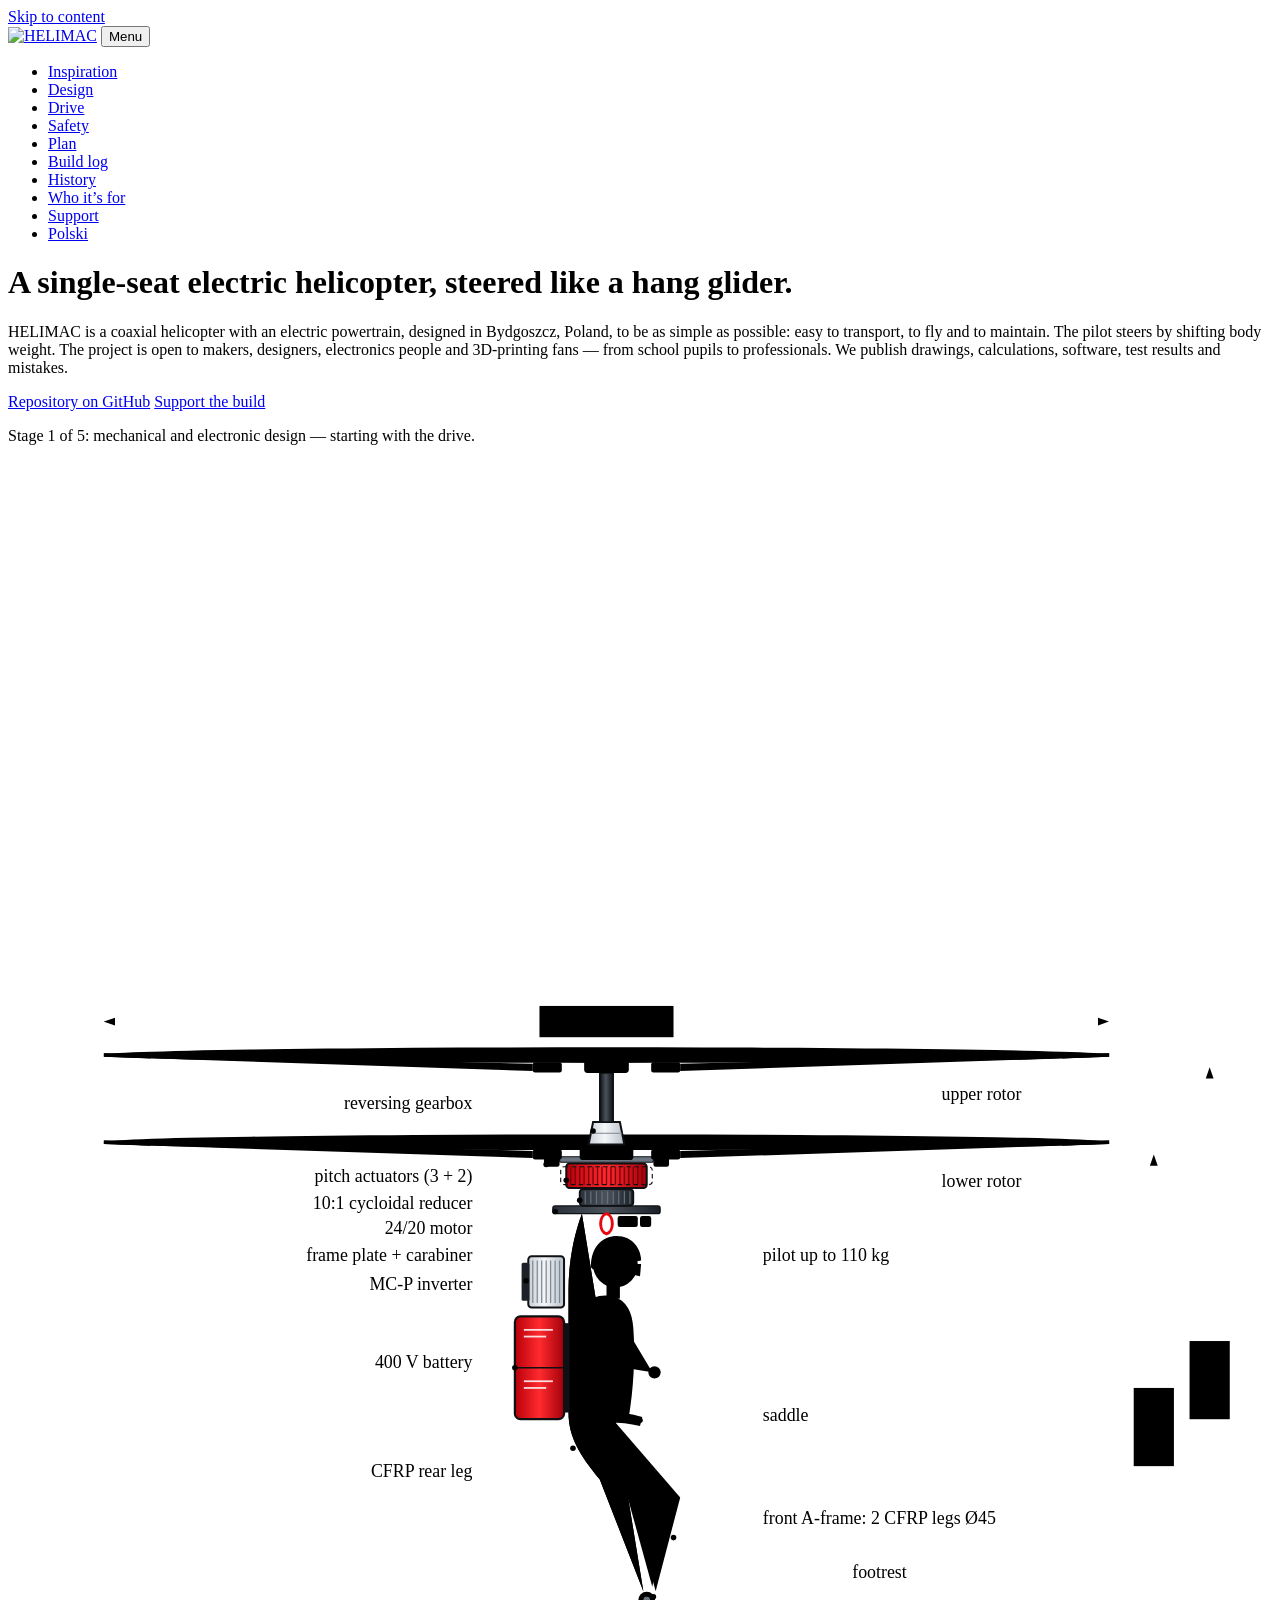
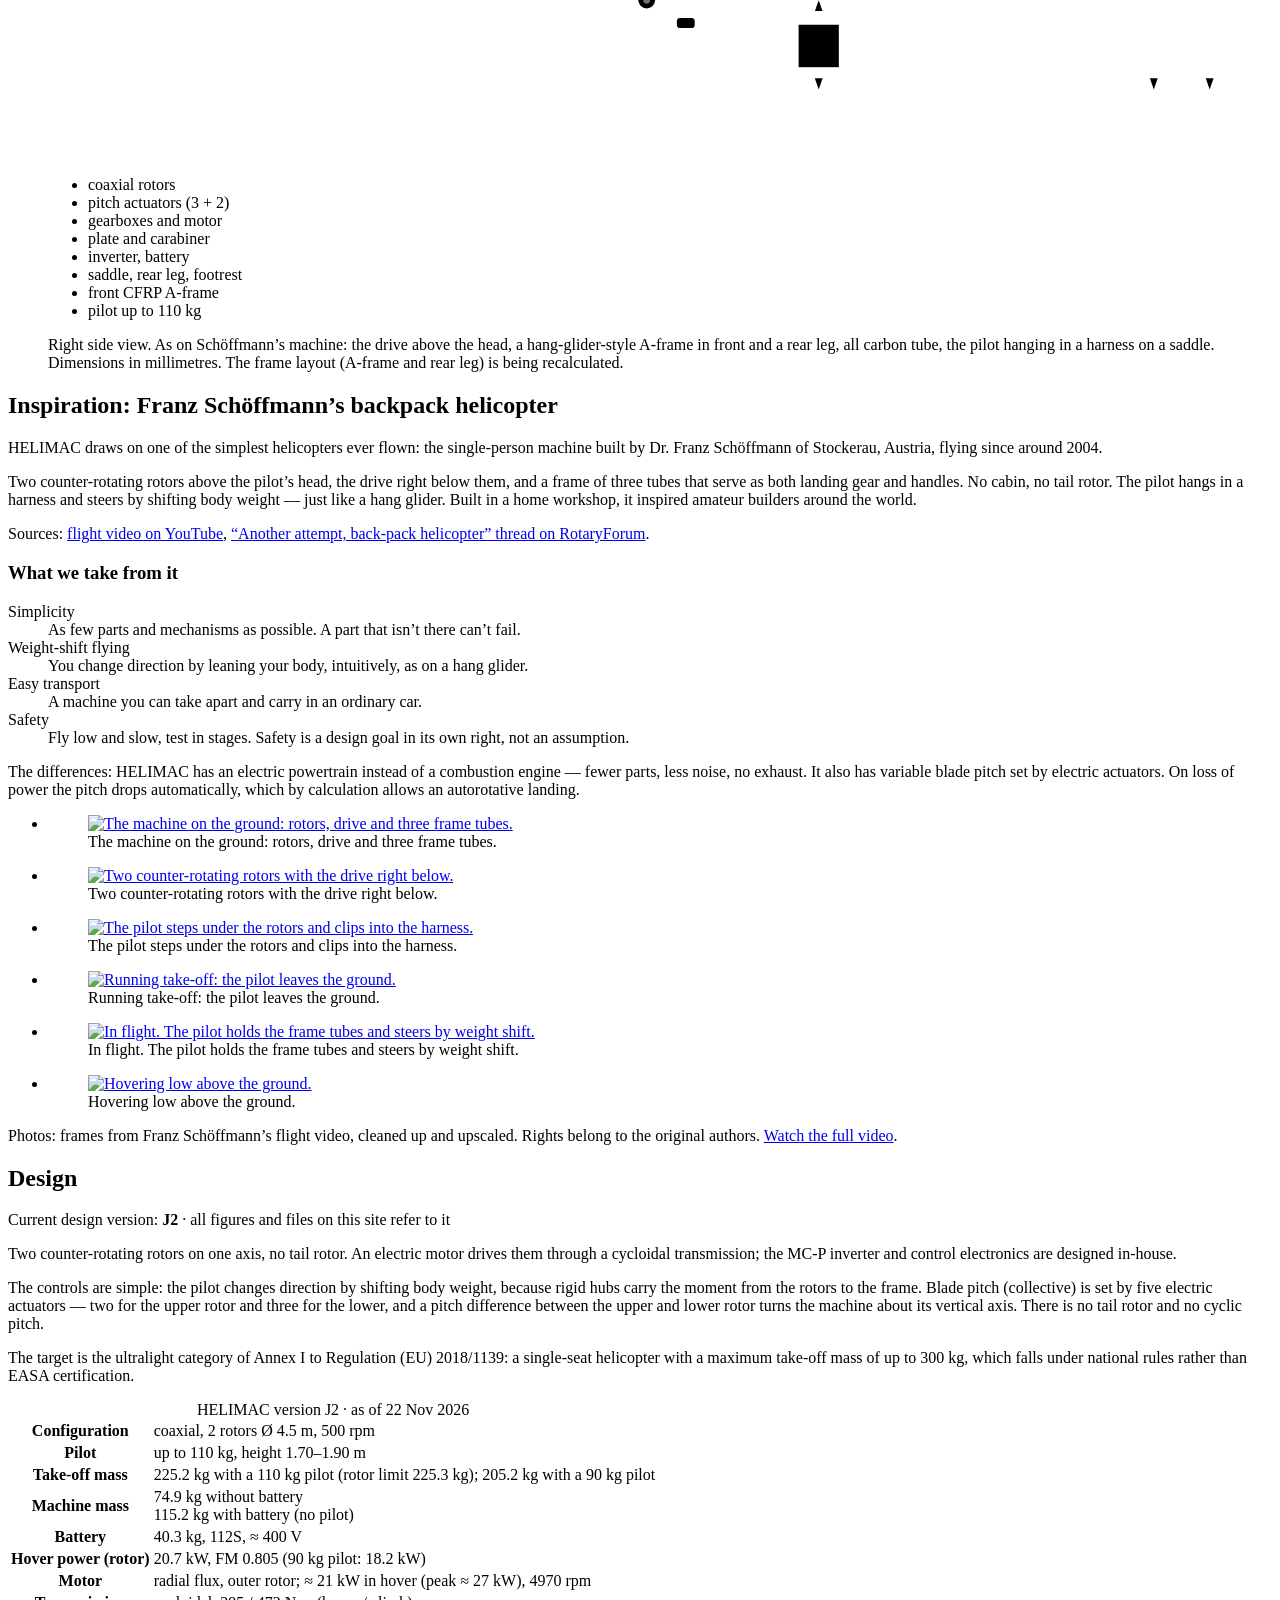
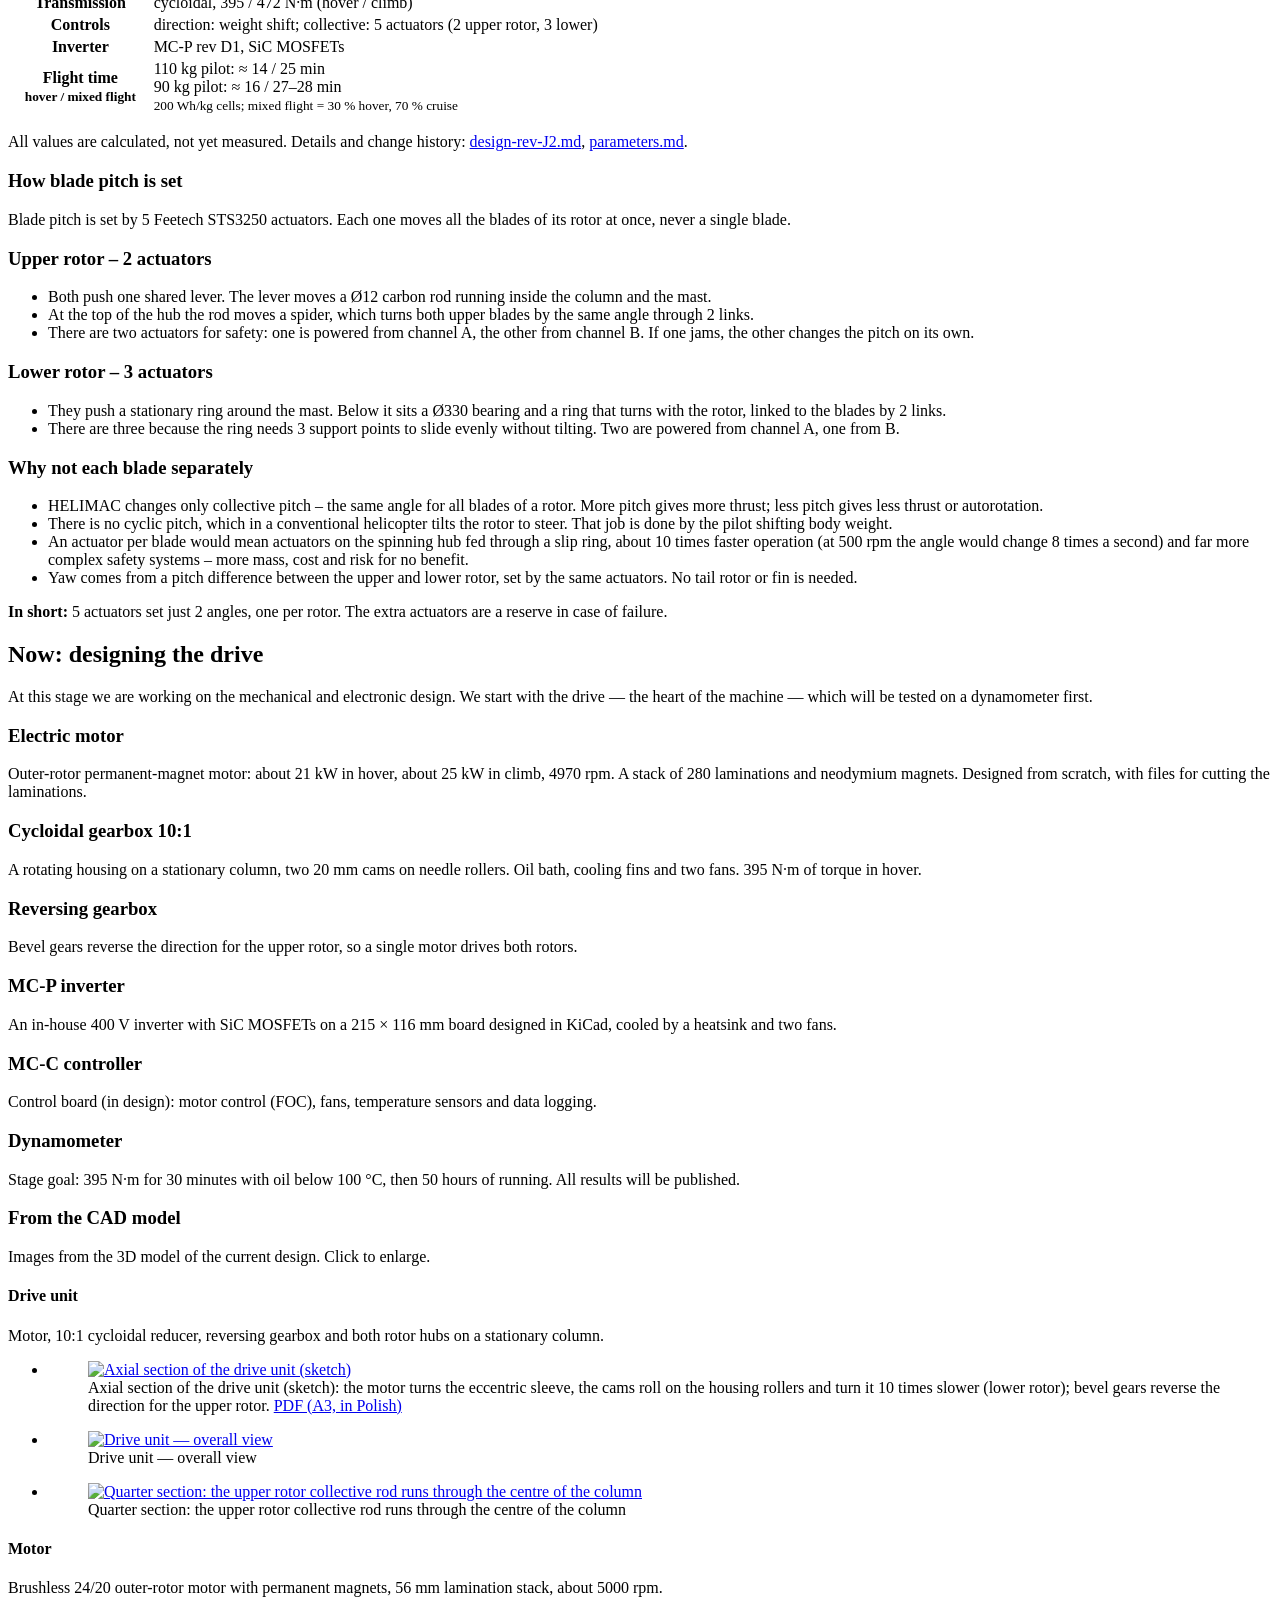
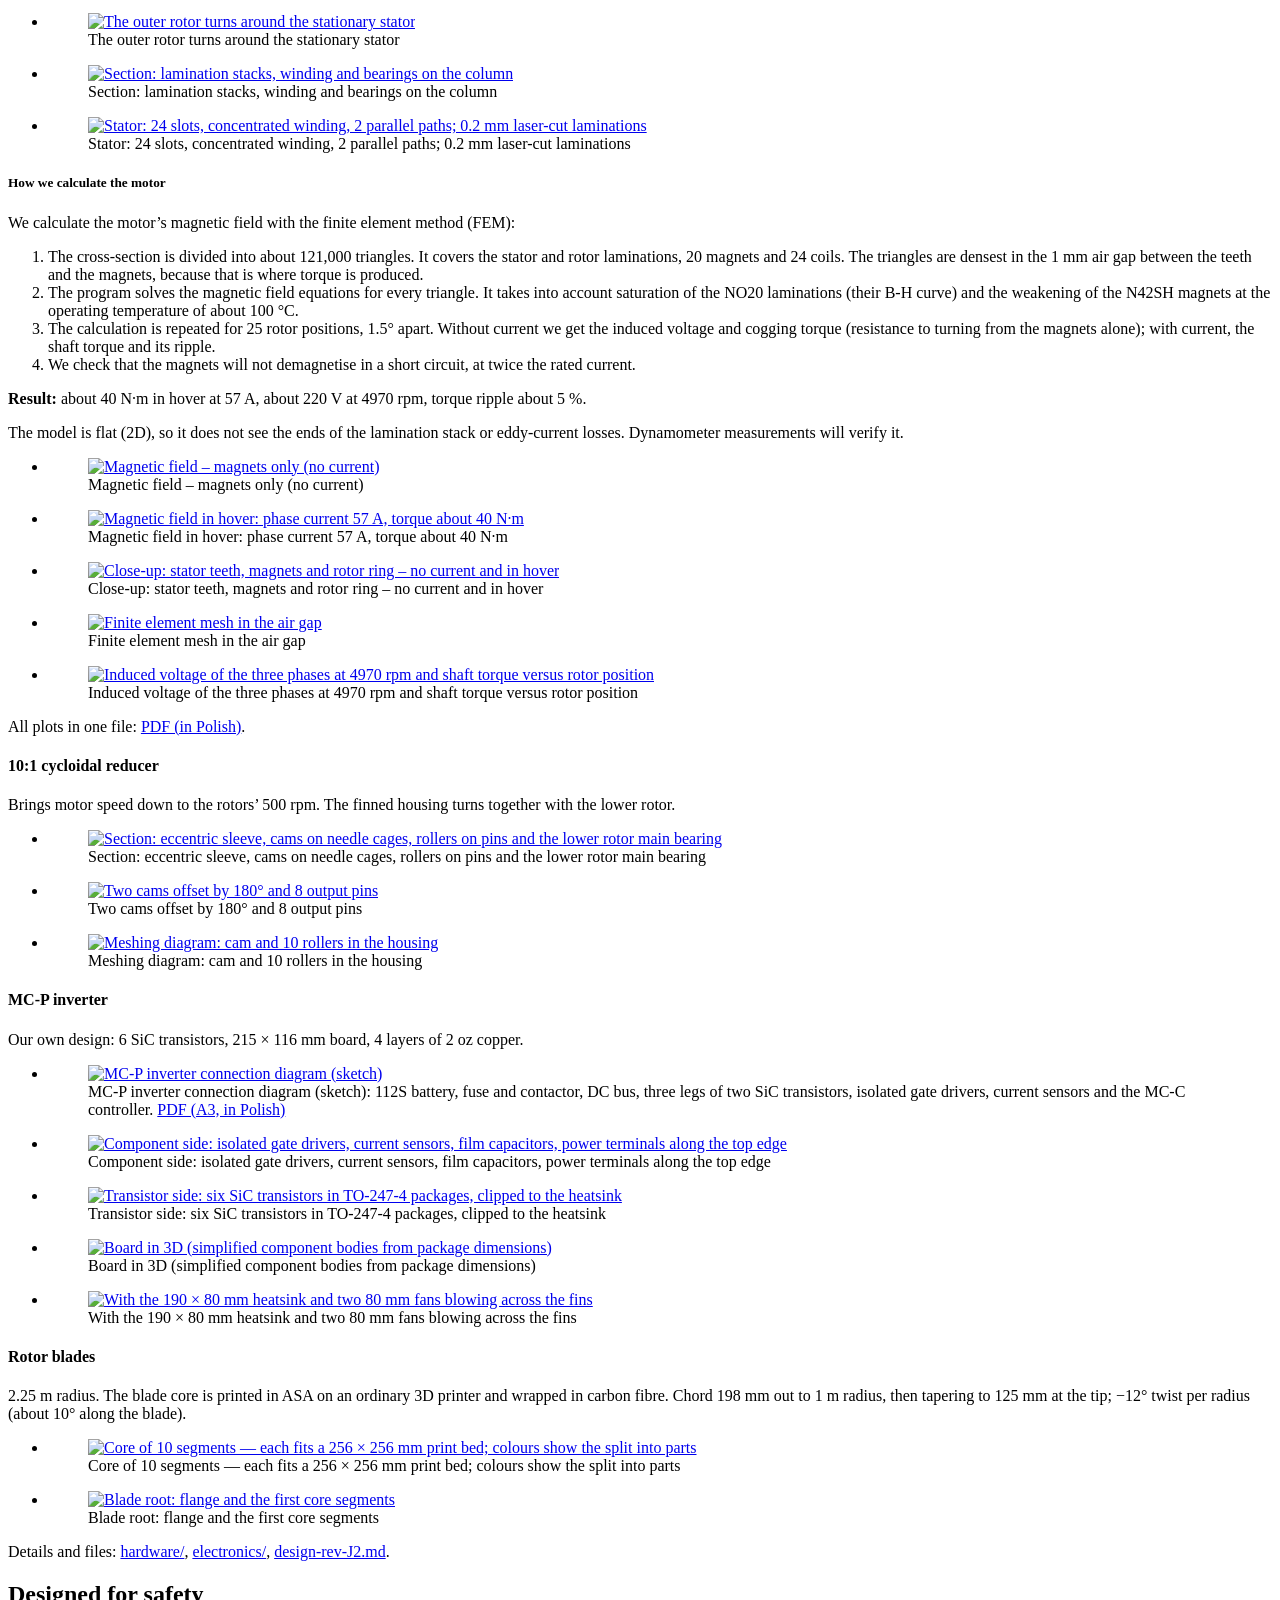
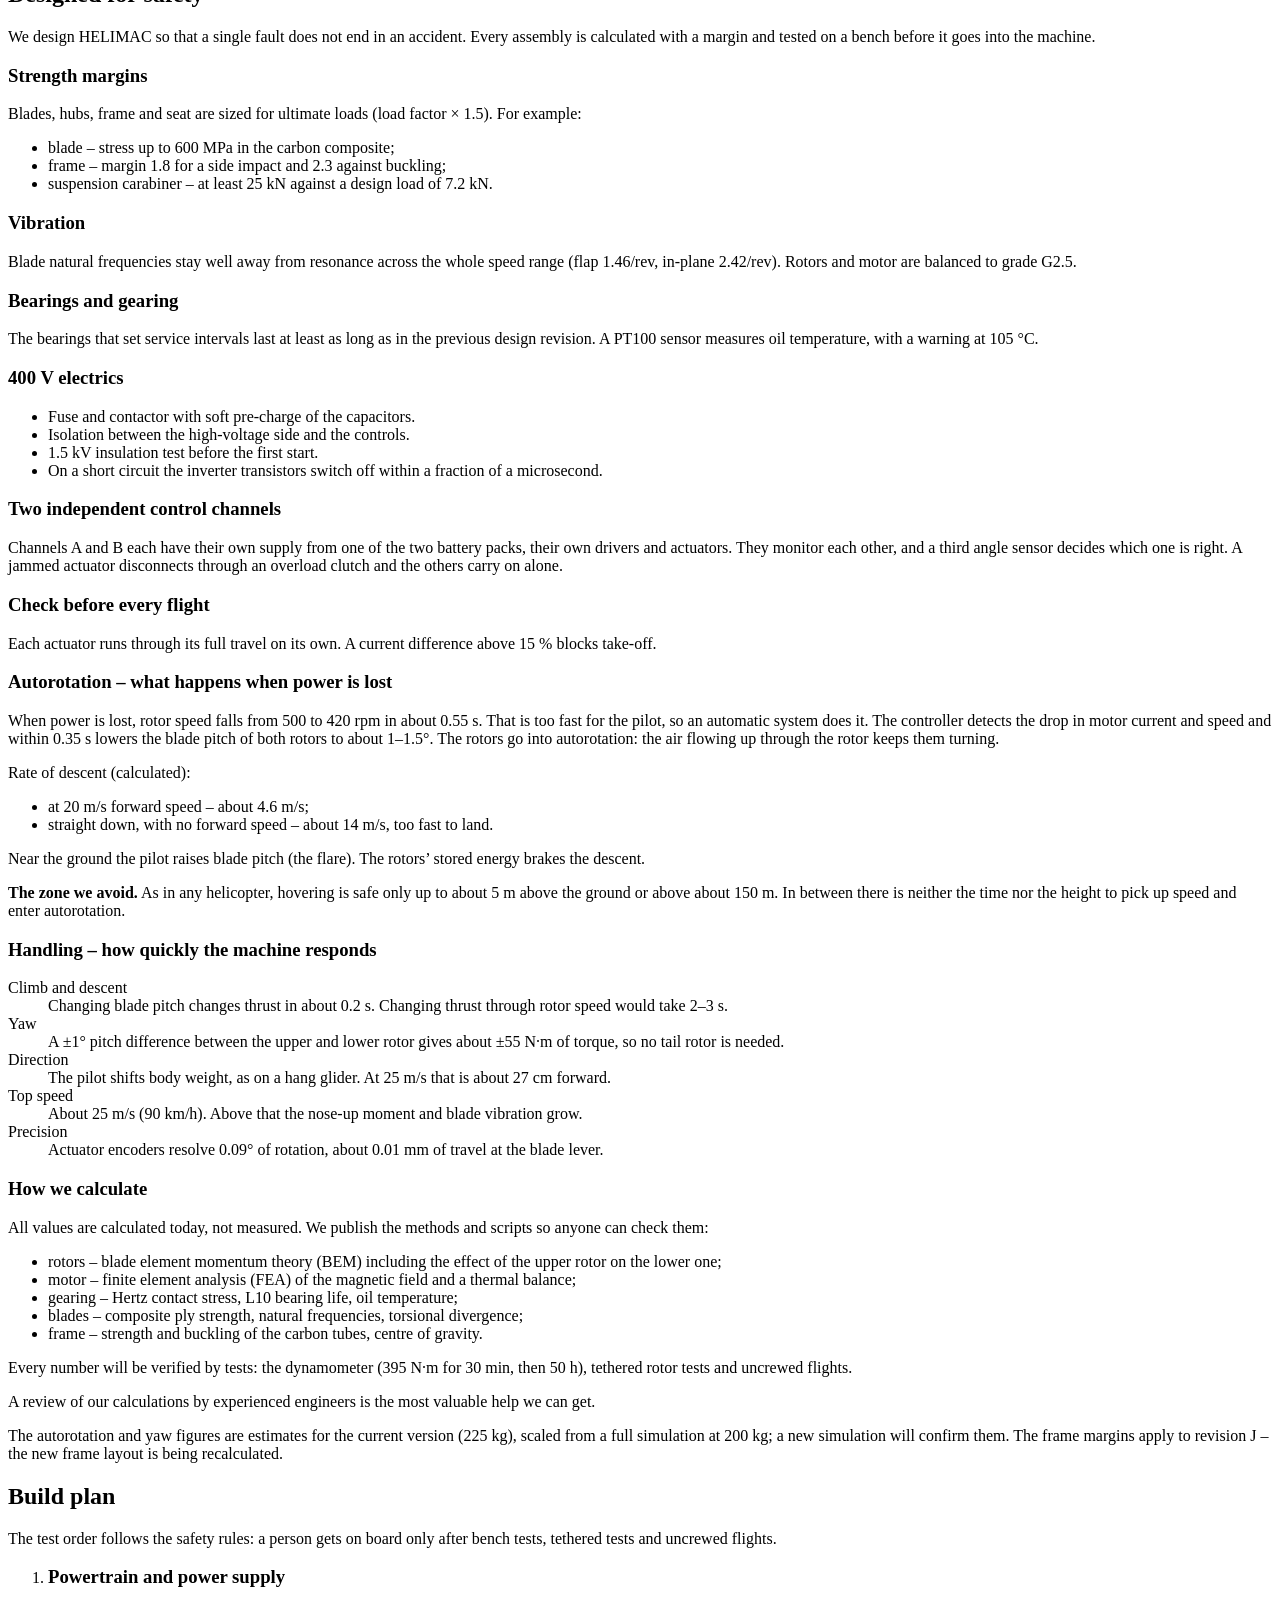
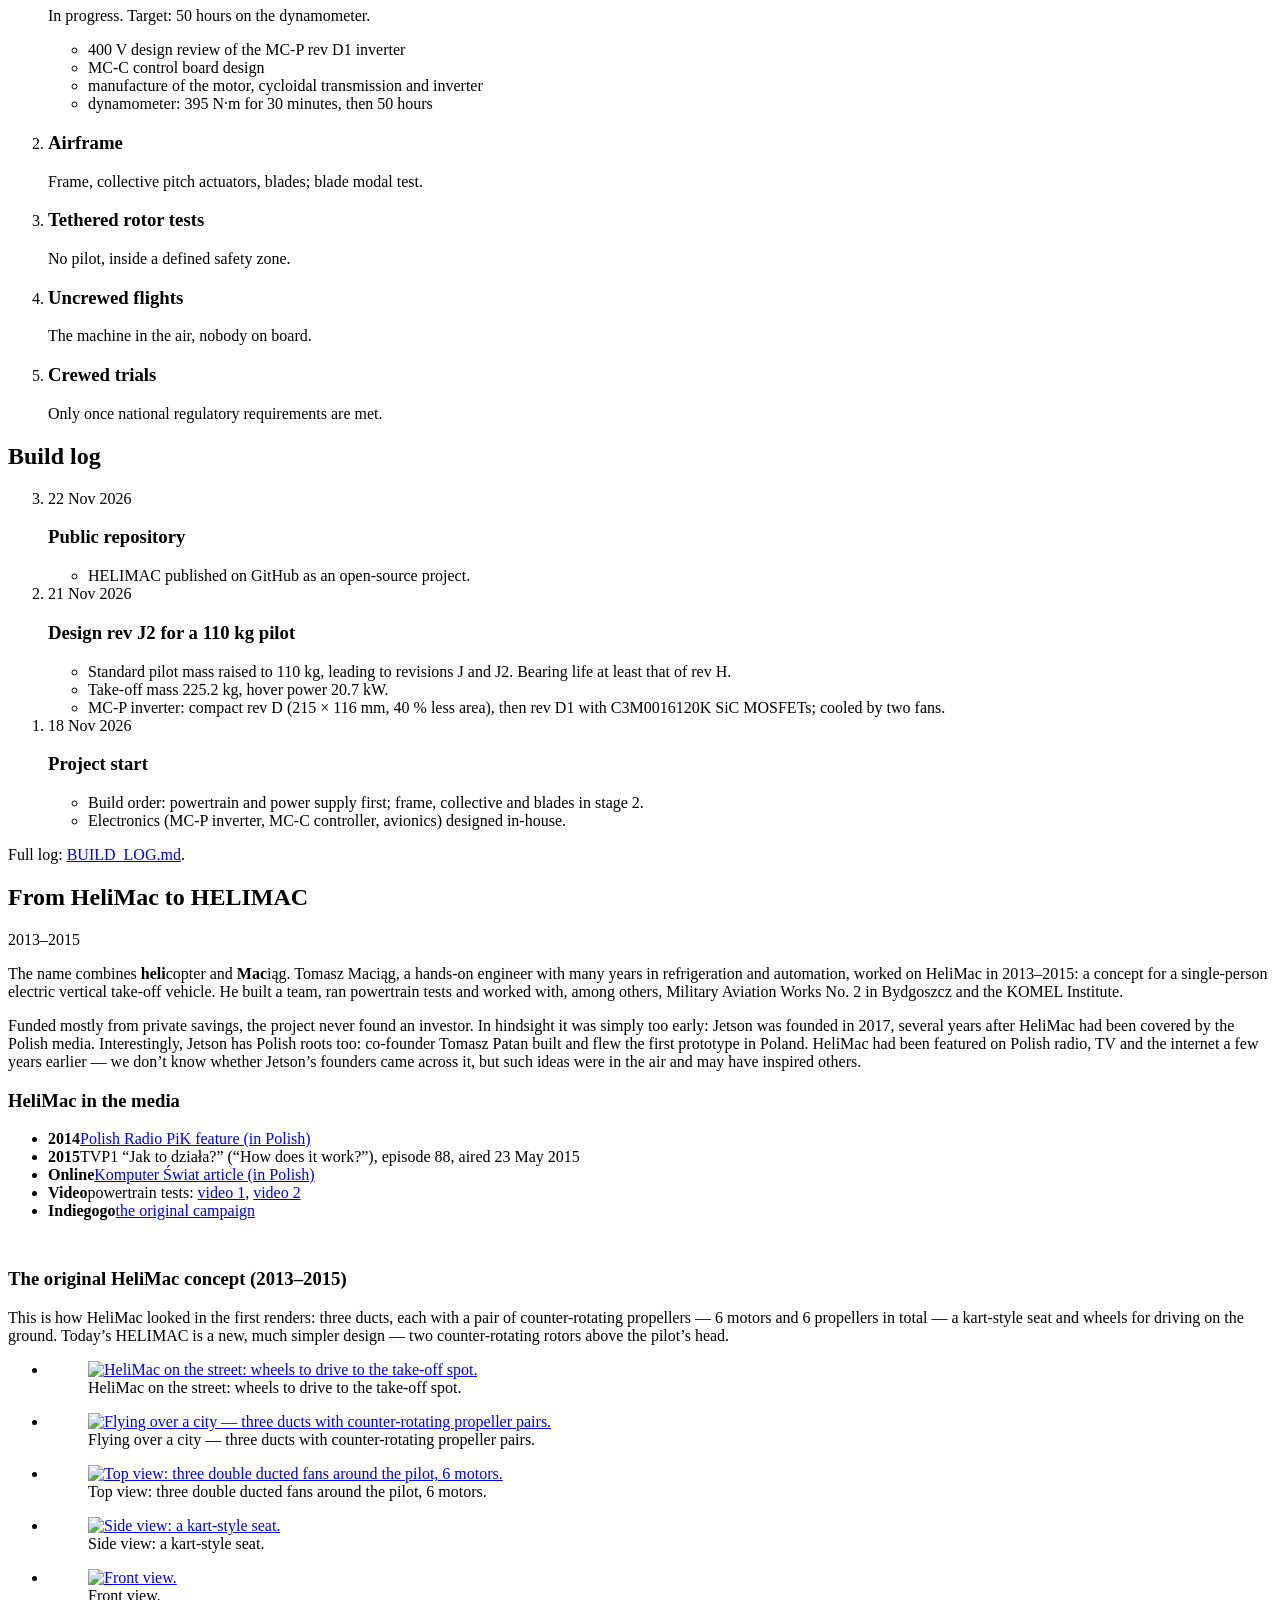
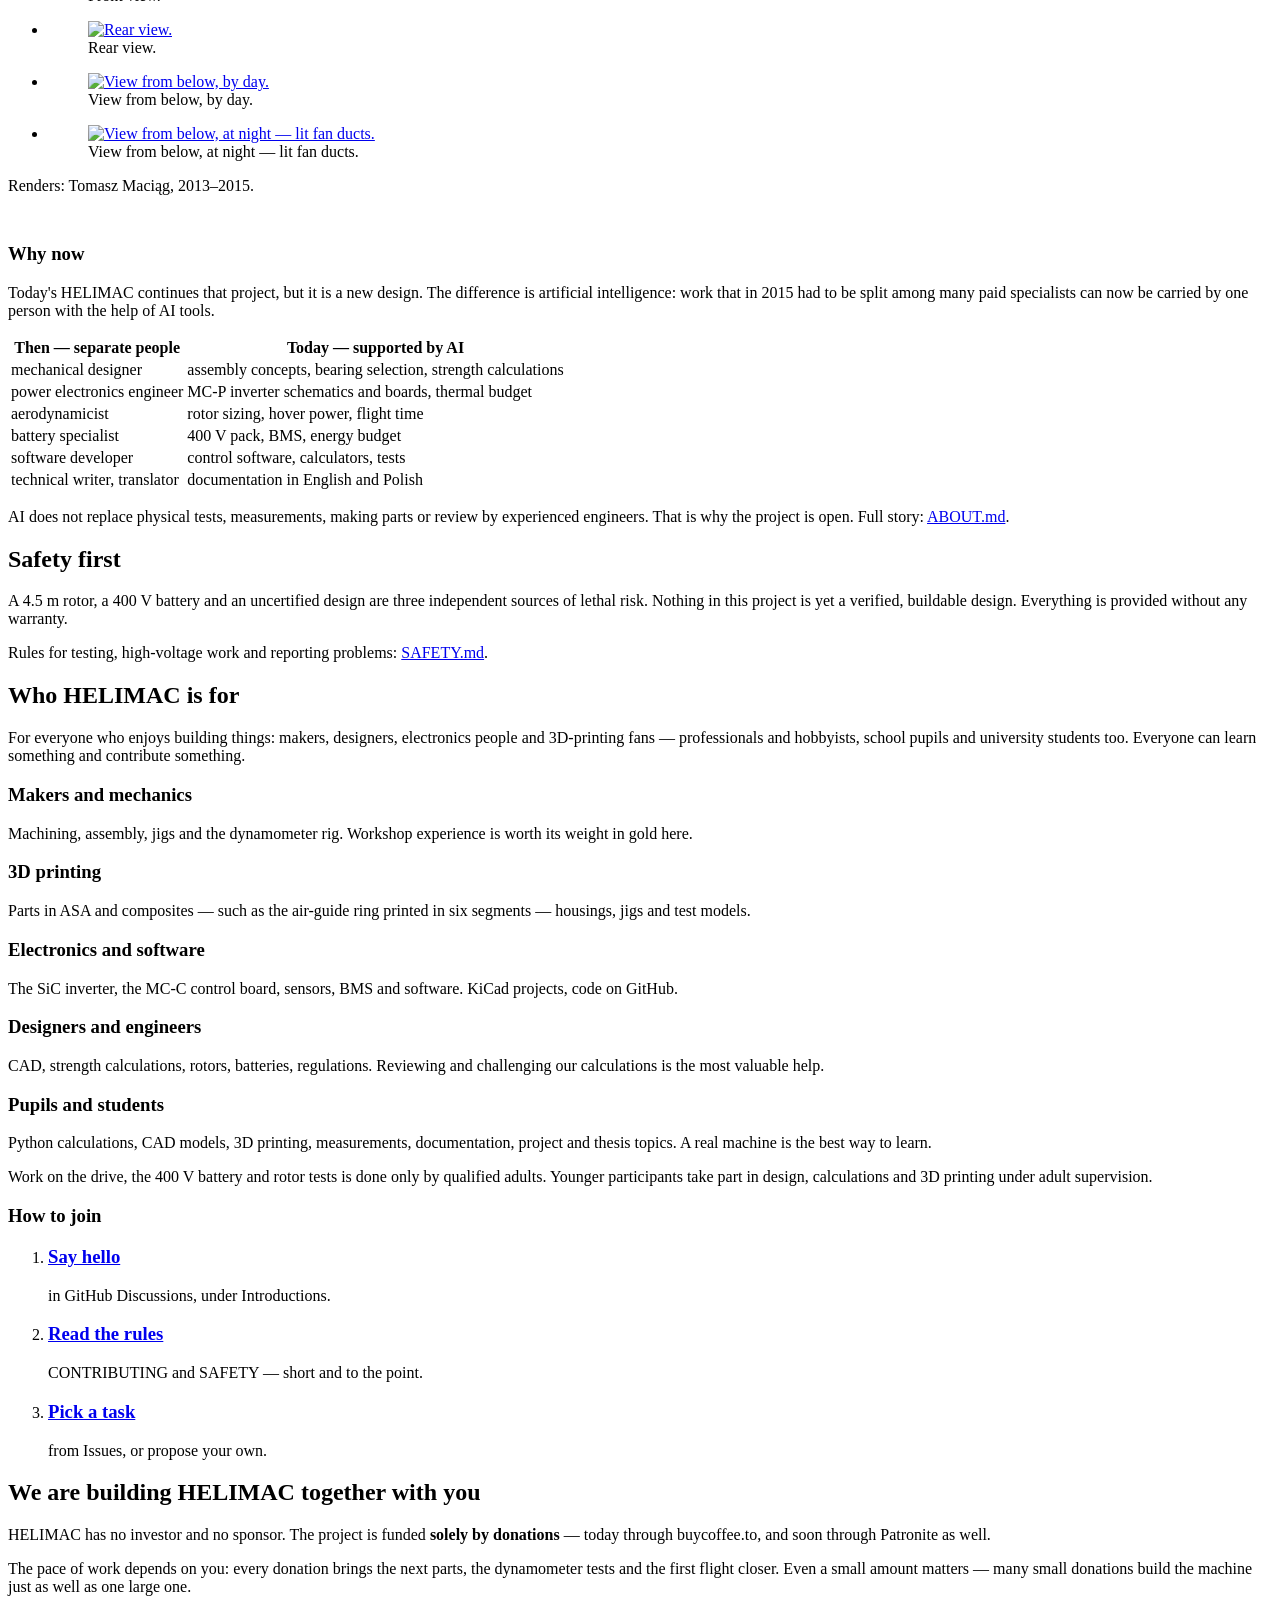
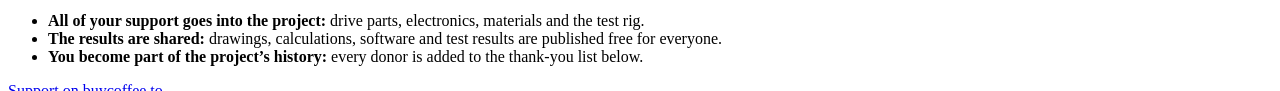
==== website/en/index.html @ 7501f28c "Readability: 'Design' heading with a current-version note (J2); version labels only in build log and" ====
<!doctype html>
<html lang="en" class="no-js">
<head>
<meta charset="utf-8">
<meta name="viewport" content="width=device-width, initial-scale=1">
<title>HELIMAC — open-source single-seat electric helicopter</title>
<meta name="description" content="HELIMAC is a single-seat electric coaxial helicopter steered by weight shift, like a hang glider. Radically simple, designed in Bydgoszcz, Poland, as open source.">
<link rel="canonical" href="https://helimac.pl/en/">
<link rel="alternate" hreflang="pl" href="https://helimac.pl/">
<link rel="alternate" hreflang="en" href="https://helimac.pl/en/">
<link rel="alternate" hreflang="x-default" href="https://helimac.pl/">
<script type="application/ld+json">{"@context": "https://schema.org", "@graph": [{"@type": "Organization", "@id": "https://helimac.pl/#org", "name": "HELIMAC", "url": "https://helimac.pl/", "logo": "https://helimac.pl/assets/img/logo-600.webp", "email": "kontakt@helimac.pl", "telephone": "+48696642329", "sameAs": ["https://www.youtube.com/@Helimac-pl", "https://github.com/mactom75/helimac", "https://buycoffee.to/helimac"]}, {"@type": "WebSite", "@id": "https://helimac.pl/en/#site", "url": "https://helimac.pl/en/", "name": "HELIMAC", "inLanguage": "en", "description": "Single-seat electric coaxial helicopter steered by weight shift, like a hang glider. Open-source project from Bydgoszcz, Poland.", "publisher": {"@id": "https://helimac.pl/#org"}}]}</script>
<meta property="og:title" content="HELIMAC — open-source single-seat electric helicopter">
<meta property="og:description" content="A radically simple electric coaxial helicopter steered by weight shift. Open-source project.">
<meta property="og:url" content="https://helimac.pl/en/">
<meta property="og:type" content="website">
<meta name="theme-color" content="#ffffff">
<meta property="og:image" content="https://helimac.pl/assets/img/og-helimac.png">
<meta name="twitter:card" content="summary_large_image">
<link rel="icon" href="/assets/favicon.svg" type="image/svg+xml">
<link rel="preload" href="/assets/fonts/archivo-latin-standard-italic.woff2" as="font" type="font/woff2" crossorigin>
<link rel="preload" href="/assets/fonts/archivo-latin-standard-normal.woff2" as="font" type="font/woff2" crossorigin>
<link rel="stylesheet" href="/assets/style.css">
<script>document.documentElement.classList.replace("no-js","js")</script>
<script src="/assets/site.js" defer></script>
</head>
<body>
<a class="skip" href="#content">Skip to content</a>

<div class="head-bar">
<header class="wrap site-head" id="site-head">
  <a class="brand" href="/en/" aria-label="HELIMAC — home"><img src="/assets/img/logo-600.webp" srcset="/assets/img/logo-320.webp 320w, /assets/img/logo-600.webp 600w, /assets/img/logo-1200.webp 1200w" sizes="110px" width="320" height="137" alt="HELIMAC"></a>
  <button class="menu-btn" type="button" aria-expanded="false" aria-controls="menu">Menu</button>
  <nav id="menu" aria-label="Main">
    <ul>
      <li><a href="#inspiration">Inspiration</a></li>
      <li><a href="#design">Design</a></li>
      <li><a href="#drive">Drive</a></li>
      <li><a href="#safety-design">Safety</a></li>
      <li><a href="#plan">Plan</a></li>
      <li><a href="#log">Build log</a></li>
      <li><a href="#history">History</a></li>
      <li><a href="#join">Who it’s for</a></li>
      <li><a class="nav-support" href="#support">Support</a></li>
      <li><a class="lang" href="/" hreflang="pl" lang="pl">Polski</a></li>
    </ul>
  </nav>
</header>
</div>

<main id="content">
  <div class="wrap hero">
    <div class="hero-top">
    <div class="hero-text">
    <h1>A single-seat electric helicopter, steered like a hang glider.</h1>
    <p class="lede">HELIMAC is a coaxial helicopter with an electric powertrain, designed in Bydgoszcz, Poland, to be as simple as possible: easy to transport, to fly and to maintain. The pilot steers by shifting body weight. The project is open to makers, designers, electronics people and 3D-printing fans — from school pupils to professionals. We publish drawings, calculations, software, test results and mistakes.</p>
    <div class="actions">
      <a class="btn btn-primary" href="https://github.com/mactom75/helimac"><span>Repository on GitHub</span></a>
      <a class="btn" href="#support"><span>Support the build</span></a>
    </div>
    <p class="status">Stage 1 of 5: mechanical and electronic design — starting with the drive.</p>
    </div>
    <figure class="hero-logo"><img src="/assets/img/logo-600.webp" srcset="/assets/img/logo-320.webp 320w, /assets/img/logo-600.webp 600w, /assets/img/logo-1200.webp 1200w" sizes="(min-width: 62rem) 38rem, 92vw" width="1200" height="516" alt="HELIMAC" fetchpriority="high"></figure>
    </div>

    <figure class="drawing">
      <svg viewBox="0 0 1060 680" role="img" aria-labelledby="dwg-title dwg-desc" xmlns="http://www.w3.org/2000/svg">
  <title id="dwg-title">HELIMAC, right side view</title>
  <desc id="dwg-desc">Technical drawing: two counter-rotating 4500&nbsp;mm rotors at 2395 and 2785&nbsp;mm above ground. Below the rotors the reversing gearbox, the finned cycloidal reducer, the motor and the frame plate with carabiner; blade pitch is set by five actuators. Ø45 carbon-tube frame: a hang-glider-style A-frame in front, held by the pilot, and a rear leg behind the back carrying the battery and inverter, reaching under the saddle to the footrest 380&nbsp;mm above ground.</desc>
  <defs>
    <marker id="arr" viewBox="0 0 10 10" refX="10" refY="5" markerWidth="10" markerHeight="10" orient="auto-start-reverse"><path d="M0 1.5 L10 5 L0 8.5 z" class="d-arrow"/></marker>
    <linearGradient id="g-metal" x1="0" x2="1" y1="0" y2="0"><stop offset="0" stop-color="#c9cfd6"/><stop offset=".45" stop-color="#f4f6f8"/><stop offset="1" stop-color="#b9c0c8"/></linearGradient>
    <linearGradient id="g-dark" x1="0" x2="1" y1="0" y2="0"><stop offset="0" stop-color="#2a3038"/><stop offset=".5" stop-color="#4a525c"/><stop offset="1" stop-color="#1c2127"/></linearGradient>
    <linearGradient id="g-red" x1="0" x2="1" y1="0" y2="0"><stop offset="0" stop-color="#b8000a"/><stop offset=".5" stop-color="#ff2a2f"/><stop offset="1" stop-color="#a30009"/></linearGradient>
    <linearGradient id="g-tube" x1="0" x2="1" y1="0" y2="0"><stop offset="0" stop-color="#0e1013"/><stop offset=".45" stop-color="#4a525c"/><stop offset="1" stop-color="#0e1013"/></linearGradient>
    <pattern id="p-carbon" width="6" height="6" patternUnits="userSpaceOnUse"><rect width="6" height="6" fill="#1b2026"/><path d="M0 6 L6 0" stroke="#2e353e" stroke-width="1.4"/></pattern>
  </defs>
  <line x1="500" y1="28" x2="500" y2="640" class="d-center"/>
  <line x1="250" y1="620" x2="760" y2="620" class="d-ground"/>
  <g class="d-hatch"><line x1="262" y1="632" x2="274" y2="620"/><line x1="286" y1="632" x2="298" y2="620"/><line x1="310" y1="632" x2="322" y2="620"/><line x1="334" y1="632" x2="346" y2="620"/><line x1="358" y1="632" x2="370" y2="620"/><line x1="382" y1="632" x2="394" y2="620"/><line x1="406" y1="632" x2="418" y2="620"/><line x1="430" y1="632" x2="442" y2="620"/><line x1="454" y1="632" x2="466" y2="620"/><line x1="478" y1="632" x2="490" y2="620"/><line x1="502" y1="632" x2="514" y2="620"/><line x1="526" y1="632" x2="538" y2="620"/><line x1="550" y1="632" x2="562" y2="620"/><line x1="574" y1="632" x2="586" y2="620"/><line x1="598" y1="632" x2="610" y2="620"/><line x1="622" y1="632" x2="634" y2="620"/><line x1="646" y1="632" x2="658" y2="620"/><line x1="670" y1="632" x2="682" y2="620"/><line x1="694" y1="632" x2="706" y2="620"/><line x1="718" y1="632" x2="730" y2="620"/><line x1="742" y1="632" x2="754" y2="620"/></g>
  <!-- noga tylna CFRP Ø45: za plecami pilota, niesie akumulator i falownik, sięga do podnóżka (D12, do przeliczenia) -->
  <path d="M478 194 C470 215 466 240 466 262 L466 372 C466 394 476 410 494 432 L533 532" class="d-tube"/>
  <path d="M478 194 C470 215 466 240 466 262 L466 372 C466 394 476 410 494 432 L533 532" class="d-tube-hi"/>
  <circle cx="536" cy="540" r="7.5" class="d-ink-fill"/><circle cx="536" cy="540" r="3" fill="#6b7480"/>
  <!-- akumulator 112S, 2 pakiety -->
  <rect x="418" y="286" width="44" height="92" rx="5" fill="url(#g-red)" stroke="#0e1013" stroke-width="2"/>
  <line x1="418" y1="332" x2="462" y2="332" stroke="#0e1013" stroke-width="1.4"/>
  <g stroke="#fff" stroke-width="1.6" opacity=".85"><line x1="426" y1="298" x2="452" y2="298"/><line x1="426" y1="304" x2="446" y2="304"/><line x1="426" y1="344" x2="452" y2="344"/><line x1="426" y1="350" x2="446" y2="350"/></g>
  <rect x="462" y="292" width="5" height="80" fill="#0e1013"/>
  <!-- falownik MC-P: radiator z żebrami + 2 wentylatory -->
  <rect x="430" y="232" width="32" height="46" rx="3" fill="url(#g-metal)" stroke="#0e1013" stroke-width="1.8"/>
  <g stroke="#7d8792" stroke-width="1.1"><line x1="434" y1="236" x2="434" y2="274"/><line x1="438" y1="236" x2="438" y2="274"/><line x1="442" y1="236" x2="442" y2="274"/><line x1="446" y1="236" x2="446" y2="274"/><line x1="450" y1="236" x2="450" y2="274"/><line x1="454" y1="236" x2="454" y2="274"/><line x1="458" y1="236" x2="458" y2="274"/></g>
  <rect x="424" y="238" width="7" height="34" rx="1.5" fill="#1c2127"/>
  <!-- pilot 1,80 m / do 110 kg – sylwetka -->
  <g class="d-pilot">
    <path d="M498 372 L556 452 L541 528" class="d-limb thigh far"/>
    <path d="M541 530 L566 533" class="d-foot far"/>
    <path d="M482 276 C478 300 478 330 482 352 C484 366 490 376 502 378 L520 376 C524 352 526 322 524 296 C523 282 518 272 506 268 C496 266 486 268 482 276 Z" class="d-torso"/>
    <path d="M481 296 L524 296 M482 352 C496 360 512 360 522 352" class="d-harness"/>
    <path d="M502 374 L566 448 L544 532" class="d-limb thigh"/>
    <path d="M543 535 L572 538" class="d-foot"/>
    <path d="M510 284 L516 332 L541 336" class="d-arm"/>
    <circle cx="543" cy="336" r="5.5" class="d-hand"/>
    <path d="M500 258 L512 258 L512 270 L500 270 Z" class="d-torso"/>
    <circle cx="508" cy="240" r="20" class="d-head"/>
    <path d="M486 242 C486 222 498 214 509 214 C523 214 531 225 531 236 L520 237 L516 232 L488 244 Z" class="d-helmet"/>
    <path d="M523 239 L531 239 L530 250 L521 248 Z" class="d-visor"/>
  </g>
  <path d="M474 376 C490 370 512 370 532 376 L530 384 C512 380 492 380 476 384 Z" class="d-ink-fill"/>
  <line x1="502" y1="382" x2="470" y2="400" class="d-ink" stroke-width="3"/>
  <!-- trójkąt przedni jak w lotni: 2 nogi CFRP Ø45×2,5 (±60°, z boku nakładają się), skrócone – D12 -->
  <path d="M522 192 L571 560" class="d-tube"/><path d="M522 192 L571 560" class="d-tube-hi"/>
  <rect x="563" y="556" width="16" height="9" rx="3" class="d-ink-fill"/>
  <!-- płyta ramy / adapter K03, karabinek -->
  <rect x="452" y="187" width="96" height="7" rx="2" fill="url(#g-dark)" stroke="#0e1013" stroke-width="1.2"/>
  <path d="M500 194 C493 196 493 210 500 212 C507 210 507 196 500 194 Z" fill="none" stroke="#e8070f" stroke-width="2.6"/>
  <!-- 2 siłowniki wirnika górnego: wspólna dźwignia → pręt Ø12 w kolumnie -->
  <rect x="510" y="196" width="18" height="10" rx="2" class="d-servo"/><rect x="530" y="196" width="10" height="10" rx="2" class="d-servo"/>
  <line x1="504" y1="200" x2="512" y2="200" class="d-ink" stroke-width="2"/>
  <!-- silnik 24/20, wirnik zewnętrzny Ø236 -->
  <rect x="476" y="172" width="48" height="15" rx="3" fill="url(#g-dark)" stroke="#0e1013" stroke-width="1.6"/>
  <g stroke="#6b7480" stroke-width="1"><line x1="481" y1="174" x2="481" y2="185"/><line x1="486" y1="174" x2="486" y2="185"/><line x1="491" y1="174" x2="491" y2="185"/><line x1="496" y1="174" x2="496" y2="185"/><line x1="501" y1="174" x2="501" y2="185"/><line x1="506" y1="174" x2="506" y2="185"/><line x1="511" y1="174" x2="511" y2="185"/><line x1="516" y1="174" x2="516" y2="185"/><line x1="521" y1="174" x2="521" y2="185"/></g>
  <!-- przekładnia cykloidalna 10:1, korpus z żebrami, pierścień PK z 2 wentylatorami -->
  <rect x="464" y="149" width="72" height="22" rx="3" fill="url(#g-red)" stroke="#0e1013" stroke-width="1.8"/>
  <g stroke="#7a0006" stroke-width="1.2"><line x1="468" y1="152" x2="468" y2="168"/><line x1="472" y1="152" x2="472" y2="168"/><line x1="476" y1="152" x2="476" y2="168"/><line x1="480" y1="152" x2="480" y2="168"/><line x1="484" y1="152" x2="484" y2="168"/><line x1="488" y1="152" x2="488" y2="168"/><line x1="492" y1="152" x2="492" y2="168"/><line x1="496" y1="152" x2="496" y2="168"/><line x1="500" y1="152" x2="500" y2="168"/><line x1="504" y1="152" x2="504" y2="168"/><line x1="508" y1="152" x2="508" y2="168"/><line x1="512" y1="152" x2="512" y2="168"/><line x1="516" y1="152" x2="516" y2="168"/><line x1="520" y1="152" x2="520" y2="168"/><line x1="524" y1="152" x2="524" y2="168"/><line x1="528" y1="152" x2="528" y2="168"/><line x1="532" y1="152" x2="532" y2="168"/></g>
  <rect x="459" y="152" width="82" height="16" rx="3" fill="none" stroke="#0e1013" stroke-width="1" stroke-dasharray="4 3"/>
  <!-- 3 siłowniki wirnika dolnego (z boku widoczne 2), pierścień nieruchomy + łożysko Ø330 -->
  <rect x="444" y="139" width="14" height="13" rx="2" class="d-servo"/><rect x="542" y="139" width="14" height="13" rx="2" class="d-servo"/>
  <rect x="458" y="143" width="84" height="5" rx="1.5" fill="#6b7480" stroke="#0e1013" stroke-width="1"/>
  <rect x="476" y="133" width="48" height="13" rx="3" class="d-hub"/>
  <path d="M434.0 137.8 L50.0 128.4 L50.0 131.6 L434.0 144.2 z" class="d-blade"/>
  <path d="M92.0 129.3 L50.0 128.4 L50.0 131.6 L92.0 133.1 z" class="d-tip"/>
  <rect x="434.0" y="136.5" width="26" height="9" rx="2" class="d-grip"/>
  <path d="M566.0 137.8 L950.0 128.4 L950.0 131.6 L566.0 144.2 z" class="d-blade"/>
  <path d="M908.0 129.3 L950.0 128.4 L950.0 131.6 L908.0 133.1 z" class="d-tip"/>
  <rect x="540.0" y="136.5" width="26" height="9" rx="2" class="d-grip"/>
  <ellipse cx="500" cy="130.0" rx="450" ry="7" class="d-disc"/>
  <!-- przekładnia nawrotna stożkowa z32/z16 -->
  <path d="M484 132 L488 112 L512 112 L516 132 Z" fill="url(#g-metal)" stroke="#0e1013" stroke-width="1.8"/>
  <line x1="486" y1="122" x2="514" y2="122" stroke="#7d8792" stroke-width="1"/>
  <rect x="494" y="68" width="12" height="44" fill="url(#g-tube)" stroke="#0e1013" stroke-width="1.4"/>
  <rect x="480" y="55" width="40" height="13" rx="3" class="d-hub"/>
  <path d="M434.0 59.8 L50.0 50.4 L50.0 53.6 L434.0 66.2 z" class="d-blade"/>
  <path d="M92.0 51.3 L50.0 50.4 L50.0 53.6 L92.0 55.1 z" class="d-tip"/>
  <rect x="434.0" y="58.5" width="26" height="9" rx="2" class="d-grip"/>
  <path d="M566.0 59.8 L950.0 50.4 L950.0 53.6 L566.0 66.2 z" class="d-blade"/>
  <path d="M908.0 51.3 L950.0 50.4 L950.0 53.6 L908.0 55.1 z" class="d-tip"/>
  <rect x="540.0" y="58.5" width="26" height="9" rx="2" class="d-grip"/>
  <ellipse cx="500" cy="52.0" rx="450" ry="7" class="d-disc"/>
  <rect x="497" y="47" width="6" height="8" rx="1" class="d-ink-fill"/>
  <line x1="50" y1="40" x2="50" y2="14" class="d-ext"/>
  <line x1="950" y1="40" x2="950" y2="14" class="d-ext"/>
  <line x1="50" y1="22" x2="950" y2="22" class="d-dim dim-draw" pathLength="1" marker-start="url(#arr)" marker-end="url(#arr)"/>
  <g class="dim-label"><rect x="440" y="8" width="120" height="28" class="d-label-bg"/><text x="500" y="29" text-anchor="middle" class="d-text">Ø 4500</text></g>
  <line x1="530" y1="141" x2="1000" y2="141" class="d-ext"/>
  <line x1="530" y1="63" x2="1050" y2="63" class="d-ext"/>
  <line x1="760" y1="620" x2="1050" y2="620" class="d-ext"/>
  <line x1="990" y1="620" x2="990" y2="141" class="d-dim dim-draw late" pathLength="1" marker-start="url(#arr)" marker-end="url(#arr)"/>
  <line x1="1040" y1="620" x2="1040" y2="63" class="d-dim dim-draw later" pathLength="1" marker-start="url(#arr)" marker-end="url(#arr)"/>
  <g class="dim-label">
    <rect x="972" y="350" width="36" height="70" class="d-label-bg"/><text transform="translate(997 385) rotate(-90)" text-anchor="middle" class="d-text">2395</text>
    <rect x="1022" y="308" width="36" height="70" class="d-label-bg"/><text transform="translate(1047 343) rotate(-90)" text-anchor="middle" class="d-text">2785</text>
  </g>
  <line x1="545" y1="540" x2="700" y2="540" class="d-ext"/>
  <line x1="690" y1="620" x2="690" y2="540" class="d-dim dim-draw later" pathLength="1" marker-start="url(#arr)" marker-end="url(#arr)"/>
  <g class="dim-label"><rect x="672" y="562" width="36" height="38" class="d-label-bg"/><text transform="translate(697 581) rotate(-90)" text-anchor="middle" class="d-text" font-size="16">380</text></g>
  <g class="dim-label callouts">
    <line x1="770" y1="56" x2="794" y2="87" class="d-ext"/><circle cx="770" cy="56" r="2.5" class="d-arrow"/><text x="800" y="92" class="d-note">upper rotor</text>
    <line x1="770" y1="134" x2="794" y2="165" class="d-ext"/><circle cx="770" cy="134" r="2.5" class="d-arrow"/><text x="800" y="170" class="d-note">lower rotor</text>
    <line x1="488" y1="120" x2="386" y2="95" class="d-ext"/><circle cx="488" cy="120" r="2.5" class="d-arrow"/><text x="380" y="100" class="d-note" text-anchor="end">reversing gearbox</text>
    <line x1="446" y1="150" x2="386" y2="161" class="d-ext"/><circle cx="446" cy="150" r="2.5" class="d-arrow"/><text x="380" y="166" class="d-note" text-anchor="end">pitch actuators (3 + 2)</text>
    <line x1="464" y1="164" x2="386" y2="185" class="d-ext"/><circle cx="464" cy="164" r="2.5" class="d-arrow"/><text x="380" y="190" class="d-note" text-anchor="end">10:1 cycloidal reducer</text>
    <line x1="476" y1="182" x2="386" y2="207" class="d-ext"/><circle cx="476" cy="182" r="2.5" class="d-arrow"/><text x="380" y="212" class="d-note" text-anchor="end">24/20 motor</text>
    <line x1="454" y1="192" x2="386" y2="231" class="d-ext"/><circle cx="454" cy="192" r="2.5" class="d-arrow"/><text x="380" y="236" class="d-note" text-anchor="end">frame plate + carabiner</text>
    <line x1="428" y1="254" x2="386" y2="257" class="d-ext"/><circle cx="428" cy="254" r="2.5" class="d-arrow"/><text x="380" y="262" class="d-note" text-anchor="end">MC-P inverter</text>
    <line x1="418" y1="332" x2="386" y2="327" class="d-ext"/><circle cx="418" cy="332" r="2.5" class="d-arrow"/><text x="380" y="332" class="d-note" text-anchor="end">400 V battery</text>
    <line x1="470" y1="404" x2="386" y2="425" class="d-ext"/><circle cx="470" cy="404" r="2.5" class="d-arrow"/><text x="380" y="430" class="d-note" text-anchor="end">CFRP rear leg</text>
    <line x1="528" y1="234" x2="634" y2="231" class="d-ext"/><circle cx="528" cy="234" r="2.5" class="d-arrow"/><text x="640" y="236" class="d-note">pilot up to 110 kg</text>
    <line x1="530" y1="379" x2="634" y2="375" class="d-ext"/><circle cx="530" cy="379" r="2.5" class="d-arrow"/><text x="640" y="380" class="d-note">saddle</text>
    <line x1="560" y1="484" x2="634" y2="467" class="d-ext"/><circle cx="560" cy="484" r="2.5" class="d-arrow"/><text x="640" y="472" class="d-note">front A-frame: 2 CFRP legs Ø45</text>
    <line x1="542" y1="537" x2="714" y2="515" class="d-ext"/><circle cx="542" cy="537" r="2.5" class="d-arrow"/><text x="720" y="520" class="d-note">footrest</text>
  </g>
</svg>
      <ul class="legend" aria-hidden="true"><li>coaxial rotors</li><li>pitch actuators (3 + 2)</li><li>gearboxes and motor</li><li>plate and carabiner</li><li>inverter, battery</li><li>saddle, rear leg, footrest</li><li>front CFRP A-frame</li><li>pilot up to 110 kg</li></ul>
      <figcaption>Right side view. As on Schöffmann’s machine: the drive above the head, a hang-glider-style A-frame in front and a rear leg, all carbon tube, the pilot hanging in a harness on a saddle. Dimensions in millimetres. The frame layout (A-frame and rear leg) is being recalculated.</figcaption>
    </figure>
  </div>

  <section id="inspiration" class="wrap">
    <h2>Inspiration: Franz Schöffmann’s backpack helicopter</h2>
    <div class="split">
      <div>
        <p class="intro">HELIMAC draws on one of the simplest helicopters ever flown: the single-person machine built by Dr. Franz Schöffmann of Stockerau, Austria, flying since around 2004.</p>
        <p>Two counter-rotating rotors above the pilot’s head, the drive right below them, and a frame of three tubes that serve as both landing gear and handles. No cabin, no tail rotor. The pilot hangs in a harness and steers by shifting body weight — just like a hang glider. Built in a home workshop, it inspired amateur builders around the world.</p>
        <p class="note">Sources: <a href="https://www.youtube.com/watch?v=aWG-rq8X1Mg">flight video on YouTube</a>, <a href="https://www.rotaryforum.com/threads/another-attempt-back-pack-helicopter.6647/page-58">“Another attempt, back-pack helicopter” thread on RotaryForum</a>.</p>
      </div>
      <div>
        <h3>What we take from it</h3>
        <dl class="principles">
          <div><dt>Simplicity</dt><dd>As few parts and mechanisms as possible. A part that isn’t there can’t fail.</dd></div>
          <div><dt>Weight-shift flying</dt><dd>You change direction by leaning your body, intuitively, as on a hang glider.</dd></div>
          <div><dt>Easy transport</dt><dd>A machine you can take apart and carry in an ordinary car.</dd></div>
          <div><dt>Safety</dt><dd>Fly low and slow, test in stages. Safety is a design goal in its own right, not an assumption.</dd></div>
        </dl>
        <p class="note">The differences: HELIMAC has an electric powertrain instead of a combustion engine — fewer parts, less noise, no exhaust. It also has variable blade pitch set by electric actuators. On loss of power the pitch drops automatically, which by calculation allows an autorotative landing.</p>
      </div>
    </div>
    <ul class="gallery">
      <li><figure>
        <a href="/assets/img/schoffmann/maszyna-na-statywie.webp" aria-label="open full-size photo"><img src="/assets/img/schoffmann/maszyna-na-statywie-700.webp" srcset="/assets/img/schoffmann/maszyna-na-statywie-700.webp 700w, /assets/img/schoffmann/maszyna-na-statywie.webp 1400w" sizes="(min-width: 60rem) 23rem, (min-width: 40rem) 45vw, 92vw" width="1400" height="1294" loading="lazy" decoding="async" alt="The machine on the ground: rotors, drive and three frame tubes."></a>
        <figcaption>The machine on the ground: rotors, drive and three frame tubes.</figcaption>
      </figure></li>
      <li><figure>
        <a href="/assets/img/schoffmann/glowica-wirnikow.webp" aria-label="open full-size photo"><img src="/assets/img/schoffmann/glowica-wirnikow-700.webp" srcset="/assets/img/schoffmann/glowica-wirnikow-700.webp 700w, /assets/img/schoffmann/glowica-wirnikow.webp 1400w" sizes="(min-width: 60rem) 23rem, (min-width: 40rem) 45vw, 92vw" width="1400" height="872" loading="lazy" decoding="async" alt="Two counter-rotating rotors with the drive right below."></a>
        <figcaption>Two counter-rotating rotors with the drive right below.</figcaption>
      </figure></li>
      <li><figure>
        <a href="/assets/img/schoffmann/przygotowanie.webp" aria-label="open full-size photo"><img src="/assets/img/schoffmann/przygotowanie-700.webp" srcset="/assets/img/schoffmann/przygotowanie-700.webp 700w, /assets/img/schoffmann/przygotowanie.webp 1400w" sizes="(min-width: 60rem) 23rem, (min-width: 40rem) 45vw, 92vw" width="1400" height="1262" loading="lazy" decoding="async" alt="The pilot steps under the rotors and clips into the harness."></a>
        <figcaption>The pilot steps under the rotors and clips into the harness.</figcaption>
      </figure></li>
      <li><figure>
        <a href="/assets/img/schoffmann/start.webp" aria-label="open full-size photo"><img src="/assets/img/schoffmann/start-700.webp" srcset="/assets/img/schoffmann/start-700.webp 700w, /assets/img/schoffmann/start.webp 1400w" sizes="(min-width: 60rem) 23rem, (min-width: 40rem) 45vw, 92vw" width="1400" height="1201" loading="lazy" decoding="async" alt="Running take-off: the pilot leaves the ground."></a>
        <figcaption>Running take-off: the pilot leaves the ground.</figcaption>
      </figure></li>
      <li><figure>
        <a href="/assets/img/schoffmann/lot.webp" aria-label="open full-size photo"><img src="/assets/img/schoffmann/lot-700.webp" srcset="/assets/img/schoffmann/lot-700.webp 700w, /assets/img/schoffmann/lot.webp 1400w" sizes="(min-width: 60rem) 23rem, (min-width: 40rem) 45vw, 92vw" width="1400" height="1020" loading="lazy" decoding="async" alt="In flight. The pilot holds the frame tubes and steers by weight shift."></a>
        <figcaption>In flight. The pilot holds the frame tubes and steers by weight shift.</figcaption>
      </figure></li>
      <li><figure>
        <a href="/assets/img/schoffmann/zawis.webp" aria-label="open full-size photo"><img src="/assets/img/schoffmann/zawis-700.webp" srcset="/assets/img/schoffmann/zawis-700.webp 700w, /assets/img/schoffmann/zawis.webp 1400w" sizes="(min-width: 60rem) 23rem, (min-width: 40rem) 45vw, 92vw" width="1400" height="1245" loading="lazy" decoding="async" alt="Hovering low above the ground."></a>
        <figcaption>Hovering low above the ground.</figcaption>
      </figure></li>
    </ul>
    <p class="note">Photos: frames from Franz Schöffmann’s flight video, cleaned up and upscaled. Rights belong to the original authors. <a href="https://www.youtube.com/watch?v=aWG-rq8X1Mg">Watch the full video</a>.</p>
  </section>

  <section id="design" class="wrap">
    <div class="split">
      <div>
        <h2>Design</h2>
        <p class="version-note">Current design version: <strong>J2</strong> · all figures and files on this site refer to it</p>
        <p class="intro">Two counter-rotating rotors on one axis, no tail rotor. An electric motor drives them through a cycloidal transmission; the MC-P inverter and control electronics are designed in-house.</p>
        <p>The controls are simple: the pilot changes direction by shifting body weight, because rigid hubs carry the moment from the rotors to the frame. Blade pitch (collective) is set by five electric actuators — two for the upper rotor and three for the lower, and a pitch difference between the upper and lower rotor turns the machine about its vertical axis. There is no tail rotor and no cyclic pitch.</p>
        <p>The target is the ultralight category of Annex I to Regulation (EU) 2018/1139: a single-seat helicopter with a maximum take-off mass of up to 300&nbsp;kg, which falls under national rules rather than EASA certification.</p>
      </div>
      <div>
        <div class="title-block">
          <table>
            <caption>HELIMAC <span>version J2 · as of 22 Nov 2026</span></caption>
            <tbody>
              <tr><th scope="row">Configuration</th><td>coaxial, 2 rotors Ø&nbsp;4.5&nbsp;m, 500&nbsp;rpm</td></tr>
              <tr><th scope="row">Pilot</th><td>up to 110&nbsp;kg, height 1.70–1.90&nbsp;m</td></tr>
              <tr><th scope="row">Take-off mass</th><td>225.2&nbsp;kg with a 110&nbsp;kg pilot (rotor limit 225.3&nbsp;kg); 205.2&nbsp;kg with a 90&nbsp;kg pilot</td></tr>
              <tr><th scope="row">Machine mass</th><td>74.9&nbsp;kg without battery<br>115.2&nbsp;kg with battery (no pilot)</td></tr>
              <tr><th scope="row">Battery</th><td>40.3&nbsp;kg, 112S, ≈&nbsp;400&nbsp;V</td></tr>
              <tr><th scope="row">Hover power (rotor)</th><td>20.7&nbsp;kW, FM 0.805 (90&nbsp;kg pilot: 18.2&nbsp;kW)</td></tr>
              <tr><th scope="row">Motor</th><td>radial flux, outer rotor; ≈&nbsp;21&nbsp;kW in hover (peak ≈&nbsp;27&nbsp;kW), 4970&nbsp;rpm</td></tr>
              <tr><th scope="row">Transmission</th><td>cycloidal, 395 / 472&nbsp;N·m (hover / climb)</td></tr>
              <tr><th scope="row">Controls</th><td>direction: weight shift; collective: 5&nbsp;actuators (2 upper rotor, 3 lower)</td></tr>
              <tr><th scope="row">Inverter</th><td>MC-P rev D1, SiC MOSFETs</td></tr>
              <tr><th scope="row">Flight time<br><small>hover / mixed flight</small></th><td>110&nbsp;kg pilot: ≈&nbsp;14 / 25&nbsp;min<br>90&nbsp;kg pilot: ≈&nbsp;16 / 27–28&nbsp;min<br><small>200&nbsp;Wh/kg cells; mixed flight = 30&nbsp;% hover, 70&nbsp;% cruise</small></td></tr>
            </tbody>
          </table>
        </div>
        <p class="note">All values are calculated, not yet measured. Details and change history: <a href="https://github.com/mactom75/helimac/blob/main/docs/design-rev-J2.md">design-rev-J2.md</a>, <a href="https://github.com/mactom75/helimac/blob/main/docs/parameters.md">parameters.md</a>.</p>
      </div>
    </div>
    <div class="pitch">
      <h3>How blade pitch is set</h3>
      <p>Blade pitch is set by 5 Feetech STS3250 actuators. Each one moves all the blades of its rotor at once, never a single blade.</p>
      <div class="parts">
        <article><h3>Upper rotor – 2 actuators</h3><ul><li>Both push one shared lever. The lever moves a Ø12 carbon rod running inside the column and the mast.</li><li>At the top of the hub the rod moves a spider, which turns both upper blades by the same angle through 2 links.</li><li>There are two actuators for safety: one is powered from channel A, the other from channel B. If one jams, the other changes the pitch on its own.</li></ul></article>
        <article><h3>Lower rotor – 3 actuators</h3><ul><li>They push a stationary ring around the mast. Below it sits a Ø330 bearing and a ring that turns with the rotor, linked to the blades by 2 links.</li><li>There are three because the ring needs 3 support points to slide evenly without tilting. Two are powered from channel A, one from B.</li></ul></article>
        <article><h3>Why not each blade separately</h3><ul><li>HELIMAC changes only collective pitch – the same angle for all blades of a rotor. More pitch gives more thrust; less pitch gives less thrust or autorotation.</li><li>There is no cyclic pitch, which in a conventional helicopter tilts the rotor to steer. That job is done by the pilot shifting body weight.</li><li>An actuator per blade would mean actuators on the spinning hub fed through a slip ring, about 10 times faster operation (at 500&nbsp;rpm the angle would change 8 times a second) and far more complex safety systems – more mass, cost and risk for no benefit.</li><li>Yaw comes from a pitch difference between the upper and lower rotor, set by the same actuators. No tail rotor or fin is needed.</li></ul></article>
      </div>
      <p class="callout"><strong>In short:</strong> 5 actuators set just 2 angles, one per rotor. The extra actuators are a reserve in case of failure.</p>
    </div>
  </section>

  <section id="drive" class="wrap">
    <h2>Now: designing the drive</h2>
    <p class="intro">At this stage we are working on the mechanical and electronic design. We start with the drive — the heart of the machine — which will be tested on a dynamometer first.</p>
    <div class="parts">
      <article><h3>Electric motor</h3><p>Outer-rotor permanent-magnet motor: about 21&nbsp;kW in hover, about 25&nbsp;kW in climb, 4970&nbsp;rpm. A stack of 280 laminations and neodymium magnets. Designed from scratch, with files for cutting the laminations.</p></article>
      <article><h3>Cycloidal gearbox 10:1</h3><p>A rotating housing on a stationary column, two 20&nbsp;mm cams on needle rollers. Oil bath, cooling fins and two fans. 395&nbsp;N·m of torque in hover.</p></article>
      <article><h3>Reversing gearbox</h3><p>Bevel gears reverse the direction for the upper rotor, so a single motor drives both rotors.</p></article>
      <article><h3>MC-P inverter</h3><p>An in-house 400&nbsp;V inverter with SiC MOSFETs on a 215&nbsp;×&nbsp;116&nbsp;mm board designed in KiCad, cooled by a heatsink and two fans.</p></article>
      <article><h3>MC-C controller</h3><p>Control board (in design): motor control (FOC), fans, temperature sensors and data logging.</p></article>
      <article><h3>Dynamometer</h3><p>Stage goal: 395&nbsp;N·m for 30 minutes with oil below 100&nbsp;°C, then 50 hours of running. All results will be published.</p></article>
    </div>
    <div class="cad" id="cad">
      <h3 class="cad-title">From the CAD model</h3>
      <p class="cad-lead">Images from the 3D model of the current design. Click to enlarge.</p>
      <h4>Drive unit</h4>
      <p>Motor, 10:1 cycloidal reducer, reversing gearbox and both rotor hubs on a stationary column.</p>
      <ul class="gallery cad-gallery">
        <li class="wide sketch"><figure><a href="/assets/img/cad/03-naped-przekroj-osiowy-szkic-2400.webp"><img src="/assets/img/cad/03-naped-przekroj-osiowy-szkic-1400.webp" srcset="/assets/img/cad/03-naped-przekroj-osiowy-szkic-1400.webp 1400w, /assets/img/cad/03-naped-przekroj-osiowy-szkic-2400.webp 2400w" sizes="(min-width: 75rem) 72rem, 96vw" width="1400" height="990" alt="Axial section of the drive unit (sketch)" loading="lazy" decoding="async"></a><figcaption>Axial section of the drive unit (sketch): the motor turns the eccentric sleeve, the cams roll on the housing rollers and turn it 10 times slower (lower rotor); bevel gears reverse the direction for the upper rotor. <a href="/assets/docs/HELIMAC_szkic_przekroj_napedu.pdf">PDF (A3, in Polish)</a></figcaption></figure></li>
        <li class="tall"><figure><a href="/assets/img/cad/01-naped-izometria-1400.webp"><img src="/assets/img/cad/01-naped-izometria-700.webp" srcset="/assets/img/cad/01-naped-izometria-700.webp 700w, /assets/img/cad/01-naped-izometria-1400.webp 1400w" sizes="(min-width: 60rem) 30vw, (min-width: 40rem) 46vw, 92vw" width="700" height="1728" alt="Drive unit — overall view" loading="lazy" decoding="async"></a><figcaption>Drive unit — overall view</figcaption></figure></li>
        <li class="tall"><figure><a href="/assets/img/cad/02-naped-przekroj-1400.webp"><img src="/assets/img/cad/02-naped-przekroj-700.webp" srcset="/assets/img/cad/02-naped-przekroj-700.webp 700w, /assets/img/cad/02-naped-przekroj-1400.webp 1400w" sizes="(min-width: 60rem) 30vw, (min-width: 40rem) 46vw, 92vw" width="700" height="1377" alt="Quarter section: the upper rotor collective rod runs through the centre of the column" loading="lazy" decoding="async"></a><figcaption>Quarter section: the upper rotor collective rod runs through the centre of the column</figcaption></figure></li>
      </ul>
      <h4>Motor</h4>
      <p>Brushless 24/20 outer-rotor motor with permanent magnets, 56&nbsp;mm lamination stack, about 5000&nbsp;rpm.</p>
      <ul class="gallery cad-gallery">
        <li><figure><a href="/assets/img/cad/04-silnik-izometria-1400.webp"><img src="/assets/img/cad/04-silnik-izometria-700.webp" srcset="/assets/img/cad/04-silnik-izometria-700.webp 700w, /assets/img/cad/04-silnik-izometria-1400.webp 1400w" sizes="(min-width: 60rem) 30vw, (min-width: 40rem) 46vw, 92vw" width="700" height="618" alt="The outer rotor turns around the stationary stator" loading="lazy" decoding="async"></a><figcaption>The outer rotor turns around the stationary stator</figcaption></figure></li>
        <li><figure><a href="/assets/img/cad/05-silnik-przekroj-1400.webp"><img src="/assets/img/cad/05-silnik-przekroj-700.webp" srcset="/assets/img/cad/05-silnik-przekroj-700.webp 700w, /assets/img/cad/05-silnik-przekroj-1400.webp 1400w" sizes="(min-width: 60rem) 30vw, (min-width: 40rem) 46vw, 92vw" width="700" height="525" alt="Section: lamination stacks, winding and bearings on the column" loading="lazy" decoding="async"></a><figcaption>Section: lamination stacks, winding and bearings on the column</figcaption></figure></li>
        <li><figure><a href="/assets/img/cad/06-silnik-stojan-uzwojenie-1400.webp"><img src="/assets/img/cad/06-silnik-stojan-uzwojenie-700.webp" srcset="/assets/img/cad/06-silnik-stojan-uzwojenie-700.webp 700w, /assets/img/cad/06-silnik-stojan-uzwojenie-1400.webp 1400w" sizes="(min-width: 60rem) 30vw, (min-width: 40rem) 46vw, 92vw" width="700" height="582" alt="Stator: 24 slots, concentrated winding, 2 parallel paths; 0.2 mm laser-cut laminations" loading="lazy" decoding="async"></a><figcaption>Stator: 24 slots, concentrated winding, 2 parallel paths; 0.2&nbsp;mm laser-cut laminations</figcaption></figure></li>
      </ul>
      <div class="fem">
        <h5>How we calculate the motor</h5>
        <p>We calculate the motor’s magnetic field with the finite element method (FEM):</p>
        <ol class="fem-steps">
          <li>The cross-section is divided into about 121,000 triangles. It covers the stator and rotor laminations, 20 magnets and 24 coils. The triangles are densest in the 1&nbsp;mm air gap between the teeth and the magnets, because that is where torque is produced.</li>
          <li>The program solves the magnetic field equations for every triangle. It takes into account saturation of the NO20 laminations (their B-H curve) and the weakening of the N42SH magnets at the operating temperature of about 100&nbsp;°C.</li>
          <li>The calculation is repeated for 25 rotor positions, 1.5° apart. Without current we get the induced voltage and cogging torque (resistance to turning from the magnets alone); with current, the shaft torque and its ripple.</li>
          <li>We check that the magnets will not demagnetise in a short circuit, at twice the rated current.</li>
        </ol>
        <p class="fem-result"><strong>Result:</strong> about 40&nbsp;N·m in hover at 57&nbsp;A, about 220&nbsp;V at 4970&nbsp;rpm, torque ripple about 5&nbsp;%.</p>
        <p class="note">The model is flat (2D), so it does not see the ends of the lamination stack or eddy-current losses. Dynamometer measurements will verify it.</p>
        <ul class="gallery cad-gallery fem-gallery">
          <li><figure><a href="/assets/img/cad/50-silnik-mes-pole-bez-pradu-1400.webp"><img src="/assets/img/cad/50-silnik-mes-pole-bez-pradu-700.webp" srcset="/assets/img/cad/50-silnik-mes-pole-bez-pradu-700.webp 700w, /assets/img/cad/50-silnik-mes-pole-bez-pradu-1400.webp 1400w" sizes="(min-width: 75rem) 35rem, (min-width: 40rem) 46vw, 92vw" width="700" height="770" alt="Magnetic field – magnets only (no current)" loading="lazy" decoding="async"></a><figcaption>Magnetic field – magnets only (no current)</figcaption></figure></li>
          <li><figure><a href="/assets/img/cad/51-silnik-mes-pole-zawis-1400.webp"><img src="/assets/img/cad/51-silnik-mes-pole-zawis-700.webp" srcset="/assets/img/cad/51-silnik-mes-pole-zawis-700.webp 700w, /assets/img/cad/51-silnik-mes-pole-zawis-1400.webp 1400w" sizes="(min-width: 75rem) 35rem, (min-width: 40rem) 46vw, 92vw" width="700" height="770" alt="Magnetic field in hover: phase current 57 A, torque about 40 N·m" loading="lazy" decoding="async"></a><figcaption>Magnetic field in hover: phase current 57&nbsp;A, torque about 40&nbsp;N·m</figcaption></figure></li>
          <li><figure><a href="/assets/img/cad/52-silnik-mes-zblizenie-1400.webp"><img src="/assets/img/cad/52-silnik-mes-zblizenie-700.webp" srcset="/assets/img/cad/52-silnik-mes-zblizenie-700.webp 700w, /assets/img/cad/52-silnik-mes-zblizenie-1400.webp 1400w" sizes="(min-width: 75rem) 35rem, (min-width: 40rem) 46vw, 92vw" width="700" height="410" alt="Close-up: stator teeth, magnets and rotor ring – no current and in hover" loading="lazy" decoding="async"></a><figcaption>Close-up: stator teeth, magnets and rotor ring – no current and in hover</figcaption></figure></li>
          <li><figure><a href="/assets/img/cad/53-silnik-mes-siatka-1400.webp"><img src="/assets/img/cad/53-silnik-mes-siatka-700.webp" srcset="/assets/img/cad/53-silnik-mes-siatka-700.webp 700w, /assets/img/cad/53-silnik-mes-siatka-1400.webp 1400w" sizes="(min-width: 75rem) 35rem, (min-width: 40rem) 46vw, 92vw" width="700" height="478" alt="Finite element mesh in the air gap" loading="lazy" decoding="async"></a><figcaption>Finite element mesh in the air gap</figcaption></figure></li>
          <li class="wide sketch"><figure><a href="/assets/img/cad/54-silnik-mes-sem-moment-2200.webp"><img src="/assets/img/cad/54-silnik-mes-sem-moment-1400.webp" srcset="/assets/img/cad/54-silnik-mes-sem-moment-1400.webp 1400w, /assets/img/cad/54-silnik-mes-sem-moment-2200.webp 2200w" sizes="(min-width: 75rem) 72rem, 96vw" width="1400" height="640" alt="Induced voltage of the three phases at 4970 rpm and shaft torque versus rotor position" loading="lazy" decoding="async"></a><figcaption>Induced voltage of the three phases at 4970&nbsp;rpm and shaft torque versus rotor position</figcaption></figure></li>
        </ul>
        <p class="note">All plots in one file: <a href="/assets/docs/HELIMAC_silnik_MES_pole_magnetyczne.pdf">PDF (in Polish)</a>.</p>
      </div>
      <h4>10:1 cycloidal reducer</h4>
      <p>Brings motor speed down to the rotors’ 500&nbsp;rpm. The finned housing turns together with the lower rotor.</p>
      <ul class="gallery cad-gallery">
        <li><figure><a href="/assets/img/cad/07-przekladnia-cykloidalna-przekroj-1400.webp"><img src="/assets/img/cad/07-przekladnia-cykloidalna-przekroj-700.webp" srcset="/assets/img/cad/07-przekladnia-cykloidalna-przekroj-700.webp 700w, /assets/img/cad/07-przekladnia-cykloidalna-przekroj-1400.webp 1400w" sizes="(min-width: 60rem) 30vw, (min-width: 40rem) 46vw, 92vw" width="700" height="514" alt="Section: eccentric sleeve, cams on needle cages, rollers on pins and the lower rotor main bearing" loading="lazy" decoding="async"></a><figcaption>Section: eccentric sleeve, cams on needle cages, rollers on pins and the lower rotor main bearing</figcaption></figure></li>
        <li><figure><a href="/assets/img/cad/08-przekladnia-krzywki-sworznie-1400.webp"><img src="/assets/img/cad/08-przekladnia-krzywki-sworznie-700.webp" srcset="/assets/img/cad/08-przekladnia-krzywki-sworznie-700.webp 700w, /assets/img/cad/08-przekladnia-krzywki-sworznie-1400.webp 1400w" sizes="(min-width: 60rem) 30vw, (min-width: 40rem) 46vw, 92vw" width="700" height="618" alt="Two cams offset by 180° and 8 output pins" loading="lazy" decoding="async"></a><figcaption>Two cams offset by 180° and 8 output pins</figcaption></figure></li>
        <li><figure><a href="/assets/img/cad/10-przekladnia-cykloidalna-schemat-1400.webp"><img src="/assets/img/cad/10-przekladnia-cykloidalna-schemat-700.webp" srcset="/assets/img/cad/10-przekladnia-cykloidalna-schemat-700.webp 700w, /assets/img/cad/10-przekladnia-cykloidalna-schemat-1400.webp 1400w" sizes="(min-width: 60rem) 30vw, (min-width: 40rem) 46vw, 92vw" width="700" height="700" alt="Meshing diagram: cam and 10 rollers in the housing" loading="lazy" decoding="async"></a><figcaption>Meshing diagram: cam and 10 rollers in the housing</figcaption></figure></li>
      </ul>
      <h4>MC-P inverter</h4>
      <p>Our own design: 6 SiC transistors, 215&nbsp;×&nbsp;116&nbsp;mm board, 4 layers of 2&nbsp;oz copper.</p>
      <ul class="gallery cad-gallery quad">
        <li class="wide sketch"><figure><a href="/assets/img/cad/24-falownik-mc-p-schemat-szkic-2400.webp"><img src="/assets/img/cad/24-falownik-mc-p-schemat-szkic-1400.webp" srcset="/assets/img/cad/24-falownik-mc-p-schemat-szkic-1400.webp 1400w, /assets/img/cad/24-falownik-mc-p-schemat-szkic-2400.webp 2400w" sizes="(min-width: 75rem) 72rem, 96vw" width="1400" height="990" alt="MC-P inverter connection diagram (sketch)" loading="lazy" decoding="async"></a><figcaption>MC-P inverter connection diagram (sketch): 112S battery, fuse and contactor, DC bus, three legs of two SiC transistors, isolated gate drivers, current sensors and the MC-C controller. <a href="/assets/docs/HELIMAC_szkic_schemat_falownika.pdf">PDF (A3, in Polish)</a></figcaption></figure></li>
        <li><figure><a href="/assets/img/cad/20-falownik-mc-p-plytka-gora-1400.webp"><img src="/assets/img/cad/20-falownik-mc-p-plytka-gora-700.webp" srcset="/assets/img/cad/20-falownik-mc-p-plytka-gora-700.webp 700w, /assets/img/cad/20-falownik-mc-p-plytka-gora-1400.webp 1400w" sizes="(min-width: 60rem) 30vw, (min-width: 40rem) 46vw, 92vw" width="700" height="383" alt="Component side: isolated gate drivers, current sensors, film capacitors, power terminals along the top edge" loading="lazy" decoding="async"></a><figcaption>Component side: isolated gate drivers, current sensors, film capacitors, power terminals along the top edge</figcaption></figure></li>
        <li><figure><a href="/assets/img/cad/21-falownik-mc-p-plytka-dol-1400.webp"><img src="/assets/img/cad/21-falownik-mc-p-plytka-dol-700.webp" srcset="/assets/img/cad/21-falownik-mc-p-plytka-dol-700.webp 700w, /assets/img/cad/21-falownik-mc-p-plytka-dol-1400.webp 1400w" sizes="(min-width: 60rem) 30vw, (min-width: 40rem) 46vw, 92vw" width="700" height="383" alt="Transistor side: six SiC transistors in TO-247-4 packages, clipped to the heatsink" loading="lazy" decoding="async"></a><figcaption>Transistor side: six SiC transistors in TO-247-4 packages, clipped to the heatsink</figcaption></figure></li>
        <li><figure><a href="/assets/img/cad/22-falownik-mc-p-3d-gora-1400.webp"><img src="/assets/img/cad/22-falownik-mc-p-3d-gora-700.webp" srcset="/assets/img/cad/22-falownik-mc-p-3d-gora-700.webp 700w, /assets/img/cad/22-falownik-mc-p-3d-gora-1400.webp 1400w" sizes="(min-width: 60rem) 30vw, (min-width: 40rem) 46vw, 92vw" width="700" height="357" alt="Board in 3D (simplified component bodies from package dimensions)" loading="lazy" decoding="async"></a><figcaption>Board in 3D (simplified component bodies from package dimensions)</figcaption></figure></li>
        <li><figure><a href="/assets/img/cad/23-falownik-mc-p-3d-z-radiatorem-1400.webp"><img src="/assets/img/cad/23-falownik-mc-p-3d-z-radiatorem-700.webp" srcset="/assets/img/cad/23-falownik-mc-p-3d-z-radiatorem-700.webp 700w, /assets/img/cad/23-falownik-mc-p-3d-z-radiatorem-1400.webp 1400w" sizes="(min-width: 60rem) 30vw, (min-width: 40rem) 46vw, 92vw" width="700" height="430" alt="With the 190 × 80 mm heatsink and two 80 mm fans blowing across the fins" loading="lazy" decoding="async"></a><figcaption>With the 190&nbsp;×&nbsp;80&nbsp;mm heatsink and two 80&nbsp;mm fans blowing across the fins</figcaption></figure></li>
      </ul>
      <h4>Rotor blades</h4>
      <p>2.25&nbsp;m radius. The blade core is printed in ASA on an ordinary 3D printer and wrapped in carbon fibre. Chord 198&nbsp;mm out to 1&nbsp;m radius, then tapering to 125&nbsp;mm at the tip; −12° twist per radius (about 10° along the blade).</p>
      <ul class="gallery cad-gallery">
        <li class="wide"><figure><a href="/assets/img/cad/30-lopata-segmenty-druk3d-1400.webp"><img src="/assets/img/cad/30-lopata-segmenty-druk3d-700.webp" srcset="/assets/img/cad/30-lopata-segmenty-druk3d-700.webp 700w, /assets/img/cad/30-lopata-segmenty-druk3d-1400.webp 1400w" sizes="(min-width: 60rem) 30vw, (min-width: 40rem) 46vw, 92vw" width="700" height="163" alt="Core of 10 segments — each fits a 256 × 256 mm print bed; colours show the split into parts" loading="lazy" decoding="async"></a><figcaption>Core of 10 segments — each fits a 256&nbsp;×&nbsp;256&nbsp;mm print bed; colours show the split into parts</figcaption></figure></li>
        <li><figure><a href="/assets/img/cad/31-lopata-nasada-i-rdzenie-1400.webp"><img src="/assets/img/cad/31-lopata-nasada-i-rdzenie-700.webp" srcset="/assets/img/cad/31-lopata-nasada-i-rdzenie-700.webp 700w, /assets/img/cad/31-lopata-nasada-i-rdzenie-1400.webp 1400w" sizes="(min-width: 60rem) 30vw, (min-width: 40rem) 46vw, 92vw" width="700" height="452" alt="Blade root: flange and the first core segments" loading="lazy" decoding="async"></a><figcaption>Blade root: flange and the first core segments</figcaption></figure></li>
      </ul>
    </div>
    <p class="note">Details and files: <a href="https://github.com/mactom75/helimac/tree/main/hardware">hardware/</a>, <a href="https://github.com/mactom75/helimac/tree/main/electronics">electronics/</a>, <a href="https://github.com/mactom75/helimac/blob/main/docs/design-rev-J2.md">design-rev-J2.md</a>.</p>
  </section>

  <section id="safety-design" class="wrap">
    <h2>Designed for safety</h2>
    <p class="intro">We design HELIMAC so that a single fault does not end in an accident. Every assembly is calculated with a margin and tested on a bench before it goes into the machine.</p>
    <div class="parts safety-parts">
      <article><h3>Strength margins</h3><p>Blades, hubs, frame and seat are sized for ultimate loads (load factor × 1.5). For example:</p>
        <ul><li>blade – stress up to 600&nbsp;MPa in the carbon composite;</li><li>frame – margin 1.8 for a side impact and 2.3 against buckling;</li><li>suspension carabiner – at least 25&nbsp;kN against a design load of 7.2&nbsp;kN.</li></ul></article>
      <article><h3>Vibration</h3><p>Blade natural frequencies stay well away from resonance across the whole speed range (flap 1.46/rev, in-plane 2.42/rev). Rotors and motor are balanced to grade G2.5.</p></article>
      <article><h3>Bearings and gearing</h3><p>The bearings that set service intervals last at least as long as in the previous design revision. A PT100 sensor measures oil temperature, with a warning at 105&nbsp;°C.</p></article>
      <article><h3>400&nbsp;V electrics</h3><ul><li>Fuse and contactor with soft pre-charge of the capacitors.</li><li>Isolation between the high-voltage side and the controls.</li><li>1.5&nbsp;kV insulation test before the first start.</li><li>On a short circuit the inverter transistors switch off within a fraction of a microsecond.</li></ul></article>
      <article><h3>Two independent control channels</h3><p>Channels A and B each have their own supply from one of the two battery packs, their own drivers and actuators. They monitor each other, and a third angle sensor decides which one is right. A jammed actuator disconnects through an overload clutch and the others carry on alone.</p></article>
      <article><h3>Check before every flight</h3><p>Each actuator runs through its full travel on its own. A current difference above 15&nbsp;% blocks take-off.</p></article>
    </div>

    <div class="safety-cols">
      <div>
        <h3>Autorotation – what happens when power is lost</h3>
        <p>When power is lost, rotor speed falls from 500 to 420&nbsp;rpm in about 0.55&nbsp;s. That is too fast for the pilot, so an automatic system does it. The controller detects the drop in motor current and speed and within 0.35&nbsp;s lowers the blade pitch of both rotors to about 1–1.5°. The rotors go into autorotation: the air flowing up through the rotor keeps them turning.</p>
        <p>Rate of descent (calculated):</p>
        <ul class="ticks"><li>at 20&nbsp;m/s forward speed – about 4.6&nbsp;m/s;</li><li>straight down, with no forward speed – about 14&nbsp;m/s, too fast to land.</li></ul>
        <p>Near the ground the pilot raises blade pitch (the flare). The rotors’ stored energy brakes the descent.</p>
        <p class="callout"><strong>The zone we avoid.</strong> As in any helicopter, hovering is safe only up to about 5&nbsp;m above the ground or above about 150&nbsp;m. In between there is neither the time nor the height to pick up speed and enter autorotation.</p>
      </div>
      <div>
        <h3>Handling – how quickly the machine responds</h3>
        <dl class="principles">
          <div><dt>Climb and descent</dt><dd>Changing blade pitch changes thrust in about 0.2&nbsp;s. Changing thrust through rotor speed would take 2–3&nbsp;s.</dd></div>
          <div><dt>Yaw</dt><dd>A ±1° pitch difference between the upper and lower rotor gives about ±55&nbsp;N·m of torque, so no tail rotor is needed.</dd></div>
          <div><dt>Direction</dt><dd>The pilot shifts body weight, as on a hang glider. At 25&nbsp;m/s that is about 27&nbsp;cm forward.</dd></div>
          <div><dt>Top speed</dt><dd>About 25&nbsp;m/s (90&nbsp;km/h). Above that the nose-up moment and blade vibration grow.</dd></div>
          <div><dt>Precision</dt><dd>Actuator encoders resolve 0.09° of rotation, about 0.01&nbsp;mm of travel at the blade lever.</dd></div>
        </dl>
      </div>
    </div>

    <div class="how-calc">
      <h3>How we calculate</h3>
      <p>All values are calculated today, not measured. We publish the methods and scripts so anyone can check them:</p>
      <ul class="ticks"><li>rotors – blade element momentum theory (BEM) including the effect of the upper rotor on the lower one;</li><li>motor – finite element analysis (FEA) of the magnetic field and a thermal balance;</li><li>gearing – Hertz contact stress, L10 bearing life, oil temperature;</li><li>blades – composite ply strength, natural frequencies, torsional divergence;</li><li>frame – strength and buckling of the carbon tubes, centre of gravity.</li></ul>
      <p>Every number will be verified by tests: the dynamometer (395&nbsp;N·m for 30&nbsp;min, then 50&nbsp;h), tethered rotor tests and uncrewed flights.</p>
      <p class="ask">A review of our calculations by experienced engineers is the most valuable help we can get.</p>
      <p class="note">The autorotation and yaw figures are estimates for the current version (225&nbsp;kg), scaled from a full simulation at 200&nbsp;kg; a new simulation will confirm them. The frame margins apply to revision J – the new frame layout is being recalculated.</p>
    </div>
  </section>

  <section id="plan" class="wrap band-carbon">
    <h2>Build plan</h2>
    <p class="intro">The test order follows the safety rules: a person gets on board only after bench tests, tethered tests and uncrewed flights.</p>
    <ol class="stages">
      <li class="now">
        <div>
          <h3>Powertrain and power supply</h3>
          <p><span class="state">In progress.</span> Target: 50&nbsp;hours on the dynamometer.</p>
          <ul>
            <li>400&nbsp;V design review of the MC-P rev D1 inverter</li>
            <li>MC-C control board design</li>
            <li>manufacture of the motor, cycloidal transmission and inverter</li>
            <li>dynamometer: 395&nbsp;N·m for 30&nbsp;minutes, then 50&nbsp;hours</li>
          </ul>
        </div>
      </li>
      <li><div><h3>Airframe</h3><p>Frame, collective pitch actuators, blades; blade modal test.</p></div></li>
      <li><div><h3>Tethered rotor tests</h3><p>No pilot, inside a defined safety zone.</p></div></li>
      <li><div><h3>Uncrewed flights</h3><p>The machine in the air, nobody on board.</p></div></li>
      <li><div><h3>Crewed trials</h3><p>Only once national regulatory requirements are met.</p></div></li>
    </ol>
  </section>

  <section id="log" class="wrap">
    <h2>Build log</h2>
    <ol class="log" reversed>
      <li>
        <time datetime="2026-11-22">22 Nov 2026</time>
        <div>
          <h3>Public repository</h3>
          <ul>
            <li>HELIMAC published on GitHub as an open-source project.</li>
          </ul>
        </div>
      </li>
      <li>
        <time datetime="2026-11-21">21 Nov 2026</time>
        <div>
          <h3>Design rev J2 for a 110&nbsp;kg pilot</h3>
          <ul>
            <li>Standard pilot mass raised to 110&nbsp;kg, leading to revisions J and J2. Bearing life at least that of rev H.</li>
            <li>Take-off mass 225.2&nbsp;kg, hover power 20.7&nbsp;kW.</li>
            <li>MC-P inverter: compact rev D (215 × 116&nbsp;mm, 40 % less area), then rev D1 with C3M0016120K SiC MOSFETs; cooled by two fans.</li>
          </ul>
        </div>
      </li>
      <li>
        <time datetime="2026-11-18">18 Nov 2026</time>
        <div>
          <h3>Project start</h3>
          <ul>
            <li>Build order: powertrain and power supply first; frame, collective and blades in stage 2.</li>
            <li>Electronics (MC-P inverter, MC-C controller, avionics) designed in-house.</li>
          </ul>
        </div>
      </li>
    </ol>
    <p class="note">Full log: <a href="https://github.com/mactom75/helimac/blob/main/BUILD_LOG.md">BUILD_LOG.md</a>.</p>
  </section>

  <section id="history" class="wrap">
    <h2>From HeliMac to HELIMAC</h2>
    <div class="split">
      <div>
        <p class="history-years">2013–2015</p>
        <p>The name combines <b>heli</b>copter and <b>Mac</b>iąg. Tomasz Maciąg, a hands-on engineer with many years in refrigeration and automation, worked on HeliMac in 2013–2015: a concept for a single-person electric vertical take-off vehicle. He built a team, ran powertrain tests and worked with, among others, Military Aviation Works No. 2 in Bydgoszcz and the KOMEL Institute.</p>
        <p>Funded mostly from private savings, the project never found an investor. In hindsight it was simply too early: Jetson was founded in 2017, several years after HeliMac had been covered by the Polish media. Interestingly, Jetson has Polish roots too: co-founder Tomasz Patan built and flew the first prototype in Poland. HeliMac had been featured on Polish radio, TV and the internet a few years earlier — we don’t know whether Jetson’s founders came across it, but such ideas were in the air and may have inspired others.</p>
      </div>
      <div>
        <h3>HeliMac in the media</h3>
        <ul class="press">
          <li><b>2014</b><span><a href="https://www.radiopik.pl/77,12719,bydgoszczanin-pracuje-nad-ciekawym-wynalazkiem" hreflang="pl">Polish Radio PiK feature (in Polish)</a></span></li>
          <li><b>2015</b><span>TVP1 “Jak to działa?” (“How does it work?”), episode 88, aired 23 May 2015</span></li>
          <li><b>Online</b><span><a href="https://www.komputerswiat.pl/nauka-i-technika/transport/helimac-polski-elektryczny-pojazd-latajacy-zrewolucjonizuje-sposob-podrozowania/6hpmym8" hreflang="pl">Komputer Świat article (in Polish)</a></span></li>
          <li><b>Video</b><span>powertrain tests: <a href="https://www.youtube.com/watch?v=o2PyM_OupfE">video 1</a>, <a href="https://www.youtube.com/watch?v=exJB4CINHs8">video 2</a></span></li>
          <li><b>Indiegogo</b><span><a href="https://www.indiegogo.com/en/projects/tomaszmacig/helimac">the original campaign</a></span></li>
        </ul>
      </div>
    </div>

    <h3 style="margin-top:3rem">The original HeliMac concept (2013–2015)</h3>
    <p>This is how HeliMac looked in the first renders: three ducts, each with a pair of counter-rotating propellers — 6 motors and 6 propellers in total — a kart-style seat and wheels for driving on the ground. Today’s HELIMAC is a new, much simpler design — two counter-rotating rotors above the pilot’s head.</p>
    <ul class="gallery concept">
      <li><figure>
        <a href="/assets/img/heli2015/ulica-noc.webp" aria-label="open full-size render"><img src="/assets/img/heli2015/ulica-noc-700.webp" srcset="/assets/img/heli2015/ulica-noc-700.webp 700w, /assets/img/heli2015/ulica-noc.webp 1400w" sizes="(min-width: 62rem) 17rem, (min-width: 40rem) 45vw, 92vw" width="1400" height="1050" loading="lazy" decoding="async" alt="HeliMac on the street: wheels to drive to the take-off spot."></a>
        <figcaption>HeliMac on the street: wheels to drive to the take-off spot.</figcaption>
      </figure></li>
      <li><figure>
        <a href="/assets/img/heli2015/miasto.webp" aria-label="open full-size render"><img src="/assets/img/heli2015/miasto-700.webp" srcset="/assets/img/heli2015/miasto-700.webp 700w, /assets/img/heli2015/miasto.webp 1400w" sizes="(min-width: 62rem) 17rem, (min-width: 40rem) 45vw, 92vw" width="960" height="540" loading="lazy" decoding="async" alt="Flying over a city — three ducts with counter-rotating propeller pairs."></a>
        <figcaption>Flying over a city — three ducts with counter-rotating propeller pairs.</figcaption>
      </figure></li>
      <li><figure>
        <a href="/assets/img/heli2015/z-gory.webp" aria-label="open full-size render"><img src="/assets/img/heli2015/z-gory-700.webp" srcset="/assets/img/heli2015/z-gory-700.webp 700w, /assets/img/heli2015/z-gory.webp 1400w" sizes="(min-width: 62rem) 17rem, (min-width: 40rem) 45vw, 92vw" width="1400" height="1050" loading="lazy" decoding="async" alt="Top view: three double ducted fans around the pilot, 6 motors."></a>
        <figcaption>Top view: three double ducted fans around the pilot, 6 motors.</figcaption>
      </figure></li>
      <li><figure>
        <a href="/assets/img/heli2015/z-boku.webp" aria-label="open full-size render"><img src="/assets/img/heli2015/z-boku-700.webp" srcset="/assets/img/heli2015/z-boku-700.webp 700w, /assets/img/heli2015/z-boku.webp 1400w" sizes="(min-width: 62rem) 17rem, (min-width: 40rem) 45vw, 92vw" width="1400" height="1050" loading="lazy" decoding="async" alt="Side view: a kart-style seat."></a>
        <figcaption>Side view: a kart-style seat.</figcaption>
      </figure></li>
      <li><figure>
        <a href="/assets/img/heli2015/z-przodu.webp" aria-label="open full-size render"><img src="/assets/img/heli2015/z-przodu-700.webp" srcset="/assets/img/heli2015/z-przodu-700.webp 700w, /assets/img/heli2015/z-przodu.webp 1400w" sizes="(min-width: 62rem) 17rem, (min-width: 40rem) 45vw, 92vw" width="1400" height="1050" loading="lazy" decoding="async" alt="Front view."></a>
        <figcaption>Front view.</figcaption>
      </figure></li>
      <li><figure>
        <a href="/assets/img/heli2015/z-tylu.webp" aria-label="open full-size render"><img src="/assets/img/heli2015/z-tylu-700.webp" srcset="/assets/img/heli2015/z-tylu-700.webp 700w, /assets/img/heli2015/z-tylu.webp 1400w" sizes="(min-width: 62rem) 17rem, (min-width: 40rem) 45vw, 92vw" width="1400" height="1050" loading="lazy" decoding="async" alt="Rear view."></a>
        <figcaption>Rear view.</figcaption>
      </figure></li>
      <li><figure>
        <a href="/assets/img/heli2015/od-dolu-dzien.webp" aria-label="open full-size render"><img src="/assets/img/heli2015/od-dolu-dzien-700.webp" srcset="/assets/img/heli2015/od-dolu-dzien-700.webp 700w, /assets/img/heli2015/od-dolu-dzien.webp 1400w" sizes="(min-width: 62rem) 17rem, (min-width: 40rem) 45vw, 92vw" width="960" height="541" loading="lazy" decoding="async" alt="View from below, by day."></a>
        <figcaption>View from below, by day.</figcaption>
      </figure></li>
      <li><figure>
        <a href="/assets/img/heli2015/od-dolu-noc.webp" aria-label="open full-size render"><img src="/assets/img/heli2015/od-dolu-noc-700.webp" srcset="/assets/img/heli2015/od-dolu-noc-700.webp 700w, /assets/img/heli2015/od-dolu-noc.webp 1400w" sizes="(min-width: 62rem) 17rem, (min-width: 40rem) 45vw, 92vw" width="1400" height="1050" loading="lazy" decoding="async" alt="View from below, at night — lit fan ducts."></a>
        <figcaption>View from below, at night — lit fan ducts.</figcaption>
      </figure></li>
    </ul>
    <p class="note">Renders: Tomasz Maciąg, 2013–2015.</p>

    <h3 style="margin-top:3rem">Why now</h3>
    <p>Today's HELIMAC continues that project, but it is a new design. The difference is artificial intelligence: work that in 2015 had to be split among many paid specialists can now be carried by one person with the help of AI tools.</p>
    <table class="then-now">
      <thead><tr><th scope="col">Then — separate people</th><th scope="col">Today — supported by AI</th></tr></thead>
      <tbody>
        <tr><td>mechanical designer</td><td>assembly concepts, bearing selection, strength calculations</td></tr>
        <tr><td>power electronics engineer</td><td>MC-P inverter schematics and boards, thermal budget</td></tr>
        <tr><td>aerodynamicist</td><td>rotor sizing, hover power, flight time</td></tr>
        <tr><td>battery specialist</td><td>400&nbsp;V pack, BMS, energy budget</td></tr>
        <tr><td>software developer</td><td>control software, calculators, tests</td></tr>
        <tr><td>technical writer, translator</td><td>documentation in English and Polish</td></tr>
      </tbody>
    </table>
    <p class="note">AI does not replace physical tests, measurements, making parts or review by experienced engineers. That is why the project is open. Full story: <a href="https://github.com/mactom75/helimac/blob/main/ABOUT.md">ABOUT.md</a>.</p>
  </section>

  <div class="wrap">
    <aside class="safety" aria-labelledby="safety">
      <h2 id="safety">Safety first</h2>
      <p>A 4.5&nbsp;m rotor, a 400&nbsp;V battery and an uncertified design are three independent sources of lethal risk. Nothing in this project is yet a verified, buildable design. Everything is provided without any warranty.</p>
      <p>Rules for testing, high-voltage work and reporting problems: <a href="https://github.com/mactom75/helimac/blob/main/SAFETY.md">SAFETY.md</a>.</p>
    </aside>
  </div>

  <section id="join" class="wrap">
    <h2>Who HELIMAC is for</h2>
    <p class="intro">For everyone who enjoys building things: makers, designers, electronics people and 3D-printing fans — professionals and hobbyists, school pupils and university students too. Everyone can learn something and contribute something.</p>
    <div class="audience">
      <article><h3>Makers and mechanics</h3><p>Machining, assembly, jigs and the dynamometer rig. Workshop experience is worth its weight in gold here.</p></article>
      <article><h3>3D printing</h3><p>Parts in ASA and composites — such as the air-guide ring printed in six segments — housings, jigs and test models.</p></article>
      <article><h3>Electronics and software</h3><p>The SiC inverter, the MC-C control board, sensors, BMS and software. KiCad projects, code on GitHub.</p></article>
      <article><h3>Designers and engineers</h3><p>CAD, strength calculations, rotors, batteries, regulations. Reviewing and challenging our calculations is the most valuable help.</p></article>
      <article><h3>Pupils and students</h3><p>Python calculations, CAD models, 3D printing, measurements, documentation, project and thesis topics. A real machine is the best way to learn.</p></article>
    </div>
    <p class="note">Work on the drive, the 400&nbsp;V battery and rotor tests is done only by qualified adults. Younger participants take part in design, calculations and 3D printing under adult supervision.</p>
    <h3 class="join-head">How to join</h3>
    <ol class="join-steps">
      <li><h3><a href="https://github.com/mactom75/helimac/discussions">Say hello</a></h3><p>in GitHub Discussions, under Introductions.</p></li>
      <li><h3><a href="https://github.com/mactom75/helimac/blob/main/CONTRIBUTING.md">Read the rules</a></h3><p>CONTRIBUTING and SAFETY — short and to the point.</p></li>
      <li><h3><a href="https://github.com/mactom75/helimac/issues">Pick a task</a></h3><p>from Issues, or propose your own.</p></li>
    </ol>
  </section>

  <section id="support" class="wrap">
    <div class="support">
      <div class="support-text">
        <h2>We are building HELIMAC together with you</h2>
        <p class="intro">HELIMAC has no investor and no sponsor. The project is funded <strong>solely by donations</strong> — today through buycoffee.to, and soon through Patronite as well.</p>
        <p>The pace of work depends on you: every donation brings the next parts, the dynamometer tests and the first flight closer. Even a small amount matters — many small donations build the machine just as well as one large one.</p>
        <ul class="support-points">
          <li><strong>All of your support goes into the project:</strong> drive parts, electronics, materials and the test rig.</li>
          <li><strong>The results are shared:</strong> drawings, calculations, software and test results are published free for everyone.</li>
          <li><strong>You become part of the project’s history:</strong> every donor is added to the thank-you list below.</li>
        </ul>
      </div>
      <div class="support-actions">
        <a class="btn btn-primary btn-big" href="https://buycoffee.to/helimac"><span>Support on buycoffee.to</span></a>
        <p class="soon">Patronite — monthly support, coming soon</p>
      </div>
    </div>

    <div class="donors" id="donors">
      <h3>Thank you to our donors</h3>
      <p class="donors-count" data-count-label="people have already supported HELIMAC" data-one="person has already supported HELIMAC" data-few="people have already supported HELIMAC"></p>
      <ol class="donor-list" data-empty="The list is waiting for its first name — you can be the first person to support HELIMAC." data-anon="Anonymous donor"></ol>
      <noscript><p>The donor list needs JavaScript.</p></noscript>
      <p class="note">We publish only the name or nickname given with the donation, never amounts. If you would rather stay anonymous or want to change your entry, write to <a href="mailto:kontakt@helimac.pl">kontakt@helimac.pl</a>. The list is updated continuously.</p>
    </div>
  </section>

  <section id="contact" class="wrap">
    <h2>Contact</h2>
    <dl class="contact">
      <div><dt>Phone</dt><dd><a href="tel:+48696642329">+48&nbsp;696&nbsp;642&nbsp;329</a></dd></div>
      <div><dt>Email</dt><dd><a href="mailto:kontakt@helimac.pl">kontakt@helimac.pl</a></dd></div>
      <div><dt>Build and test videos</dt><dd><a href="https://www.youtube.com/@Helimac-pl">YouTube @Helimac-pl</a></dd></div>
      <div><dt>Questions and technical discussion</dt><dd><a href="https://github.com/mactom75/helimac/discussions">GitHub Discussions</a></dd></div>
    </dl>
  </section>
</main>

<footer class="wrap site-foot band-carbon">
  <a class="foot-logo" href="/en/" aria-label="HELIMAC — home"><img src="/assets/img/logo-dark-320.webp" srcset="/assets/img/logo-dark-320.webp 320w, /assets/img/logo-dark-600.webp 600w" sizes="180px" width="320" height="142" alt="HELIMAC" loading="lazy"></a>
  <p>Tomasz Maciąg, Bydgoszcz, Poland. Open-source project provided without warranty.</p>
  <p>Licences: hardware CERN-OHL-S-2.0, software GPL-3.0-or-later, documentation CC BY-SA 4.0. This site uses no cookies and no tracking.</p>
  <p><a href="https://www.youtube.com/@Helimac-pl">YouTube channel</a> · <a href="https://github.com/mactom75/helimac">GitHub</a> · <a href="https://buycoffee.to/helimac">Support the project</a></p>
</footer>
</body>
</html>
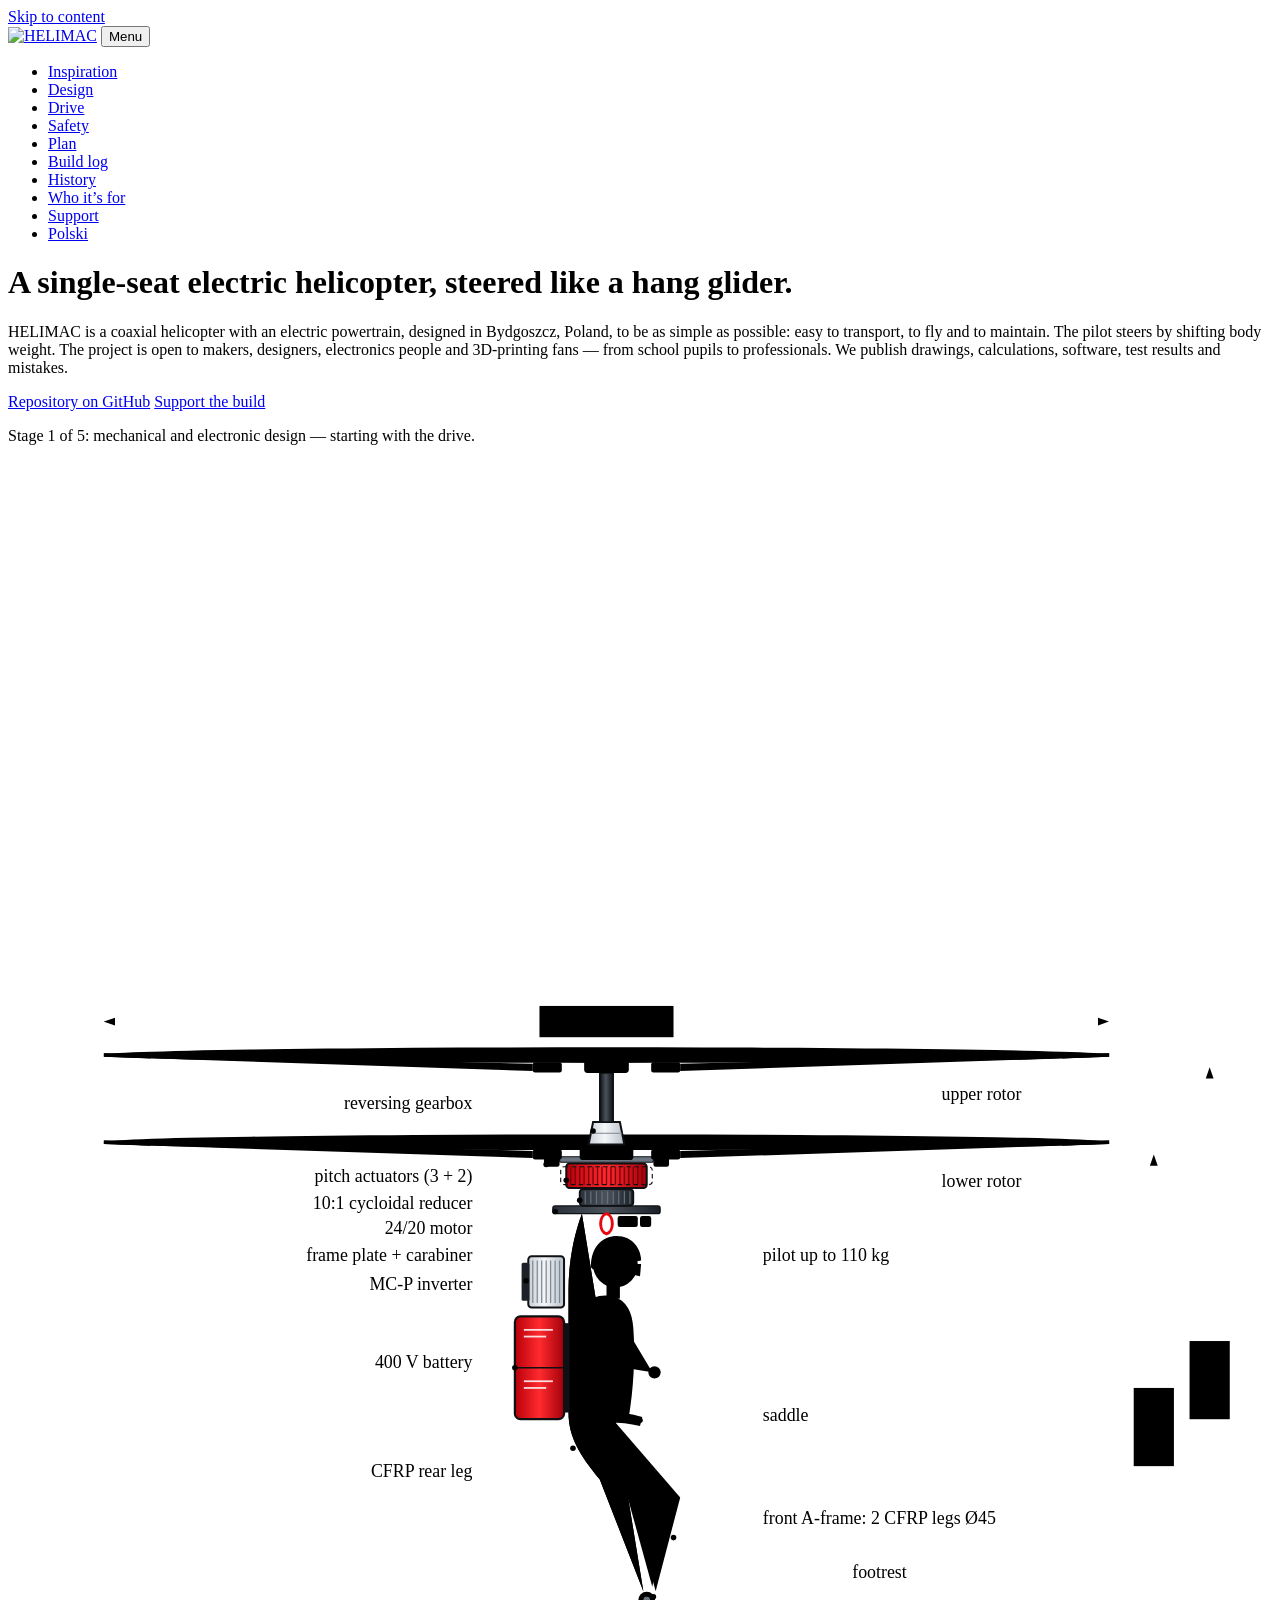
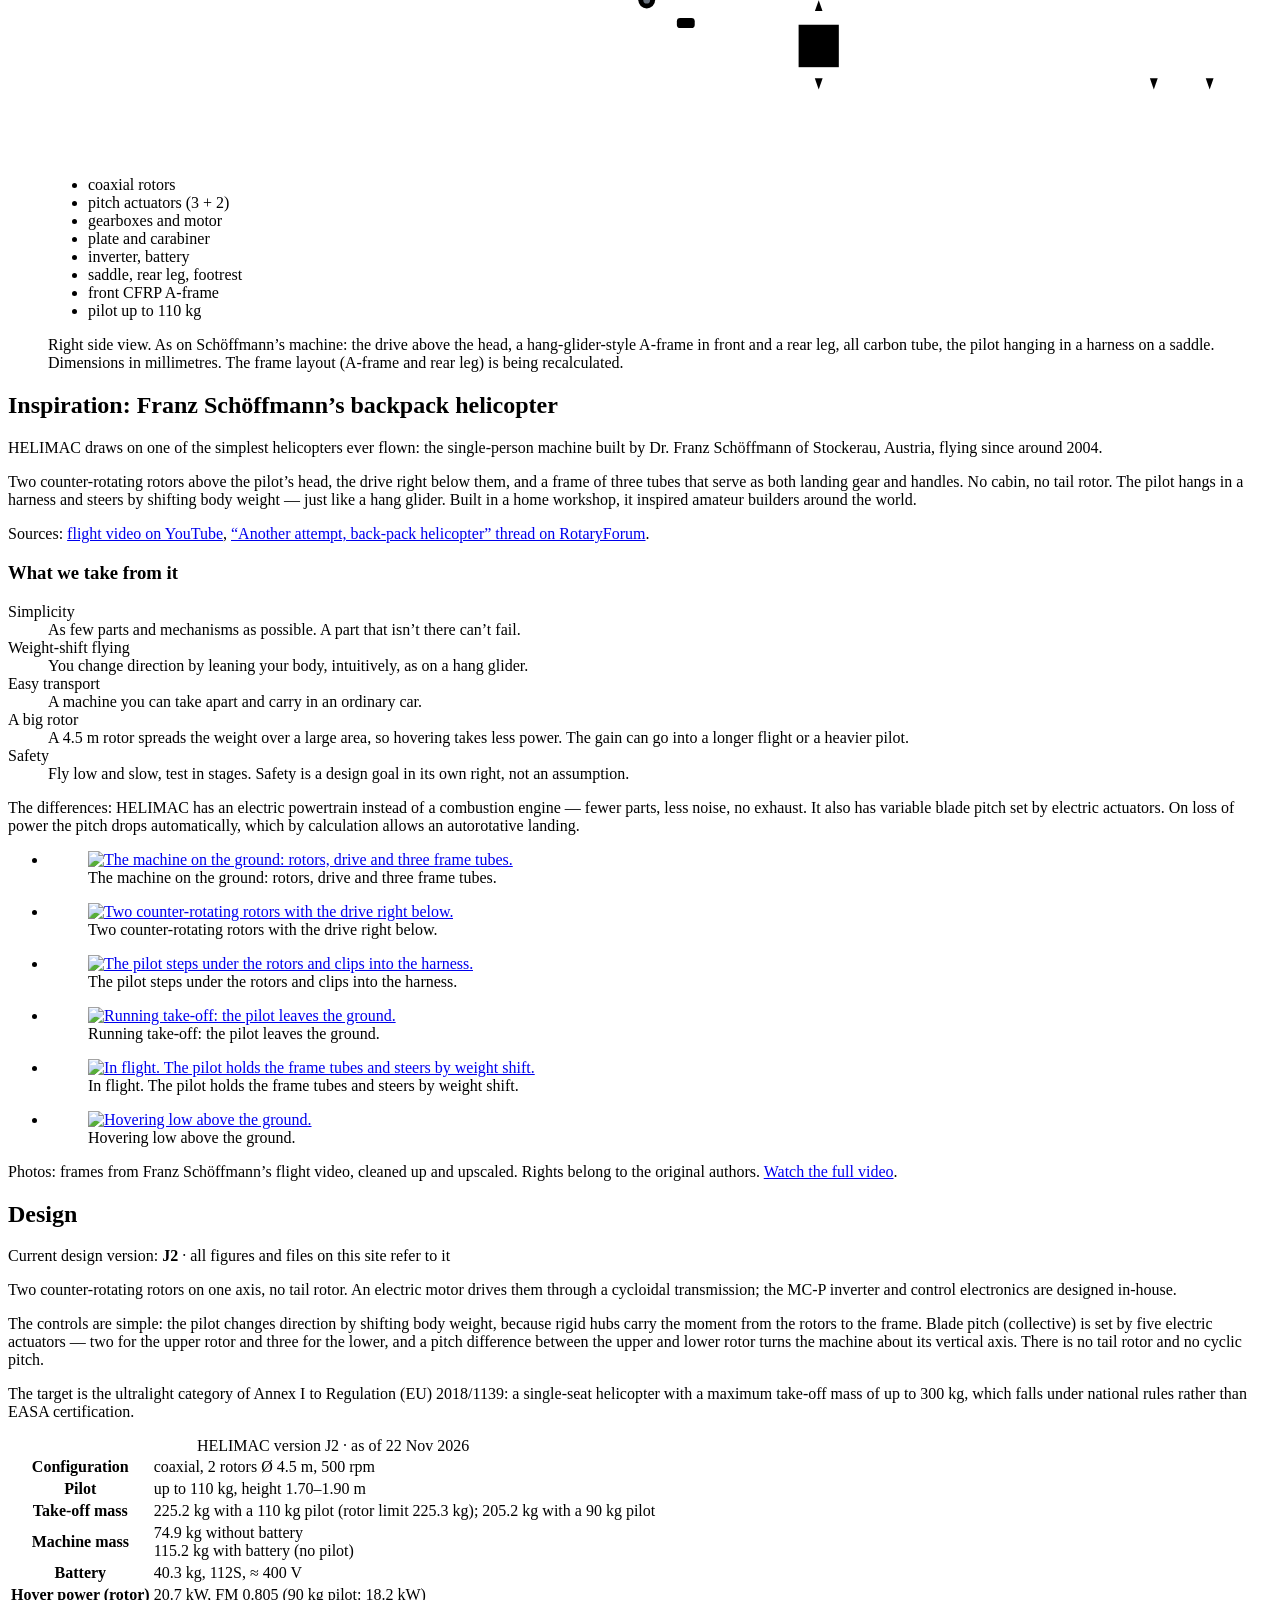
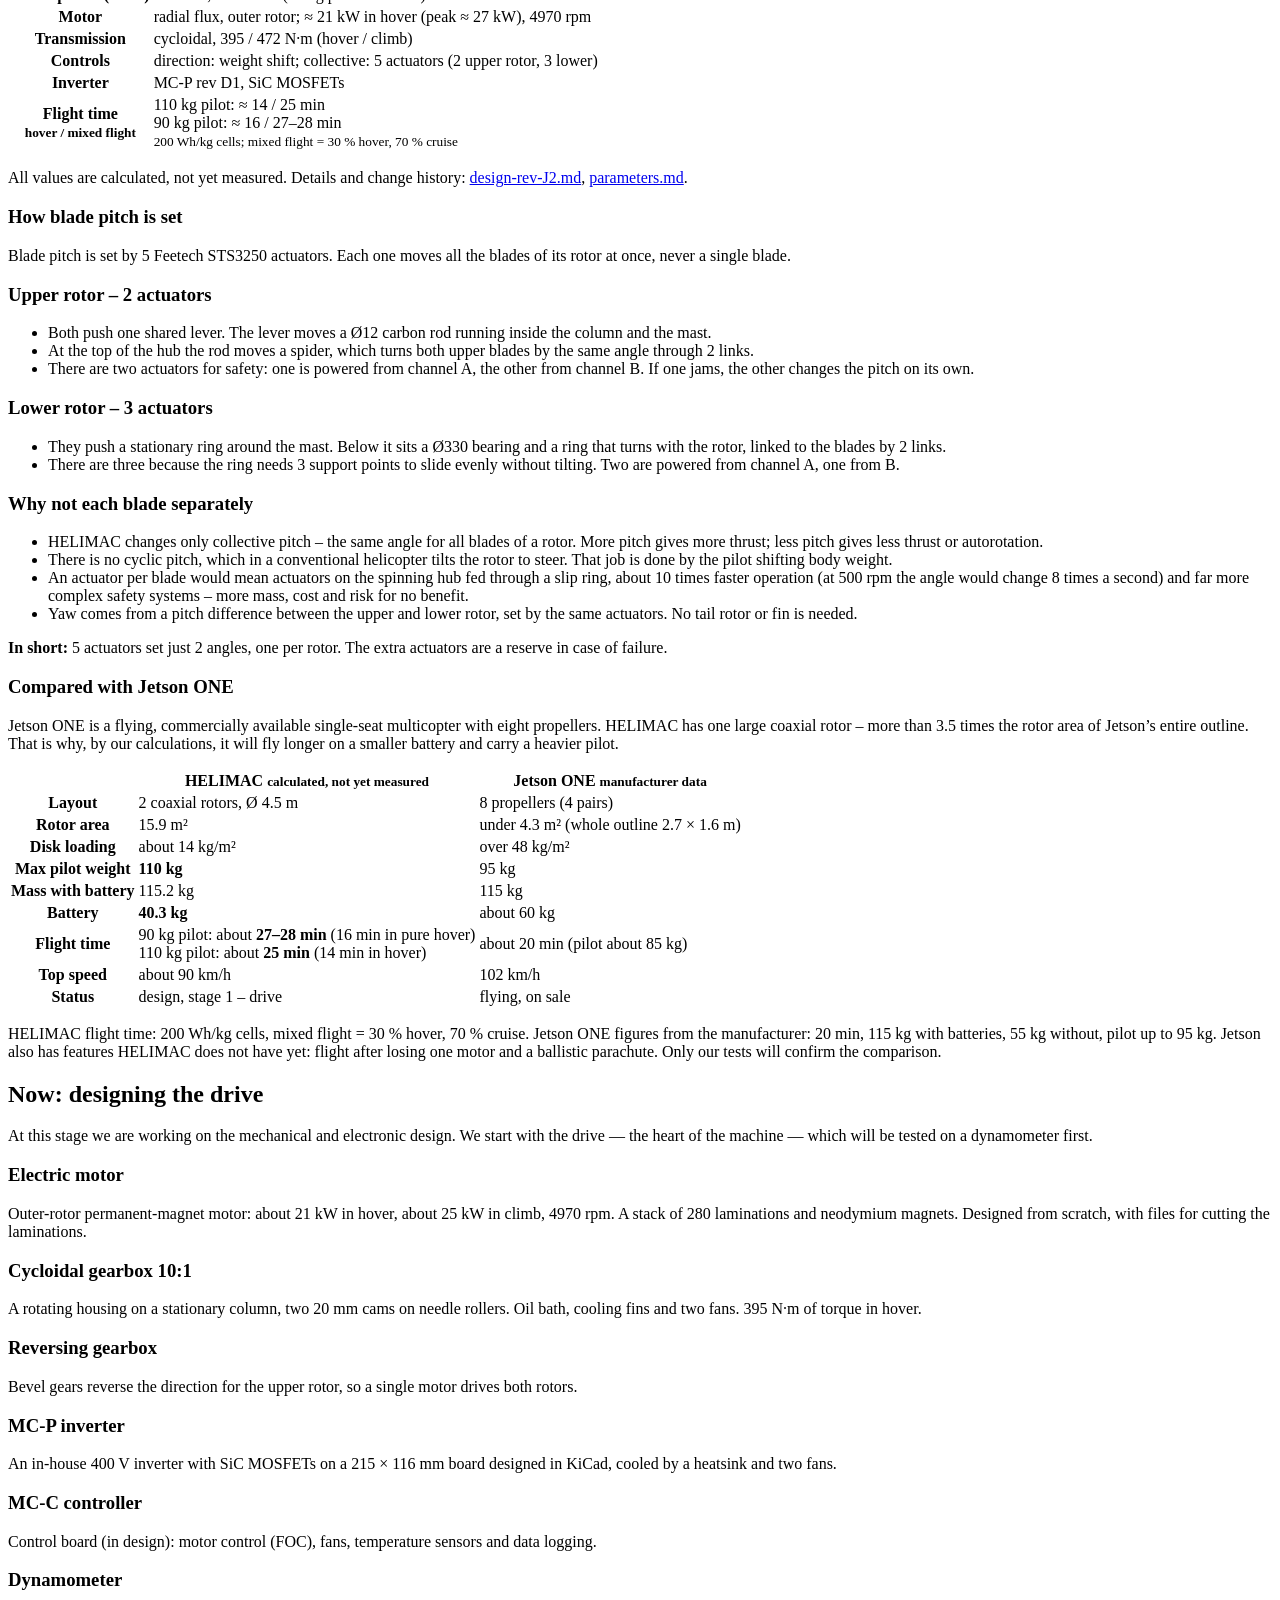
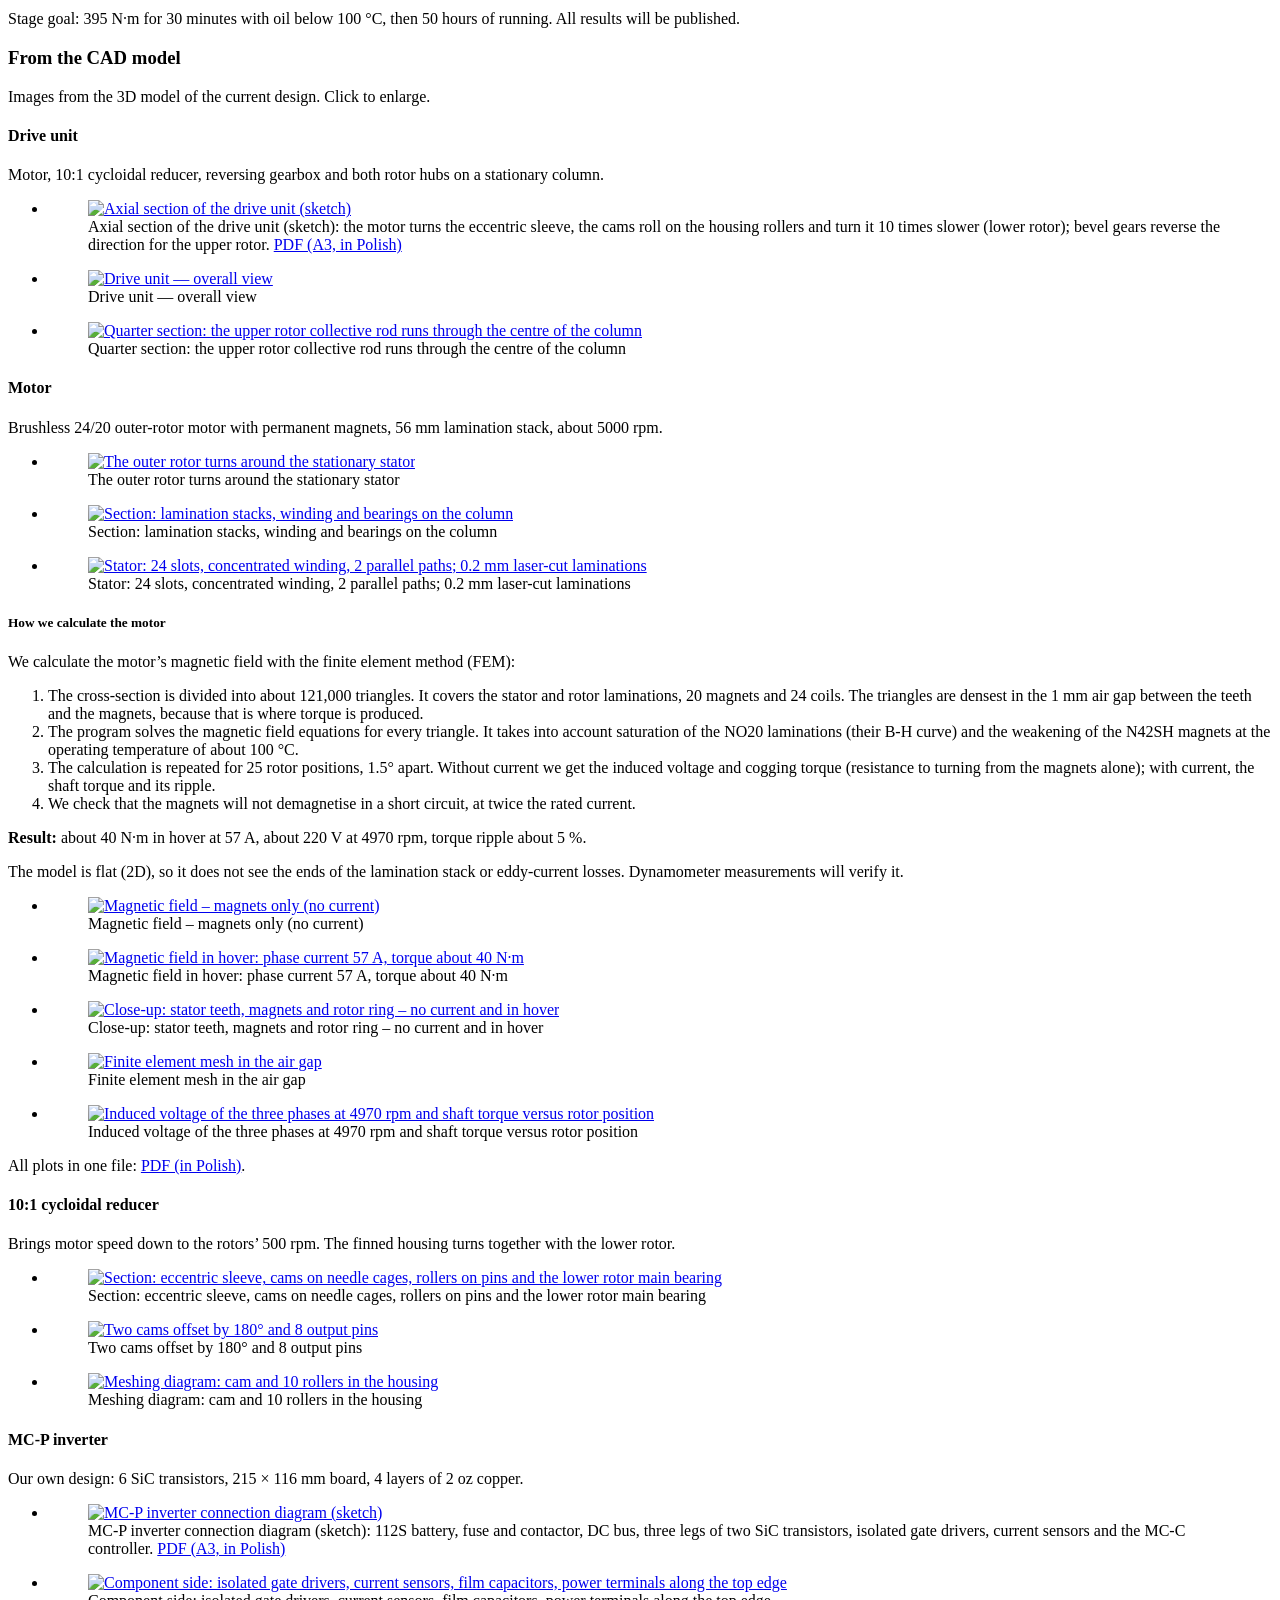
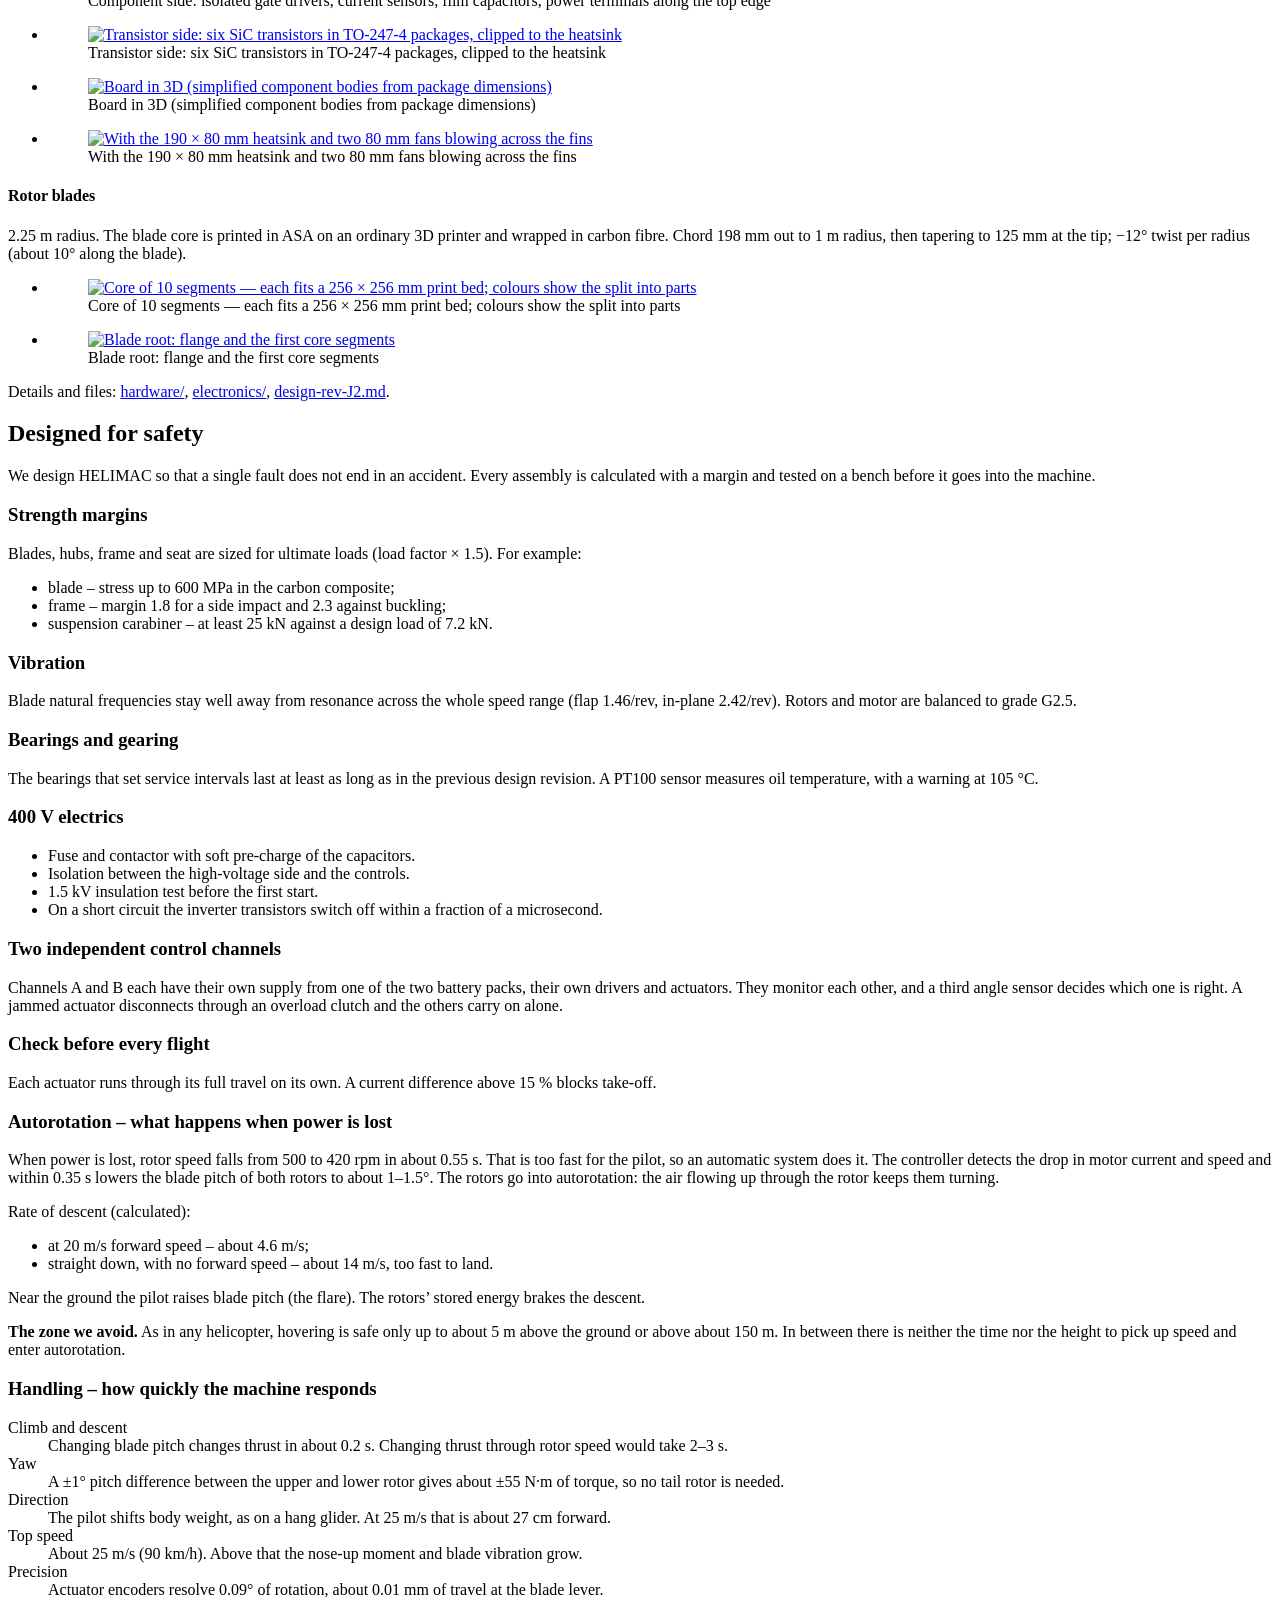
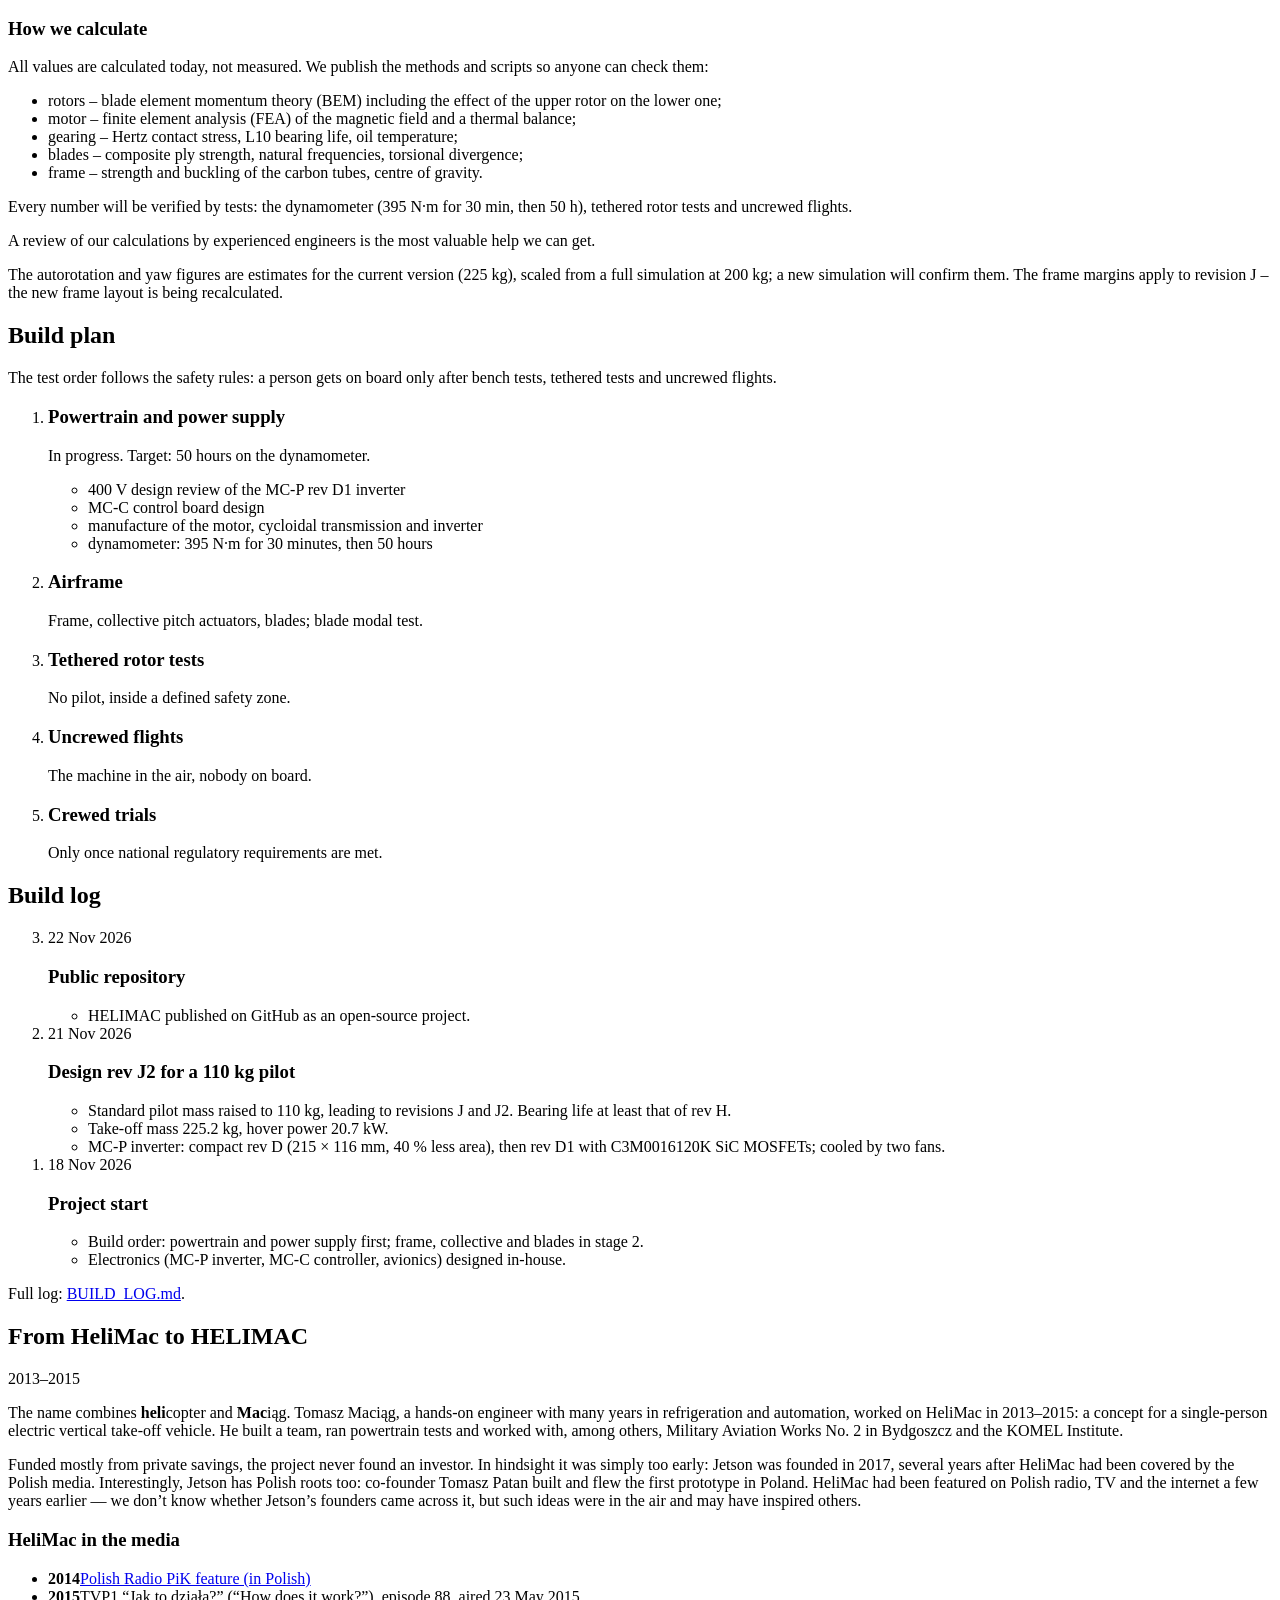
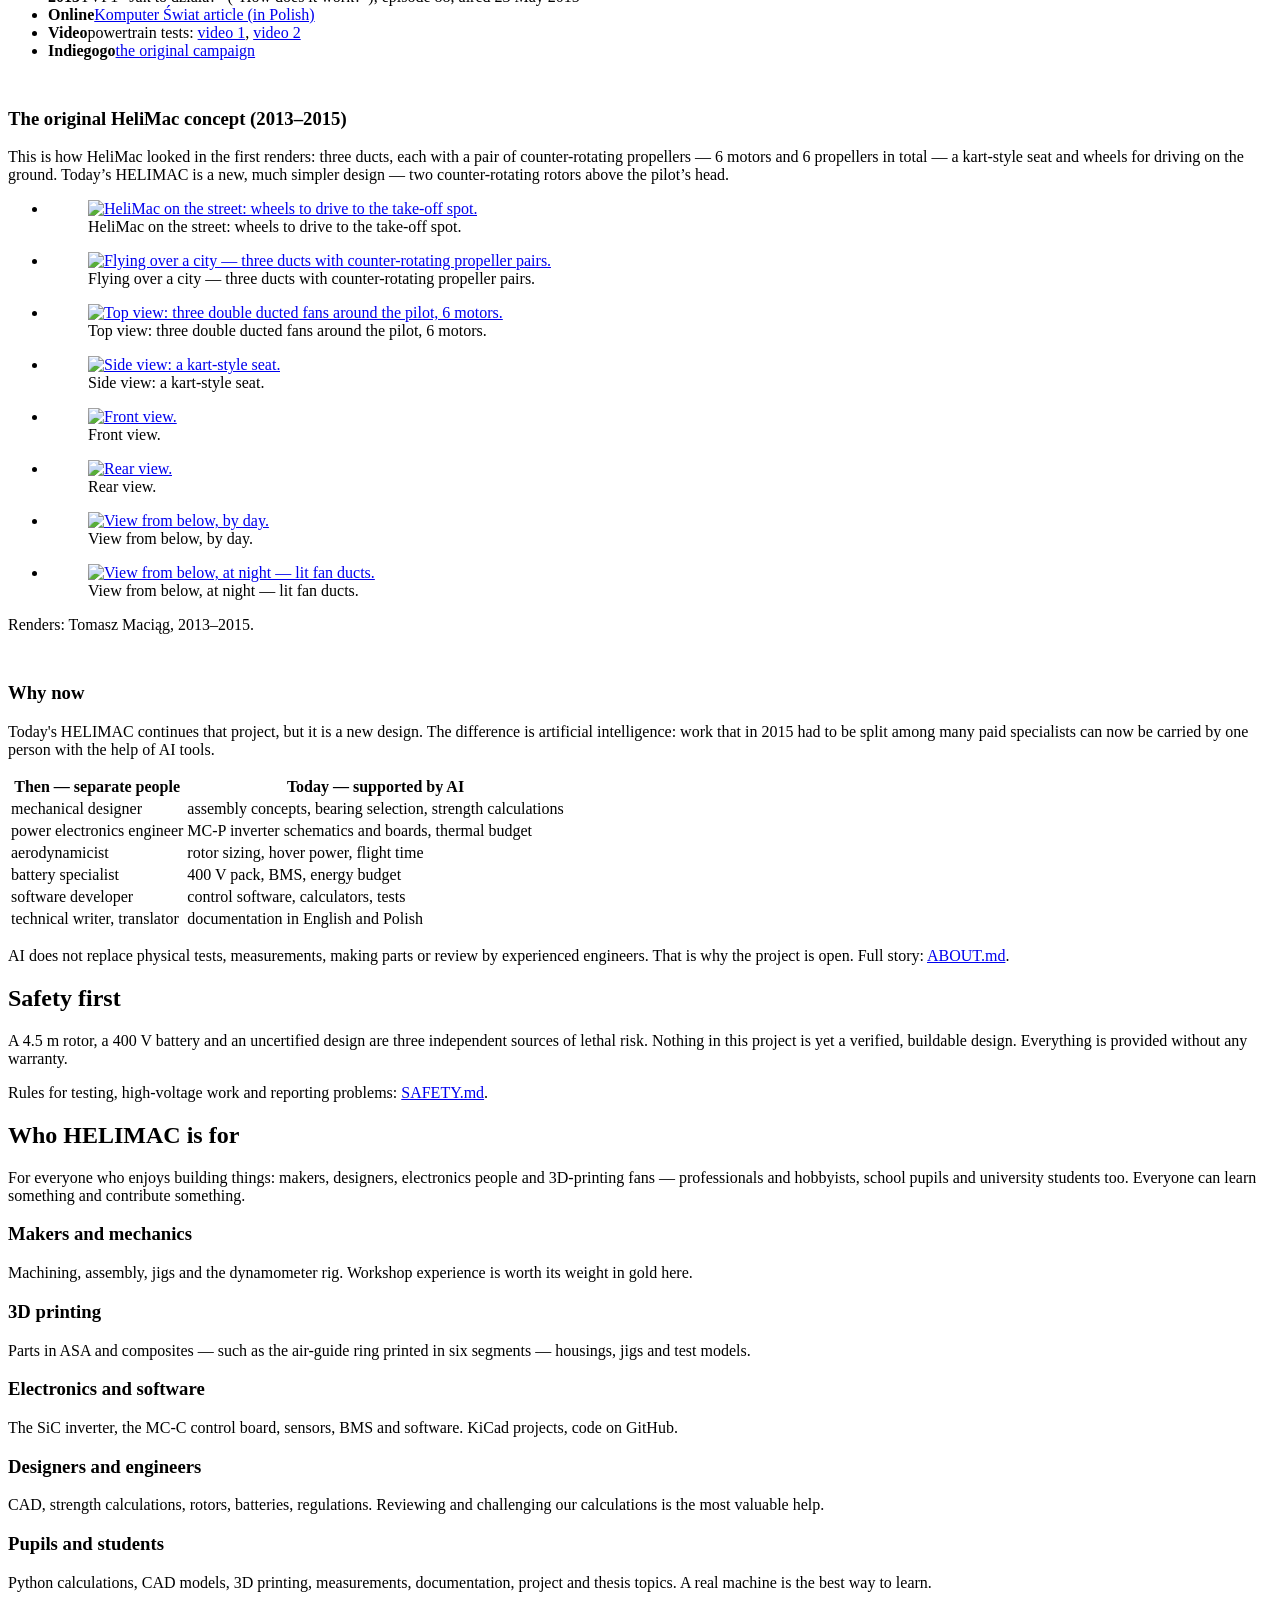
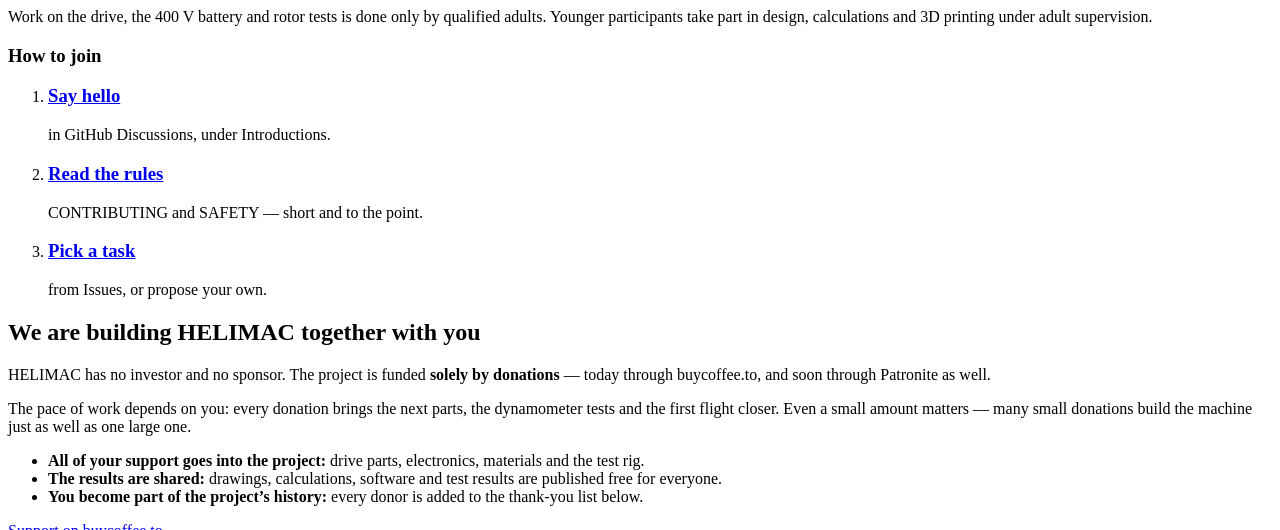
==== commit f8769eb5: "Website: 'big rotor' principle and comparison with Jetson ONE (rotor area, disk loading, pilot mass," ====
--- a/website/en/index.html
+++ b/website/en/index.html
@@ -200,6 +200,7 @@
           <div><dt>Simplicity</dt><dd>As few parts and mechanisms as possible. A part that isn’t there can’t fail.</dd></div>
           <div><dt>Weight-shift flying</dt><dd>You change direction by leaning your body, intuitively, as on a hang glider.</dd></div>
           <div><dt>Easy transport</dt><dd>A machine you can take apart and carry in an ordinary car.</dd></div>
+          <div><dt>A big rotor</dt><dd>A 4.5&nbsp;m rotor spreads the weight over a large area, so hovering takes less power. The gain can go into a longer flight or a heavier pilot.</dd></div>
           <div><dt>Safety</dt><dd>Fly low and slow, test in stages. Safety is a design goal in its own right, not an assumption.</dd></div>
         </dl>
         <p class="note">The differences: HELIMAC has an electric powertrain instead of a combustion engine — fewer parts, less noise, no exhaust. It also has variable blade pitch set by electric actuators. On loss of power the pitch drops automatically, which by calculation allows an autorotative landing.</p>
@@ -274,6 +275,27 @@
         <article><h3>Why not each blade separately</h3><ul><li>HELIMAC changes only collective pitch – the same angle for all blades of a rotor. More pitch gives more thrust; less pitch gives less thrust or autorotation.</li><li>There is no cyclic pitch, which in a conventional helicopter tilts the rotor to steer. That job is done by the pilot shifting body weight.</li><li>An actuator per blade would mean actuators on the spinning hub fed through a slip ring, about 10 times faster operation (at 500&nbsp;rpm the angle would change 8 times a second) and far more complex safety systems – more mass, cost and risk for no benefit.</li><li>Yaw comes from a pitch difference between the upper and lower rotor, set by the same actuators. No tail rotor or fin is needed.</li></ul></article>
       </div>
       <p class="callout"><strong>In short:</strong> 5 actuators set just 2 angles, one per rotor. The extra actuators are a reserve in case of failure.</p>
+    </div>
+    <div class="compare">
+      <h3>Compared with Jetson ONE</h3>
+      <p>Jetson ONE is a flying, commercially available single-seat multicopter with eight propellers. HELIMAC has one large coaxial rotor – more than 3.5 times the rotor area of Jetson’s entire outline. That is why, by our calculations, it will fly longer on a smaller battery and carry a heavier pilot.</p>
+      <div class="table-scroll">
+      <table>
+        <thead><tr><th scope="col"></th><th scope="col">HELIMAC <small>calculated, not yet measured</small></th><th scope="col">Jetson ONE <small>manufacturer data</small></th></tr></thead>
+        <tbody>
+          <tr><th scope="row">Layout</th><td>2 coaxial rotors, Ø&nbsp;4.5&nbsp;m</td><td>8 propellers (4 pairs)</td></tr>
+          <tr><th scope="row">Rotor area</th><td>15.9&nbsp;m²</td><td>under 4.3&nbsp;m² (whole outline 2.7 × 1.6&nbsp;m)</td></tr>
+          <tr><th scope="row">Disk loading</th><td>about 14&nbsp;kg/m²</td><td>over 48&nbsp;kg/m²</td></tr>
+          <tr><th scope="row">Max pilot weight</th><td><strong>110&nbsp;kg</strong></td><td>95&nbsp;kg</td></tr>
+          <tr><th scope="row">Mass with battery</th><td>115.2&nbsp;kg</td><td>115&nbsp;kg</td></tr>
+          <tr><th scope="row">Battery</th><td><strong>40.3&nbsp;kg</strong></td><td>about 60&nbsp;kg</td></tr>
+          <tr><th scope="row">Flight time</th><td>90&nbsp;kg pilot: about <strong>27–28&nbsp;min</strong> (16&nbsp;min in pure hover)<br>110&nbsp;kg pilot: about <strong>25&nbsp;min</strong> (14&nbsp;min in hover)</td><td>about 20&nbsp;min (pilot about 85&nbsp;kg)</td></tr>
+          <tr><th scope="row">Top speed</th><td>about 90&nbsp;km/h</td><td>102&nbsp;km/h</td></tr>
+          <tr><th scope="row">Status</th><td>design, stage 1 – drive</td><td>flying, on sale</td></tr>
+        </tbody>
+      </table>
+      </div>
+      <p class="note">HELIMAC flight time: 200&nbsp;Wh/kg cells, mixed flight = 30&nbsp;% hover, 70&nbsp;% cruise. Jetson ONE figures from the manufacturer: 20&nbsp;min, 115&nbsp;kg with batteries, 55&nbsp;kg without, pilot up to 95&nbsp;kg. Jetson also has features HELIMAC does not have yet: flight after losing one motor and a ballistic parachute. Only our tests will confirm the comparison.</p>
     </div>
   </section>
 
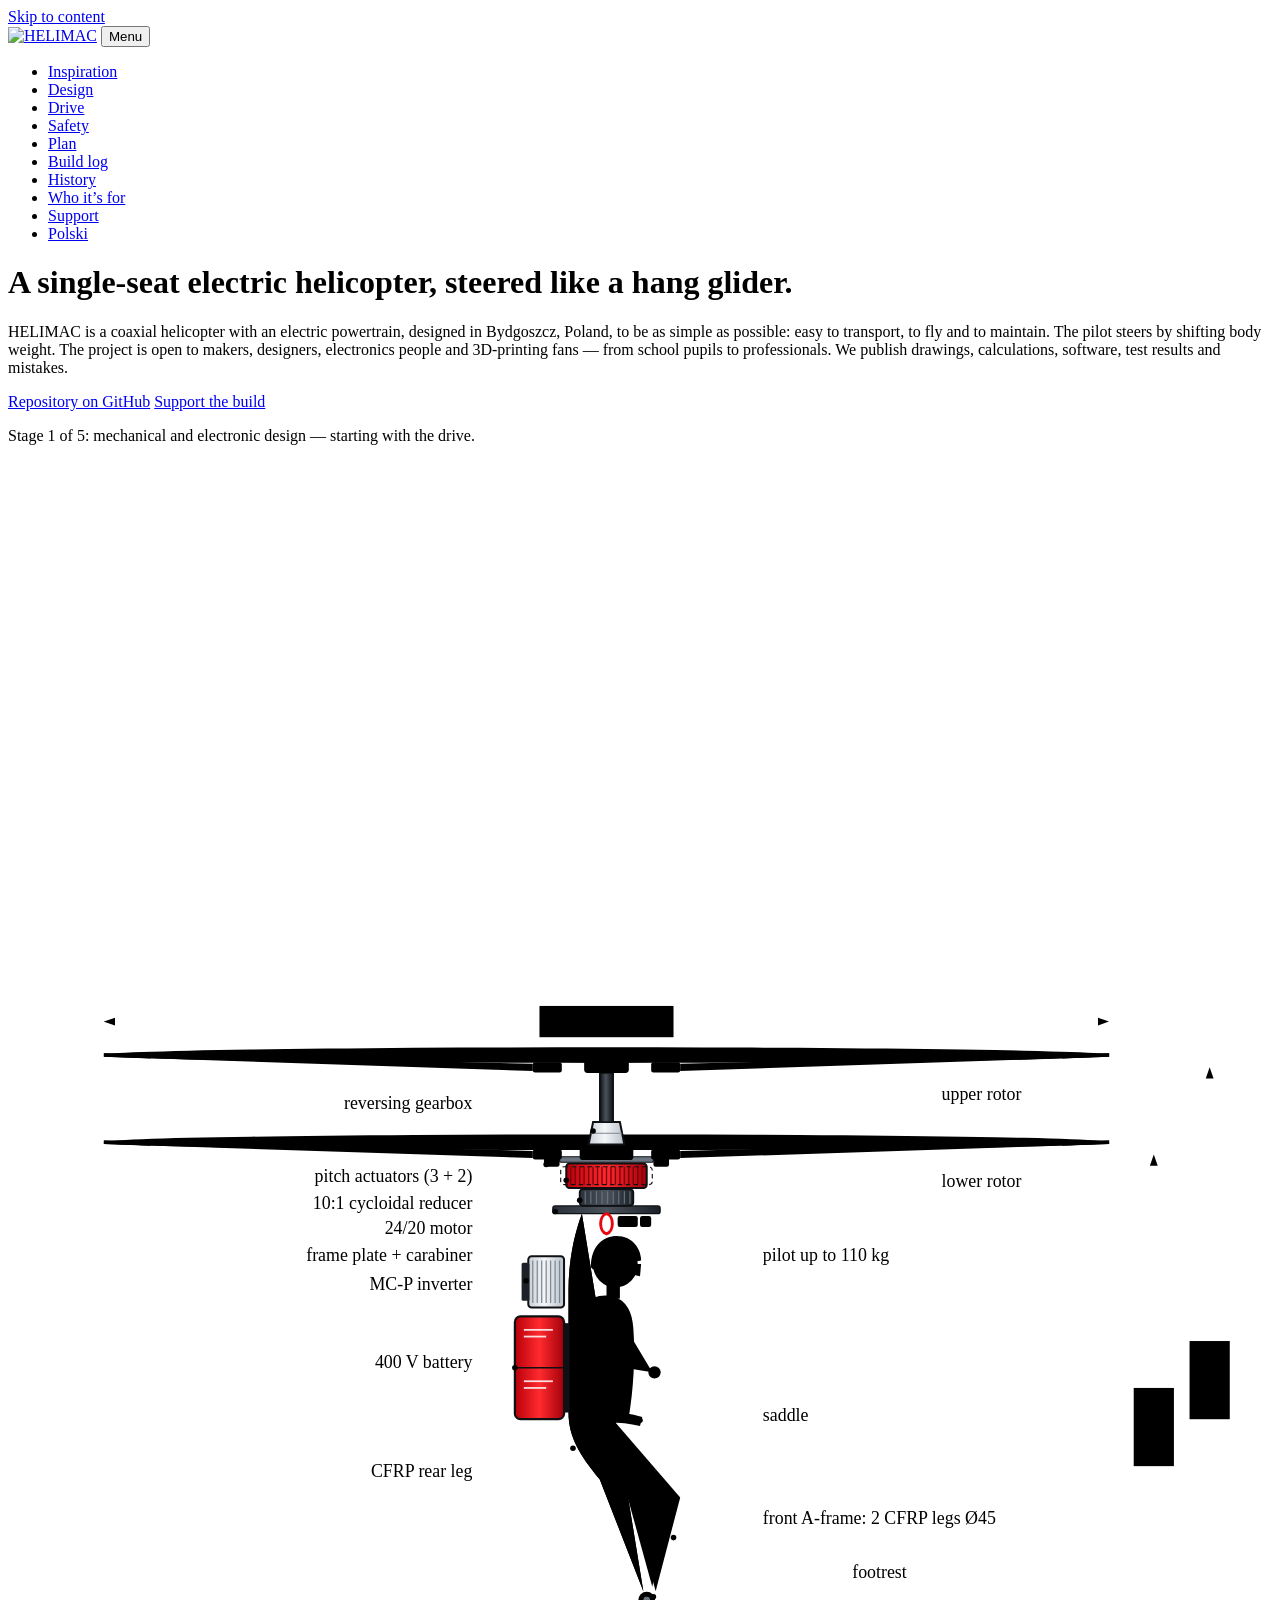
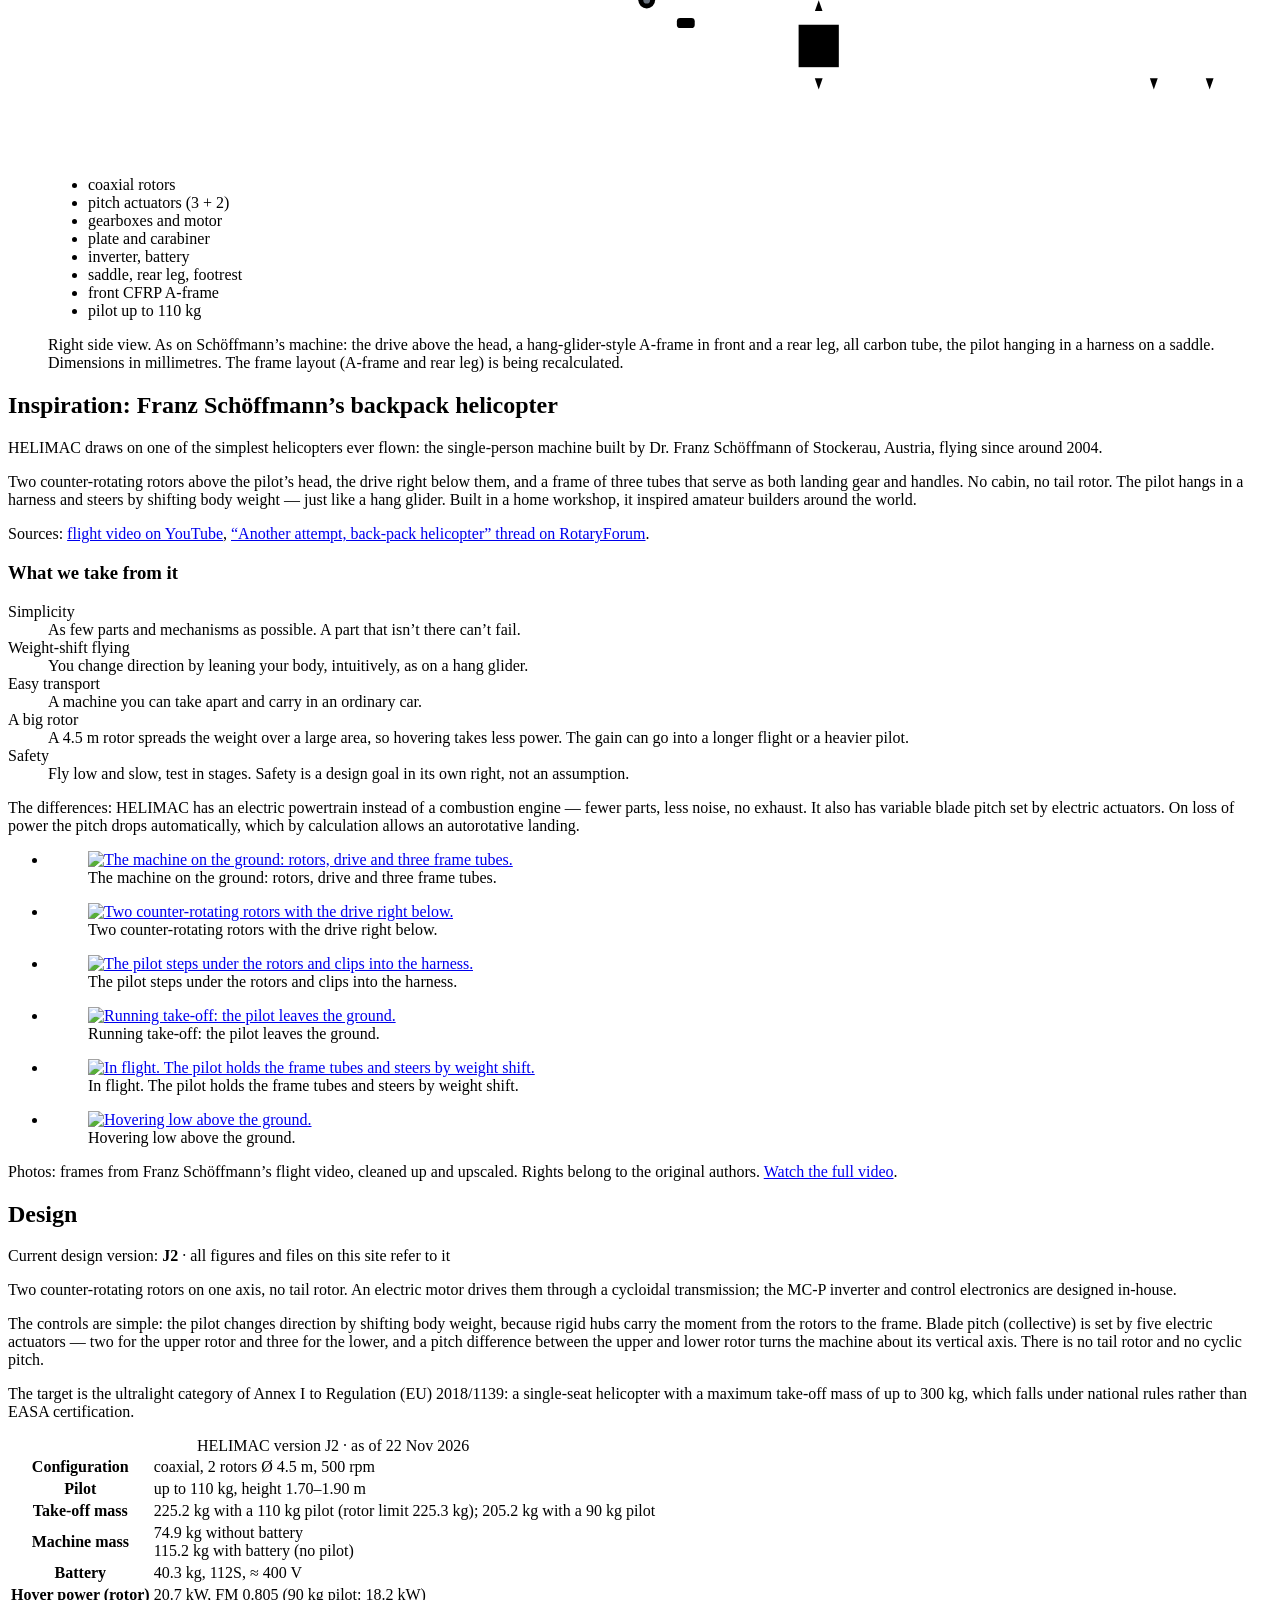
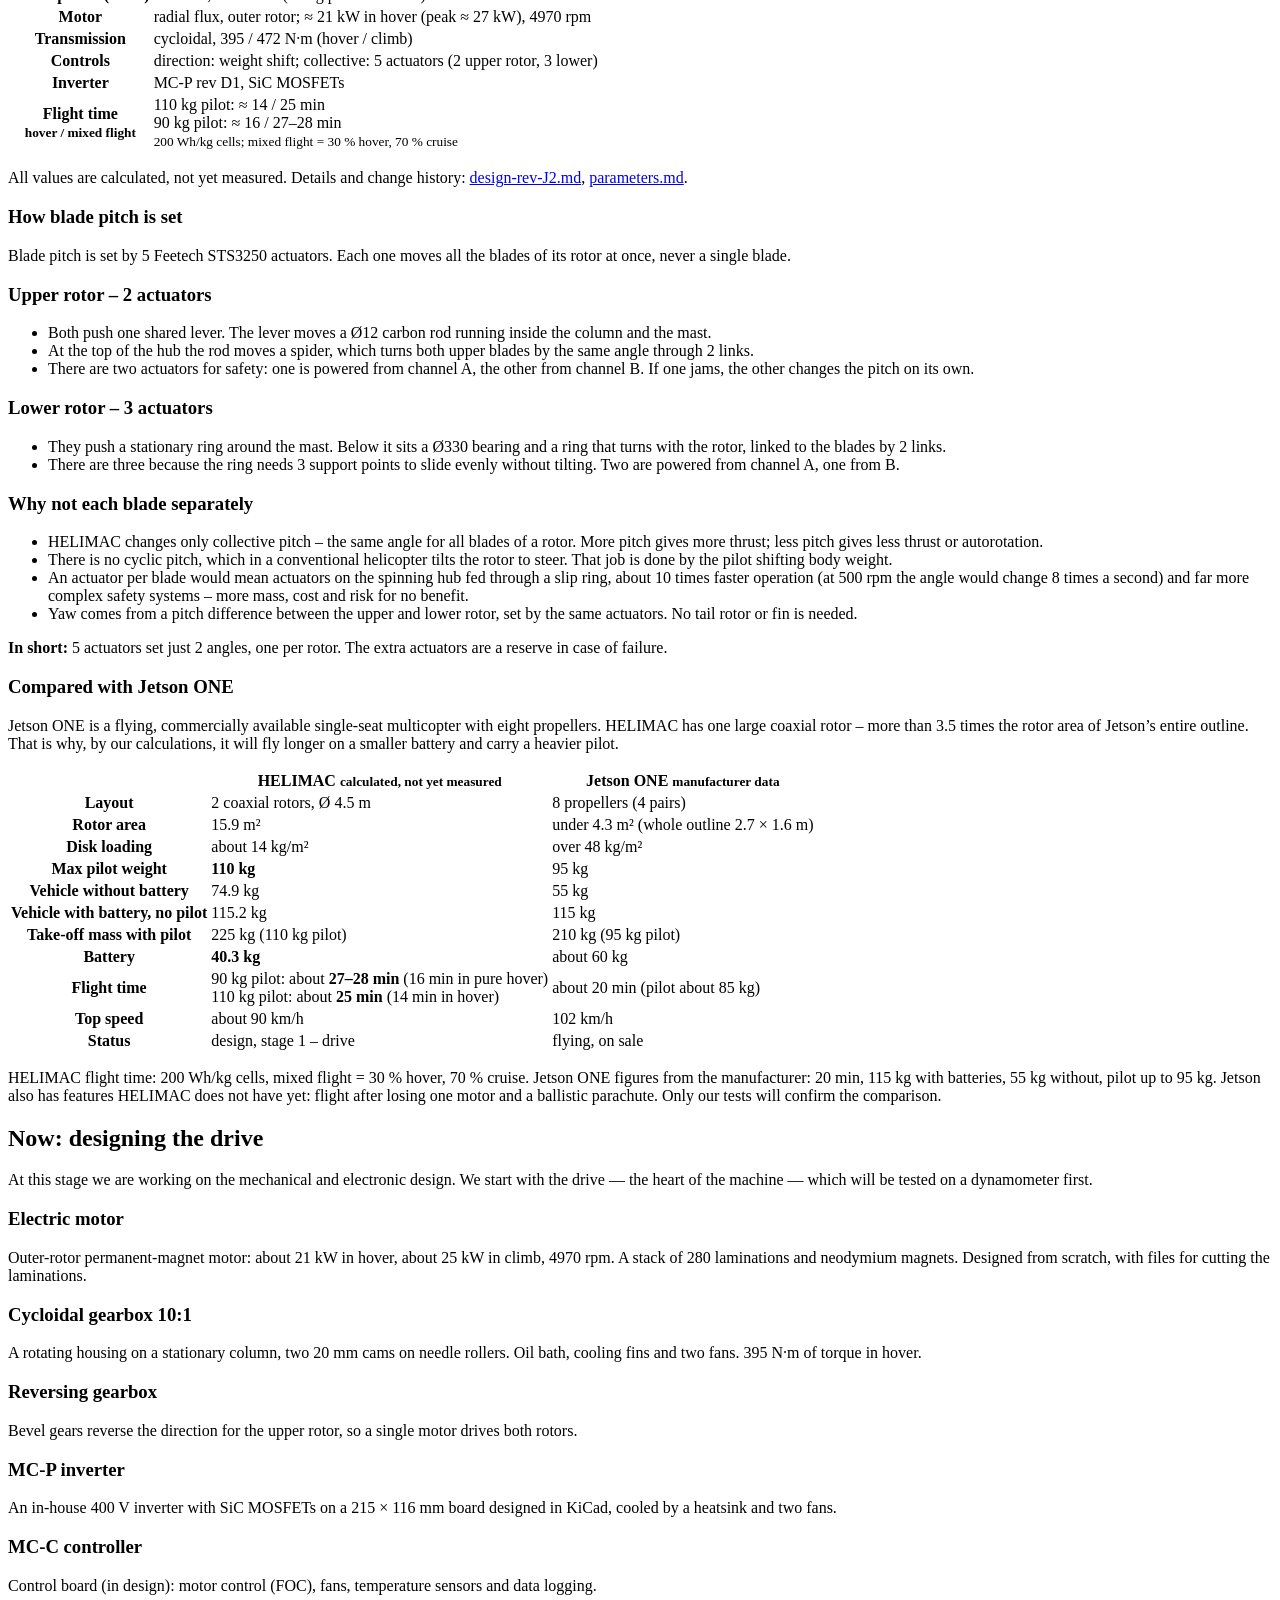
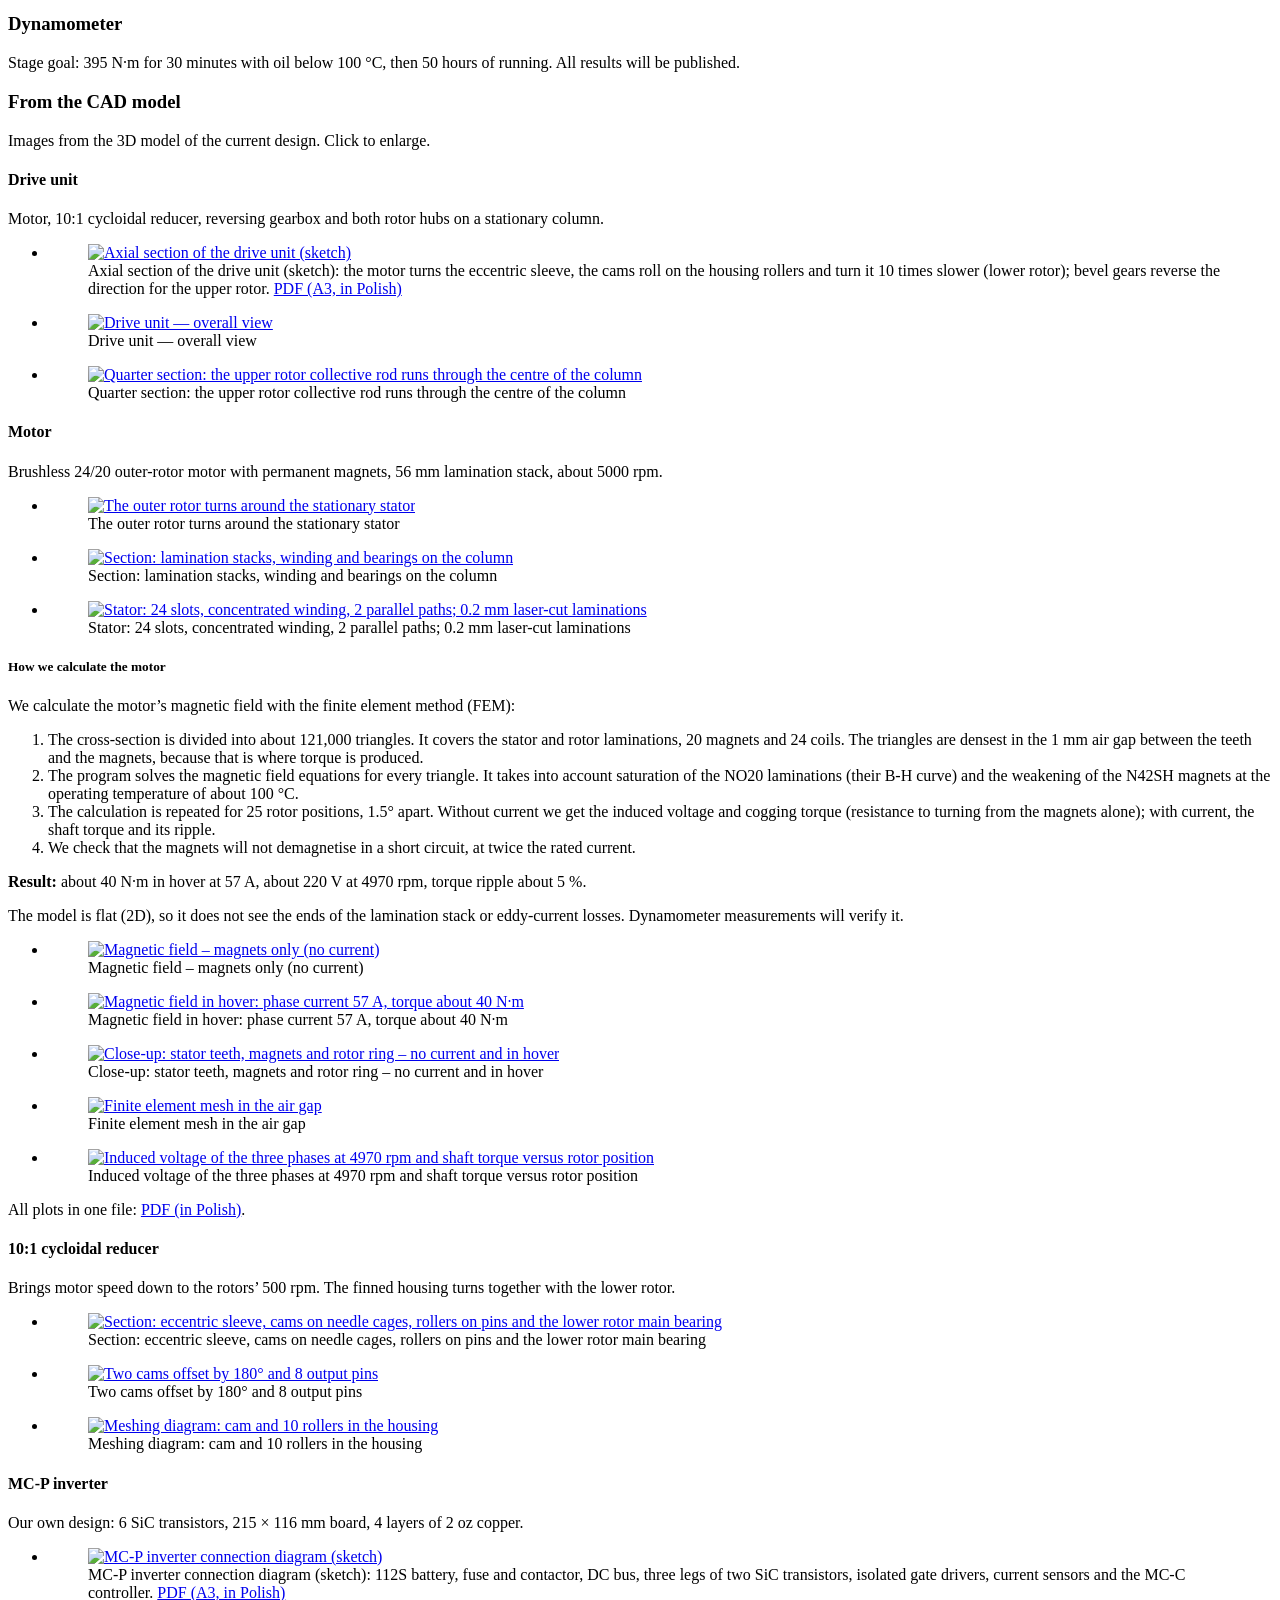
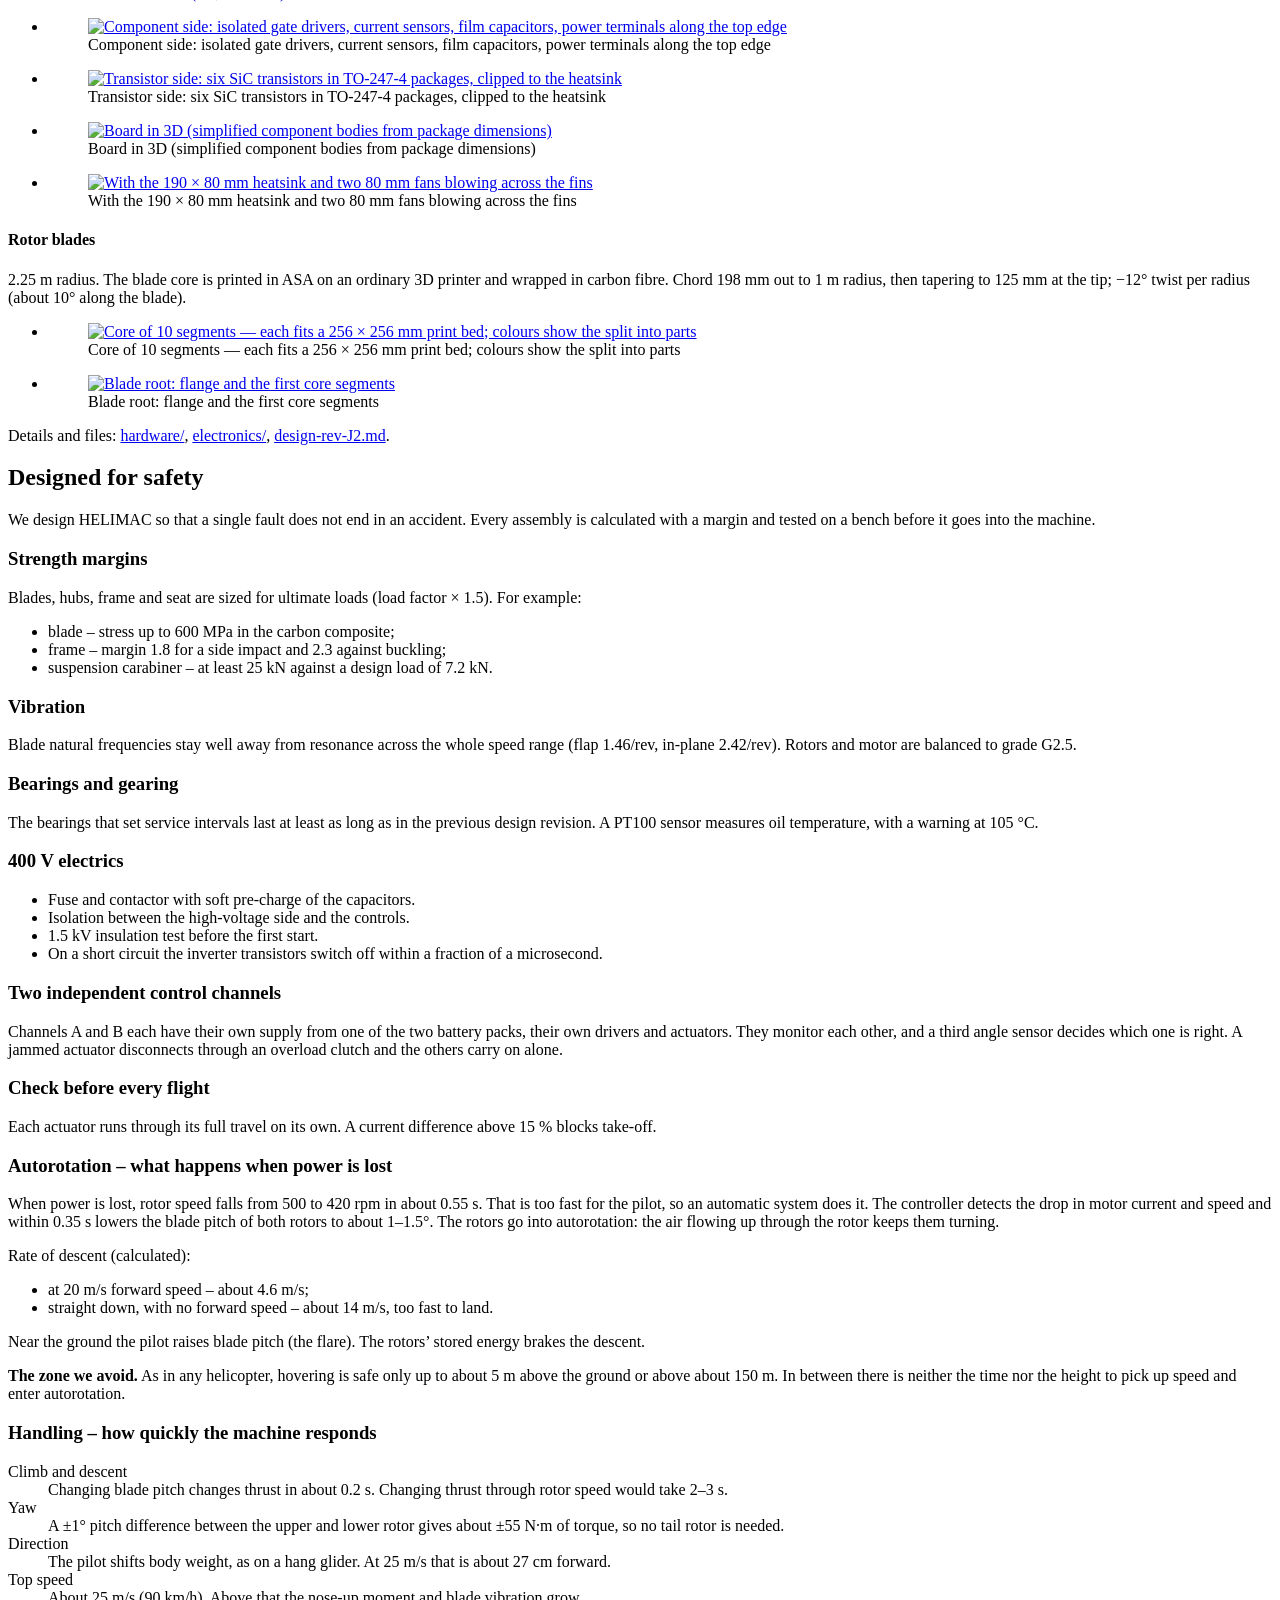
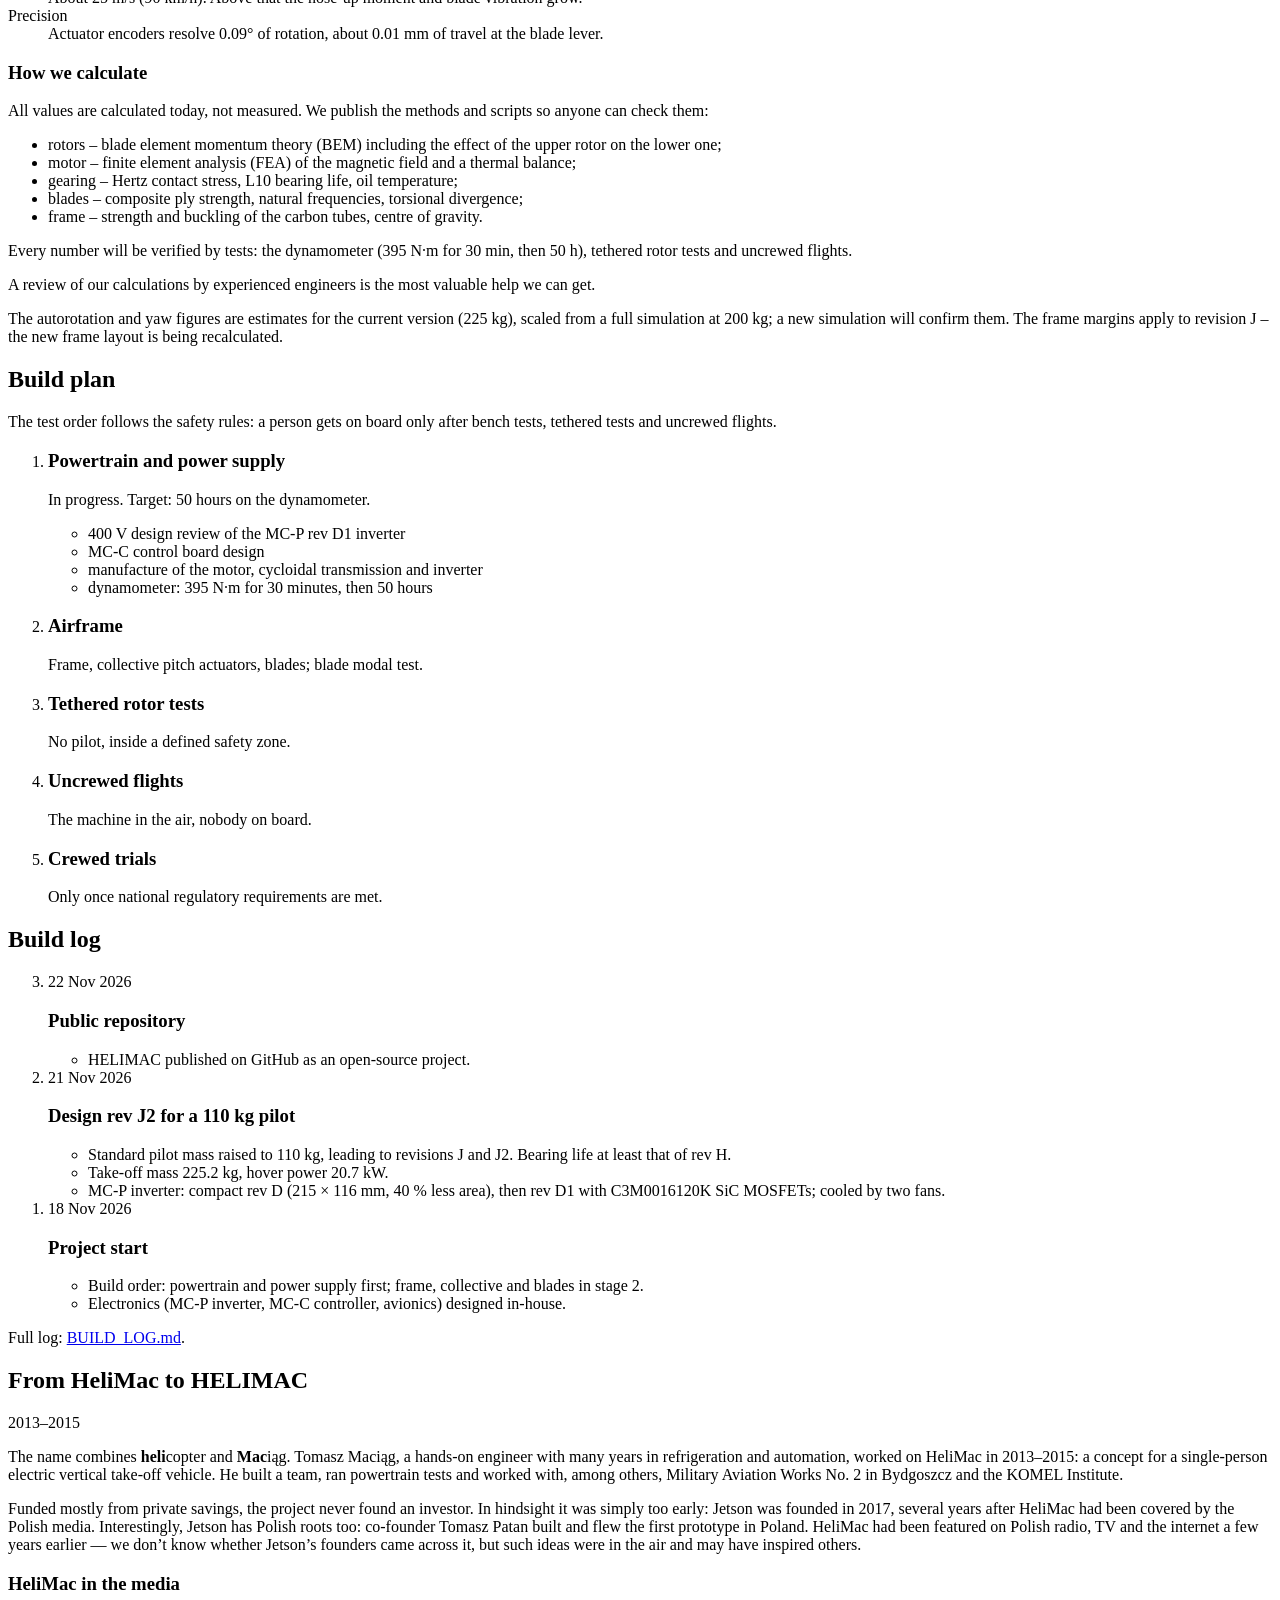
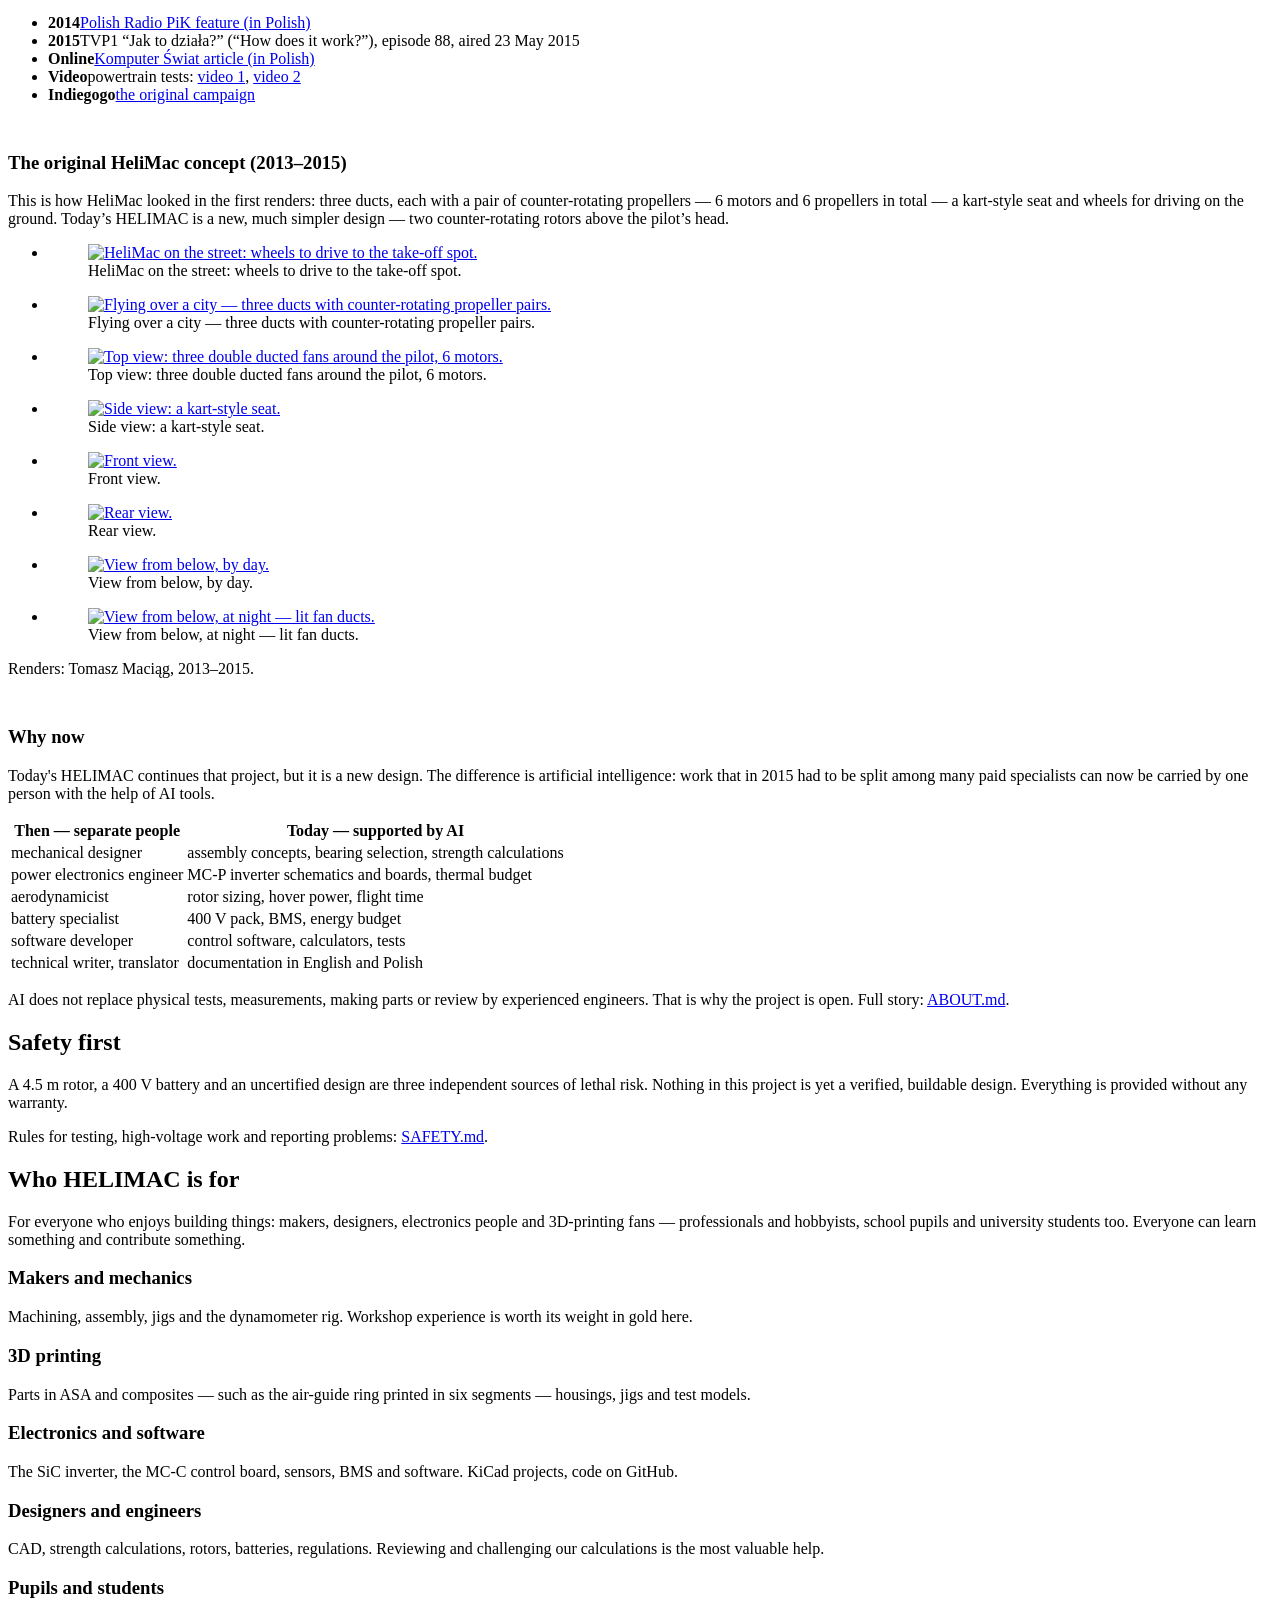
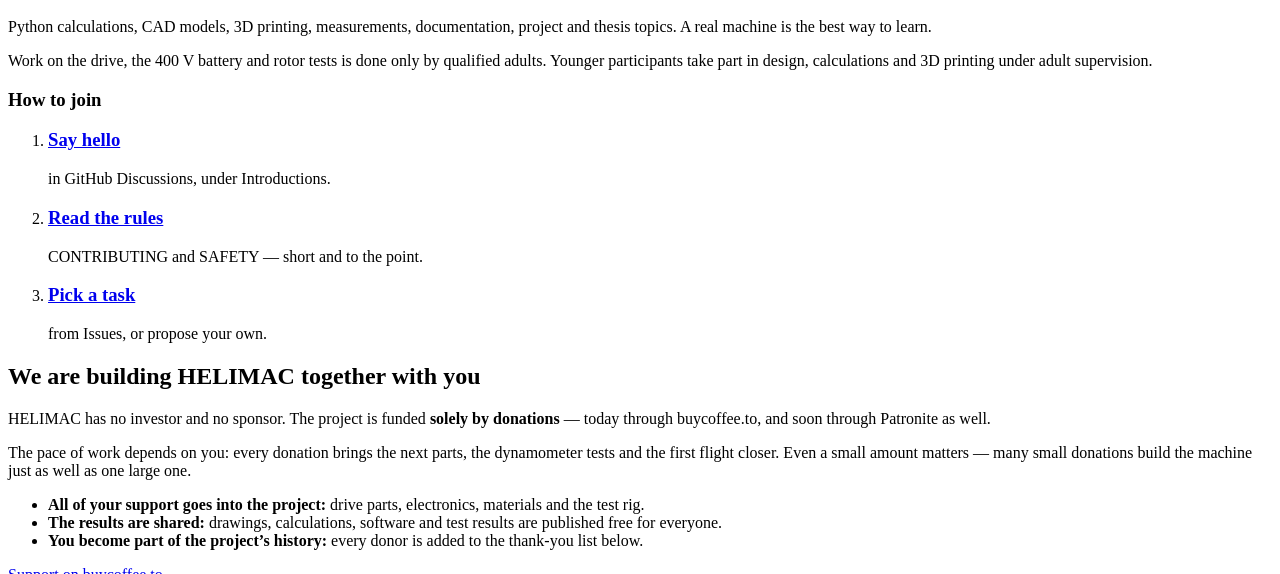
==== commit 5cfd5a5d: "Jetson comparison: clarify masses (vehicle without/with battery, take-off mass with pilot) Co-Author" ====
--- a/website/en/index.html
+++ b/website/en/index.html
@@ -287,7 +287,9 @@
           <tr><th scope="row">Rotor area</th><td>15.9&nbsp;m²</td><td>under 4.3&nbsp;m² (whole outline 2.7 × 1.6&nbsp;m)</td></tr>
           <tr><th scope="row">Disk loading</th><td>about 14&nbsp;kg/m²</td><td>over 48&nbsp;kg/m²</td></tr>
           <tr><th scope="row">Max pilot weight</th><td><strong>110&nbsp;kg</strong></td><td>95&nbsp;kg</td></tr>
-          <tr><th scope="row">Mass with battery</th><td>115.2&nbsp;kg</td><td>115&nbsp;kg</td></tr>
+          <tr><th scope="row">Vehicle without battery</th><td>74.9&nbsp;kg</td><td>55&nbsp;kg</td></tr>
+          <tr><th scope="row">Vehicle with battery, no pilot</th><td>115.2&nbsp;kg</td><td>115&nbsp;kg</td></tr>
+          <tr><th scope="row">Take-off mass with pilot</th><td>225&nbsp;kg (110&nbsp;kg pilot)</td><td>210&nbsp;kg (95&nbsp;kg pilot)</td></tr>
           <tr><th scope="row">Battery</th><td><strong>40.3&nbsp;kg</strong></td><td>about 60&nbsp;kg</td></tr>
           <tr><th scope="row">Flight time</th><td>90&nbsp;kg pilot: about <strong>27–28&nbsp;min</strong> (16&nbsp;min in pure hover)<br>110&nbsp;kg pilot: about <strong>25&nbsp;min</strong> (14&nbsp;min in hover)</td><td>about 20&nbsp;min (pilot about 85&nbsp;kg)</td></tr>
           <tr><th scope="row">Top speed</th><td>about 90&nbsp;km/h</td><td>102&nbsp;km/h</td></tr>
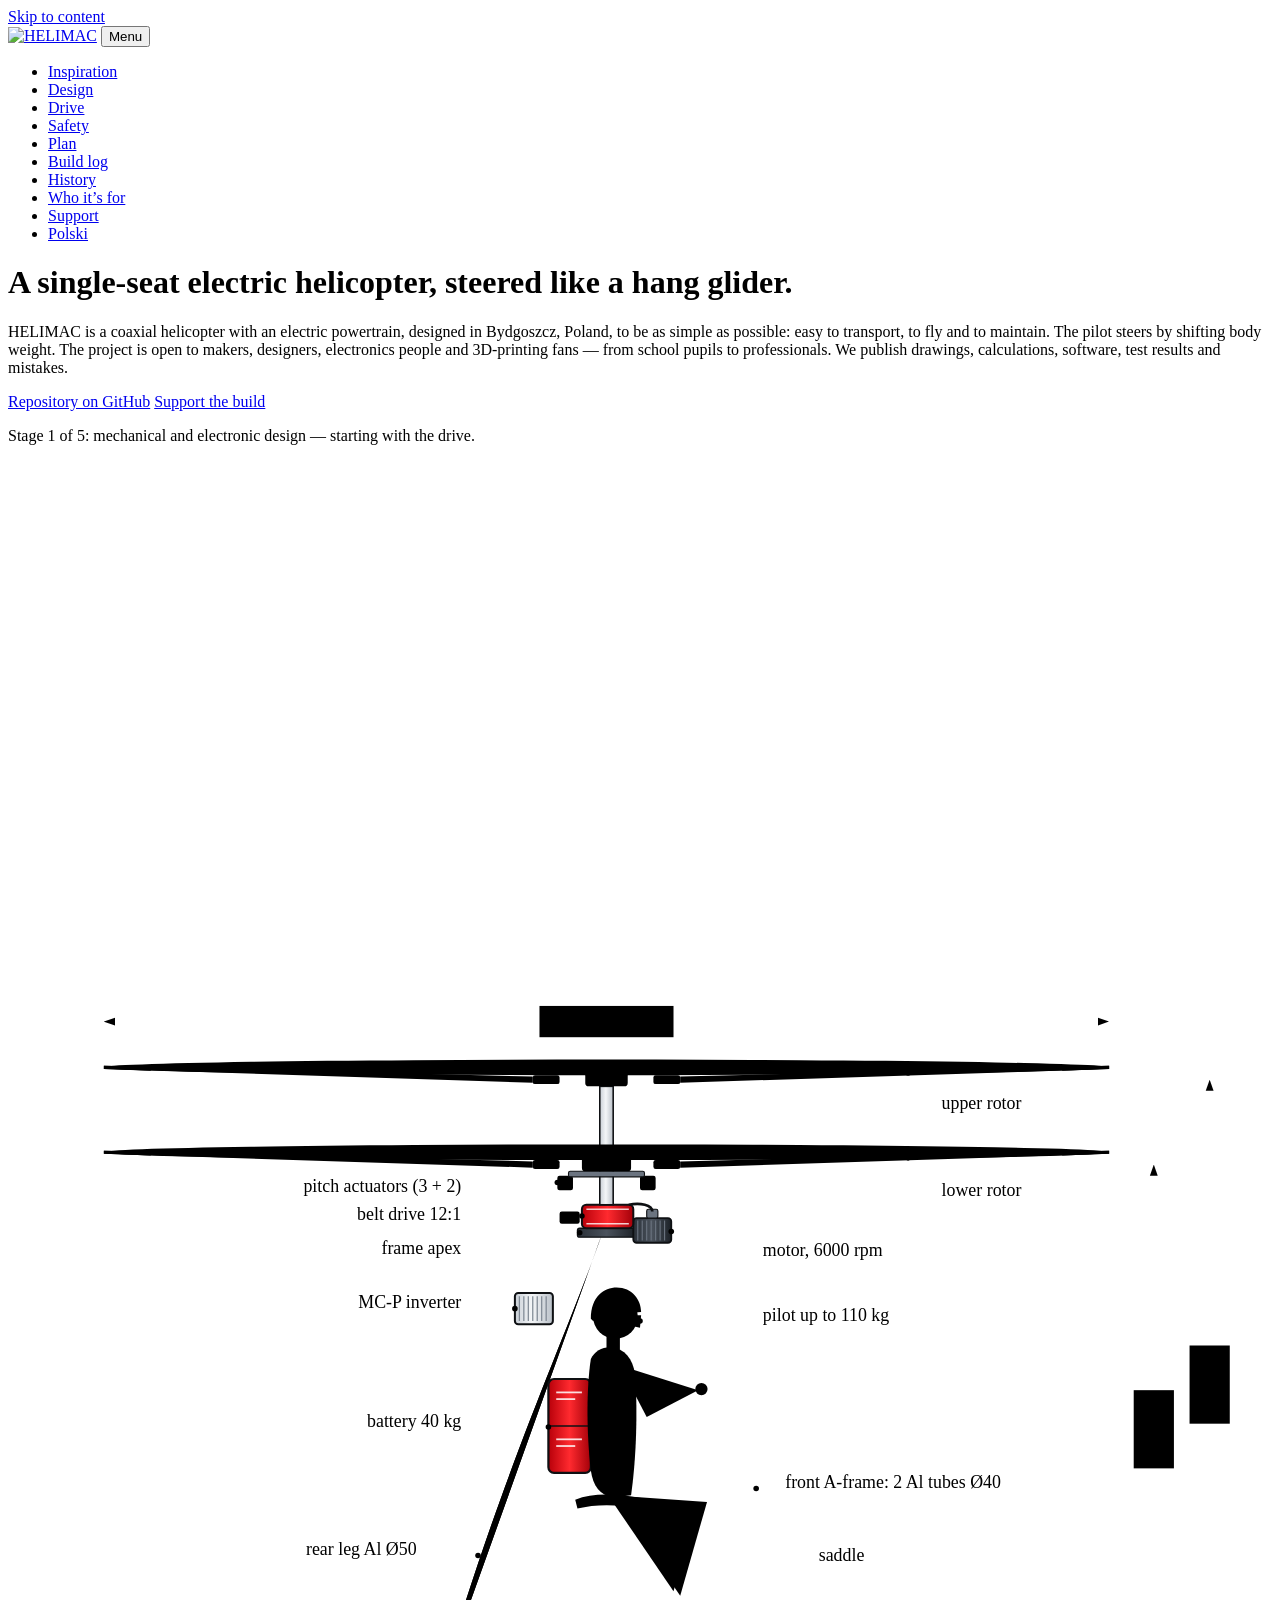
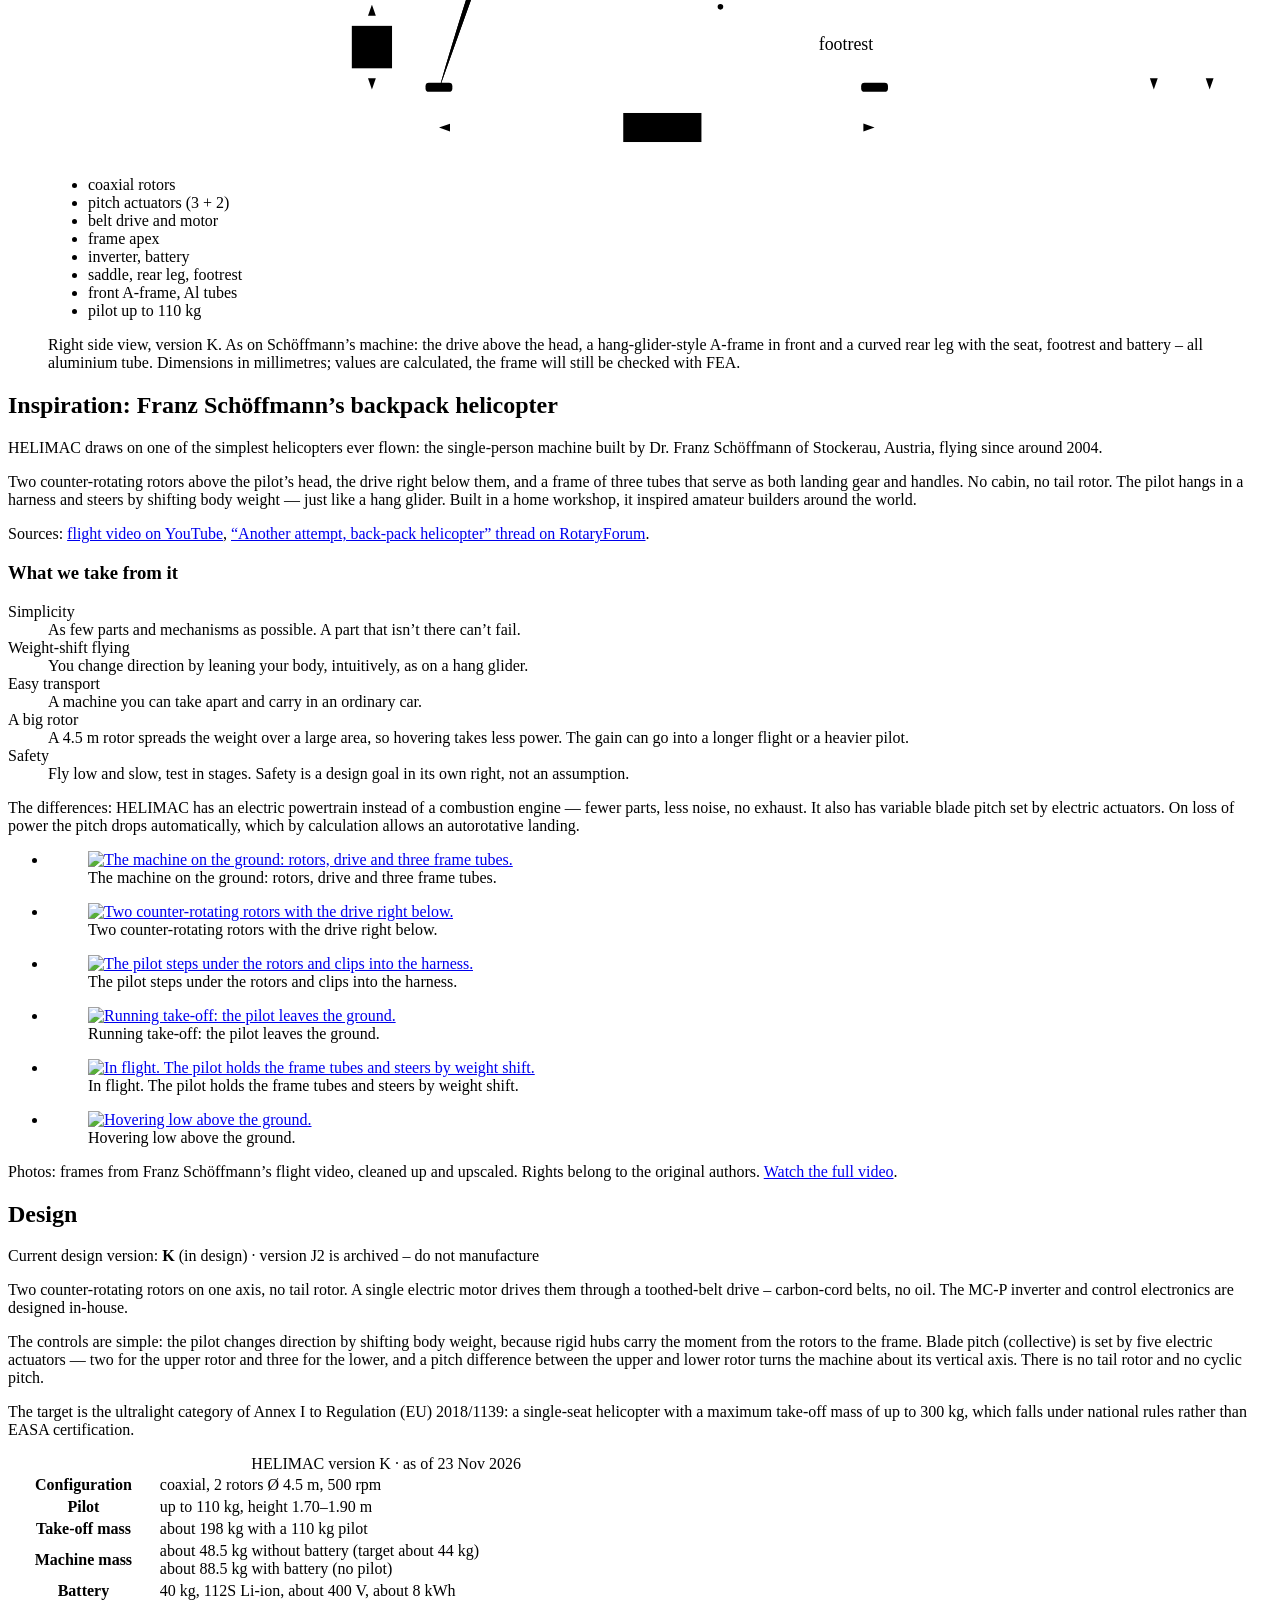
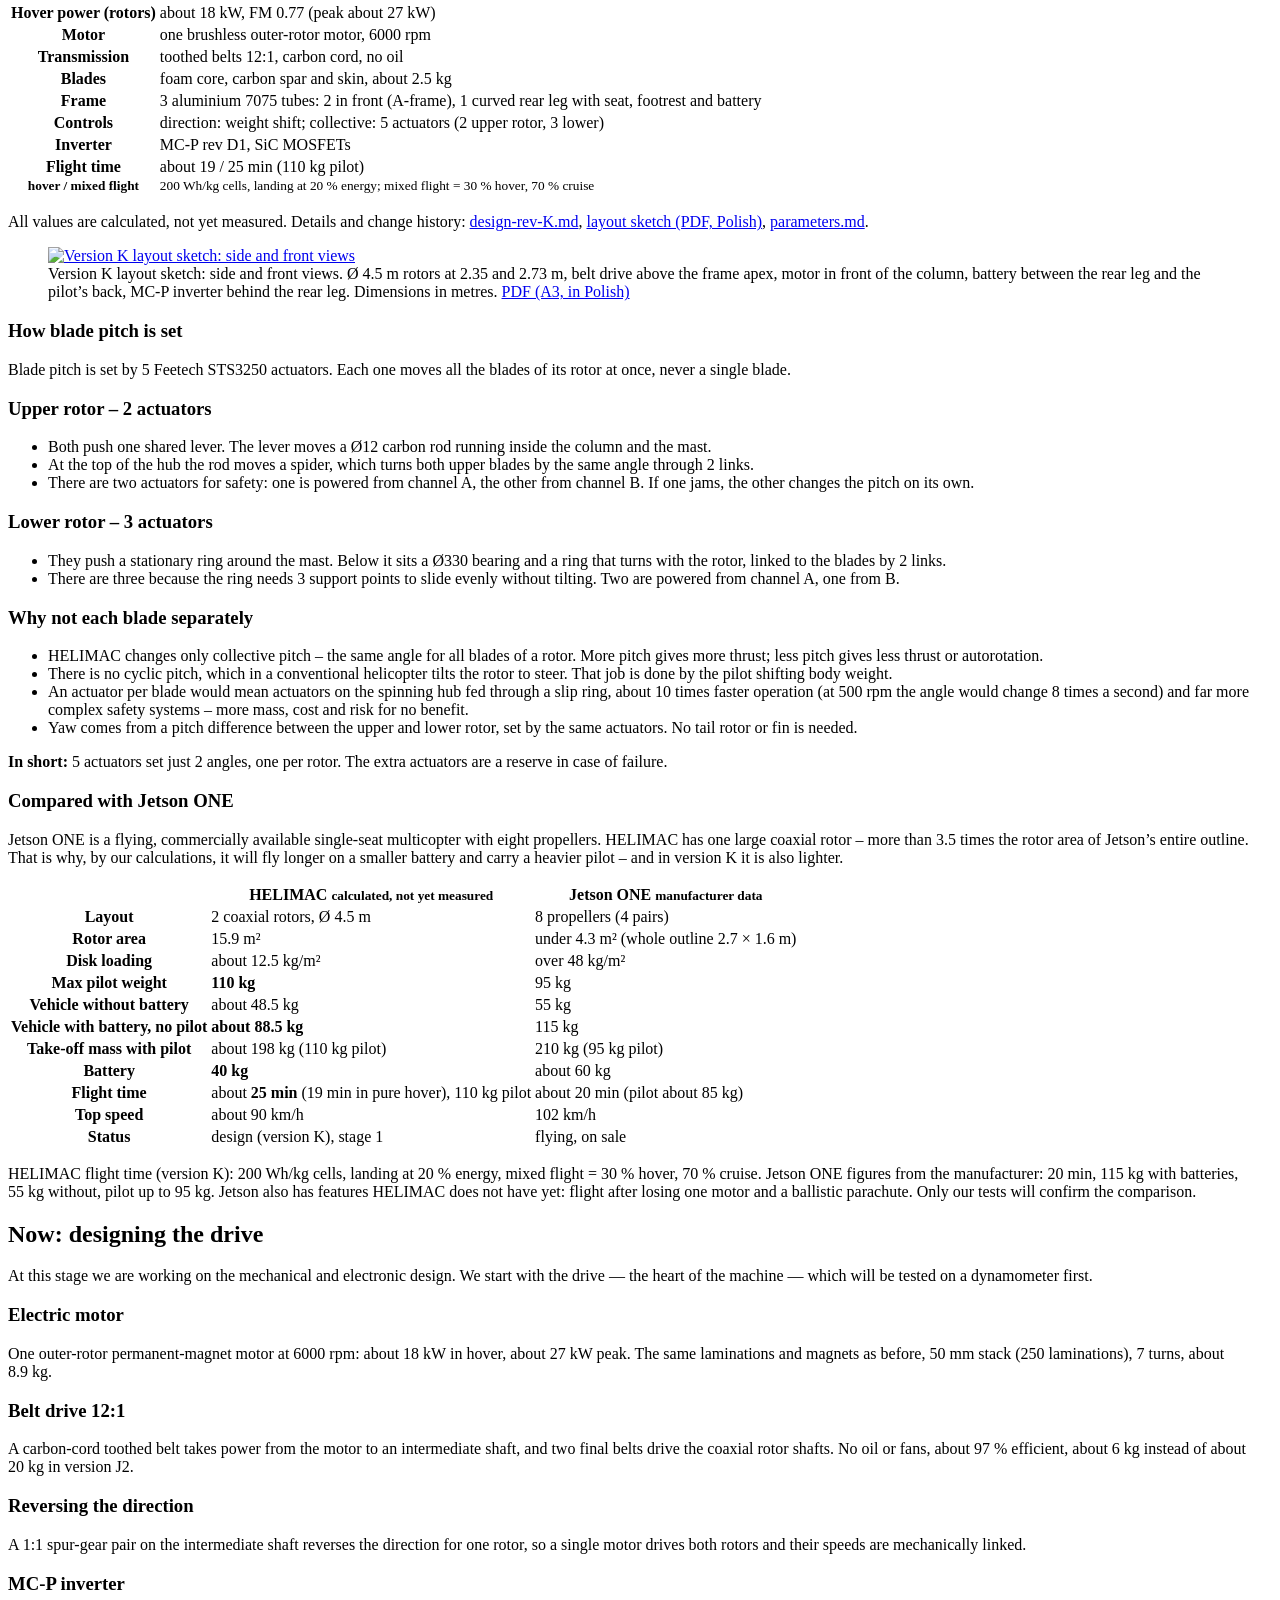
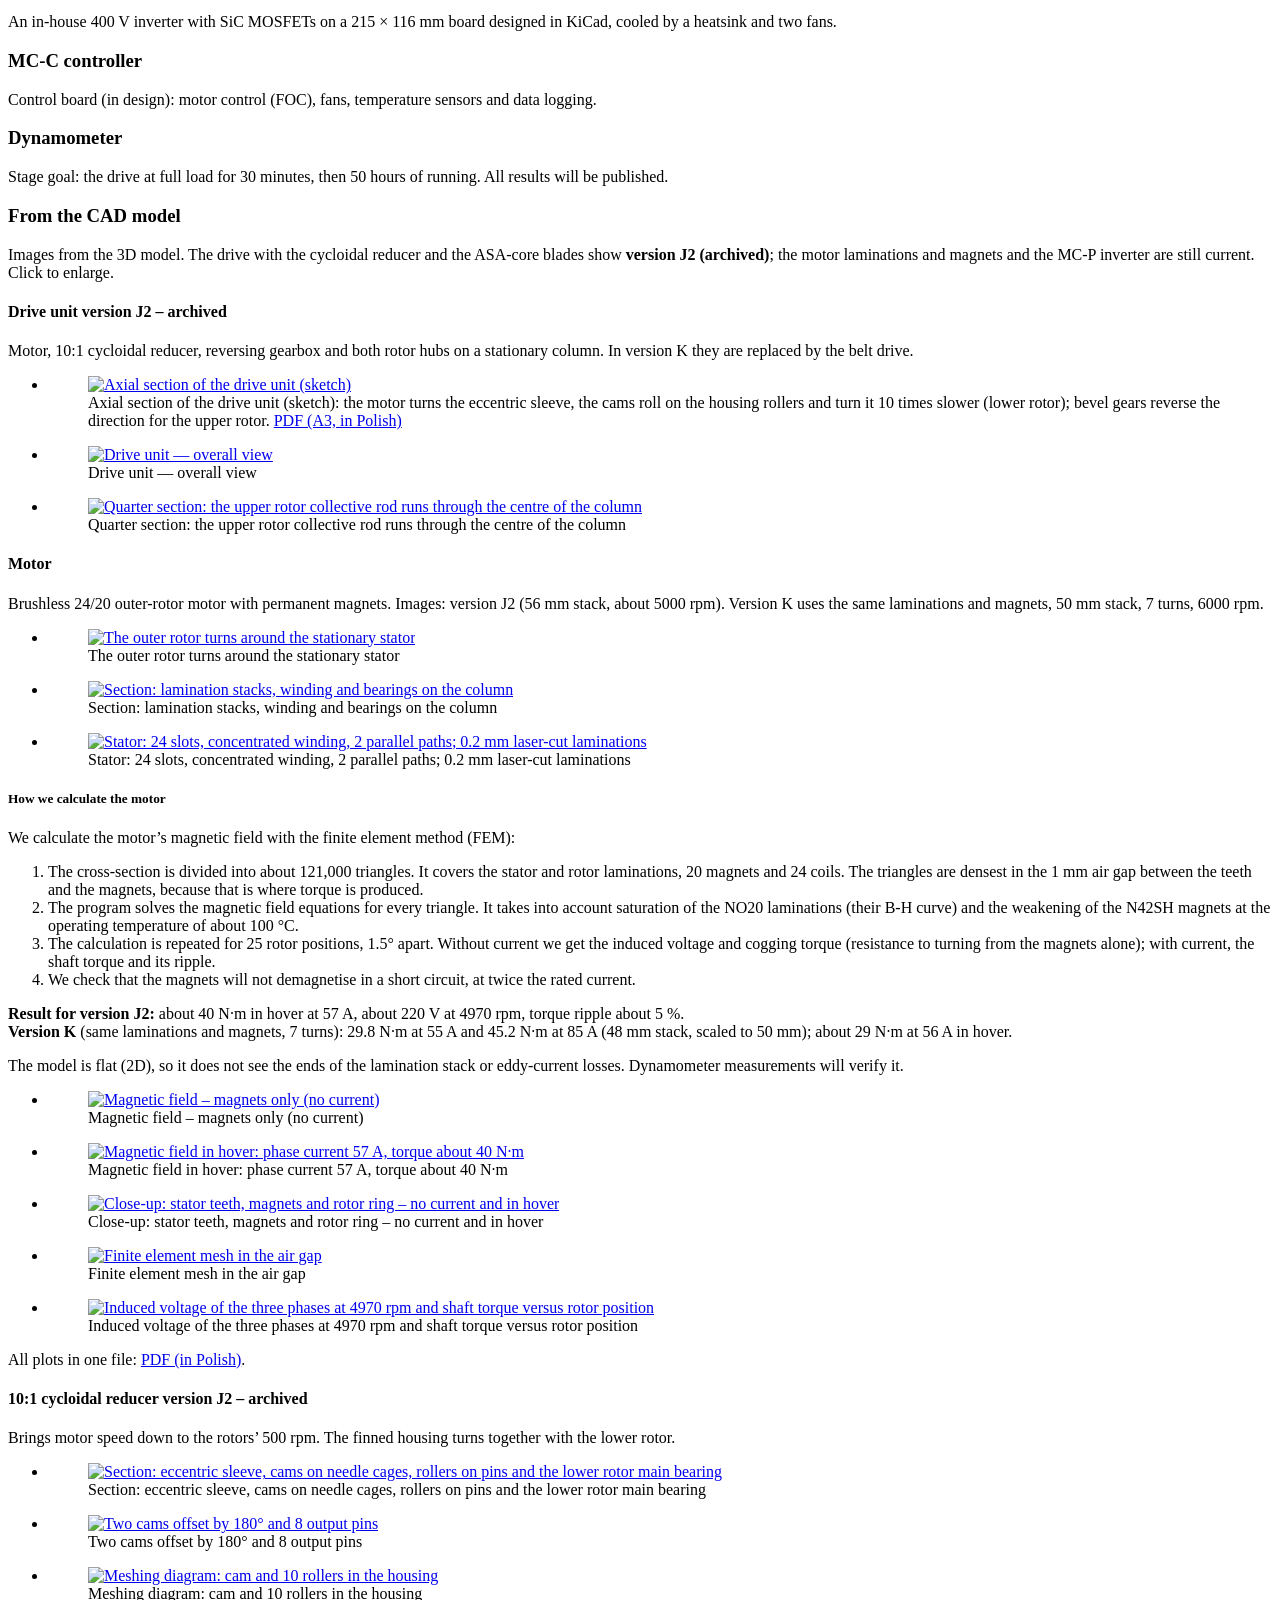
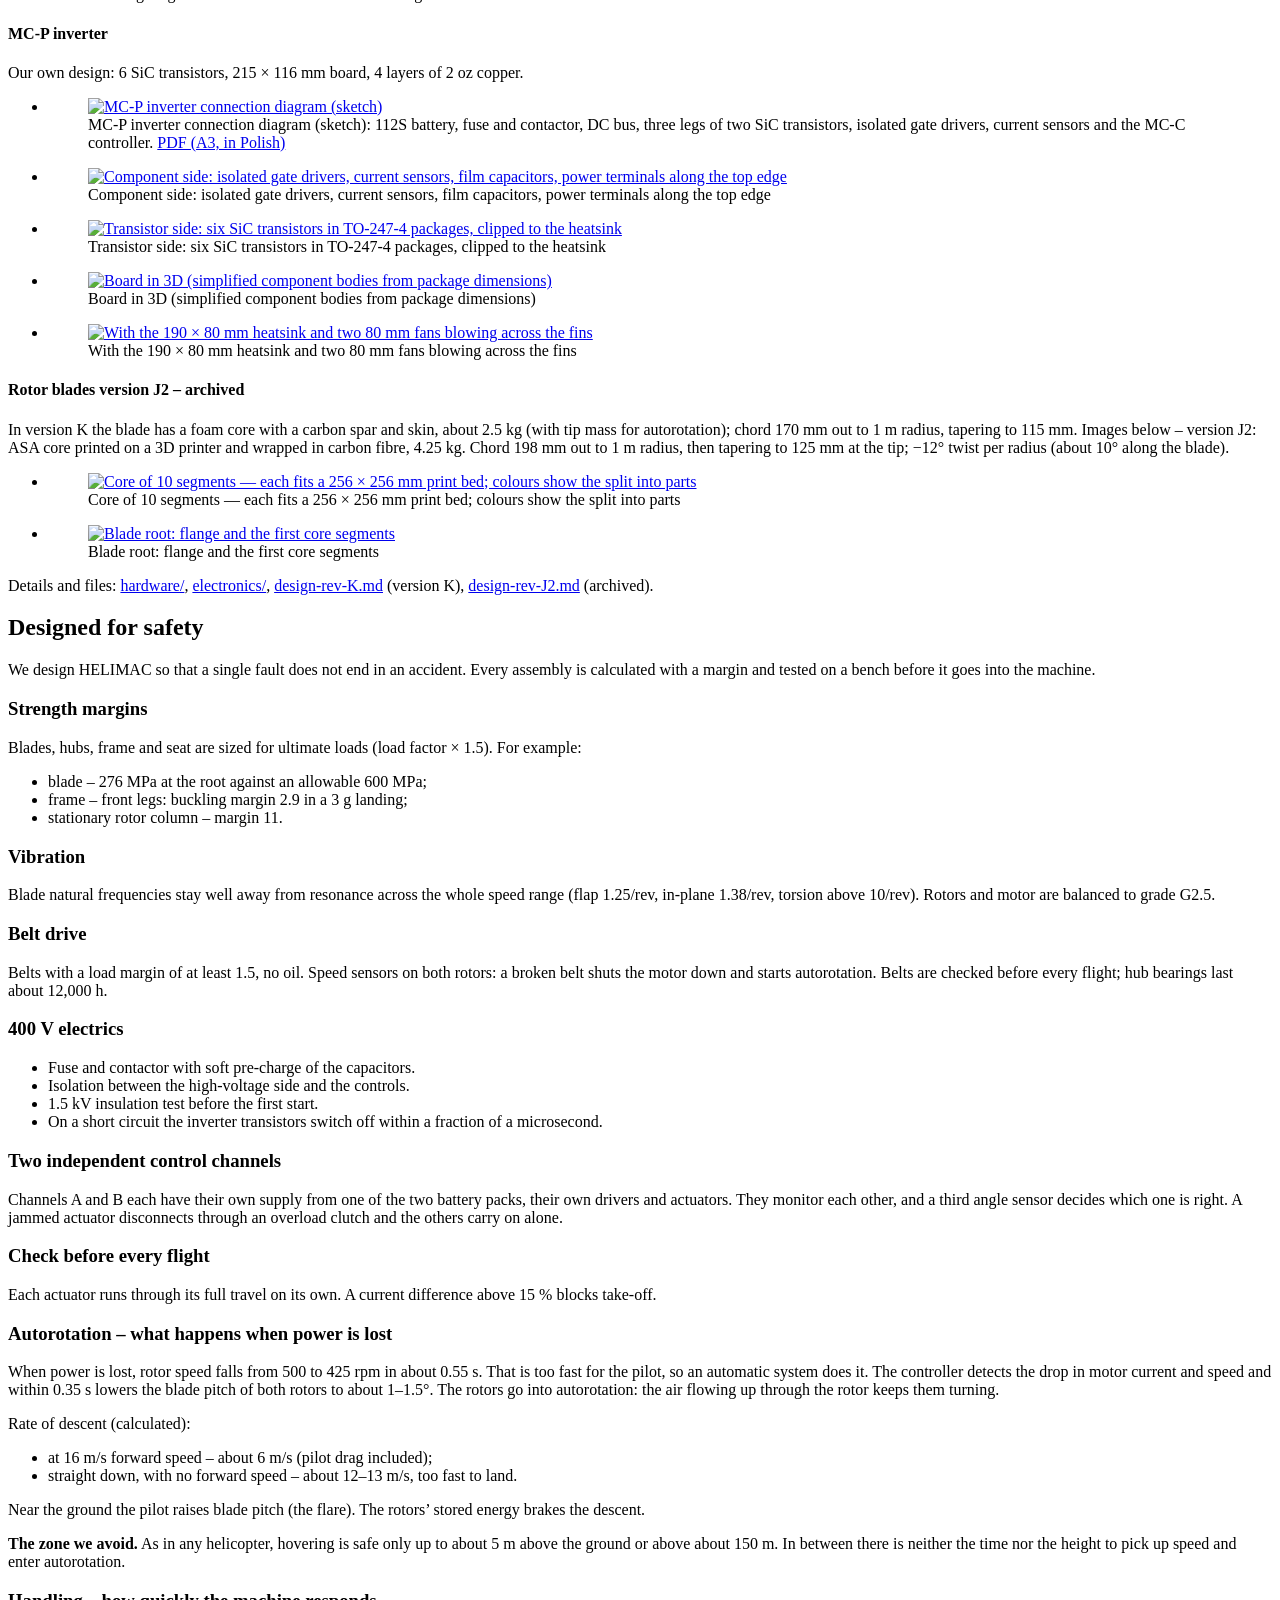
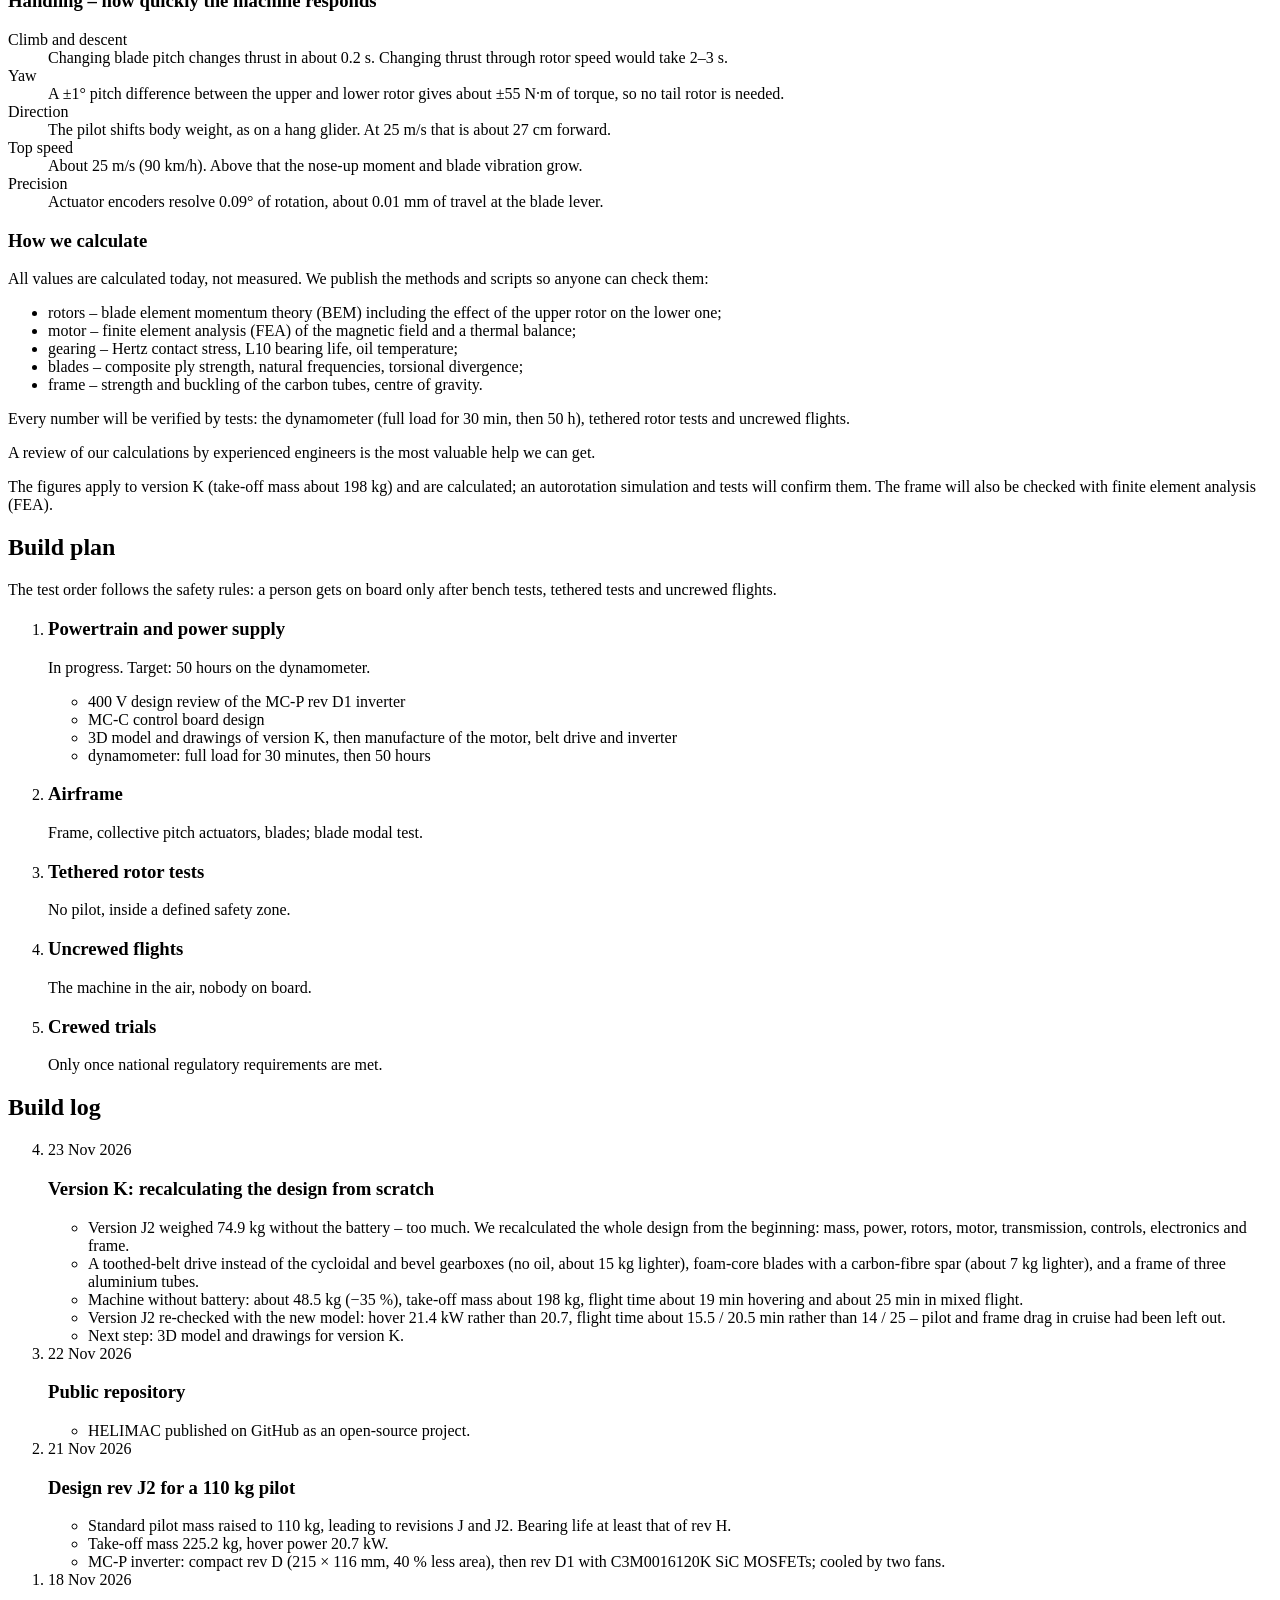
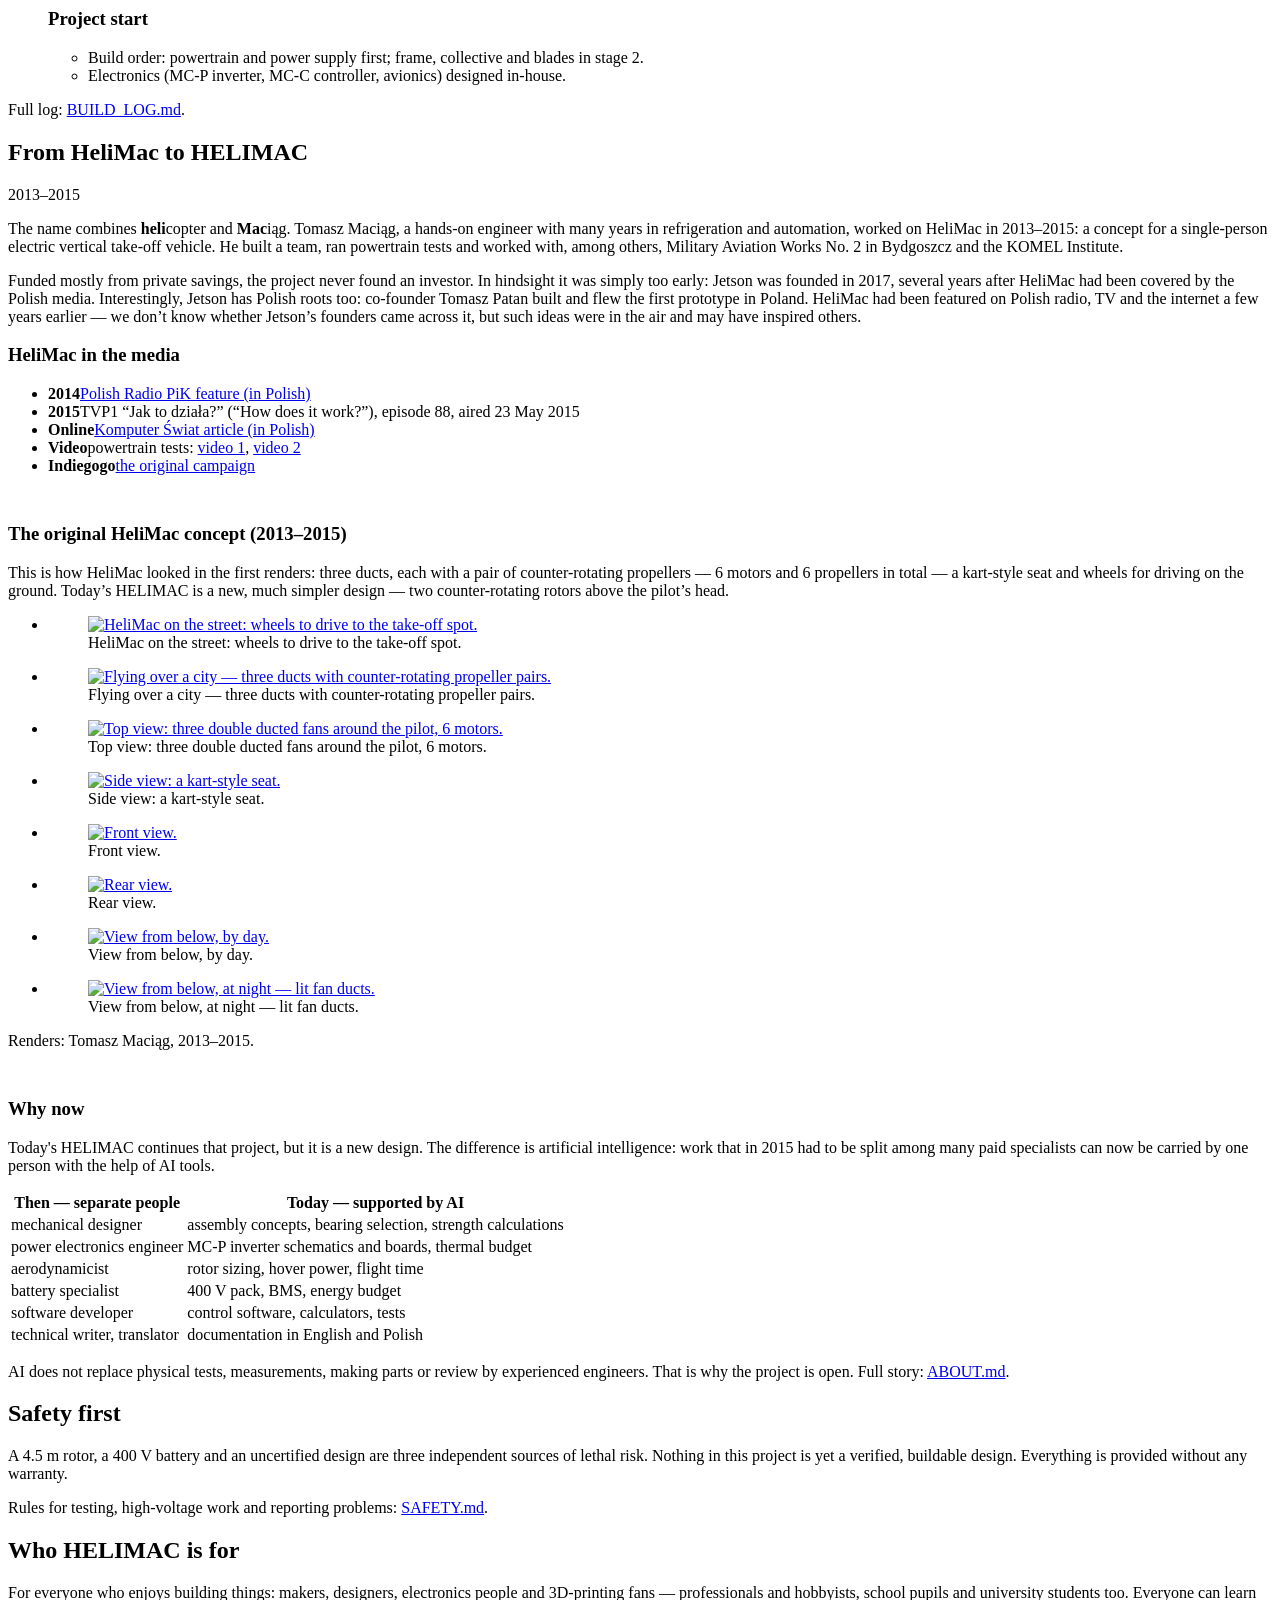
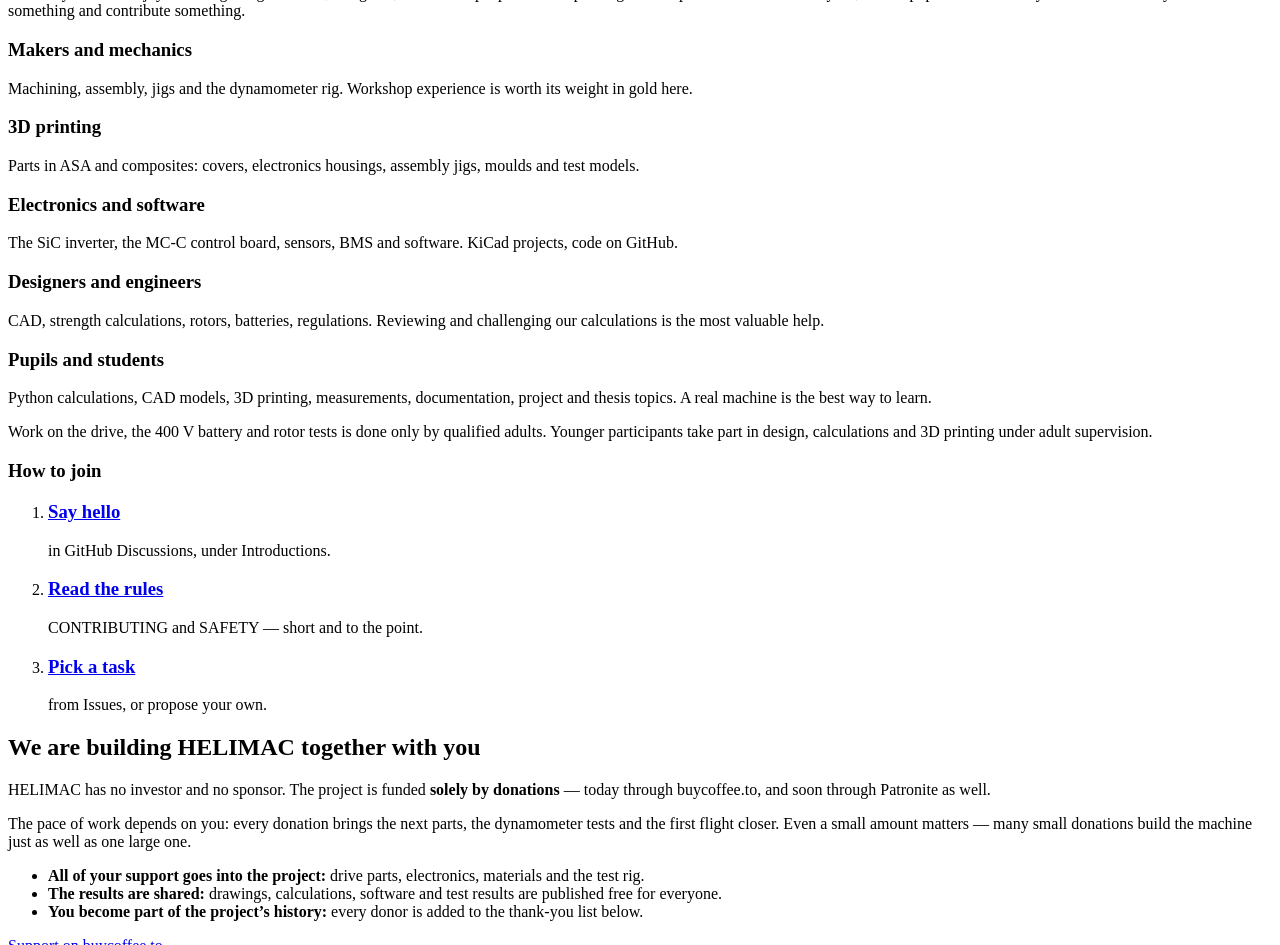
==== commit 5e089484: "Website: version K - belt drive, foam blades, Al frame; new side view and layout sketch; parameters," ====
--- a/website/en/index.html
+++ b/website/en/index.html
@@ -65,124 +65,122 @@
 
     <figure class="drawing">
       <svg viewBox="0 0 1060 680" role="img" aria-labelledby="dwg-title dwg-desc" xmlns="http://www.w3.org/2000/svg">
-  <title id="dwg-title">HELIMAC, right side view</title>
-  <desc id="dwg-desc">Technical drawing: two counter-rotating 4500&nbsp;mm rotors at 2395 and 2785&nbsp;mm above ground. Below the rotors the reversing gearbox, the finned cycloidal reducer, the motor and the frame plate with carabiner; blade pitch is set by five actuators. Ø45 carbon-tube frame: a hang-glider-style A-frame in front, held by the pilot, and a rear leg behind the back carrying the battery and inverter, reaching under the saddle to the footrest 380&nbsp;mm above ground.</desc>
+  <title id="dwg-title">HELIMAC version K, right side view</title>
+  <desc id="dwg-desc">Drawing: two counter-rotating 4500&nbsp;mm rotors at 2350 and 2730&nbsp;mm above ground. Below the rotors the 12:1 belt drive above the frame apex, with the motor in front of the column; blade pitch is set by five actuators. Frame of three aluminium tubes: a hang-glider-style A-frame in front, held by the pilot, and a curved rear leg carrying the seat, the footrest 380&nbsp;mm above ground, the battery and the inverter. Leg spread 1950&nbsp;mm.</desc>
   <defs>
     <marker id="arr" viewBox="0 0 10 10" refX="10" refY="5" markerWidth="10" markerHeight="10" orient="auto-start-reverse"><path d="M0 1.5 L10 5 L0 8.5 z" class="d-arrow"/></marker>
-    <linearGradient id="g-metal" x1="0" x2="1" y1="0" y2="0"><stop offset="0" stop-color="#c9cfd6"/><stop offset=".45" stop-color="#f4f6f8"/><stop offset="1" stop-color="#b9c0c8"/></linearGradient>
-    <linearGradient id="g-dark" x1="0" x2="1" y1="0" y2="0"><stop offset="0" stop-color="#2a3038"/><stop offset=".5" stop-color="#4a525c"/><stop offset="1" stop-color="#1c2127"/></linearGradient>
-    <linearGradient id="g-red" x1="0" x2="1" y1="0" y2="0"><stop offset="0" stop-color="#b8000a"/><stop offset=".5" stop-color="#ff2a2f"/><stop offset="1" stop-color="#a30009"/></linearGradient>
-    <linearGradient id="g-tube" x1="0" x2="1" y1="0" y2="0"><stop offset="0" stop-color="#0e1013"/><stop offset=".45" stop-color="#4a525c"/><stop offset="1" stop-color="#0e1013"/></linearGradient>
-    <pattern id="p-carbon" width="6" height="6" patternUnits="userSpaceOnUse"><rect width="6" height="6" fill="#1b2026"/><path d="M0 6 L6 0" stroke="#2e353e" stroke-width="1.4"/></pattern>
+    <linearGradient id="g-metal" x1="0" x2="1"><stop offset="0" stop-color="#c9cfd6"/><stop offset=".45" stop-color="#f4f6f8"/><stop offset="1" stop-color="#b9c0c8"/></linearGradient>
+    <linearGradient id="g-dark" x1="0" x2="1"><stop offset="0" stop-color="#2a3038"/><stop offset=".5" stop-color="#4a525c"/><stop offset="1" stop-color="#1c2127"/></linearGradient>
+    <linearGradient id="g-red" x1="0" x2="1"><stop offset="0" stop-color="#b8000a"/><stop offset=".5" stop-color="#ff2a2f"/><stop offset="1" stop-color="#a30009"/></linearGradient>
+    <linearGradient id="g-tube" x1="0" x2="1"><stop offset="0" stop-color="#7d8792"/><stop offset=".45" stop-color="#dde1e6"/><stop offset="1" stop-color="#7d8792"/></linearGradient>
   </defs>
   <line x1="500" y1="28" x2="500" y2="640" class="d-center"/>
-  <line x1="250" y1="620" x2="760" y2="620" class="d-ground"/>
-  <g class="d-hatch"><line x1="262" y1="632" x2="274" y2="620"/><line x1="286" y1="632" x2="298" y2="620"/><line x1="310" y1="632" x2="322" y2="620"/><line x1="334" y1="632" x2="346" y2="620"/><line x1="358" y1="632" x2="370" y2="620"/><line x1="382" y1="632" x2="394" y2="620"/><line x1="406" y1="632" x2="418" y2="620"/><line x1="430" y1="632" x2="442" y2="620"/><line x1="454" y1="632" x2="466" y2="620"/><line x1="478" y1="632" x2="490" y2="620"/><line x1="502" y1="632" x2="514" y2="620"/><line x1="526" y1="632" x2="538" y2="620"/><line x1="550" y1="632" x2="562" y2="620"/><line x1="574" y1="632" x2="586" y2="620"/><line x1="598" y1="632" x2="610" y2="620"/><line x1="622" y1="632" x2="634" y2="620"/><line x1="646" y1="632" x2="658" y2="620"/><line x1="670" y1="632" x2="682" y2="620"/><line x1="694" y1="632" x2="706" y2="620"/><line x1="718" y1="632" x2="730" y2="620"/><line x1="742" y1="632" x2="754" y2="620"/></g>
-  <!-- noga tylna CFRP Ø45: za plecami pilota, niesie akumulator i falownik, sięga do podnóżka (D12, do przeliczenia) -->
-  <path d="M478 194 C470 215 466 240 466 262 L466 372 C466 394 476 410 494 432 L533 532" class="d-tube"/>
-  <path d="M478 194 C470 215 466 240 466 262 L466 372 C466 394 476 410 494 432 L533 532" class="d-tube-hi"/>
-  <circle cx="536" cy="540" r="7.5" class="d-ink-fill"/><circle cx="536" cy="540" r="3" fill="#6b7480"/>
-  <!-- akumulator 112S, 2 pakiety -->
-  <rect x="418" y="286" width="44" height="92" rx="5" fill="url(#g-red)" stroke="#0e1013" stroke-width="2"/>
-  <line x1="418" y1="332" x2="462" y2="332" stroke="#0e1013" stroke-width="1.4"/>
-  <g stroke="#fff" stroke-width="1.6" opacity=".85"><line x1="426" y1="298" x2="452" y2="298"/><line x1="426" y1="304" x2="446" y2="304"/><line x1="426" y1="344" x2="452" y2="344"/><line x1="426" y1="350" x2="446" y2="350"/></g>
-  <rect x="462" y="292" width="5" height="80" fill="#0e1013"/>
-  <!-- falownik MC-P: radiator z żebrami + 2 wentylatory -->
-  <rect x="430" y="232" width="32" height="46" rx="3" fill="url(#g-metal)" stroke="#0e1013" stroke-width="1.8"/>
-  <g stroke="#7d8792" stroke-width="1.1"><line x1="434" y1="236" x2="434" y2="274"/><line x1="438" y1="236" x2="438" y2="274"/><line x1="442" y1="236" x2="442" y2="274"/><line x1="446" y1="236" x2="446" y2="274"/><line x1="450" y1="236" x2="450" y2="274"/><line x1="454" y1="236" x2="454" y2="274"/><line x1="458" y1="236" x2="458" y2="274"/></g>
-  <rect x="424" y="238" width="7" height="34" rx="1.5" fill="#1c2127"/>
-  <!-- pilot 1,80 m / do 110 kg – sylwetka -->
+  <line x1="250" y1="620" x2="800" y2="620" class="d-ground"/>
+  <g class="d-hatch"><line x1="262" y1="632" x2="274" y2="620"/><line x1="286" y1="632" x2="298" y2="620"/><line x1="310" y1="632" x2="322" y2="620"/><line x1="334" y1="632" x2="346" y2="620"/><line x1="358" y1="632" x2="370" y2="620"/><line x1="382" y1="632" x2="394" y2="620"/><line x1="406" y1="632" x2="418" y2="620"/><line x1="430" y1="632" x2="442" y2="620"/><line x1="454" y1="632" x2="466" y2="620"/><line x1="478" y1="632" x2="490" y2="620"/><line x1="502" y1="632" x2="514" y2="620"/><line x1="526" y1="632" x2="538" y2="620"/><line x1="550" y1="632" x2="562" y2="620"/><line x1="574" y1="632" x2="586" y2="620"/><line x1="598" y1="632" x2="610" y2="620"/><line x1="622" y1="632" x2="634" y2="620"/><line x1="646" y1="632" x2="658" y2="620"/><line x1="670" y1="632" x2="682" y2="620"/><line x1="694" y1="632" x2="706" y2="620"/><line x1="718" y1="632" x2="730" y2="620"/><line x1="742" y1="632" x2="754" y2="620"/><line x1="766" y1="632" x2="778" y2="620"/></g>
+  <!-- noga tylna Al 7075 Ø50×2, lekko wygięta: siodełko, podnóżek, akumulator, falownik -->
+  <path d="M496 212 C466 300 404 430 350 620" class="d-tube al"/><path d="M496 212 C466 300 404 430 350 620" class="d-tube-hi al"/>
+  <rect x="338" y="614" width="24" height="8" rx="3" class="d-ink-fill"/>
+  <!-- falownik MC-P za nogą tylną -->
+  <line x1="452" y1="279" x2="468" y2="281" class="d-ink" stroke-width="2.5"/>
+  <rect x="418" y="265" width="34" height="28" rx="3" fill="url(#g-metal)" stroke="#0e1013" stroke-width="1.8"/>
+  <g stroke="#7d8792" stroke-width="1.1"><line x1="422" y1="268" x2="422" y2="290"/><line x1="426" y1="268" x2="426" y2="290"/><line x1="430" y1="268" x2="430" y2="290"/><line x1="434" y1="268" x2="434" y2="290"/><line x1="438" y1="268" x2="438" y2="290"/><line x1="442" y1="268" x2="442" y2="290"/><line x1="446" y1="268" x2="446" y2="290"/></g>
+  <!-- podnóżek 380 mm nad ziemią -->
+  <path d="M362 544 L602 544 M602 536 L602 550" class="d-ink" stroke-width="5" stroke-linecap="round" fill="none"/>
+  <!-- akumulator 40 kg, 112S4P, dwie połówki z BMS -->
+  <rect x="448" y="342" width="38" height="84" rx="5" fill="url(#g-red)" stroke="#0e1013" stroke-width="2"/>
+  <line x1="448" y1="384" x2="486" y2="384" stroke="#0e1013" stroke-width="1.4"/>
+  <g stroke="#fff" stroke-width="1.6" opacity=".85"><line x1="455" y1="354" x2="478" y2="354"/><line x1="455" y1="360" x2="472" y2="360"/><line x1="455" y1="396" x2="478" y2="396"/><line x1="455" y1="402" x2="472" y2="402"/></g>
+  <!-- pilot 1,80 m / do 110 kg -->
   <g class="d-pilot">
-    <path d="M498 372 L556 452 L541 528" class="d-limb thigh far"/>
-    <path d="M541 530 L566 533" class="d-foot far"/>
-    <path d="M482 276 C478 300 478 330 482 352 C484 366 490 376 502 378 L520 376 C524 352 526 322 524 296 C523 282 518 272 506 268 C496 266 486 268 482 276 Z" class="d-torso"/>
-    <path d="M481 296 L524 296 M482 352 C496 360 512 360 522 352" class="d-harness"/>
-    <path d="M502 374 L566 448 L544 532" class="d-limb thigh"/>
-    <path d="M543 535 L572 538" class="d-foot"/>
-    <path d="M510 284 L516 332 L541 336" class="d-arm"/>
-    <circle cx="543" cy="336" r="5.5" class="d-hand"/>
-    <path d="M500 258 L512 258 L512 270 L500 270 Z" class="d-torso"/>
-    <circle cx="508" cy="240" r="20" class="d-head"/>
-    <path d="M486 242 C486 222 498 214 509 214 C523 214 531 225 531 236 L520 237 L516 232 L488 244 Z" class="d-helmet"/>
-    <path d="M523 239 L531 239 L530 250 L521 248 Z" class="d-visor"/>
+    <path d="M500 444 L582 456 L560 532" class="d-limb thigh far"/>
+    <path d="M560 534 L586 538" class="d-foot far"/>
+    <path d="M486 324 C482 350 482 390 486 424 C488 438 494 446 506 448 L522 446 C526 418 528 380 526 342 C525 328 520 318 508 314 C498 312 490 316 486 324 Z" class="d-torso"/>
+    <path d="M485 344 L526 344 M486 424 C500 432 514 432 524 424" class="d-harness"/>
+    <path d="M504 446 L590 452 L566 536" class="d-limb thigh"/>
+    <path d="M565 539 L594 541" class="d-foot"/>
+    <path d="M512 330 L536 376 L582 352" class="d-arm"/>
+    <circle cx="585" cy="351" r="5.5" class="d-hand"/>
+    <path d="M500 302 L512 302 L512 316 L500 316 Z" class="d-torso"/>
+    <circle cx="508" cy="286" r="20" class="d-head"/>
+    <path d="M486 288 C486 268 498 260 509 260 C523 260 531 271 531 282 L520 283 L516 278 L488 290 Z" class="d-helmet"/>
+    <path d="M523 285 L531 285 L530 296 L521 294 Z" class="d-visor"/>
   </g>
-  <path d="M474 376 C490 370 512 370 532 376 L530 384 C512 380 492 380 476 384 Z" class="d-ink-fill"/>
-  <line x1="502" y1="382" x2="470" y2="400" class="d-ink" stroke-width="3"/>
-  <!-- trójkąt przedni jak w lotni: 2 nogi CFRP Ø45×2,5 (±60°, z boku nakładają się), skrócone – D12 -->
-  <path d="M522 192 L571 560" class="d-tube"/><path d="M522 192 L571 560" class="d-tube-hi"/>
-  <rect x="563" y="556" width="16" height="9" rx="3" class="d-ink-fill"/>
-  <!-- płyta ramy / adapter K03, karabinek -->
-  <rect x="452" y="187" width="96" height="7" rx="2" fill="url(#g-dark)" stroke="#0e1013" stroke-width="1.2"/>
-  <path d="M500 194 C493 196 493 210 500 212 C507 210 507 196 500 194 Z" fill="none" stroke="#e8070f" stroke-width="2.6"/>
-  <!-- 2 siłowniki wirnika górnego: wspólna dźwignia → pręt Ø12 w kolumnie -->
-  <rect x="510" y="196" width="18" height="10" rx="2" class="d-servo"/><rect x="530" y="196" width="10" height="10" rx="2" class="d-servo"/>
-  <line x1="504" y1="200" x2="512" y2="200" class="d-ink" stroke-width="2"/>
-  <!-- silnik 24/20, wirnik zewnętrzny Ø236 -->
-  <rect x="476" y="172" width="48" height="15" rx="3" fill="url(#g-dark)" stroke="#0e1013" stroke-width="1.6"/>
-  <g stroke="#6b7480" stroke-width="1"><line x1="481" y1="174" x2="481" y2="185"/><line x1="486" y1="174" x2="486" y2="185"/><line x1="491" y1="174" x2="491" y2="185"/><line x1="496" y1="174" x2="496" y2="185"/><line x1="501" y1="174" x2="501" y2="185"/><line x1="506" y1="174" x2="506" y2="185"/><line x1="511" y1="174" x2="511" y2="185"/><line x1="516" y1="174" x2="516" y2="185"/><line x1="521" y1="174" x2="521" y2="185"/></g>
-  <!-- przekładnia cykloidalna 10:1, korpus z żebrami, pierścień PK z 2 wentylatorami -->
-  <rect x="464" y="149" width="72" height="22" rx="3" fill="url(#g-red)" stroke="#0e1013" stroke-width="1.8"/>
-  <g stroke="#7a0006" stroke-width="1.2"><line x1="468" y1="152" x2="468" y2="168"/><line x1="472" y1="152" x2="472" y2="168"/><line x1="476" y1="152" x2="476" y2="168"/><line x1="480" y1="152" x2="480" y2="168"/><line x1="484" y1="152" x2="484" y2="168"/><line x1="488" y1="152" x2="488" y2="168"/><line x1="492" y1="152" x2="492" y2="168"/><line x1="496" y1="152" x2="496" y2="168"/><line x1="500" y1="152" x2="500" y2="168"/><line x1="504" y1="152" x2="504" y2="168"/><line x1="508" y1="152" x2="508" y2="168"/><line x1="512" y1="152" x2="512" y2="168"/><line x1="516" y1="152" x2="516" y2="168"/><line x1="520" y1="152" x2="520" y2="168"/><line x1="524" y1="152" x2="524" y2="168"/><line x1="528" y1="152" x2="528" y2="168"/><line x1="532" y1="152" x2="532" y2="168"/></g>
-  <rect x="459" y="152" width="82" height="16" rx="3" fill="none" stroke="#0e1013" stroke-width="1" stroke-dasharray="4 3"/>
+  <line x1="402" y1="470" x2="482" y2="456" class="d-ink" stroke-width="3.5"/>
+  <path d="M472 450 C488 444 510 444 530 450 L528 458 C510 454 490 454 474 458 Z" class="d-ink-fill"/>
+  <!-- trójkąt przedni: 2 rury Al 7075 Ø40×1,5 (z boku nakładają się), stopy 1,20 m przed osią -->
+  <path d="M504 212 L740 616" class="d-tube al thin"/><path d="M504 212 L740 616" class="d-tube-hi al"/>
+  <rect x="728" y="614" width="24" height="8" rx="3" class="d-ink-fill"/>
+  <!-- węzeł ramy 2,05 m -->
+  <rect x="474" y="207" width="52" height="8" rx="2" fill="url(#g-dark)" stroke="#0e1013" stroke-width="1.2"/>
+  <!-- silnik 6000 obr/min, wirnik zewnętrzny, przed kolumną -->
+  <rect x="524" y="198" width="34" height="22" rx="3" fill="url(#g-dark)" stroke="#0e1013" stroke-width="1.6"/>
+  <g stroke="#6b7480" stroke-width="1"><line x1="528" y1="200" x2="528" y2="218"/><line x1="532" y1="200" x2="532" y2="218"/><line x1="536" y1="200" x2="536" y2="218"/><line x1="540" y1="200" x2="540" y2="218"/><line x1="544" y1="200" x2="544" y2="218"/><line x1="548" y1="200" x2="548" y2="218"/><line x1="552" y1="200" x2="552" y2="218"/></g>
+  <rect x="536" y="190" width="10" height="8" rx="1.5" fill="#6b7480" stroke="#0e1013" stroke-width="1"/>
+  <!-- przekładnia pasowa 12:1: pas 1 silnik → wałek pośredni, koła 1:1, 2 pasy końcowe na wały wirników; bez oleju -->
+  <rect x="478" y="186" width="46" height="21" rx="4" fill="url(#g-red)" stroke="#0e1013" stroke-width="1.8"/>
+  <path d="M482 190 L520 190 M482 203 L520 203" stroke="#fff" stroke-width="1.4" opacity=".8"/>
+  <path d="M541 192 C541 186 530 184 520 186" fill="none" stroke="#0e1013" stroke-width="2.4"/>
+  <!-- 2 siłowniki wirnika górnego (wspólna dźwignia → pręt Ø12 w wale) -->
+  <rect x="458" y="192" width="18" height="11" rx="2" class="d-servo"/>
+  <rect x="494" y="80" width="12" height="106" fill="url(#g-metal)" stroke="#0e1013" stroke-width="1.4"/>
   <!-- 3 siłowniki wirnika dolnego (z boku widoczne 2), pierścień nieruchomy + łożysko Ø330 -->
-  <rect x="444" y="139" width="14" height="13" rx="2" class="d-servo"/><rect x="542" y="139" width="14" height="13" rx="2" class="d-servo"/>
-  <rect x="458" y="143" width="84" height="5" rx="1.5" fill="#6b7480" stroke="#0e1013" stroke-width="1"/>
-  <rect x="476" y="133" width="48" height="13" rx="3" class="d-hub"/>
-  <path d="M434.0 137.8 L50.0 128.4 L50.0 131.6 L434.0 144.2 z" class="d-blade"/>
-  <path d="M92.0 129.3 L50.0 128.4 L50.0 131.6 L92.0 133.1 z" class="d-tip"/>
-  <rect x="434.0" y="136.5" width="26" height="9" rx="2" class="d-grip"/>
-  <path d="M566.0 137.8 L950.0 128.4 L950.0 131.6 L566.0 144.2 z" class="d-blade"/>
-  <path d="M908.0 129.3 L950.0 128.4 L950.0 131.6 L908.0 133.1 z" class="d-tip"/>
-  <rect x="540.0" y="136.5" width="26" height="9" rx="2" class="d-grip"/>
-  <ellipse cx="500" cy="130.0" rx="450" ry="7" class="d-disc"/>
-  <!-- przekładnia nawrotna stożkowa z32/z16 -->
-  <path d="M484 132 L488 112 L512 112 L516 132 Z" fill="url(#g-metal)" stroke="#0e1013" stroke-width="1.8"/>
-  <line x1="486" y1="122" x2="514" y2="122" stroke="#7d8792" stroke-width="1"/>
-  <rect x="494" y="68" width="12" height="44" fill="url(#g-tube)" stroke="#0e1013" stroke-width="1.4"/>
-  <rect x="480" y="55" width="40" height="13" rx="3" class="d-hub"/>
-  <path d="M434.0 59.8 L50.0 50.4 L50.0 53.6 L434.0 66.2 z" class="d-blade"/>
-  <path d="M92.0 51.3 L50.0 50.4 L50.0 53.6 L92.0 55.1 z" class="d-tip"/>
-  <rect x="434.0" y="58.5" width="26" height="9" rx="2" class="d-grip"/>
-  <path d="M566.0 59.8 L950.0 50.4 L950.0 53.6 L566.0 66.2 z" class="d-blade"/>
-  <path d="M908.0 51.3 L950.0 50.4 L950.0 53.6 L908.0 55.1 z" class="d-tip"/>
-  <rect x="540.0" y="58.5" width="26" height="9" rx="2" class="d-grip"/>
-  <ellipse cx="500" cy="52.0" rx="450" ry="7" class="d-disc"/>
-  <rect x="497" y="47" width="6" height="8" rx="1" class="d-ink-fill"/>
-  <line x1="50" y1="40" x2="50" y2="14" class="d-ext"/>
-  <line x1="950" y1="40" x2="950" y2="14" class="d-ext"/>
+  <rect x="456" y="160" width="14" height="13" rx="2" class="d-servo"/><rect x="530" y="160" width="14" height="13" rx="2" class="d-servo"/>
+  <rect x="466" y="156" width="68" height="5" rx="1.5" fill="#6b7480" stroke="#0e1013" stroke-width="1"/>
+  <rect x="478" y="143" width="44" height="13" rx="3" class="d-hub"/>
+  <path d="M434.0 147.2 L50.0 137.6 L50.0 140.4 L434.0 152.8 z" class="d-blade"/>
+  <path d="M92.0 138.4 L50.0 137.6 L50.0 140.4 L92.0 142.0 z" class="d-tip"/>
+  <rect x="434.0" y="146.0" width="24" height="8" rx="2" class="d-grip"/>
+  <path d="M566.0 147.2 L950.0 137.6 L950.0 140.4 L566.0 152.8 z" class="d-blade"/>
+  <path d="M908.0 138.4 L950.0 137.6 L950.0 140.4 L908.0 142.0 z" class="d-tip"/>
+  <rect x="542.0" y="146.0" width="24" height="8" rx="2" class="d-grip"/>
+  <ellipse cx="500" cy="139" rx="450" ry="7" class="d-disc"/>
+  <rect x="481" y="67" width="38" height="13" rx="3" class="d-hub"/>
+  <path d="M434.0 71.2 L50.0 61.6 L50.0 64.4 L434.0 76.8 z" class="d-blade"/>
+  <path d="M92.0 62.4 L50.0 61.6 L50.0 64.4 L92.0 66.0 z" class="d-tip"/>
+  <rect x="434.0" y="70.0" width="24" height="8" rx="2" class="d-grip"/>
+  <path d="M566.0 71.2 L950.0 61.6 L950.0 64.4 L566.0 76.8 z" class="d-blade"/>
+  <path d="M908.0 62.4 L950.0 61.6 L950.0 64.4 L908.0 66.0 z" class="d-tip"/>
+  <rect x="542.0" y="70.0" width="24" height="8" rx="2" class="d-grip"/>
+  <ellipse cx="500" cy="63" rx="450" ry="7" class="d-disc"/>
+  <rect x="497" y="58" width="6" height="9" rx="1" class="d-ink-fill"/>
+  <line x1="50" y1="48" x2="50" y2="14" class="d-ext"/>
+  <line x1="950" y1="48" x2="950" y2="14" class="d-ext"/>
   <line x1="50" y1="22" x2="950" y2="22" class="d-dim dim-draw" pathLength="1" marker-start="url(#arr)" marker-end="url(#arr)"/>
   <g class="dim-label"><rect x="440" y="8" width="120" height="28" class="d-label-bg"/><text x="500" y="29" text-anchor="middle" class="d-text">Ø 4500</text></g>
-  <line x1="530" y1="141" x2="1000" y2="141" class="d-ext"/>
-  <line x1="530" y1="63" x2="1050" y2="63" class="d-ext"/>
-  <line x1="760" y1="620" x2="1050" y2="620" class="d-ext"/>
-  <line x1="990" y1="620" x2="990" y2="141" class="d-dim dim-draw late" pathLength="1" marker-start="url(#arr)" marker-end="url(#arr)"/>
-  <line x1="1040" y1="620" x2="1040" y2="63" class="d-dim dim-draw later" pathLength="1" marker-start="url(#arr)" marker-end="url(#arr)"/>
+  <line x1="530" y1="150" x2="1000" y2="150" class="d-ext"/>
+  <line x1="530" y1="74" x2="1050" y2="74" class="d-ext"/>
+  <line x1="800" y1="620" x2="1050" y2="620" class="d-ext"/>
+  <line x1="990" y1="620" x2="990" y2="150" class="d-dim dim-draw late" pathLength="1" marker-start="url(#arr)" marker-end="url(#arr)"/>
+  <line x1="1040" y1="620" x2="1040" y2="74" class="d-dim dim-draw later" pathLength="1" marker-start="url(#arr)" marker-end="url(#arr)"/>
   <g class="dim-label">
-    <rect x="972" y="350" width="36" height="70" class="d-label-bg"/><text transform="translate(997 385) rotate(-90)" text-anchor="middle" class="d-text">2395</text>
-    <rect x="1022" y="308" width="36" height="70" class="d-label-bg"/><text transform="translate(1047 343) rotate(-90)" text-anchor="middle" class="d-text">2785</text>
+    <rect x="972" y="352" width="36" height="70" class="d-label-bg"/><text transform="translate(997 387) rotate(-90)" text-anchor="middle" class="d-text">2350</text>
+    <rect x="1022" y="312" width="36" height="70" class="d-label-bg"/><text transform="translate(1047 347) rotate(-90)" text-anchor="middle" class="d-text">2730</text>
   </g>
-  <line x1="545" y1="540" x2="700" y2="540" class="d-ext"/>
-  <line x1="690" y1="620" x2="690" y2="540" class="d-dim dim-draw later" pathLength="1" marker-start="url(#arr)" marker-end="url(#arr)"/>
-  <g class="dim-label"><rect x="672" y="562" width="36" height="38" class="d-label-bg"/><text transform="translate(697 581) rotate(-90)" text-anchor="middle" class="d-text" font-size="16">380</text></g>
+  <line x1="350" y1="626" x2="350" y2="662" class="d-ext"/>
+  <line x1="740" y1="626" x2="740" y2="662" class="d-ext"/>
+  <line x1="350" y1="654" x2="740" y2="654" class="d-dim dim-draw later" pathLength="1" marker-start="url(#arr)" marker-end="url(#arr)"/>
+  <g class="dim-label"><rect x="515" y="641" width="70" height="26" class="d-label-bg"/><text x="550" y="660" text-anchor="middle" class="d-text" font-size="16">1950</text></g>
+  <line x1="356" y1="544" x2="282" y2="544" class="d-ext"/>
+  <line x1="290" y1="620" x2="290" y2="544" class="d-dim dim-draw later" pathLength="1" marker-start="url(#arr)" marker-end="url(#arr)"/>
+  <g class="dim-label"><rect x="272" y="563" width="36" height="38" class="d-label-bg"/><text transform="translate(297 582) rotate(-90)" text-anchor="middle" class="d-text" font-size="16">380</text></g>
   <g class="dim-label callouts">
-    <line x1="770" y1="56" x2="794" y2="87" class="d-ext"/><circle cx="770" cy="56" r="2.5" class="d-arrow"/><text x="800" y="92" class="d-note">upper rotor</text>
-    <line x1="770" y1="134" x2="794" y2="165" class="d-ext"/><circle cx="770" cy="134" r="2.5" class="d-arrow"/><text x="800" y="170" class="d-note">lower rotor</text>
-    <line x1="488" y1="120" x2="386" y2="95" class="d-ext"/><circle cx="488" cy="120" r="2.5" class="d-arrow"/><text x="380" y="100" class="d-note" text-anchor="end">reversing gearbox</text>
-    <line x1="446" y1="150" x2="386" y2="161" class="d-ext"/><circle cx="446" cy="150" r="2.5" class="d-arrow"/><text x="380" y="166" class="d-note" text-anchor="end">pitch actuators (3 + 2)</text>
-    <line x1="464" y1="164" x2="386" y2="185" class="d-ext"/><circle cx="464" cy="164" r="2.5" class="d-arrow"/><text x="380" y="190" class="d-note" text-anchor="end">10:1 cycloidal reducer</text>
-    <line x1="476" y1="182" x2="386" y2="207" class="d-ext"/><circle cx="476" cy="182" r="2.5" class="d-arrow"/><text x="380" y="212" class="d-note" text-anchor="end">24/20 motor</text>
-    <line x1="454" y1="192" x2="386" y2="231" class="d-ext"/><circle cx="454" cy="192" r="2.5" class="d-arrow"/><text x="380" y="236" class="d-note" text-anchor="end">frame plate + carabiner</text>
-    <line x1="428" y1="254" x2="386" y2="257" class="d-ext"/><circle cx="428" cy="254" r="2.5" class="d-arrow"/><text x="380" y="262" class="d-note" text-anchor="end">MC-P inverter</text>
-    <line x1="418" y1="332" x2="386" y2="327" class="d-ext"/><circle cx="418" cy="332" r="2.5" class="d-arrow"/><text x="380" y="332" class="d-note" text-anchor="end">400 V battery</text>
-    <line x1="470" y1="404" x2="386" y2="425" class="d-ext"/><circle cx="470" cy="404" r="2.5" class="d-arrow"/><text x="380" y="430" class="d-note" text-anchor="end">CFRP rear leg</text>
-    <line x1="528" y1="234" x2="634" y2="231" class="d-ext"/><circle cx="528" cy="234" r="2.5" class="d-arrow"/><text x="640" y="236" class="d-note">pilot up to 110 kg</text>
-    <line x1="530" y1="379" x2="634" y2="375" class="d-ext"/><circle cx="530" cy="379" r="2.5" class="d-arrow"/><text x="640" y="380" class="d-note">saddle</text>
-    <line x1="560" y1="484" x2="634" y2="467" class="d-ext"/><circle cx="560" cy="484" r="2.5" class="d-arrow"/><text x="640" y="472" class="d-note">front A-frame: 2 CFRP legs Ø45</text>
-    <line x1="542" y1="537" x2="714" y2="515" class="d-ext"/><circle cx="542" cy="537" r="2.5" class="d-arrow"/><text x="720" y="520" class="d-note">footrest</text>
+    <line x1="770" y1="68" x2="794" y2="95" class="d-ext"/><circle cx="770" cy="68" r="2.5" class="d-arrow"/><text x="800" y="100" class="d-note">upper rotor</text>
+    <line x1="770" y1="144" x2="794" y2="173" class="d-ext"/><circle cx="770" cy="144" r="2.5" class="d-arrow"/><text x="800" y="178" class="d-note">lower rotor</text>
+    <line x1="456" y1="166" x2="376" y2="170" class="d-ext"/><circle cx="456" cy="166" r="2.5" class="d-arrow"/><text x="370" y="175" class="d-note" text-anchor="end">pitch actuators (3 + 2)</text>
+    <line x1="478" y1="196" x2="376" y2="195" class="d-ext"/><circle cx="478" cy="196" r="2.5" class="d-arrow"/><text x="370" y="200" class="d-note" text-anchor="end">belt drive 12:1</text>
+    <line x1="476" y1="211" x2="376" y2="225" class="d-ext"/><circle cx="476" cy="211" r="2.5" class="d-arrow"/><text x="370" y="230" class="d-note" text-anchor="end">frame apex</text>
+    <line x1="418" y1="279" x2="376" y2="273" class="d-ext"/><circle cx="418" cy="279" r="2.5" class="d-arrow"/><text x="370" y="278" class="d-note" text-anchor="end">MC-P inverter</text>
+    <line x1="448" y1="385" x2="376" y2="380" class="d-ext"/><circle cx="448" cy="385" r="2.5" class="d-arrow"/><text x="370" y="385" class="d-note" text-anchor="end">battery 40 kg</text>
+    <line x1="385" y1="500" x2="336" y2="495" class="d-ext"/><circle cx="385" cy="500" r="2.5" class="d-arrow"/><text x="330" y="500" class="d-note" text-anchor="end">rear leg Al Ø50</text>
+    <line x1="558" y1="210" x2="634" y2="227" class="d-ext"/><circle cx="558" cy="210" r="2.5" class="d-arrow"/><text x="640" y="232" class="d-note">motor, 6000 rpm</text>
+    <line x1="530" y1="290" x2="634" y2="285" class="d-ext"/><circle cx="530" cy="290" r="2.5" class="d-arrow"/><text x="640" y="290" class="d-note">pilot up to 110 kg</text>
+    <line x1="634" y1="440" x2="654" y2="435" class="d-ext"/><circle cx="634" cy="440" r="2.5" class="d-arrow"/><text x="660" y="440" class="d-note">front A-frame: 2 Al tubes Ø40</text>
+    <line x1="530" y1="454" x2="684" y2="500" class="d-ext"/><circle cx="530" cy="454" r="2.5" class="d-arrow"/><text x="690" y="505" class="d-note">saddle</text>
+    <line x1="602" y1="546" x2="684" y2="580" class="d-ext"/><circle cx="602" cy="546" r="2.5" class="d-arrow"/><text x="690" y="585" class="d-note">footrest</text>
   </g>
 </svg>
-      <ul class="legend" aria-hidden="true"><li>coaxial rotors</li><li>pitch actuators (3 + 2)</li><li>gearboxes and motor</li><li>plate and carabiner</li><li>inverter, battery</li><li>saddle, rear leg, footrest</li><li>front CFRP A-frame</li><li>pilot up to 110 kg</li></ul>
-      <figcaption>Right side view. As on Schöffmann’s machine: the drive above the head, a hang-glider-style A-frame in front and a rear leg, all carbon tube, the pilot hanging in a harness on a saddle. Dimensions in millimetres. The frame layout (A-frame and rear leg) is being recalculated.</figcaption>
+      <ul class="legend" aria-hidden="true"><li>coaxial rotors</li><li>pitch actuators (3 + 2)</li><li>belt drive and motor</li><li>frame apex</li><li>inverter, battery</li><li>saddle, rear leg, footrest</li><li>front A-frame, Al tubes</li><li>pilot up to 110 kg</li></ul>
+      <figcaption>Right side view, version K. As on Schöffmann’s machine: the drive above the head, a hang-glider-style A-frame in front and a curved rear leg with the seat, footrest and battery – all aluminium tube. Dimensions in millimetres; values are calculated, the frame will still be checked with FEA.</figcaption>
     </figure>
   </div>
 
@@ -239,33 +237,39 @@
     <div class="split">
       <div>
         <h2>Design</h2>
-        <p class="version-note">Current design version: <strong>J2</strong> · all figures and files on this site refer to it</p>
-        <p class="intro">Two counter-rotating rotors on one axis, no tail rotor. An electric motor drives them through a cycloidal transmission; the MC-P inverter and control electronics are designed in-house.</p>
+        <p class="version-note">Current design version: <strong>K</strong> (in design) · version J2 is archived – do not manufacture</p>
+        <p class="intro">Two counter-rotating rotors on one axis, no tail rotor. A single electric motor drives them through a toothed-belt drive – carbon-cord belts, no oil. The MC-P inverter and control electronics are designed in-house.</p>
         <p>The controls are simple: the pilot changes direction by shifting body weight, because rigid hubs carry the moment from the rotors to the frame. Blade pitch (collective) is set by five electric actuators — two for the upper rotor and three for the lower, and a pitch difference between the upper and lower rotor turns the machine about its vertical axis. There is no tail rotor and no cyclic pitch.</p>
         <p>The target is the ultralight category of Annex I to Regulation (EU) 2018/1139: a single-seat helicopter with a maximum take-off mass of up to 300&nbsp;kg, which falls under national rules rather than EASA certification.</p>
       </div>
       <div>
         <div class="title-block">
           <table>
-            <caption>HELIMAC <span>version J2 · as of 22 Nov 2026</span></caption>
+            <caption>HELIMAC <span>version K · as of 23 Nov 2026</span></caption>
             <tbody>
               <tr><th scope="row">Configuration</th><td>coaxial, 2 rotors Ø&nbsp;4.5&nbsp;m, 500&nbsp;rpm</td></tr>
               <tr><th scope="row">Pilot</th><td>up to 110&nbsp;kg, height 1.70–1.90&nbsp;m</td></tr>
-              <tr><th scope="row">Take-off mass</th><td>225.2&nbsp;kg with a 110&nbsp;kg pilot (rotor limit 225.3&nbsp;kg); 205.2&nbsp;kg with a 90&nbsp;kg pilot</td></tr>
-              <tr><th scope="row">Machine mass</th><td>74.9&nbsp;kg without battery<br>115.2&nbsp;kg with battery (no pilot)</td></tr>
-              <tr><th scope="row">Battery</th><td>40.3&nbsp;kg, 112S, ≈&nbsp;400&nbsp;V</td></tr>
-              <tr><th scope="row">Hover power (rotor)</th><td>20.7&nbsp;kW, FM 0.805 (90&nbsp;kg pilot: 18.2&nbsp;kW)</td></tr>
-              <tr><th scope="row">Motor</th><td>radial flux, outer rotor; ≈&nbsp;21&nbsp;kW in hover (peak ≈&nbsp;27&nbsp;kW), 4970&nbsp;rpm</td></tr>
-              <tr><th scope="row">Transmission</th><td>cycloidal, 395 / 472&nbsp;N·m (hover / climb)</td></tr>
+              <tr><th scope="row">Take-off mass</th><td>about 198&nbsp;kg with a 110&nbsp;kg pilot</td></tr>
+              <tr><th scope="row">Machine mass</th><td>about 48.5&nbsp;kg without battery (target about 44&nbsp;kg)<br>about 88.5&nbsp;kg with battery (no pilot)</td></tr>
+              <tr><th scope="row">Battery</th><td>40&nbsp;kg, 112S Li-ion, about 400&nbsp;V, about 8&nbsp;kWh</td></tr>
+              <tr><th scope="row">Hover power (rotors)</th><td>about 18&nbsp;kW, FM 0.77 (peak about 27&nbsp;kW)</td></tr>
+              <tr><th scope="row">Motor</th><td>one brushless outer-rotor motor, 6000&nbsp;rpm</td></tr>
+              <tr><th scope="row">Transmission</th><td>toothed belts 12:1, carbon cord, no oil</td></tr>
+              <tr><th scope="row">Blades</th><td>foam core, carbon spar and skin, about 2.5&nbsp;kg</td></tr>
+              <tr><th scope="row">Frame</th><td>3 aluminium 7075 tubes: 2 in front (A-frame), 1 curved rear leg with seat, footrest and battery</td></tr>
               <tr><th scope="row">Controls</th><td>direction: weight shift; collective: 5&nbsp;actuators (2 upper rotor, 3 lower)</td></tr>
               <tr><th scope="row">Inverter</th><td>MC-P rev D1, SiC MOSFETs</td></tr>
-              <tr><th scope="row">Flight time<br><small>hover / mixed flight</small></th><td>110&nbsp;kg pilot: ≈&nbsp;14 / 25&nbsp;min<br>90&nbsp;kg pilot: ≈&nbsp;16 / 27–28&nbsp;min<br><small>200&nbsp;Wh/kg cells; mixed flight = 30&nbsp;% hover, 70&nbsp;% cruise</small></td></tr>
+              <tr><th scope="row">Flight time<br><small>hover / mixed flight</small></th><td>about 19 / 25&nbsp;min (110&nbsp;kg pilot)<br><small>200&nbsp;Wh/kg cells, landing at 20&nbsp;% energy; mixed flight = 30&nbsp;% hover, 70&nbsp;% cruise</small></td></tr>
             </tbody>
           </table>
         </div>
-        <p class="note">All values are calculated, not yet measured. Details and change history: <a href="https://github.com/mactom75/helimac/blob/main/docs/design-rev-J2.md">design-rev-J2.md</a>, <a href="https://github.com/mactom75/helimac/blob/main/docs/parameters.md">parameters.md</a>.</p>
-      </div>
-    </div>
+        <p class="note">All values are calculated, not yet measured. Details and change history: <a href="https://github.com/mactom75/helimac/blob/main/docs/design-rev-K.md">design-rev-K.md</a>, <a href="/assets/docs/HELIMAC_revK_szkic_ukladu.pdf">layout sketch (PDF, Polish)</a>, <a href="https://github.com/mactom75/helimac/blob/main/docs/parameters.md">parameters.md</a>.</p>
+      </div>
+    </div>
+    <figure class="layout-sketch">
+      <a href="/assets/img/cad/60-revK-szkic-ukladu-2400.webp"><img src="/assets/img/cad/60-revK-szkic-ukladu-1400.webp" srcset="/assets/img/cad/60-revK-szkic-ukladu-1400.webp 1400w, /assets/img/cad/60-revK-szkic-ukladu-2400.webp 2400w" sizes="(min-width: 75rem) 72rem, 96vw" width="1400" height="999" alt="Version K layout sketch: side and front views" loading="lazy" decoding="async"></a>
+      <figcaption>Version K layout sketch: side and front views. Ø&nbsp;4.5&nbsp;m rotors at 2.35 and 2.73&nbsp;m, belt drive above the frame apex, motor in front of the column, battery between the rear leg and the pilot’s back, MC-P inverter behind the rear leg. Dimensions in metres. <a href="/assets/docs/HELIMAC_revK_szkic_ukladu.pdf">PDF (A3, in Polish)</a></figcaption>
+    </figure>
     <div class="pitch">
       <h3>How blade pitch is set</h3>
       <p>Blade pitch is set by 5 Feetech STS3250 actuators. Each one moves all the blades of its rotor at once, never a single blade.</p>
@@ -278,26 +282,26 @@
     </div>
     <div class="compare">
       <h3>Compared with Jetson ONE</h3>
-      <p>Jetson ONE is a flying, commercially available single-seat multicopter with eight propellers. HELIMAC has one large coaxial rotor – more than 3.5 times the rotor area of Jetson’s entire outline. That is why, by our calculations, it will fly longer on a smaller battery and carry a heavier pilot.</p>
+      <p>Jetson ONE is a flying, commercially available single-seat multicopter with eight propellers. HELIMAC has one large coaxial rotor – more than 3.5 times the rotor area of Jetson’s entire outline. That is why, by our calculations, it will fly longer on a smaller battery and carry a heavier pilot – and in version K it is also lighter.</p>
       <div class="table-scroll">
       <table>
         <thead><tr><th scope="col"></th><th scope="col">HELIMAC <small>calculated, not yet measured</small></th><th scope="col">Jetson ONE <small>manufacturer data</small></th></tr></thead>
         <tbody>
           <tr><th scope="row">Layout</th><td>2 coaxial rotors, Ø&nbsp;4.5&nbsp;m</td><td>8 propellers (4 pairs)</td></tr>
           <tr><th scope="row">Rotor area</th><td>15.9&nbsp;m²</td><td>under 4.3&nbsp;m² (whole outline 2.7 × 1.6&nbsp;m)</td></tr>
-          <tr><th scope="row">Disk loading</th><td>about 14&nbsp;kg/m²</td><td>over 48&nbsp;kg/m²</td></tr>
+          <tr><th scope="row">Disk loading</th><td>about 12.5&nbsp;kg/m²</td><td>over 48&nbsp;kg/m²</td></tr>
           <tr><th scope="row">Max pilot weight</th><td><strong>110&nbsp;kg</strong></td><td>95&nbsp;kg</td></tr>
-          <tr><th scope="row">Vehicle without battery</th><td>74.9&nbsp;kg</td><td>55&nbsp;kg</td></tr>
-          <tr><th scope="row">Vehicle with battery, no pilot</th><td>115.2&nbsp;kg</td><td>115&nbsp;kg</td></tr>
-          <tr><th scope="row">Take-off mass with pilot</th><td>225&nbsp;kg (110&nbsp;kg pilot)</td><td>210&nbsp;kg (95&nbsp;kg pilot)</td></tr>
-          <tr><th scope="row">Battery</th><td><strong>40.3&nbsp;kg</strong></td><td>about 60&nbsp;kg</td></tr>
-          <tr><th scope="row">Flight time</th><td>90&nbsp;kg pilot: about <strong>27–28&nbsp;min</strong> (16&nbsp;min in pure hover)<br>110&nbsp;kg pilot: about <strong>25&nbsp;min</strong> (14&nbsp;min in hover)</td><td>about 20&nbsp;min (pilot about 85&nbsp;kg)</td></tr>
+          <tr><th scope="row">Vehicle without battery</th><td>about 48.5&nbsp;kg</td><td>55&nbsp;kg</td></tr>
+          <tr><th scope="row">Vehicle with battery, no pilot</th><td><strong>about 88.5&nbsp;kg</strong></td><td>115&nbsp;kg</td></tr>
+          <tr><th scope="row">Take-off mass with pilot</th><td>about 198&nbsp;kg (110&nbsp;kg pilot)</td><td>210&nbsp;kg (95&nbsp;kg pilot)</td></tr>
+          <tr><th scope="row">Battery</th><td><strong>40&nbsp;kg</strong></td><td>about 60&nbsp;kg</td></tr>
+          <tr><th scope="row">Flight time</th><td>about <strong>25&nbsp;min</strong> (19&nbsp;min in pure hover), 110&nbsp;kg pilot</td><td>about 20&nbsp;min (pilot about 85&nbsp;kg)</td></tr>
           <tr><th scope="row">Top speed</th><td>about 90&nbsp;km/h</td><td>102&nbsp;km/h</td></tr>
-          <tr><th scope="row">Status</th><td>design, stage 1 – drive</td><td>flying, on sale</td></tr>
+          <tr><th scope="row">Status</th><td>design (version K), stage 1</td><td>flying, on sale</td></tr>
         </tbody>
       </table>
       </div>
-      <p class="note">HELIMAC flight time: 200&nbsp;Wh/kg cells, mixed flight = 30&nbsp;% hover, 70&nbsp;% cruise. Jetson ONE figures from the manufacturer: 20&nbsp;min, 115&nbsp;kg with batteries, 55&nbsp;kg without, pilot up to 95&nbsp;kg. Jetson also has features HELIMAC does not have yet: flight after losing one motor and a ballistic parachute. Only our tests will confirm the comparison.</p>
+      <p class="note">HELIMAC flight time (version K): 200&nbsp;Wh/kg cells, landing at 20&nbsp;% energy, mixed flight = 30&nbsp;% hover, 70&nbsp;% cruise. Jetson ONE figures from the manufacturer: 20&nbsp;min, 115&nbsp;kg with batteries, 55&nbsp;kg without, pilot up to 95&nbsp;kg. Jetson also has features HELIMAC does not have yet: flight after losing one motor and a ballistic parachute. Only our tests will confirm the comparison.</p>
     </div>
   </section>
 
@@ -305,25 +309,25 @@
     <h2>Now: designing the drive</h2>
     <p class="intro">At this stage we are working on the mechanical and electronic design. We start with the drive — the heart of the machine — which will be tested on a dynamometer first.</p>
     <div class="parts">
-      <article><h3>Electric motor</h3><p>Outer-rotor permanent-magnet motor: about 21&nbsp;kW in hover, about 25&nbsp;kW in climb, 4970&nbsp;rpm. A stack of 280 laminations and neodymium magnets. Designed from scratch, with files for cutting the laminations.</p></article>
-      <article><h3>Cycloidal gearbox 10:1</h3><p>A rotating housing on a stationary column, two 20&nbsp;mm cams on needle rollers. Oil bath, cooling fins and two fans. 395&nbsp;N·m of torque in hover.</p></article>
-      <article><h3>Reversing gearbox</h3><p>Bevel gears reverse the direction for the upper rotor, so a single motor drives both rotors.</p></article>
+      <article><h3>Electric motor</h3><p>One outer-rotor permanent-magnet motor at 6000&nbsp;rpm: about 18&nbsp;kW in hover, about 27&nbsp;kW peak. The same laminations and magnets as before, 50&nbsp;mm stack (250 laminations), 7 turns, about 8.9&nbsp;kg.</p></article>
+      <article><h3>Belt drive 12:1</h3><p>A carbon-cord toothed belt takes power from the motor to an intermediate shaft, and two final belts drive the coaxial rotor shafts. No oil or fans, about 97&nbsp;% efficient, about 6&nbsp;kg instead of about 20&nbsp;kg in version J2.</p></article>
+      <article><h3>Reversing the direction</h3><p>A 1:1 spur-gear pair on the intermediate shaft reverses the direction for one rotor, so a single motor drives both rotors and their speeds are mechanically linked.</p></article>
       <article><h3>MC-P inverter</h3><p>An in-house 400&nbsp;V inverter with SiC MOSFETs on a 215&nbsp;×&nbsp;116&nbsp;mm board designed in KiCad, cooled by a heatsink and two fans.</p></article>
       <article><h3>MC-C controller</h3><p>Control board (in design): motor control (FOC), fans, temperature sensors and data logging.</p></article>
-      <article><h3>Dynamometer</h3><p>Stage goal: 395&nbsp;N·m for 30 minutes with oil below 100&nbsp;°C, then 50 hours of running. All results will be published.</p></article>
+      <article><h3>Dynamometer</h3><p>Stage goal: the drive at full load for 30 minutes, then 50 hours of running. All results will be published.</p></article>
     </div>
     <div class="cad" id="cad">
       <h3 class="cad-title">From the CAD model</h3>
-      <p class="cad-lead">Images from the 3D model of the current design. Click to enlarge.</p>
-      <h4>Drive unit</h4>
-      <p>Motor, 10:1 cycloidal reducer, reversing gearbox and both rotor hubs on a stationary column.</p>
+      <p class="cad-lead">Images from the 3D model. The drive with the cycloidal reducer and the ASA-core blades show <strong>version J2 (archived)</strong>; the motor laminations and magnets and the MC-P inverter are still current. Click to enlarge.</p>
+      <h4>Drive unit <span class="arch">version J2 – archived</span></h4>
+      <p>Motor, 10:1 cycloidal reducer, reversing gearbox and both rotor hubs on a stationary column. In version K they are replaced by the belt drive.</p>
       <ul class="gallery cad-gallery">
         <li class="wide sketch"><figure><a href="/assets/img/cad/03-naped-przekroj-osiowy-szkic-2400.webp"><img src="/assets/img/cad/03-naped-przekroj-osiowy-szkic-1400.webp" srcset="/assets/img/cad/03-naped-przekroj-osiowy-szkic-1400.webp 1400w, /assets/img/cad/03-naped-przekroj-osiowy-szkic-2400.webp 2400w" sizes="(min-width: 75rem) 72rem, 96vw" width="1400" height="990" alt="Axial section of the drive unit (sketch)" loading="lazy" decoding="async"></a><figcaption>Axial section of the drive unit (sketch): the motor turns the eccentric sleeve, the cams roll on the housing rollers and turn it 10 times slower (lower rotor); bevel gears reverse the direction for the upper rotor. <a href="/assets/docs/HELIMAC_szkic_przekroj_napedu.pdf">PDF (A3, in Polish)</a></figcaption></figure></li>
         <li class="tall"><figure><a href="/assets/img/cad/01-naped-izometria-1400.webp"><img src="/assets/img/cad/01-naped-izometria-700.webp" srcset="/assets/img/cad/01-naped-izometria-700.webp 700w, /assets/img/cad/01-naped-izometria-1400.webp 1400w" sizes="(min-width: 60rem) 30vw, (min-width: 40rem) 46vw, 92vw" width="700" height="1728" alt="Drive unit — overall view" loading="lazy" decoding="async"></a><figcaption>Drive unit — overall view</figcaption></figure></li>
         <li class="tall"><figure><a href="/assets/img/cad/02-naped-przekroj-1400.webp"><img src="/assets/img/cad/02-naped-przekroj-700.webp" srcset="/assets/img/cad/02-naped-przekroj-700.webp 700w, /assets/img/cad/02-naped-przekroj-1400.webp 1400w" sizes="(min-width: 60rem) 30vw, (min-width: 40rem) 46vw, 92vw" width="700" height="1377" alt="Quarter section: the upper rotor collective rod runs through the centre of the column" loading="lazy" decoding="async"></a><figcaption>Quarter section: the upper rotor collective rod runs through the centre of the column</figcaption></figure></li>
       </ul>
       <h4>Motor</h4>
-      <p>Brushless 24/20 outer-rotor motor with permanent magnets, 56&nbsp;mm lamination stack, about 5000&nbsp;rpm.</p>
+      <p>Brushless 24/20 outer-rotor motor with permanent magnets. Images: version J2 (56&nbsp;mm stack, about 5000&nbsp;rpm). Version K uses the same laminations and magnets, 50&nbsp;mm stack, 7 turns, 6000&nbsp;rpm.</p>
       <ul class="gallery cad-gallery">
         <li><figure><a href="/assets/img/cad/04-silnik-izometria-1400.webp"><img src="/assets/img/cad/04-silnik-izometria-700.webp" srcset="/assets/img/cad/04-silnik-izometria-700.webp 700w, /assets/img/cad/04-silnik-izometria-1400.webp 1400w" sizes="(min-width: 60rem) 30vw, (min-width: 40rem) 46vw, 92vw" width="700" height="618" alt="The outer rotor turns around the stationary stator" loading="lazy" decoding="async"></a><figcaption>The outer rotor turns around the stationary stator</figcaption></figure></li>
         <li><figure><a href="/assets/img/cad/05-silnik-przekroj-1400.webp"><img src="/assets/img/cad/05-silnik-przekroj-700.webp" srcset="/assets/img/cad/05-silnik-przekroj-700.webp 700w, /assets/img/cad/05-silnik-przekroj-1400.webp 1400w" sizes="(min-width: 60rem) 30vw, (min-width: 40rem) 46vw, 92vw" width="700" height="525" alt="Section: lamination stacks, winding and bearings on the column" loading="lazy" decoding="async"></a><figcaption>Section: lamination stacks, winding and bearings on the column</figcaption></figure></li>
@@ -338,7 +342,7 @@
           <li>The calculation is repeated for 25 rotor positions, 1.5° apart. Without current we get the induced voltage and cogging torque (resistance to turning from the magnets alone); with current, the shaft torque and its ripple.</li>
           <li>We check that the magnets will not demagnetise in a short circuit, at twice the rated current.</li>
         </ol>
-        <p class="fem-result"><strong>Result:</strong> about 40&nbsp;N·m in hover at 57&nbsp;A, about 220&nbsp;V at 4970&nbsp;rpm, torque ripple about 5&nbsp;%.</p>
+        <p class="fem-result"><strong>Result for version J2:</strong> about 40&nbsp;N·m in hover at 57&nbsp;A, about 220&nbsp;V at 4970&nbsp;rpm, torque ripple about 5&nbsp;%.<br><strong>Version K</strong> (same laminations and magnets, 7 turns): 29.8&nbsp;N·m at 55&nbsp;A and 45.2&nbsp;N·m at 85&nbsp;A (48&nbsp;mm stack, scaled to 50&nbsp;mm); about 29&nbsp;N·m at 56&nbsp;A in hover.</p>
         <p class="note">The model is flat (2D), so it does not see the ends of the lamination stack or eddy-current losses. Dynamometer measurements will verify it.</p>
         <ul class="gallery cad-gallery fem-gallery">
           <li><figure><a href="/assets/img/cad/50-silnik-mes-pole-bez-pradu-1400.webp"><img src="/assets/img/cad/50-silnik-mes-pole-bez-pradu-700.webp" srcset="/assets/img/cad/50-silnik-mes-pole-bez-pradu-700.webp 700w, /assets/img/cad/50-silnik-mes-pole-bez-pradu-1400.webp 1400w" sizes="(min-width: 75rem) 35rem, (min-width: 40rem) 46vw, 92vw" width="700" height="770" alt="Magnetic field – magnets only (no current)" loading="lazy" decoding="async"></a><figcaption>Magnetic field – magnets only (no current)</figcaption></figure></li>
@@ -349,7 +353,7 @@
         </ul>
         <p class="note">All plots in one file: <a href="/assets/docs/HELIMAC_silnik_MES_pole_magnetyczne.pdf">PDF (in Polish)</a>.</p>
       </div>
-      <h4>10:1 cycloidal reducer</h4>
+      <h4>10:1 cycloidal reducer <span class="arch">version J2 – archived</span></h4>
       <p>Brings motor speed down to the rotors’ 500&nbsp;rpm. The finned housing turns together with the lower rotor.</p>
       <ul class="gallery cad-gallery">
         <li><figure><a href="/assets/img/cad/07-przekladnia-cykloidalna-przekroj-1400.webp"><img src="/assets/img/cad/07-przekladnia-cykloidalna-przekroj-700.webp" srcset="/assets/img/cad/07-przekladnia-cykloidalna-przekroj-700.webp 700w, /assets/img/cad/07-przekladnia-cykloidalna-przekroj-1400.webp 1400w" sizes="(min-width: 60rem) 30vw, (min-width: 40rem) 46vw, 92vw" width="700" height="514" alt="Section: eccentric sleeve, cams on needle cages, rollers on pins and the lower rotor main bearing" loading="lazy" decoding="async"></a><figcaption>Section: eccentric sleeve, cams on needle cages, rollers on pins and the lower rotor main bearing</figcaption></figure></li>
@@ -365,14 +369,14 @@
         <li><figure><a href="/assets/img/cad/22-falownik-mc-p-3d-gora-1400.webp"><img src="/assets/img/cad/22-falownik-mc-p-3d-gora-700.webp" srcset="/assets/img/cad/22-falownik-mc-p-3d-gora-700.webp 700w, /assets/img/cad/22-falownik-mc-p-3d-gora-1400.webp 1400w" sizes="(min-width: 60rem) 30vw, (min-width: 40rem) 46vw, 92vw" width="700" height="357" alt="Board in 3D (simplified component bodies from package dimensions)" loading="lazy" decoding="async"></a><figcaption>Board in 3D (simplified component bodies from package dimensions)</figcaption></figure></li>
         <li><figure><a href="/assets/img/cad/23-falownik-mc-p-3d-z-radiatorem-1400.webp"><img src="/assets/img/cad/23-falownik-mc-p-3d-z-radiatorem-700.webp" srcset="/assets/img/cad/23-falownik-mc-p-3d-z-radiatorem-700.webp 700w, /assets/img/cad/23-falownik-mc-p-3d-z-radiatorem-1400.webp 1400w" sizes="(min-width: 60rem) 30vw, (min-width: 40rem) 46vw, 92vw" width="700" height="430" alt="With the 190 × 80 mm heatsink and two 80 mm fans blowing across the fins" loading="lazy" decoding="async"></a><figcaption>With the 190&nbsp;×&nbsp;80&nbsp;mm heatsink and two 80&nbsp;mm fans blowing across the fins</figcaption></figure></li>
       </ul>
-      <h4>Rotor blades</h4>
-      <p>2.25&nbsp;m radius. The blade core is printed in ASA on an ordinary 3D printer and wrapped in carbon fibre. Chord 198&nbsp;mm out to 1&nbsp;m radius, then tapering to 125&nbsp;mm at the tip; −12° twist per radius (about 10° along the blade).</p>
+      <h4>Rotor blades <span class="arch">version J2 – archived</span></h4>
+      <p>In version K the blade has a foam core with a carbon spar and skin, about 2.5&nbsp;kg (with tip mass for autorotation); chord 170&nbsp;mm out to 1&nbsp;m radius, tapering to 115&nbsp;mm. Images below – version J2: ASA core printed on a 3D printer and wrapped in carbon fibre, 4.25&nbsp;kg. Chord 198&nbsp;mm out to 1&nbsp;m radius, then tapering to 125&nbsp;mm at the tip; −12° twist per radius (about 10° along the blade).</p>
       <ul class="gallery cad-gallery">
         <li class="wide"><figure><a href="/assets/img/cad/30-lopata-segmenty-druk3d-1400.webp"><img src="/assets/img/cad/30-lopata-segmenty-druk3d-700.webp" srcset="/assets/img/cad/30-lopata-segmenty-druk3d-700.webp 700w, /assets/img/cad/30-lopata-segmenty-druk3d-1400.webp 1400w" sizes="(min-width: 60rem) 30vw, (min-width: 40rem) 46vw, 92vw" width="700" height="163" alt="Core of 10 segments — each fits a 256 × 256 mm print bed; colours show the split into parts" loading="lazy" decoding="async"></a><figcaption>Core of 10 segments — each fits a 256&nbsp;×&nbsp;256&nbsp;mm print bed; colours show the split into parts</figcaption></figure></li>
         <li><figure><a href="/assets/img/cad/31-lopata-nasada-i-rdzenie-1400.webp"><img src="/assets/img/cad/31-lopata-nasada-i-rdzenie-700.webp" srcset="/assets/img/cad/31-lopata-nasada-i-rdzenie-700.webp 700w, /assets/img/cad/31-lopata-nasada-i-rdzenie-1400.webp 1400w" sizes="(min-width: 60rem) 30vw, (min-width: 40rem) 46vw, 92vw" width="700" height="452" alt="Blade root: flange and the first core segments" loading="lazy" decoding="async"></a><figcaption>Blade root: flange and the first core segments</figcaption></figure></li>
       </ul>
     </div>
-    <p class="note">Details and files: <a href="https://github.com/mactom75/helimac/tree/main/hardware">hardware/</a>, <a href="https://github.com/mactom75/helimac/tree/main/electronics">electronics/</a>, <a href="https://github.com/mactom75/helimac/blob/main/docs/design-rev-J2.md">design-rev-J2.md</a>.</p>
+    <p class="note">Details and files: <a href="https://github.com/mactom75/helimac/tree/main/hardware">hardware/</a>, <a href="https://github.com/mactom75/helimac/tree/main/electronics">electronics/</a>, <a href="https://github.com/mactom75/helimac/blob/main/docs/design-rev-K.md">design-rev-K.md</a> (version K), <a href="https://github.com/mactom75/helimac/blob/main/docs/design-rev-J2.md">design-rev-J2.md</a> (archived).</p>
   </section>
 
   <section id="safety-design" class="wrap">
@@ -380,9 +384,9 @@
     <p class="intro">We design HELIMAC so that a single fault does not end in an accident. Every assembly is calculated with a margin and tested on a bench before it goes into the machine.</p>
     <div class="parts safety-parts">
       <article><h3>Strength margins</h3><p>Blades, hubs, frame and seat are sized for ultimate loads (load factor × 1.5). For example:</p>
-        <ul><li>blade – stress up to 600&nbsp;MPa in the carbon composite;</li><li>frame – margin 1.8 for a side impact and 2.3 against buckling;</li><li>suspension carabiner – at least 25&nbsp;kN against a design load of 7.2&nbsp;kN.</li></ul></article>
-      <article><h3>Vibration</h3><p>Blade natural frequencies stay well away from resonance across the whole speed range (flap 1.46/rev, in-plane 2.42/rev). Rotors and motor are balanced to grade G2.5.</p></article>
-      <article><h3>Bearings and gearing</h3><p>The bearings that set service intervals last at least as long as in the previous design revision. A PT100 sensor measures oil temperature, with a warning at 105&nbsp;°C.</p></article>
+        <ul><li>blade – 276&nbsp;MPa at the root against an allowable 600&nbsp;MPa;</li><li>frame – front legs: buckling margin 2.9 in a 3&nbsp;g landing;</li><li>stationary rotor column – margin 11.</li></ul></article>
+      <article><h3>Vibration</h3><p>Blade natural frequencies stay well away from resonance across the whole speed range (flap 1.25/rev, in-plane 1.38/rev, torsion above 10/rev). Rotors and motor are balanced to grade G2.5.</p></article>
+      <article><h3>Belt drive</h3><p>Belts with a load margin of at least 1.5, no oil. Speed sensors on both rotors: a broken belt shuts the motor down and starts autorotation. Belts are checked before every flight; hub bearings last about 12,000&nbsp;h.</p></article>
       <article><h3>400&nbsp;V electrics</h3><ul><li>Fuse and contactor with soft pre-charge of the capacitors.</li><li>Isolation between the high-voltage side and the controls.</li><li>1.5&nbsp;kV insulation test before the first start.</li><li>On a short circuit the inverter transistors switch off within a fraction of a microsecond.</li></ul></article>
       <article><h3>Two independent control channels</h3><p>Channels A and B each have their own supply from one of the two battery packs, their own drivers and actuators. They monitor each other, and a third angle sensor decides which one is right. A jammed actuator disconnects through an overload clutch and the others carry on alone.</p></article>
       <article><h3>Check before every flight</h3><p>Each actuator runs through its full travel on its own. A current difference above 15&nbsp;% blocks take-off.</p></article>
@@ -391,9 +395,9 @@
     <div class="safety-cols">
       <div>
         <h3>Autorotation – what happens when power is lost</h3>
-        <p>When power is lost, rotor speed falls from 500 to 420&nbsp;rpm in about 0.55&nbsp;s. That is too fast for the pilot, so an automatic system does it. The controller detects the drop in motor current and speed and within 0.35&nbsp;s lowers the blade pitch of both rotors to about 1–1.5°. The rotors go into autorotation: the air flowing up through the rotor keeps them turning.</p>
+        <p>When power is lost, rotor speed falls from 500 to 425&nbsp;rpm in about 0.55&nbsp;s. That is too fast for the pilot, so an automatic system does it. The controller detects the drop in motor current and speed and within 0.35&nbsp;s lowers the blade pitch of both rotors to about 1–1.5°. The rotors go into autorotation: the air flowing up through the rotor keeps them turning.</p>
         <p>Rate of descent (calculated):</p>
-        <ul class="ticks"><li>at 20&nbsp;m/s forward speed – about 4.6&nbsp;m/s;</li><li>straight down, with no forward speed – about 14&nbsp;m/s, too fast to land.</li></ul>
+        <ul class="ticks"><li>at 16&nbsp;m/s forward speed – about 6&nbsp;m/s (pilot drag included);</li><li>straight down, with no forward speed – about 12–13&nbsp;m/s, too fast to land.</li></ul>
         <p>Near the ground the pilot raises blade pitch (the flare). The rotors’ stored energy brakes the descent.</p>
         <p class="callout"><strong>The zone we avoid.</strong> As in any helicopter, hovering is safe only up to about 5&nbsp;m above the ground or above about 150&nbsp;m. In between there is neither the time nor the height to pick up speed and enter autorotation.</p>
       </div>
@@ -413,9 +417,9 @@
       <h3>How we calculate</h3>
       <p>All values are calculated today, not measured. We publish the methods and scripts so anyone can check them:</p>
       <ul class="ticks"><li>rotors – blade element momentum theory (BEM) including the effect of the upper rotor on the lower one;</li><li>motor – finite element analysis (FEA) of the magnetic field and a thermal balance;</li><li>gearing – Hertz contact stress, L10 bearing life, oil temperature;</li><li>blades – composite ply strength, natural frequencies, torsional divergence;</li><li>frame – strength and buckling of the carbon tubes, centre of gravity.</li></ul>
-      <p>Every number will be verified by tests: the dynamometer (395&nbsp;N·m for 30&nbsp;min, then 50&nbsp;h), tethered rotor tests and uncrewed flights.</p>
+      <p>Every number will be verified by tests: the dynamometer (full load for 30&nbsp;min, then 50&nbsp;h), tethered rotor tests and uncrewed flights.</p>
       <p class="ask">A review of our calculations by experienced engineers is the most valuable help we can get.</p>
-      <p class="note">The autorotation and yaw figures are estimates for the current version (225&nbsp;kg), scaled from a full simulation at 200&nbsp;kg; a new simulation will confirm them. The frame margins apply to revision J – the new frame layout is being recalculated.</p>
+      <p class="note">The figures apply to version K (take-off mass about 198&nbsp;kg) and are calculated; an autorotation simulation and tests will confirm them. The frame will also be checked with finite element analysis (FEA).</p>
     </div>
   </section>
 
@@ -430,8 +434,8 @@
           <ul>
             <li>400&nbsp;V design review of the MC-P rev D1 inverter</li>
             <li>MC-C control board design</li>
-            <li>manufacture of the motor, cycloidal transmission and inverter</li>
-            <li>dynamometer: 395&nbsp;N·m for 30&nbsp;minutes, then 50&nbsp;hours</li>
+            <li>3D model and drawings of version K, then manufacture of the motor, belt drive and inverter</li>
+            <li>dynamometer: full load for 30&nbsp;minutes, then 50&nbsp;hours</li>
           </ul>
         </div>
       </li>
@@ -445,6 +449,19 @@
   <section id="log" class="wrap">
     <h2>Build log</h2>
     <ol class="log" reversed>
+      <li>
+        <time datetime="2026-11-23">23 Nov 2026</time>
+        <div>
+          <h3>Version K: recalculating the design from scratch</h3>
+          <ul>
+            <li>Version J2 weighed 74.9&nbsp;kg without the battery – too much. We recalculated the whole design from the beginning: mass, power, rotors, motor, transmission, controls, electronics and frame.</li>
+            <li>A toothed-belt drive instead of the cycloidal and bevel gearboxes (no oil, about 15&nbsp;kg lighter), foam-core blades with a carbon-fibre spar (about 7&nbsp;kg lighter), and a frame of three aluminium tubes.</li>
+            <li>Machine without battery: about 48.5&nbsp;kg (−35&nbsp;%), take-off mass about 198&nbsp;kg, flight time about 19&nbsp;min hovering and about 25&nbsp;min in mixed flight.</li>
+            <li>Version J2 re-checked with the new model: hover 21.4&nbsp;kW rather than 20.7, flight time about 15.5 / 20.5&nbsp;min rather than 14 / 25 – pilot and frame drag in cruise had been left out.</li>
+            <li>Next step: 3D model and drawings for version K.</li>
+          </ul>
+        </div>
+      </li>
       <li>
         <time datetime="2026-11-22">22 Nov 2026</time>
         <div>
@@ -566,7 +583,7 @@
     <p class="intro">For everyone who enjoys building things: makers, designers, electronics people and 3D-printing fans — professionals and hobbyists, school pupils and university students too. Everyone can learn something and contribute something.</p>
     <div class="audience">
       <article><h3>Makers and mechanics</h3><p>Machining, assembly, jigs and the dynamometer rig. Workshop experience is worth its weight in gold here.</p></article>
-      <article><h3>3D printing</h3><p>Parts in ASA and composites — such as the air-guide ring printed in six segments — housings, jigs and test models.</p></article>
+      <article><h3>3D printing</h3><p>Parts in ASA and composites: covers, electronics housings, assembly jigs, moulds and test models.</p></article>
       <article><h3>Electronics and software</h3><p>The SiC inverter, the MC-C control board, sensors, BMS and software. KiCad projects, code on GitHub.</p></article>
       <article><h3>Designers and engineers</h3><p>CAD, strength calculations, rotors, batteries, regulations. Reviewing and challenging our calculations is the most valuable help.</p></article>
       <article><h3>Pupils and students</h3><p>Python calculations, CAD models, 3D printing, measurements, documentation, project and thesis topics. A real machine is the best way to learn.</p></article>
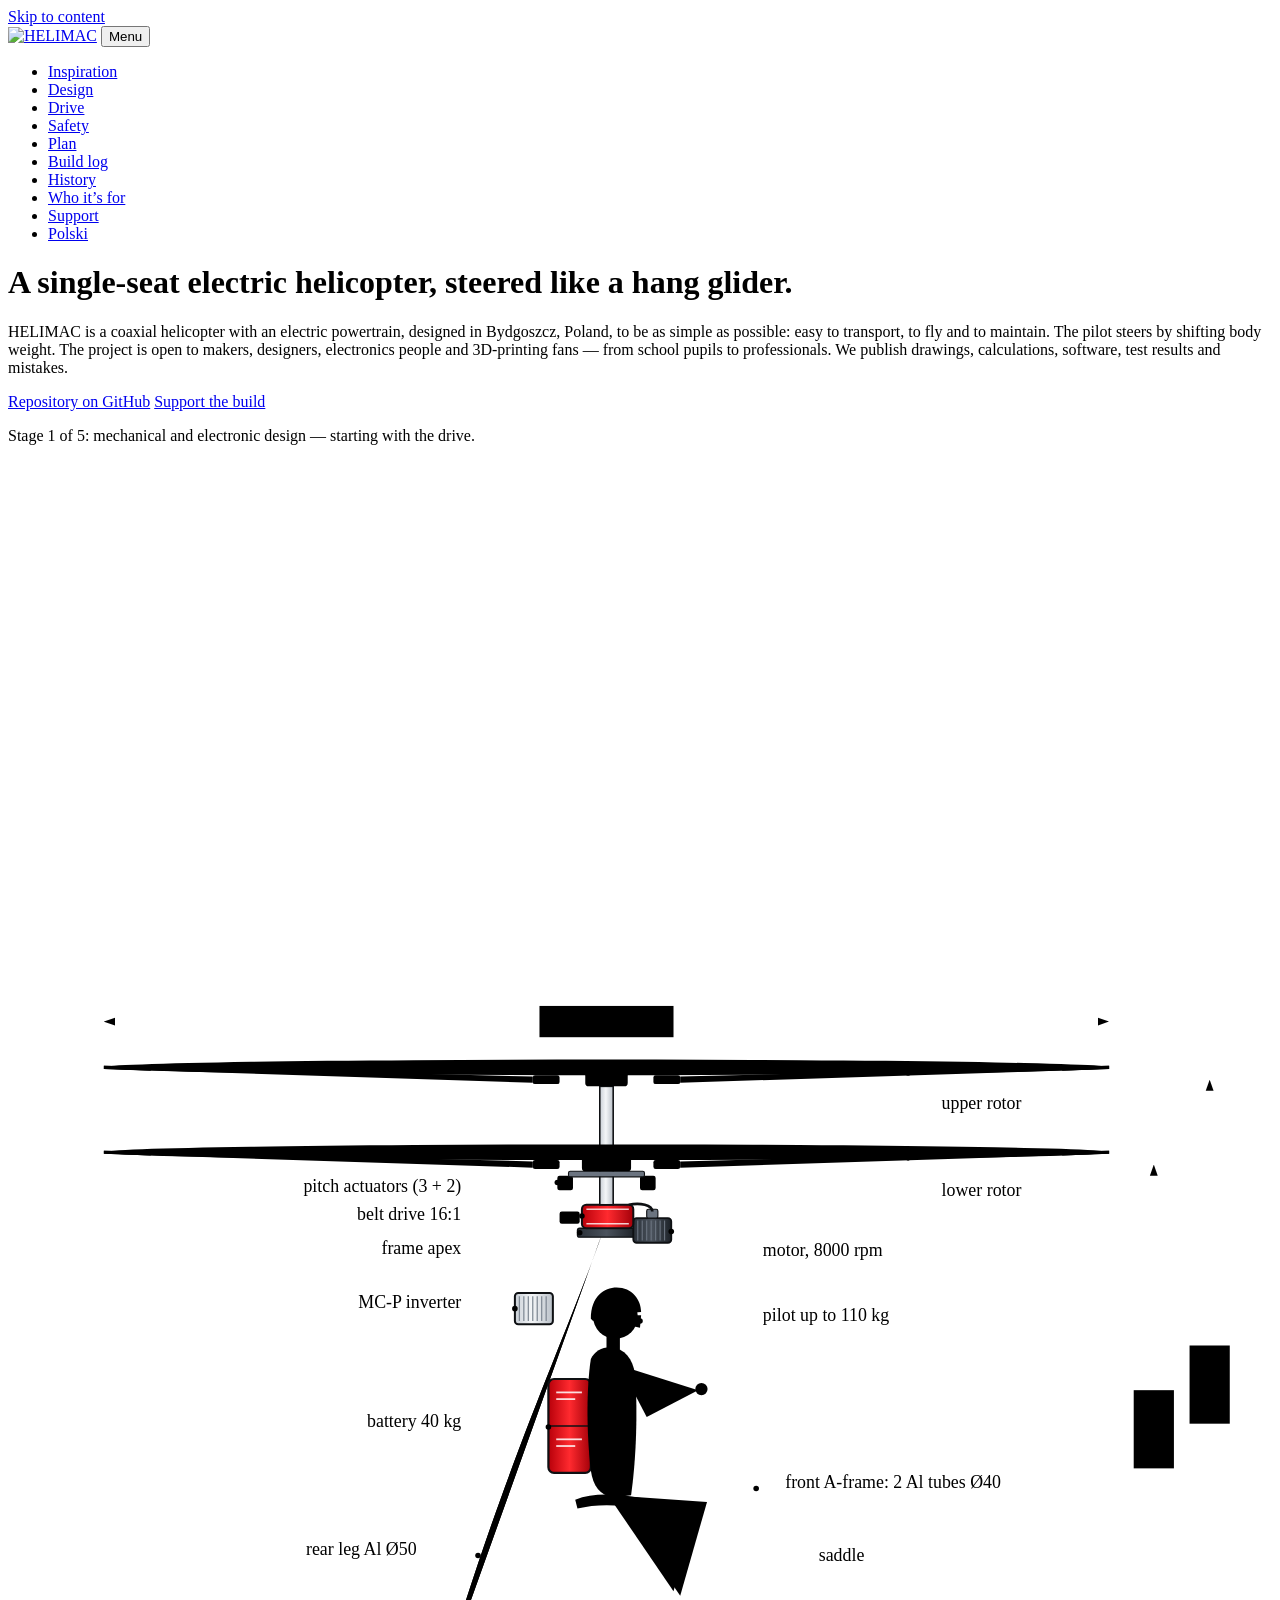
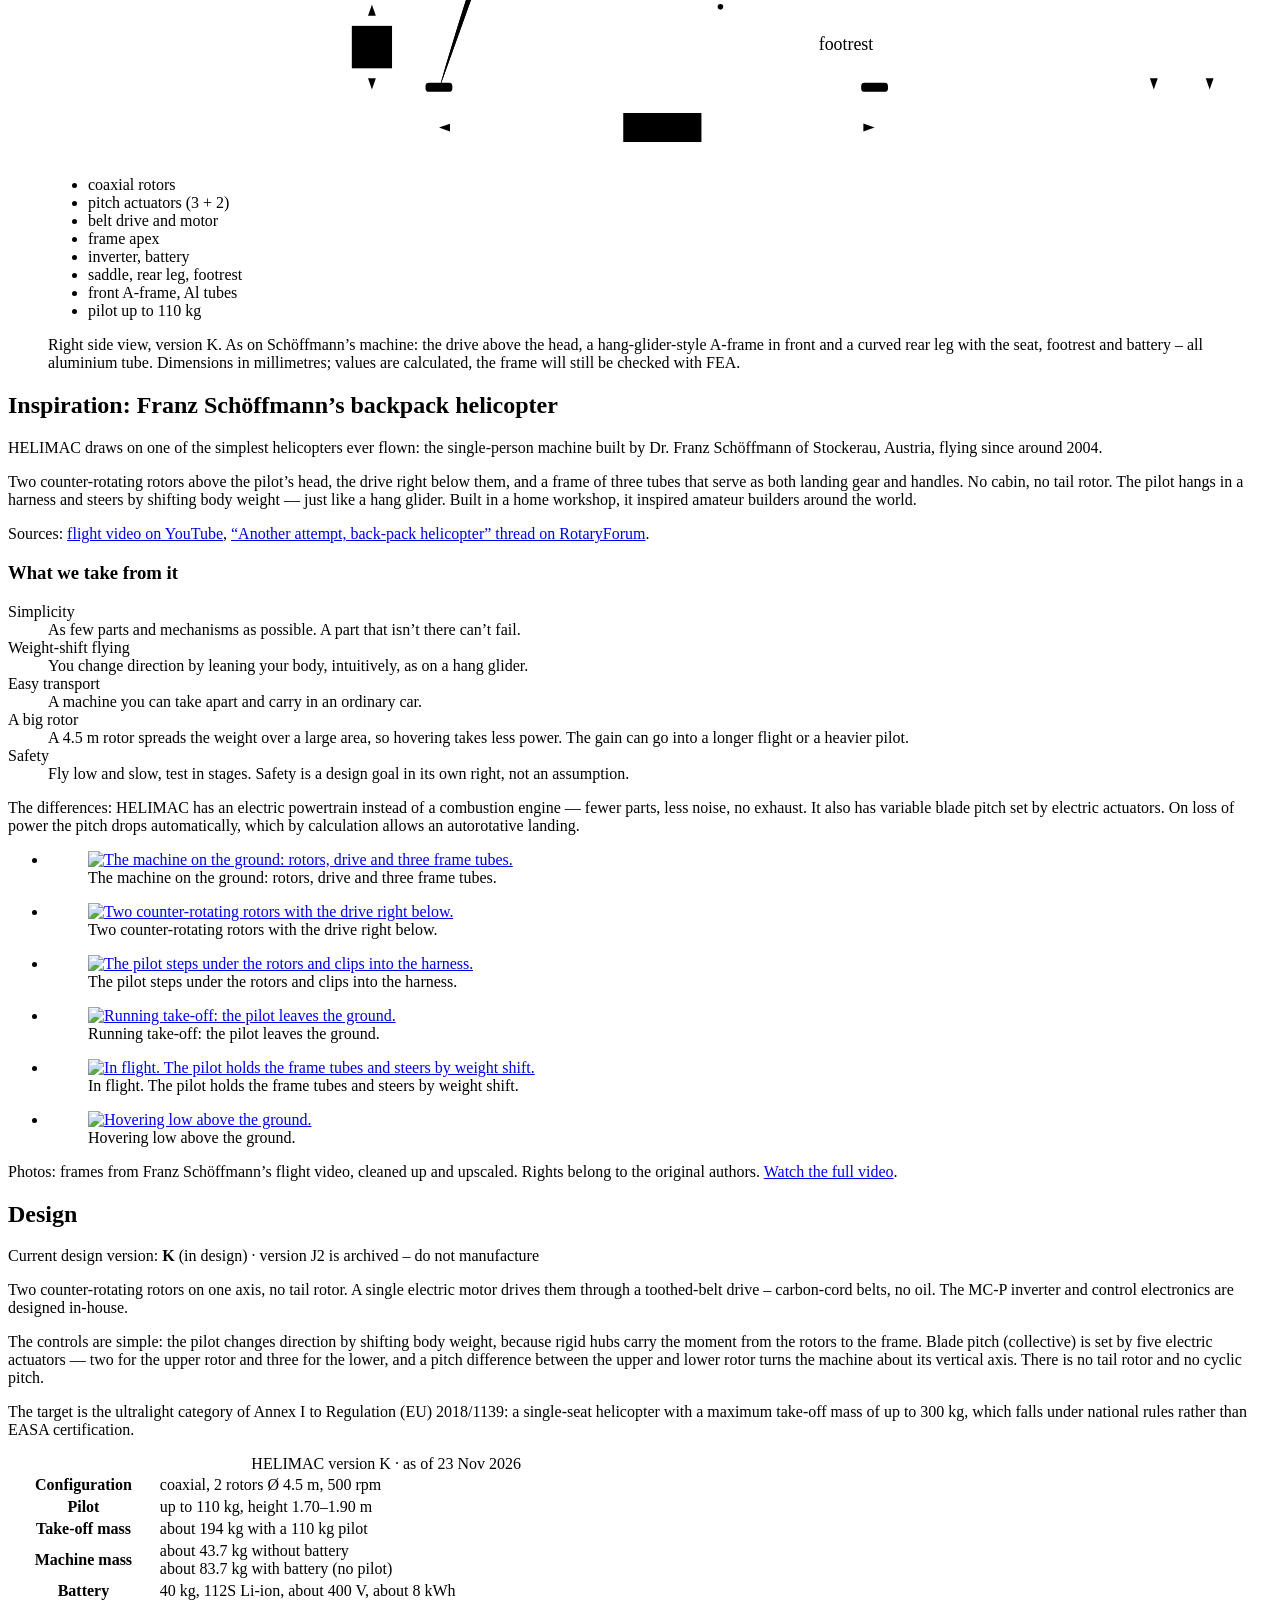
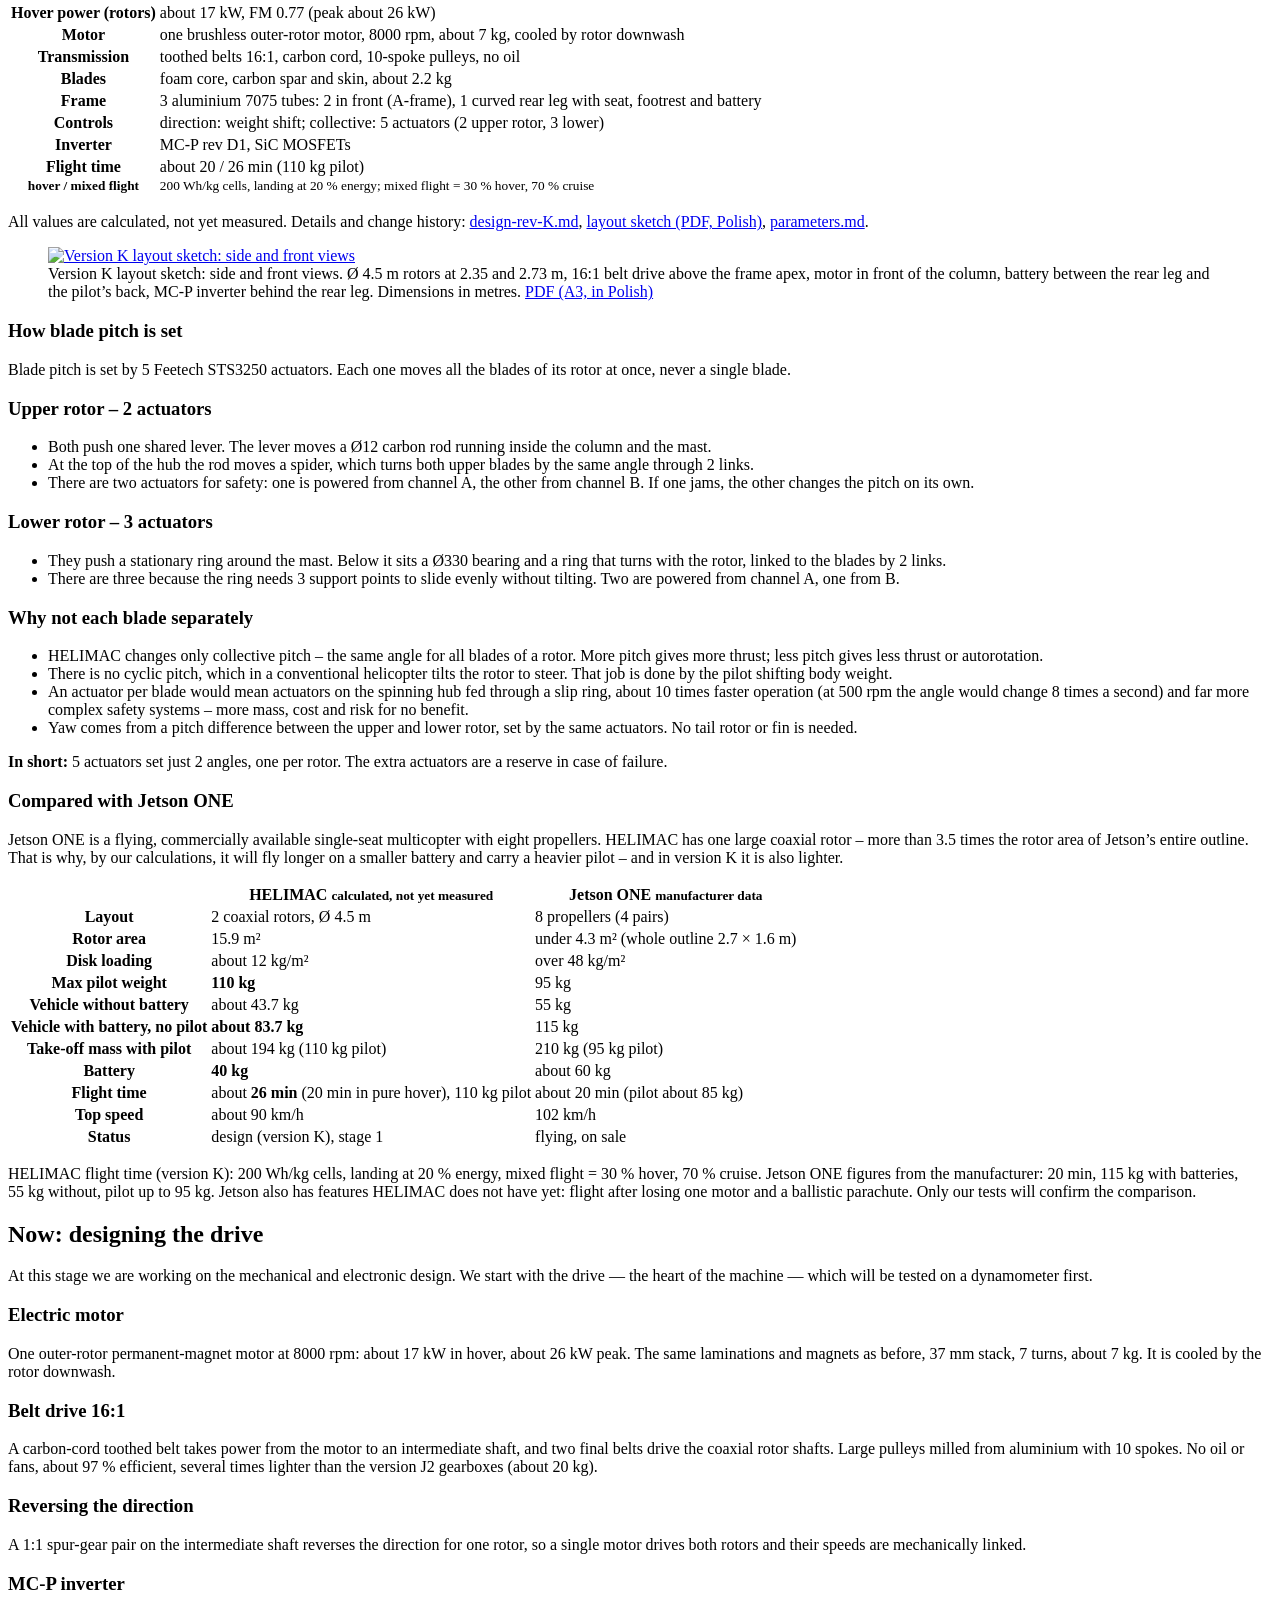
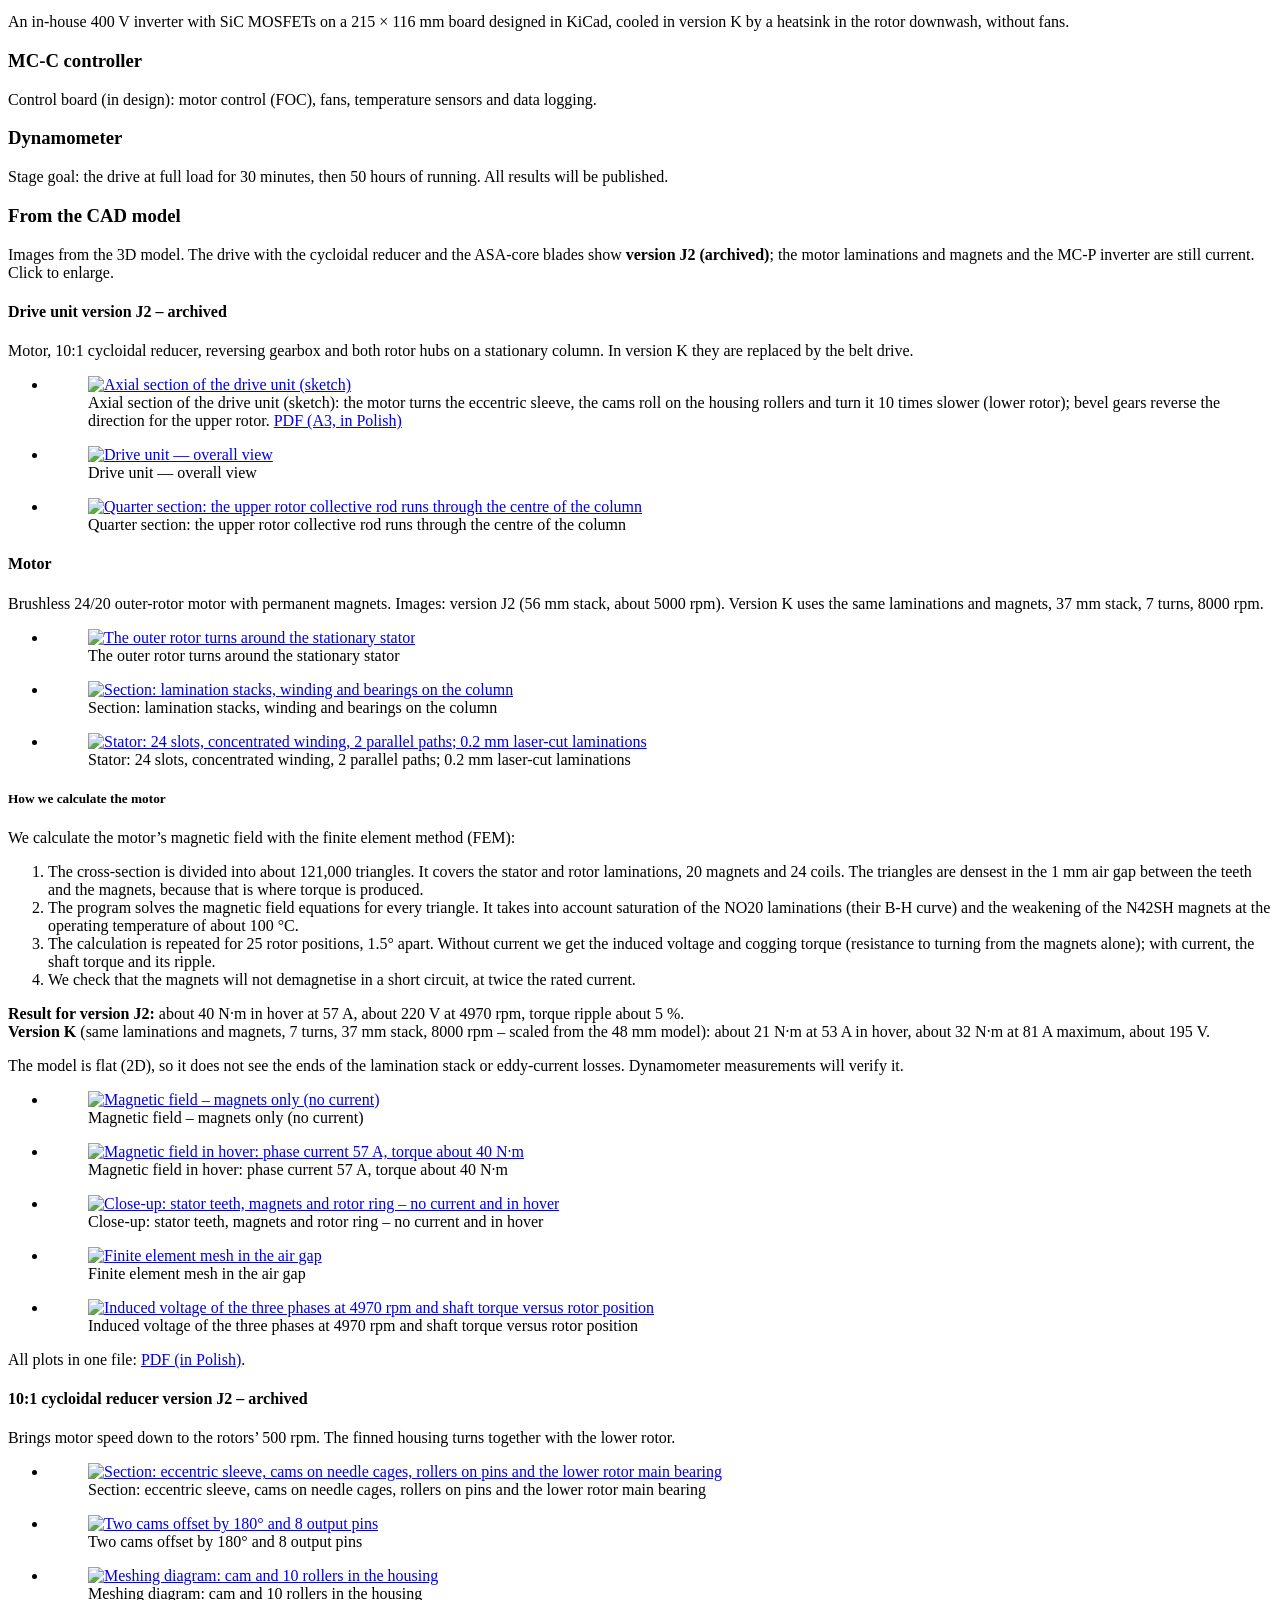
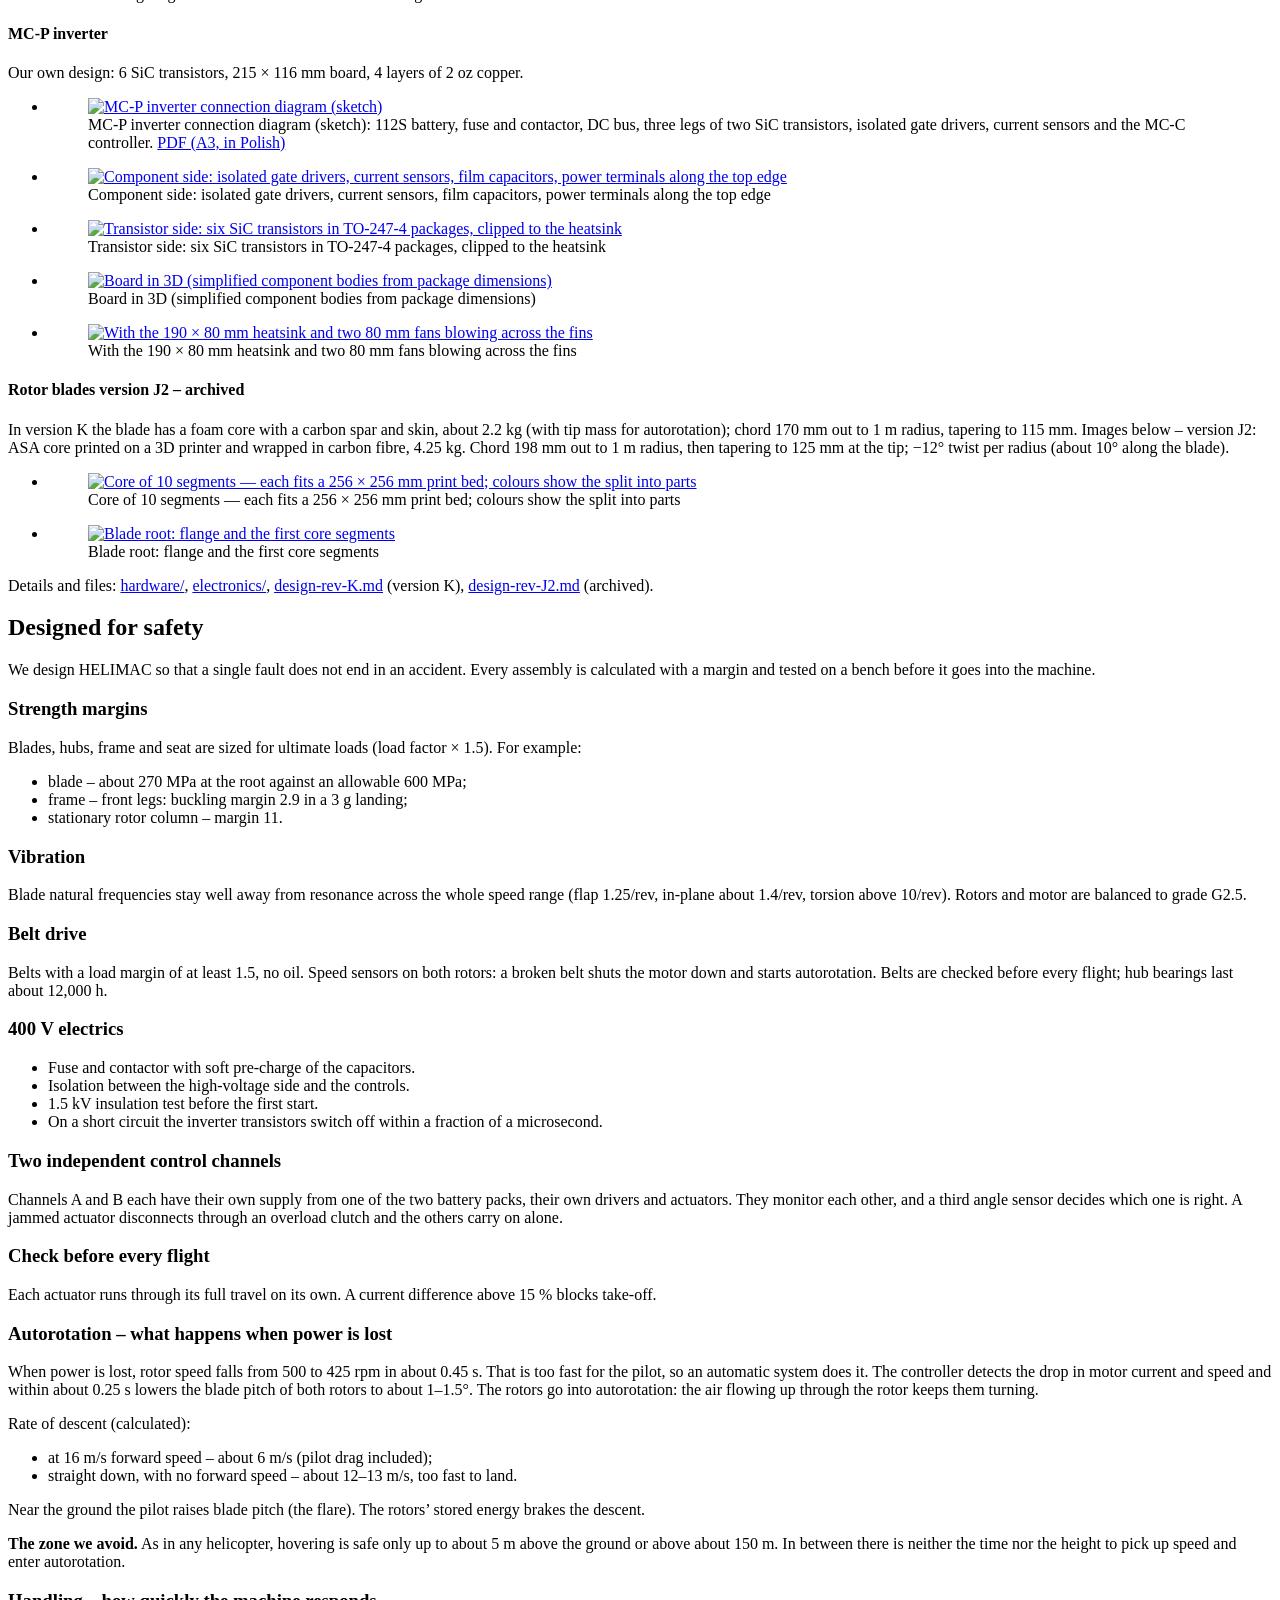
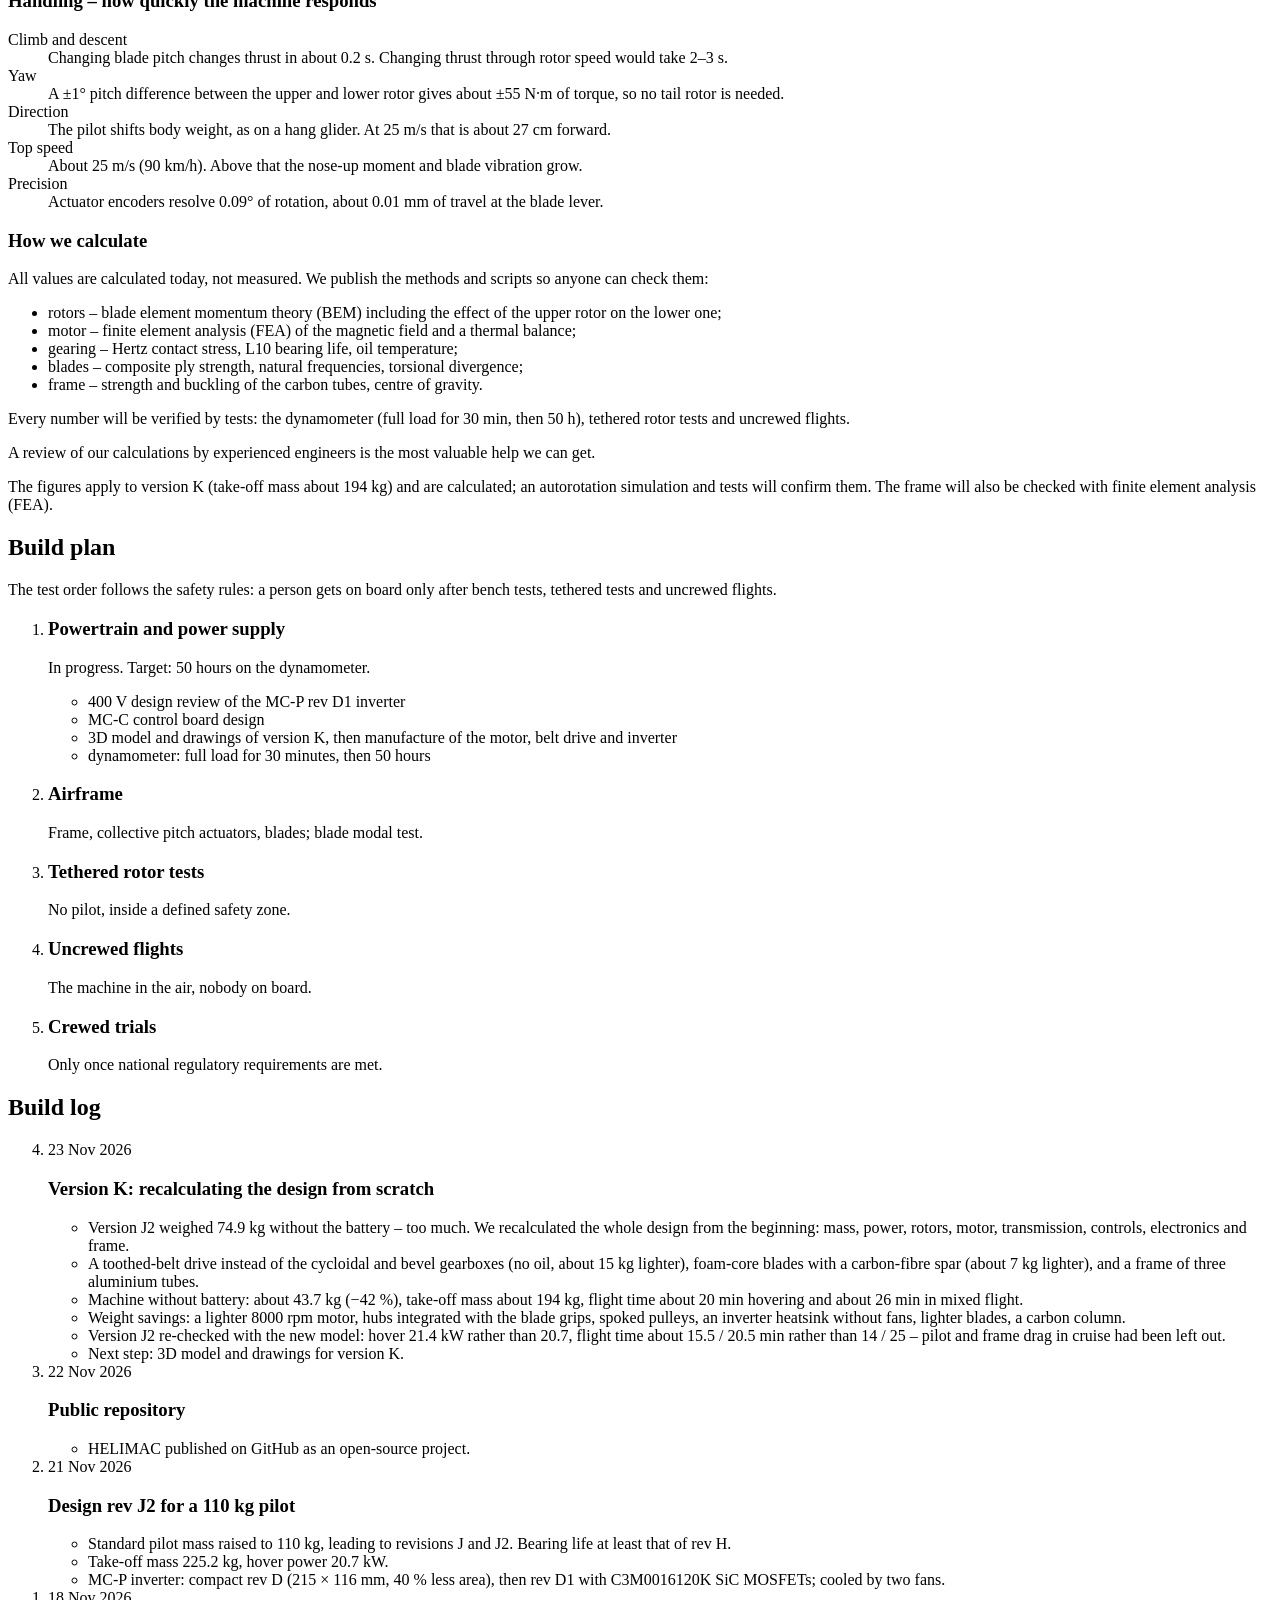
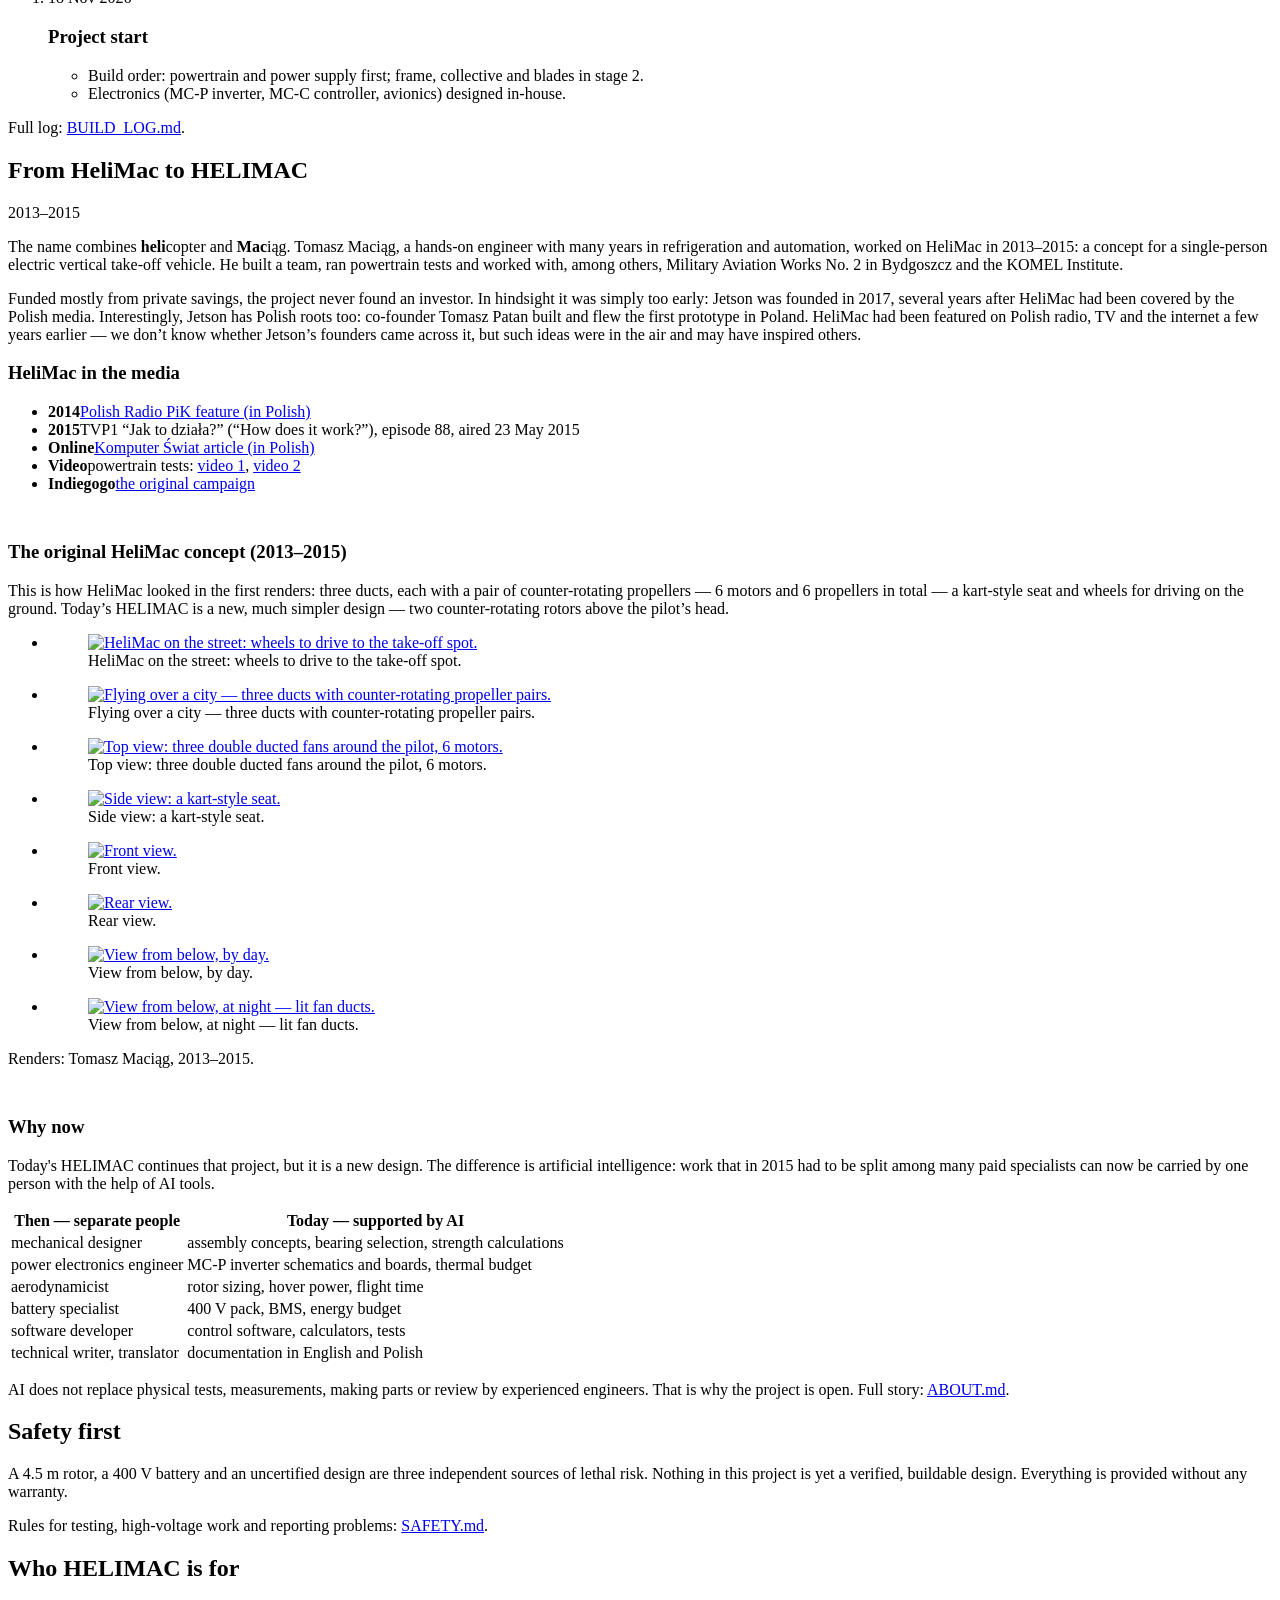
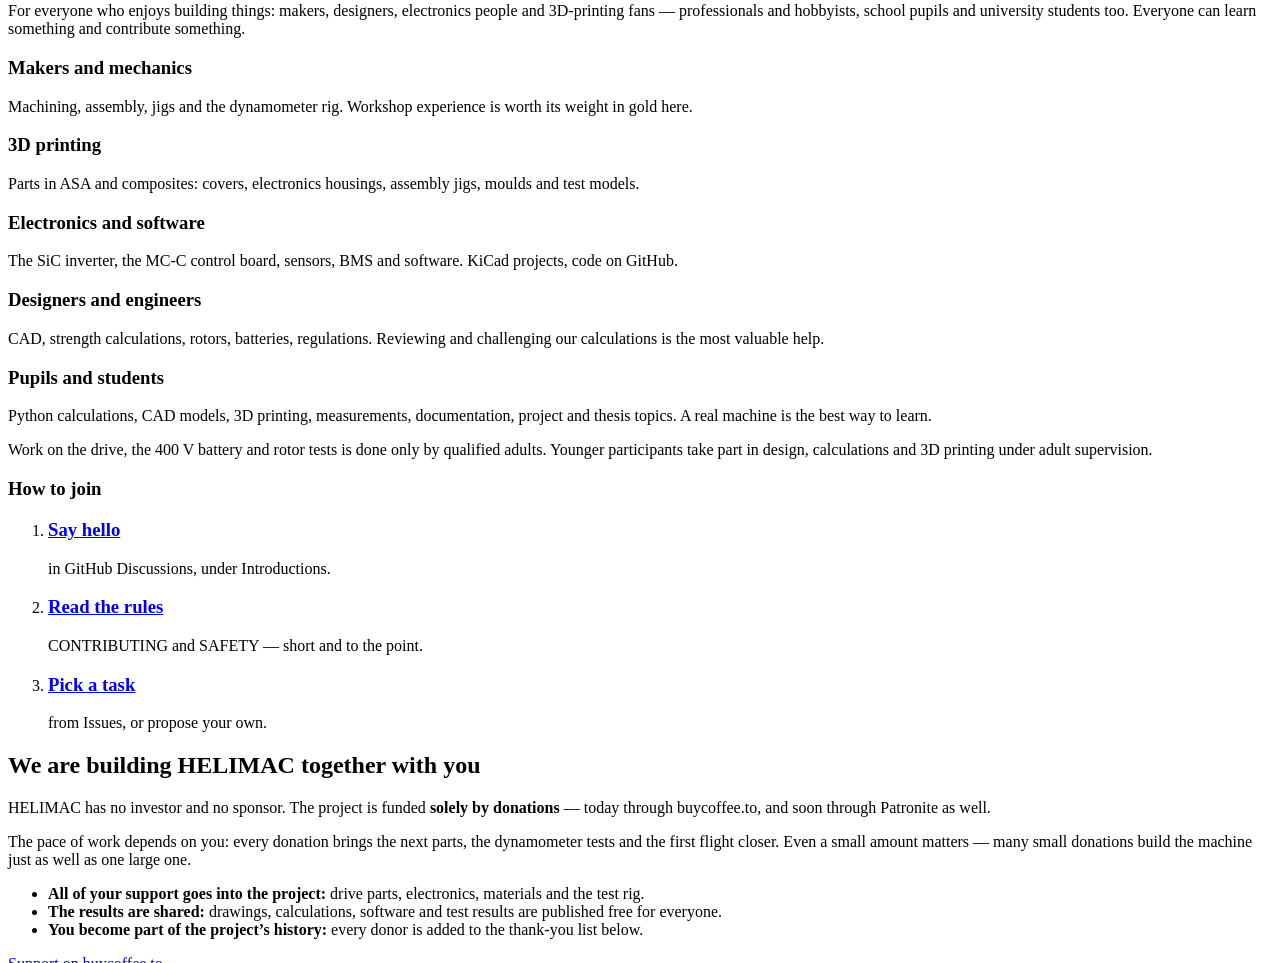
==== commit c0296823: "Website: version K after weight reduction - 43.7 kg, 194 kg, 8000 rpm motor, 16:1 belt drive with sp" ====
--- a/website/en/index.html
+++ b/website/en/index.html
@@ -66,7 +66,7 @@
     <figure class="drawing">
       <svg viewBox="0 0 1060 680" role="img" aria-labelledby="dwg-title dwg-desc" xmlns="http://www.w3.org/2000/svg">
   <title id="dwg-title">HELIMAC version K, right side view</title>
-  <desc id="dwg-desc">Drawing: two counter-rotating 4500&nbsp;mm rotors at 2350 and 2730&nbsp;mm above ground. Below the rotors the 12:1 belt drive above the frame apex, with the motor in front of the column; blade pitch is set by five actuators. Frame of three aluminium tubes: a hang-glider-style A-frame in front, held by the pilot, and a curved rear leg carrying the seat, the footrest 380&nbsp;mm above ground, the battery and the inverter. Leg spread 1950&nbsp;mm.</desc>
+  <desc id="dwg-desc">Drawing: two counter-rotating 4500&nbsp;mm rotors at 2350 and 2730&nbsp;mm above ground. Below the rotors the 16:1 belt drive above the frame apex, with the motor in front of the column; blade pitch is set by five actuators. Frame of three aluminium tubes: a hang-glider-style A-frame in front, held by the pilot, and a curved rear leg carrying the seat, the footrest 380&nbsp;mm above ground, the battery and the inverter. Leg spread 1950&nbsp;mm.</desc>
   <defs>
     <marker id="arr" viewBox="0 0 10 10" refX="10" refY="5" markerWidth="10" markerHeight="10" orient="auto-start-reverse"><path d="M0 1.5 L10 5 L0 8.5 z" class="d-arrow"/></marker>
     <linearGradient id="g-metal" x1="0" x2="1"><stop offset="0" stop-color="#c9cfd6"/><stop offset=".45" stop-color="#f4f6f8"/><stop offset="1" stop-color="#b9c0c8"/></linearGradient>
@@ -112,11 +112,11 @@
   <rect x="728" y="614" width="24" height="8" rx="3" class="d-ink-fill"/>
   <!-- węzeł ramy 2,05 m -->
   <rect x="474" y="207" width="52" height="8" rx="2" fill="url(#g-dark)" stroke="#0e1013" stroke-width="1.2"/>
-  <!-- silnik 6000 obr/min, wirnik zewnętrzny, przed kolumną -->
+  <!-- silnik 8000 obr/min, wirnik zewnętrzny, przed kolumną -->
   <rect x="524" y="198" width="34" height="22" rx="3" fill="url(#g-dark)" stroke="#0e1013" stroke-width="1.6"/>
   <g stroke="#6b7480" stroke-width="1"><line x1="528" y1="200" x2="528" y2="218"/><line x1="532" y1="200" x2="532" y2="218"/><line x1="536" y1="200" x2="536" y2="218"/><line x1="540" y1="200" x2="540" y2="218"/><line x1="544" y1="200" x2="544" y2="218"/><line x1="548" y1="200" x2="548" y2="218"/><line x1="552" y1="200" x2="552" y2="218"/></g>
   <rect x="536" y="190" width="10" height="8" rx="1.5" fill="#6b7480" stroke="#0e1013" stroke-width="1"/>
-  <!-- przekładnia pasowa 12:1: pas 1 silnik → wałek pośredni, koła 1:1, 2 pasy końcowe na wały wirników; bez oleju -->
+  <!-- przekładnia pasowa 16:1: pas 1 silnik → wałek pośredni, koła 1:1, 2 pasy końcowe na wały wirników; bez oleju -->
   <rect x="478" y="186" width="46" height="21" rx="4" fill="url(#g-red)" stroke="#0e1013" stroke-width="1.8"/>
   <path d="M482 190 L520 190 M482 203 L520 203" stroke="#fff" stroke-width="1.4" opacity=".8"/>
   <path d="M541 192 C541 186 530 184 520 186" fill="none" stroke="#0e1013" stroke-width="2.4"/>
@@ -167,12 +167,12 @@
     <line x1="770" y1="68" x2="794" y2="95" class="d-ext"/><circle cx="770" cy="68" r="2.5" class="d-arrow"/><text x="800" y="100" class="d-note">upper rotor</text>
     <line x1="770" y1="144" x2="794" y2="173" class="d-ext"/><circle cx="770" cy="144" r="2.5" class="d-arrow"/><text x="800" y="178" class="d-note">lower rotor</text>
     <line x1="456" y1="166" x2="376" y2="170" class="d-ext"/><circle cx="456" cy="166" r="2.5" class="d-arrow"/><text x="370" y="175" class="d-note" text-anchor="end">pitch actuators (3 + 2)</text>
-    <line x1="478" y1="196" x2="376" y2="195" class="d-ext"/><circle cx="478" cy="196" r="2.5" class="d-arrow"/><text x="370" y="200" class="d-note" text-anchor="end">belt drive 12:1</text>
+    <line x1="478" y1="196" x2="376" y2="195" class="d-ext"/><circle cx="478" cy="196" r="2.5" class="d-arrow"/><text x="370" y="200" class="d-note" text-anchor="end">belt drive 16:1</text>
     <line x1="476" y1="211" x2="376" y2="225" class="d-ext"/><circle cx="476" cy="211" r="2.5" class="d-arrow"/><text x="370" y="230" class="d-note" text-anchor="end">frame apex</text>
     <line x1="418" y1="279" x2="376" y2="273" class="d-ext"/><circle cx="418" cy="279" r="2.5" class="d-arrow"/><text x="370" y="278" class="d-note" text-anchor="end">MC-P inverter</text>
     <line x1="448" y1="385" x2="376" y2="380" class="d-ext"/><circle cx="448" cy="385" r="2.5" class="d-arrow"/><text x="370" y="385" class="d-note" text-anchor="end">battery 40 kg</text>
     <line x1="385" y1="500" x2="336" y2="495" class="d-ext"/><circle cx="385" cy="500" r="2.5" class="d-arrow"/><text x="330" y="500" class="d-note" text-anchor="end">rear leg Al Ø50</text>
-    <line x1="558" y1="210" x2="634" y2="227" class="d-ext"/><circle cx="558" cy="210" r="2.5" class="d-arrow"/><text x="640" y="232" class="d-note">motor, 6000 rpm</text>
+    <line x1="558" y1="210" x2="634" y2="227" class="d-ext"/><circle cx="558" cy="210" r="2.5" class="d-arrow"/><text x="640" y="232" class="d-note">motor, 8000 rpm</text>
     <line x1="530" y1="290" x2="634" y2="285" class="d-ext"/><circle cx="530" cy="290" r="2.5" class="d-arrow"/><text x="640" y="290" class="d-note">pilot up to 110 kg</text>
     <line x1="634" y1="440" x2="654" y2="435" class="d-ext"/><circle cx="634" cy="440" r="2.5" class="d-arrow"/><text x="660" y="440" class="d-note">front A-frame: 2 Al tubes Ø40</text>
     <line x1="530" y1="454" x2="684" y2="500" class="d-ext"/><circle cx="530" cy="454" r="2.5" class="d-arrow"/><text x="690" y="505" class="d-note">saddle</text>
@@ -249,17 +249,17 @@
             <tbody>
               <tr><th scope="row">Configuration</th><td>coaxial, 2 rotors Ø&nbsp;4.5&nbsp;m, 500&nbsp;rpm</td></tr>
               <tr><th scope="row">Pilot</th><td>up to 110&nbsp;kg, height 1.70–1.90&nbsp;m</td></tr>
-              <tr><th scope="row">Take-off mass</th><td>about 198&nbsp;kg with a 110&nbsp;kg pilot</td></tr>
-              <tr><th scope="row">Machine mass</th><td>about 48.5&nbsp;kg without battery (target about 44&nbsp;kg)<br>about 88.5&nbsp;kg with battery (no pilot)</td></tr>
+              <tr><th scope="row">Take-off mass</th><td>about 194&nbsp;kg with a 110&nbsp;kg pilot</td></tr>
+              <tr><th scope="row">Machine mass</th><td>about 43.7&nbsp;kg without battery<br>about 83.7&nbsp;kg with battery (no pilot)</td></tr>
               <tr><th scope="row">Battery</th><td>40&nbsp;kg, 112S Li-ion, about 400&nbsp;V, about 8&nbsp;kWh</td></tr>
-              <tr><th scope="row">Hover power (rotors)</th><td>about 18&nbsp;kW, FM 0.77 (peak about 27&nbsp;kW)</td></tr>
-              <tr><th scope="row">Motor</th><td>one brushless outer-rotor motor, 6000&nbsp;rpm</td></tr>
-              <tr><th scope="row">Transmission</th><td>toothed belts 12:1, carbon cord, no oil</td></tr>
-              <tr><th scope="row">Blades</th><td>foam core, carbon spar and skin, about 2.5&nbsp;kg</td></tr>
+              <tr><th scope="row">Hover power (rotors)</th><td>about 17&nbsp;kW, FM 0.77 (peak about 26&nbsp;kW)</td></tr>
+              <tr><th scope="row">Motor</th><td>one brushless outer-rotor motor, 8000&nbsp;rpm, about 7&nbsp;kg, cooled by rotor downwash</td></tr>
+              <tr><th scope="row">Transmission</th><td>toothed belts 16:1, carbon cord, 10-spoke pulleys, no oil</td></tr>
+              <tr><th scope="row">Blades</th><td>foam core, carbon spar and skin, about 2.2&nbsp;kg</td></tr>
               <tr><th scope="row">Frame</th><td>3 aluminium 7075 tubes: 2 in front (A-frame), 1 curved rear leg with seat, footrest and battery</td></tr>
               <tr><th scope="row">Controls</th><td>direction: weight shift; collective: 5&nbsp;actuators (2 upper rotor, 3 lower)</td></tr>
               <tr><th scope="row">Inverter</th><td>MC-P rev D1, SiC MOSFETs</td></tr>
-              <tr><th scope="row">Flight time<br><small>hover / mixed flight</small></th><td>about 19 / 25&nbsp;min (110&nbsp;kg pilot)<br><small>200&nbsp;Wh/kg cells, landing at 20&nbsp;% energy; mixed flight = 30&nbsp;% hover, 70&nbsp;% cruise</small></td></tr>
+              <tr><th scope="row">Flight time<br><small>hover / mixed flight</small></th><td>about 20 / 26&nbsp;min (110&nbsp;kg pilot)<br><small>200&nbsp;Wh/kg cells, landing at 20&nbsp;% energy; mixed flight = 30&nbsp;% hover, 70&nbsp;% cruise</small></td></tr>
             </tbody>
           </table>
         </div>
@@ -268,7 +268,7 @@
     </div>
     <figure class="layout-sketch">
       <a href="/assets/img/cad/60-revK-szkic-ukladu-2400.webp"><img src="/assets/img/cad/60-revK-szkic-ukladu-1400.webp" srcset="/assets/img/cad/60-revK-szkic-ukladu-1400.webp 1400w, /assets/img/cad/60-revK-szkic-ukladu-2400.webp 2400w" sizes="(min-width: 75rem) 72rem, 96vw" width="1400" height="999" alt="Version K layout sketch: side and front views" loading="lazy" decoding="async"></a>
-      <figcaption>Version K layout sketch: side and front views. Ø&nbsp;4.5&nbsp;m rotors at 2.35 and 2.73&nbsp;m, belt drive above the frame apex, motor in front of the column, battery between the rear leg and the pilot’s back, MC-P inverter behind the rear leg. Dimensions in metres. <a href="/assets/docs/HELIMAC_revK_szkic_ukladu.pdf">PDF (A3, in Polish)</a></figcaption>
+      <figcaption>Version K layout sketch: side and front views. Ø&nbsp;4.5&nbsp;m rotors at 2.35 and 2.73&nbsp;m, 16:1 belt drive above the frame apex, motor in front of the column, battery between the rear leg and the pilot’s back, MC-P inverter behind the rear leg. Dimensions in metres. <a href="/assets/docs/HELIMAC_revK_szkic_ukladu.pdf">PDF (A3, in Polish)</a></figcaption>
     </figure>
     <div class="pitch">
       <h3>How blade pitch is set</h3>
@@ -289,13 +289,13 @@
         <tbody>
           <tr><th scope="row">Layout</th><td>2 coaxial rotors, Ø&nbsp;4.5&nbsp;m</td><td>8 propellers (4 pairs)</td></tr>
           <tr><th scope="row">Rotor area</th><td>15.9&nbsp;m²</td><td>under 4.3&nbsp;m² (whole outline 2.7 × 1.6&nbsp;m)</td></tr>
-          <tr><th scope="row">Disk loading</th><td>about 12.5&nbsp;kg/m²</td><td>over 48&nbsp;kg/m²</td></tr>
+          <tr><th scope="row">Disk loading</th><td>about 12&nbsp;kg/m²</td><td>over 48&nbsp;kg/m²</td></tr>
           <tr><th scope="row">Max pilot weight</th><td><strong>110&nbsp;kg</strong></td><td>95&nbsp;kg</td></tr>
-          <tr><th scope="row">Vehicle without battery</th><td>about 48.5&nbsp;kg</td><td>55&nbsp;kg</td></tr>
-          <tr><th scope="row">Vehicle with battery, no pilot</th><td><strong>about 88.5&nbsp;kg</strong></td><td>115&nbsp;kg</td></tr>
-          <tr><th scope="row">Take-off mass with pilot</th><td>about 198&nbsp;kg (110&nbsp;kg pilot)</td><td>210&nbsp;kg (95&nbsp;kg pilot)</td></tr>
+          <tr><th scope="row">Vehicle without battery</th><td>about 43.7&nbsp;kg</td><td>55&nbsp;kg</td></tr>
+          <tr><th scope="row">Vehicle with battery, no pilot</th><td><strong>about 83.7&nbsp;kg</strong></td><td>115&nbsp;kg</td></tr>
+          <tr><th scope="row">Take-off mass with pilot</th><td>about 194&nbsp;kg (110&nbsp;kg pilot)</td><td>210&nbsp;kg (95&nbsp;kg pilot)</td></tr>
           <tr><th scope="row">Battery</th><td><strong>40&nbsp;kg</strong></td><td>about 60&nbsp;kg</td></tr>
-          <tr><th scope="row">Flight time</th><td>about <strong>25&nbsp;min</strong> (19&nbsp;min in pure hover), 110&nbsp;kg pilot</td><td>about 20&nbsp;min (pilot about 85&nbsp;kg)</td></tr>
+          <tr><th scope="row">Flight time</th><td>about <strong>26&nbsp;min</strong> (20&nbsp;min in pure hover), 110&nbsp;kg pilot</td><td>about 20&nbsp;min (pilot about 85&nbsp;kg)</td></tr>
           <tr><th scope="row">Top speed</th><td>about 90&nbsp;km/h</td><td>102&nbsp;km/h</td></tr>
           <tr><th scope="row">Status</th><td>design (version K), stage 1</td><td>flying, on sale</td></tr>
         </tbody>
@@ -309,10 +309,10 @@
     <h2>Now: designing the drive</h2>
     <p class="intro">At this stage we are working on the mechanical and electronic design. We start with the drive — the heart of the machine — which will be tested on a dynamometer first.</p>
     <div class="parts">
-      <article><h3>Electric motor</h3><p>One outer-rotor permanent-magnet motor at 6000&nbsp;rpm: about 18&nbsp;kW in hover, about 27&nbsp;kW peak. The same laminations and magnets as before, 50&nbsp;mm stack (250 laminations), 7 turns, about 8.9&nbsp;kg.</p></article>
-      <article><h3>Belt drive 12:1</h3><p>A carbon-cord toothed belt takes power from the motor to an intermediate shaft, and two final belts drive the coaxial rotor shafts. No oil or fans, about 97&nbsp;% efficient, about 6&nbsp;kg instead of about 20&nbsp;kg in version J2.</p></article>
+      <article><h3>Electric motor</h3><p>One outer-rotor permanent-magnet motor at 8000&nbsp;rpm: about 17&nbsp;kW in hover, about 26&nbsp;kW peak. The same laminations and magnets as before, 37&nbsp;mm stack, 7 turns, about 7&nbsp;kg. It is cooled by the rotor downwash.</p></article>
+      <article><h3>Belt drive 16:1</h3><p>A carbon-cord toothed belt takes power from the motor to an intermediate shaft, and two final belts drive the coaxial rotor shafts. Large pulleys milled from aluminium with 10 spokes. No oil or fans, about 97&nbsp;% efficient, several times lighter than the version J2 gearboxes (about 20&nbsp;kg).</p></article>
       <article><h3>Reversing the direction</h3><p>A 1:1 spur-gear pair on the intermediate shaft reverses the direction for one rotor, so a single motor drives both rotors and their speeds are mechanically linked.</p></article>
-      <article><h3>MC-P inverter</h3><p>An in-house 400&nbsp;V inverter with SiC MOSFETs on a 215&nbsp;×&nbsp;116&nbsp;mm board designed in KiCad, cooled by a heatsink and two fans.</p></article>
+      <article><h3>MC-P inverter</h3><p>An in-house 400&nbsp;V inverter with SiC MOSFETs on a 215&nbsp;×&nbsp;116&nbsp;mm board designed in KiCad, cooled in version K by a heatsink in the rotor downwash, without fans.</p></article>
       <article><h3>MC-C controller</h3><p>Control board (in design): motor control (FOC), fans, temperature sensors and data logging.</p></article>
       <article><h3>Dynamometer</h3><p>Stage goal: the drive at full load for 30 minutes, then 50 hours of running. All results will be published.</p></article>
     </div>
@@ -327,7 +327,7 @@
         <li class="tall"><figure><a href="/assets/img/cad/02-naped-przekroj-1400.webp"><img src="/assets/img/cad/02-naped-przekroj-700.webp" srcset="/assets/img/cad/02-naped-przekroj-700.webp 700w, /assets/img/cad/02-naped-przekroj-1400.webp 1400w" sizes="(min-width: 60rem) 30vw, (min-width: 40rem) 46vw, 92vw" width="700" height="1377" alt="Quarter section: the upper rotor collective rod runs through the centre of the column" loading="lazy" decoding="async"></a><figcaption>Quarter section: the upper rotor collective rod runs through the centre of the column</figcaption></figure></li>
       </ul>
       <h4>Motor</h4>
-      <p>Brushless 24/20 outer-rotor motor with permanent magnets. Images: version J2 (56&nbsp;mm stack, about 5000&nbsp;rpm). Version K uses the same laminations and magnets, 50&nbsp;mm stack, 7 turns, 6000&nbsp;rpm.</p>
+      <p>Brushless 24/20 outer-rotor motor with permanent magnets. Images: version J2 (56&nbsp;mm stack, about 5000&nbsp;rpm). Version K uses the same laminations and magnets, 37&nbsp;mm stack, 7 turns, 8000&nbsp;rpm.</p>
       <ul class="gallery cad-gallery">
         <li><figure><a href="/assets/img/cad/04-silnik-izometria-1400.webp"><img src="/assets/img/cad/04-silnik-izometria-700.webp" srcset="/assets/img/cad/04-silnik-izometria-700.webp 700w, /assets/img/cad/04-silnik-izometria-1400.webp 1400w" sizes="(min-width: 60rem) 30vw, (min-width: 40rem) 46vw, 92vw" width="700" height="618" alt="The outer rotor turns around the stationary stator" loading="lazy" decoding="async"></a><figcaption>The outer rotor turns around the stationary stator</figcaption></figure></li>
         <li><figure><a href="/assets/img/cad/05-silnik-przekroj-1400.webp"><img src="/assets/img/cad/05-silnik-przekroj-700.webp" srcset="/assets/img/cad/05-silnik-przekroj-700.webp 700w, /assets/img/cad/05-silnik-przekroj-1400.webp 1400w" sizes="(min-width: 60rem) 30vw, (min-width: 40rem) 46vw, 92vw" width="700" height="525" alt="Section: lamination stacks, winding and bearings on the column" loading="lazy" decoding="async"></a><figcaption>Section: lamination stacks, winding and bearings on the column</figcaption></figure></li>
@@ -342,7 +342,7 @@
           <li>The calculation is repeated for 25 rotor positions, 1.5° apart. Without current we get the induced voltage and cogging torque (resistance to turning from the magnets alone); with current, the shaft torque and its ripple.</li>
           <li>We check that the magnets will not demagnetise in a short circuit, at twice the rated current.</li>
         </ol>
-        <p class="fem-result"><strong>Result for version J2:</strong> about 40&nbsp;N·m in hover at 57&nbsp;A, about 220&nbsp;V at 4970&nbsp;rpm, torque ripple about 5&nbsp;%.<br><strong>Version K</strong> (same laminations and magnets, 7 turns): 29.8&nbsp;N·m at 55&nbsp;A and 45.2&nbsp;N·m at 85&nbsp;A (48&nbsp;mm stack, scaled to 50&nbsp;mm); about 29&nbsp;N·m at 56&nbsp;A in hover.</p>
+        <p class="fem-result"><strong>Result for version J2:</strong> about 40&nbsp;N·m in hover at 57&nbsp;A, about 220&nbsp;V at 4970&nbsp;rpm, torque ripple about 5&nbsp;%.<br><strong>Version K</strong> (same laminations and magnets, 7 turns, 37&nbsp;mm stack, 8000&nbsp;rpm – scaled from the 48&nbsp;mm model): about 21&nbsp;N·m at 53&nbsp;A in hover, about 32&nbsp;N·m at 81&nbsp;A maximum, about 195&nbsp;V.</p>
         <p class="note">The model is flat (2D), so it does not see the ends of the lamination stack or eddy-current losses. Dynamometer measurements will verify it.</p>
         <ul class="gallery cad-gallery fem-gallery">
           <li><figure><a href="/assets/img/cad/50-silnik-mes-pole-bez-pradu-1400.webp"><img src="/assets/img/cad/50-silnik-mes-pole-bez-pradu-700.webp" srcset="/assets/img/cad/50-silnik-mes-pole-bez-pradu-700.webp 700w, /assets/img/cad/50-silnik-mes-pole-bez-pradu-1400.webp 1400w" sizes="(min-width: 75rem) 35rem, (min-width: 40rem) 46vw, 92vw" width="700" height="770" alt="Magnetic field – magnets only (no current)" loading="lazy" decoding="async"></a><figcaption>Magnetic field – magnets only (no current)</figcaption></figure></li>
@@ -370,7 +370,7 @@
         <li><figure><a href="/assets/img/cad/23-falownik-mc-p-3d-z-radiatorem-1400.webp"><img src="/assets/img/cad/23-falownik-mc-p-3d-z-radiatorem-700.webp" srcset="/assets/img/cad/23-falownik-mc-p-3d-z-radiatorem-700.webp 700w, /assets/img/cad/23-falownik-mc-p-3d-z-radiatorem-1400.webp 1400w" sizes="(min-width: 60rem) 30vw, (min-width: 40rem) 46vw, 92vw" width="700" height="430" alt="With the 190 × 80 mm heatsink and two 80 mm fans blowing across the fins" loading="lazy" decoding="async"></a><figcaption>With the 190&nbsp;×&nbsp;80&nbsp;mm heatsink and two 80&nbsp;mm fans blowing across the fins</figcaption></figure></li>
       </ul>
       <h4>Rotor blades <span class="arch">version J2 – archived</span></h4>
-      <p>In version K the blade has a foam core with a carbon spar and skin, about 2.5&nbsp;kg (with tip mass for autorotation); chord 170&nbsp;mm out to 1&nbsp;m radius, tapering to 115&nbsp;mm. Images below – version J2: ASA core printed on a 3D printer and wrapped in carbon fibre, 4.25&nbsp;kg. Chord 198&nbsp;mm out to 1&nbsp;m radius, then tapering to 125&nbsp;mm at the tip; −12° twist per radius (about 10° along the blade).</p>
+      <p>In version K the blade has a foam core with a carbon spar and skin, about 2.2&nbsp;kg (with tip mass for autorotation); chord 170&nbsp;mm out to 1&nbsp;m radius, tapering to 115&nbsp;mm. Images below – version J2: ASA core printed on a 3D printer and wrapped in carbon fibre, 4.25&nbsp;kg. Chord 198&nbsp;mm out to 1&nbsp;m radius, then tapering to 125&nbsp;mm at the tip; −12° twist per radius (about 10° along the blade).</p>
       <ul class="gallery cad-gallery">
         <li class="wide"><figure><a href="/assets/img/cad/30-lopata-segmenty-druk3d-1400.webp"><img src="/assets/img/cad/30-lopata-segmenty-druk3d-700.webp" srcset="/assets/img/cad/30-lopata-segmenty-druk3d-700.webp 700w, /assets/img/cad/30-lopata-segmenty-druk3d-1400.webp 1400w" sizes="(min-width: 60rem) 30vw, (min-width: 40rem) 46vw, 92vw" width="700" height="163" alt="Core of 10 segments — each fits a 256 × 256 mm print bed; colours show the split into parts" loading="lazy" decoding="async"></a><figcaption>Core of 10 segments — each fits a 256&nbsp;×&nbsp;256&nbsp;mm print bed; colours show the split into parts</figcaption></figure></li>
         <li><figure><a href="/assets/img/cad/31-lopata-nasada-i-rdzenie-1400.webp"><img src="/assets/img/cad/31-lopata-nasada-i-rdzenie-700.webp" srcset="/assets/img/cad/31-lopata-nasada-i-rdzenie-700.webp 700w, /assets/img/cad/31-lopata-nasada-i-rdzenie-1400.webp 1400w" sizes="(min-width: 60rem) 30vw, (min-width: 40rem) 46vw, 92vw" width="700" height="452" alt="Blade root: flange and the first core segments" loading="lazy" decoding="async"></a><figcaption>Blade root: flange and the first core segments</figcaption></figure></li>
@@ -384,8 +384,8 @@
     <p class="intro">We design HELIMAC so that a single fault does not end in an accident. Every assembly is calculated with a margin and tested on a bench before it goes into the machine.</p>
     <div class="parts safety-parts">
       <article><h3>Strength margins</h3><p>Blades, hubs, frame and seat are sized for ultimate loads (load factor × 1.5). For example:</p>
-        <ul><li>blade – 276&nbsp;MPa at the root against an allowable 600&nbsp;MPa;</li><li>frame – front legs: buckling margin 2.9 in a 3&nbsp;g landing;</li><li>stationary rotor column – margin 11.</li></ul></article>
-      <article><h3>Vibration</h3><p>Blade natural frequencies stay well away from resonance across the whole speed range (flap 1.25/rev, in-plane 1.38/rev, torsion above 10/rev). Rotors and motor are balanced to grade G2.5.</p></article>
+        <ul><li>blade – about 270&nbsp;MPa at the root against an allowable 600&nbsp;MPa;</li><li>frame – front legs: buckling margin 2.9 in a 3&nbsp;g landing;</li><li>stationary rotor column – margin 11.</li></ul></article>
+      <article><h3>Vibration</h3><p>Blade natural frequencies stay well away from resonance across the whole speed range (flap 1.25/rev, in-plane about 1.4/rev, torsion above 10/rev). Rotors and motor are balanced to grade G2.5.</p></article>
       <article><h3>Belt drive</h3><p>Belts with a load margin of at least 1.5, no oil. Speed sensors on both rotors: a broken belt shuts the motor down and starts autorotation. Belts are checked before every flight; hub bearings last about 12,000&nbsp;h.</p></article>
       <article><h3>400&nbsp;V electrics</h3><ul><li>Fuse and contactor with soft pre-charge of the capacitors.</li><li>Isolation between the high-voltage side and the controls.</li><li>1.5&nbsp;kV insulation test before the first start.</li><li>On a short circuit the inverter transistors switch off within a fraction of a microsecond.</li></ul></article>
       <article><h3>Two independent control channels</h3><p>Channels A and B each have their own supply from one of the two battery packs, their own drivers and actuators. They monitor each other, and a third angle sensor decides which one is right. A jammed actuator disconnects through an overload clutch and the others carry on alone.</p></article>
@@ -395,7 +395,7 @@
     <div class="safety-cols">
       <div>
         <h3>Autorotation – what happens when power is lost</h3>
-        <p>When power is lost, rotor speed falls from 500 to 425&nbsp;rpm in about 0.55&nbsp;s. That is too fast for the pilot, so an automatic system does it. The controller detects the drop in motor current and speed and within 0.35&nbsp;s lowers the blade pitch of both rotors to about 1–1.5°. The rotors go into autorotation: the air flowing up through the rotor keeps them turning.</p>
+        <p>When power is lost, rotor speed falls from 500 to 425&nbsp;rpm in about 0.45&nbsp;s. That is too fast for the pilot, so an automatic system does it. The controller detects the drop in motor current and speed and within about 0.25&nbsp;s lowers the blade pitch of both rotors to about 1–1.5°. The rotors go into autorotation: the air flowing up through the rotor keeps them turning.</p>
         <p>Rate of descent (calculated):</p>
         <ul class="ticks"><li>at 16&nbsp;m/s forward speed – about 6&nbsp;m/s (pilot drag included);</li><li>straight down, with no forward speed – about 12–13&nbsp;m/s, too fast to land.</li></ul>
         <p>Near the ground the pilot raises blade pitch (the flare). The rotors’ stored energy brakes the descent.</p>
@@ -419,7 +419,7 @@
       <ul class="ticks"><li>rotors – blade element momentum theory (BEM) including the effect of the upper rotor on the lower one;</li><li>motor – finite element analysis (FEA) of the magnetic field and a thermal balance;</li><li>gearing – Hertz contact stress, L10 bearing life, oil temperature;</li><li>blades – composite ply strength, natural frequencies, torsional divergence;</li><li>frame – strength and buckling of the carbon tubes, centre of gravity.</li></ul>
       <p>Every number will be verified by tests: the dynamometer (full load for 30&nbsp;min, then 50&nbsp;h), tethered rotor tests and uncrewed flights.</p>
       <p class="ask">A review of our calculations by experienced engineers is the most valuable help we can get.</p>
-      <p class="note">The figures apply to version K (take-off mass about 198&nbsp;kg) and are calculated; an autorotation simulation and tests will confirm them. The frame will also be checked with finite element analysis (FEA).</p>
+      <p class="note">The figures apply to version K (take-off mass about 194&nbsp;kg) and are calculated; an autorotation simulation and tests will confirm them. The frame will also be checked with finite element analysis (FEA).</p>
     </div>
   </section>
 
@@ -456,7 +456,8 @@
           <ul>
             <li>Version J2 weighed 74.9&nbsp;kg without the battery – too much. We recalculated the whole design from the beginning: mass, power, rotors, motor, transmission, controls, electronics and frame.</li>
             <li>A toothed-belt drive instead of the cycloidal and bevel gearboxes (no oil, about 15&nbsp;kg lighter), foam-core blades with a carbon-fibre spar (about 7&nbsp;kg lighter), and a frame of three aluminium tubes.</li>
-            <li>Machine without battery: about 48.5&nbsp;kg (−35&nbsp;%), take-off mass about 198&nbsp;kg, flight time about 19&nbsp;min hovering and about 25&nbsp;min in mixed flight.</li>
+            <li>Machine without battery: about 43.7&nbsp;kg (−42&nbsp;%), take-off mass about 194&nbsp;kg, flight time about 20&nbsp;min hovering and about 26&nbsp;min in mixed flight.</li>
+            <li>Weight savings: a lighter 8000&nbsp;rpm motor, hubs integrated with the blade grips, spoked pulleys, an inverter heatsink without fans, lighter blades, a carbon column.</li>
             <li>Version J2 re-checked with the new model: hover 21.4&nbsp;kW rather than 20.7, flight time about 15.5 / 20.5&nbsp;min rather than 14 / 25 – pilot and frame drag in cruise had been left out.</li>
             <li>Next step: 3D model and drawings for version K.</li>
           </ul>
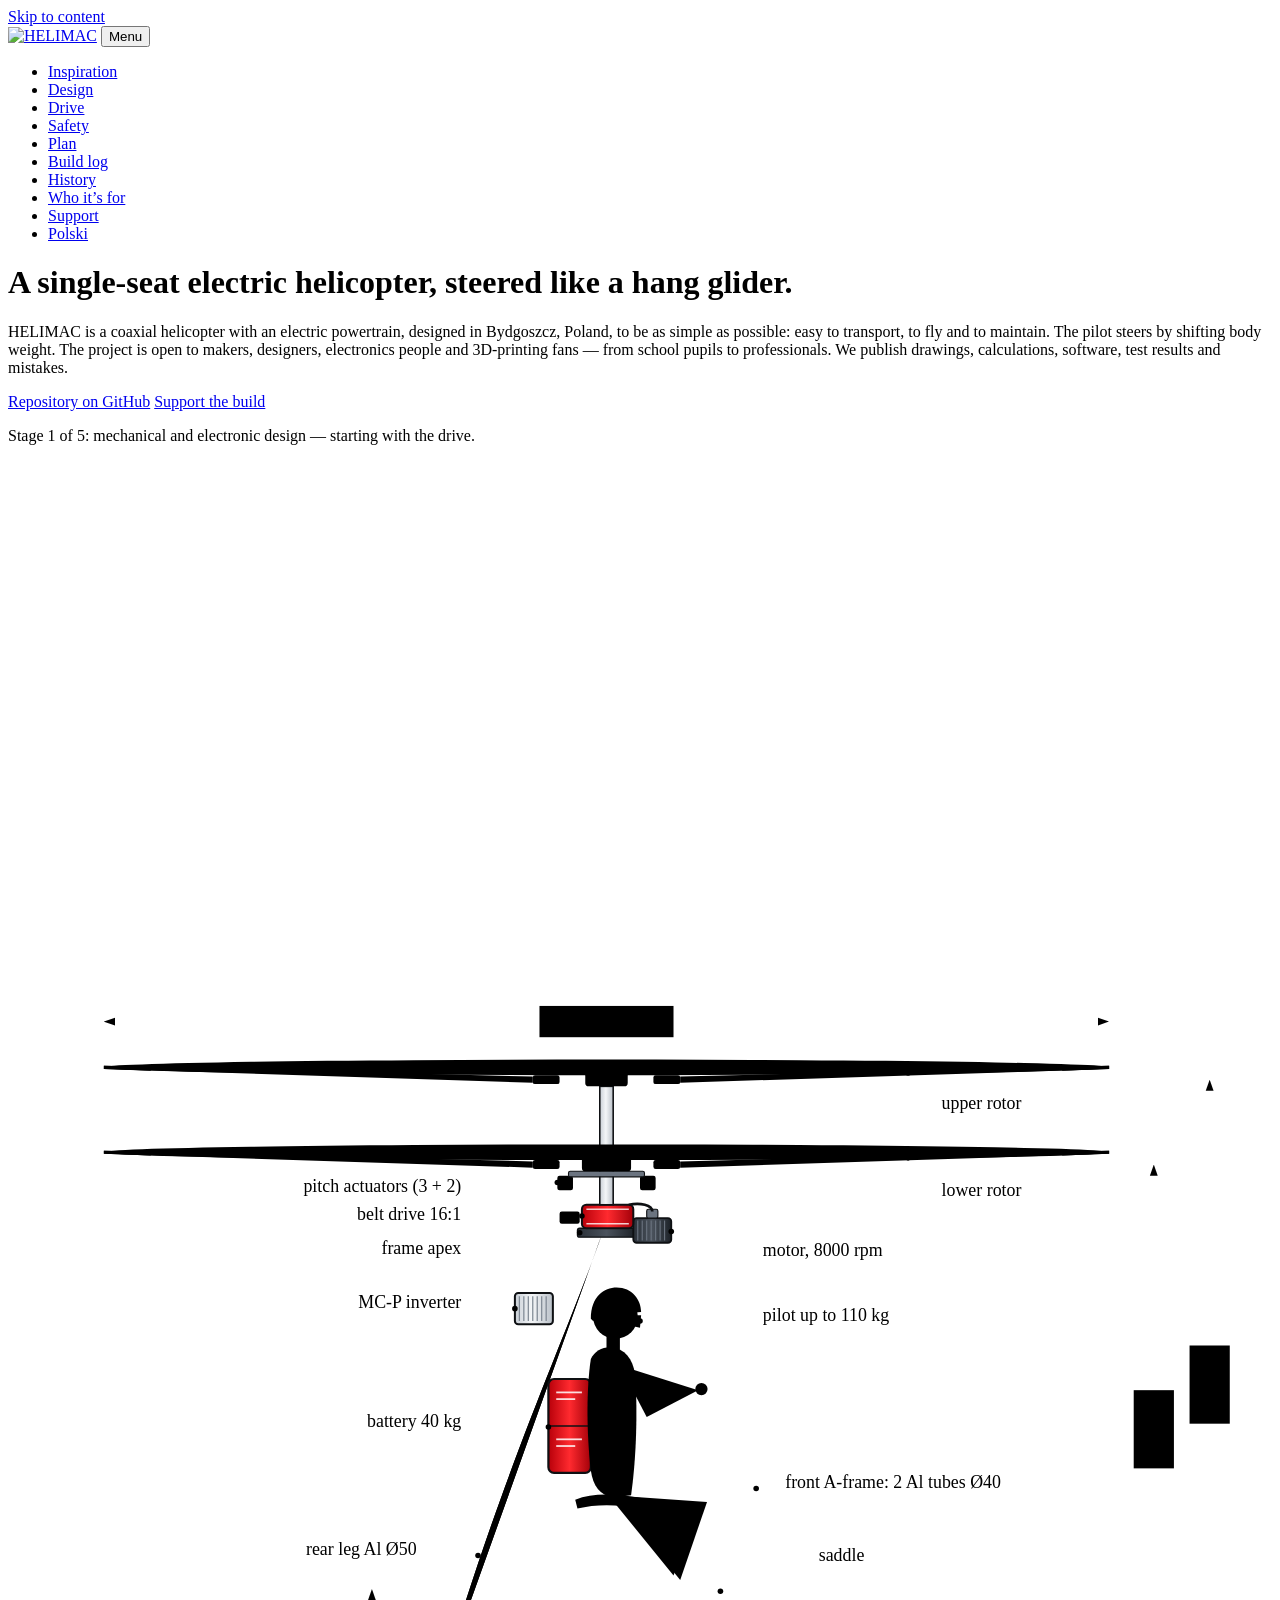
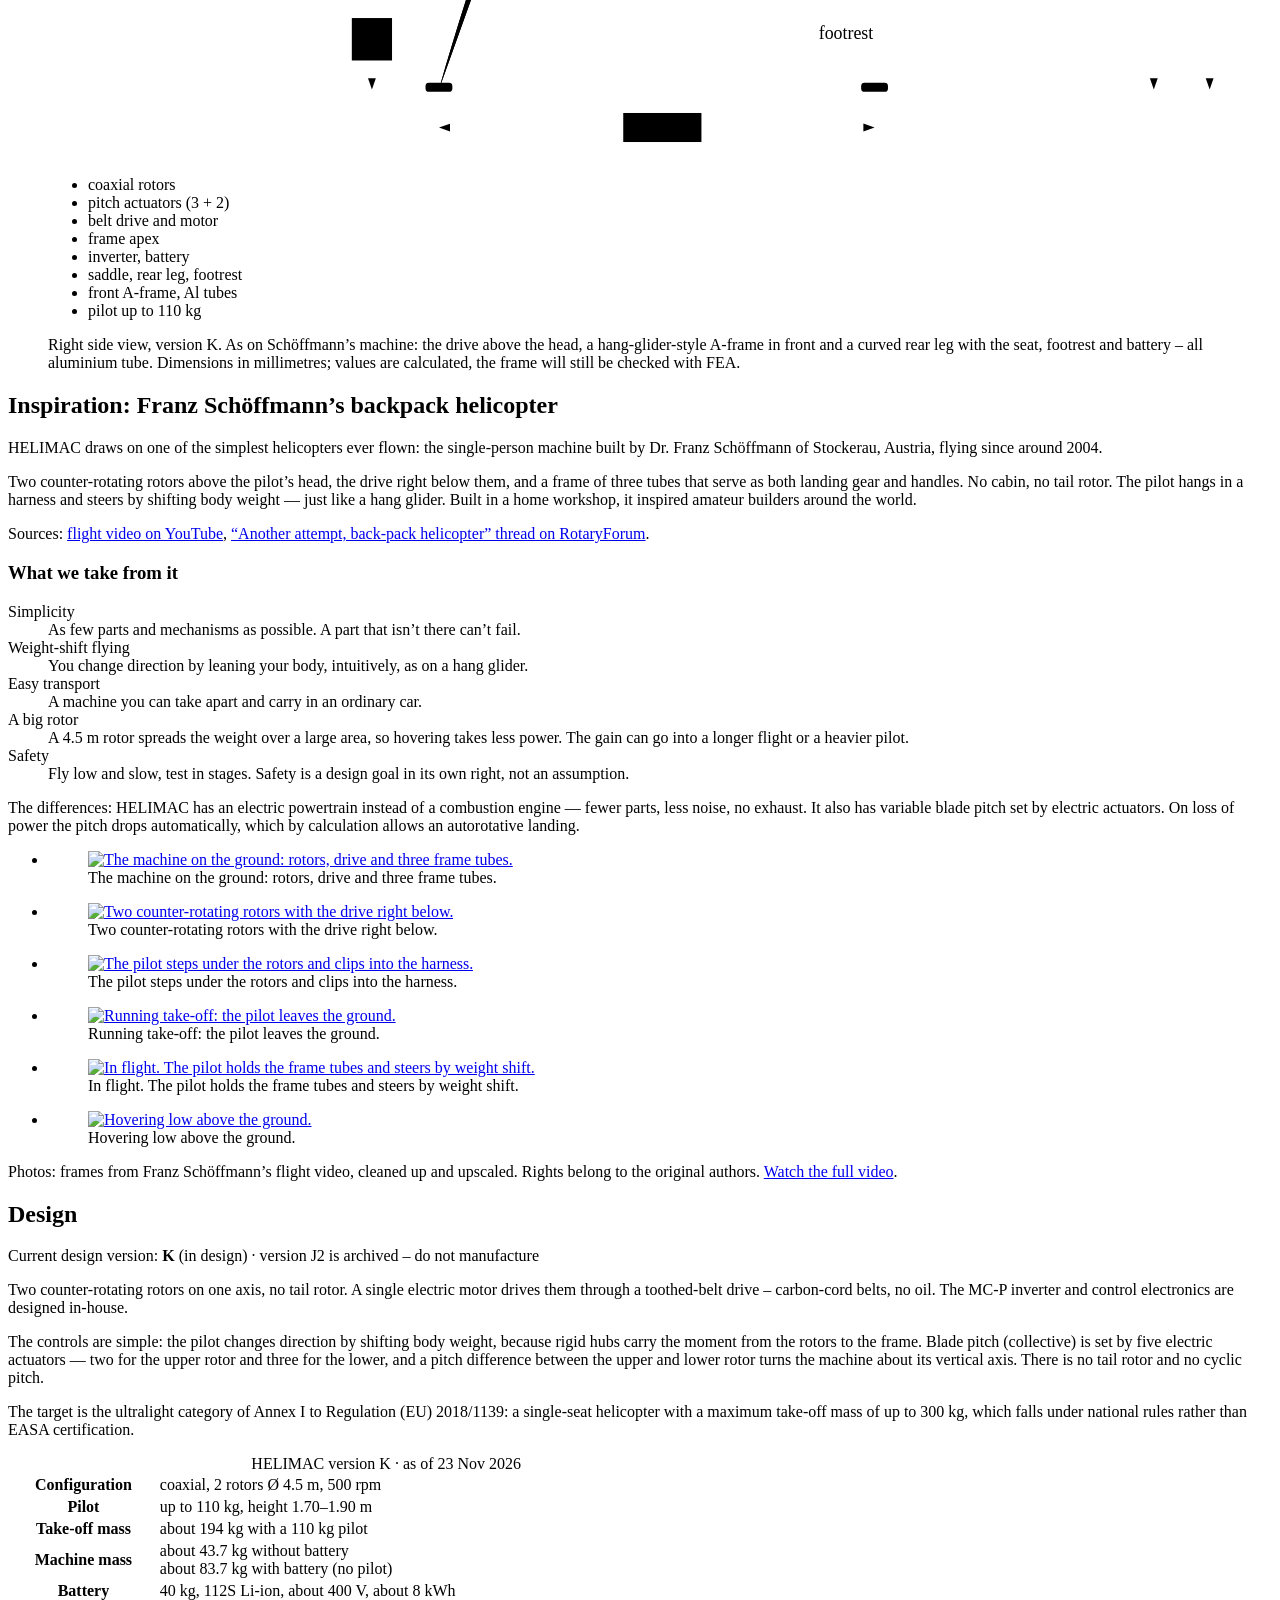
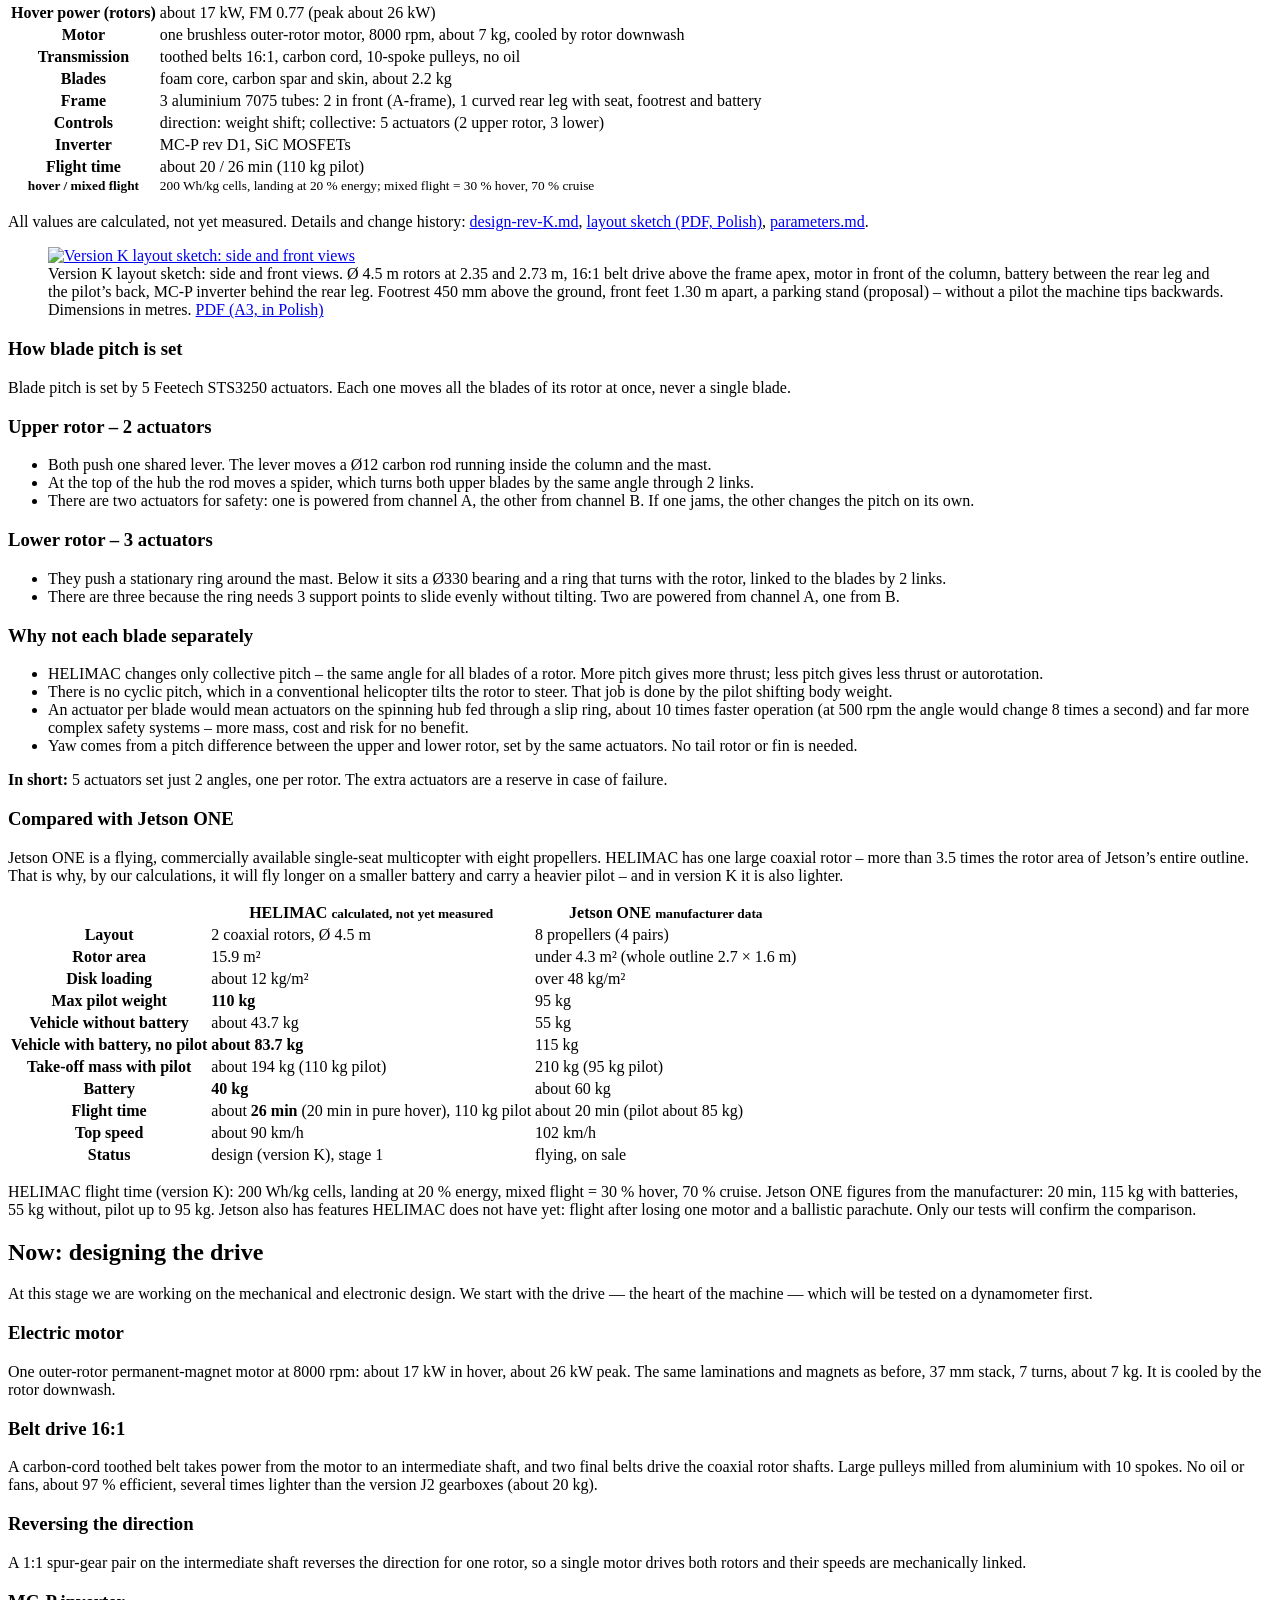
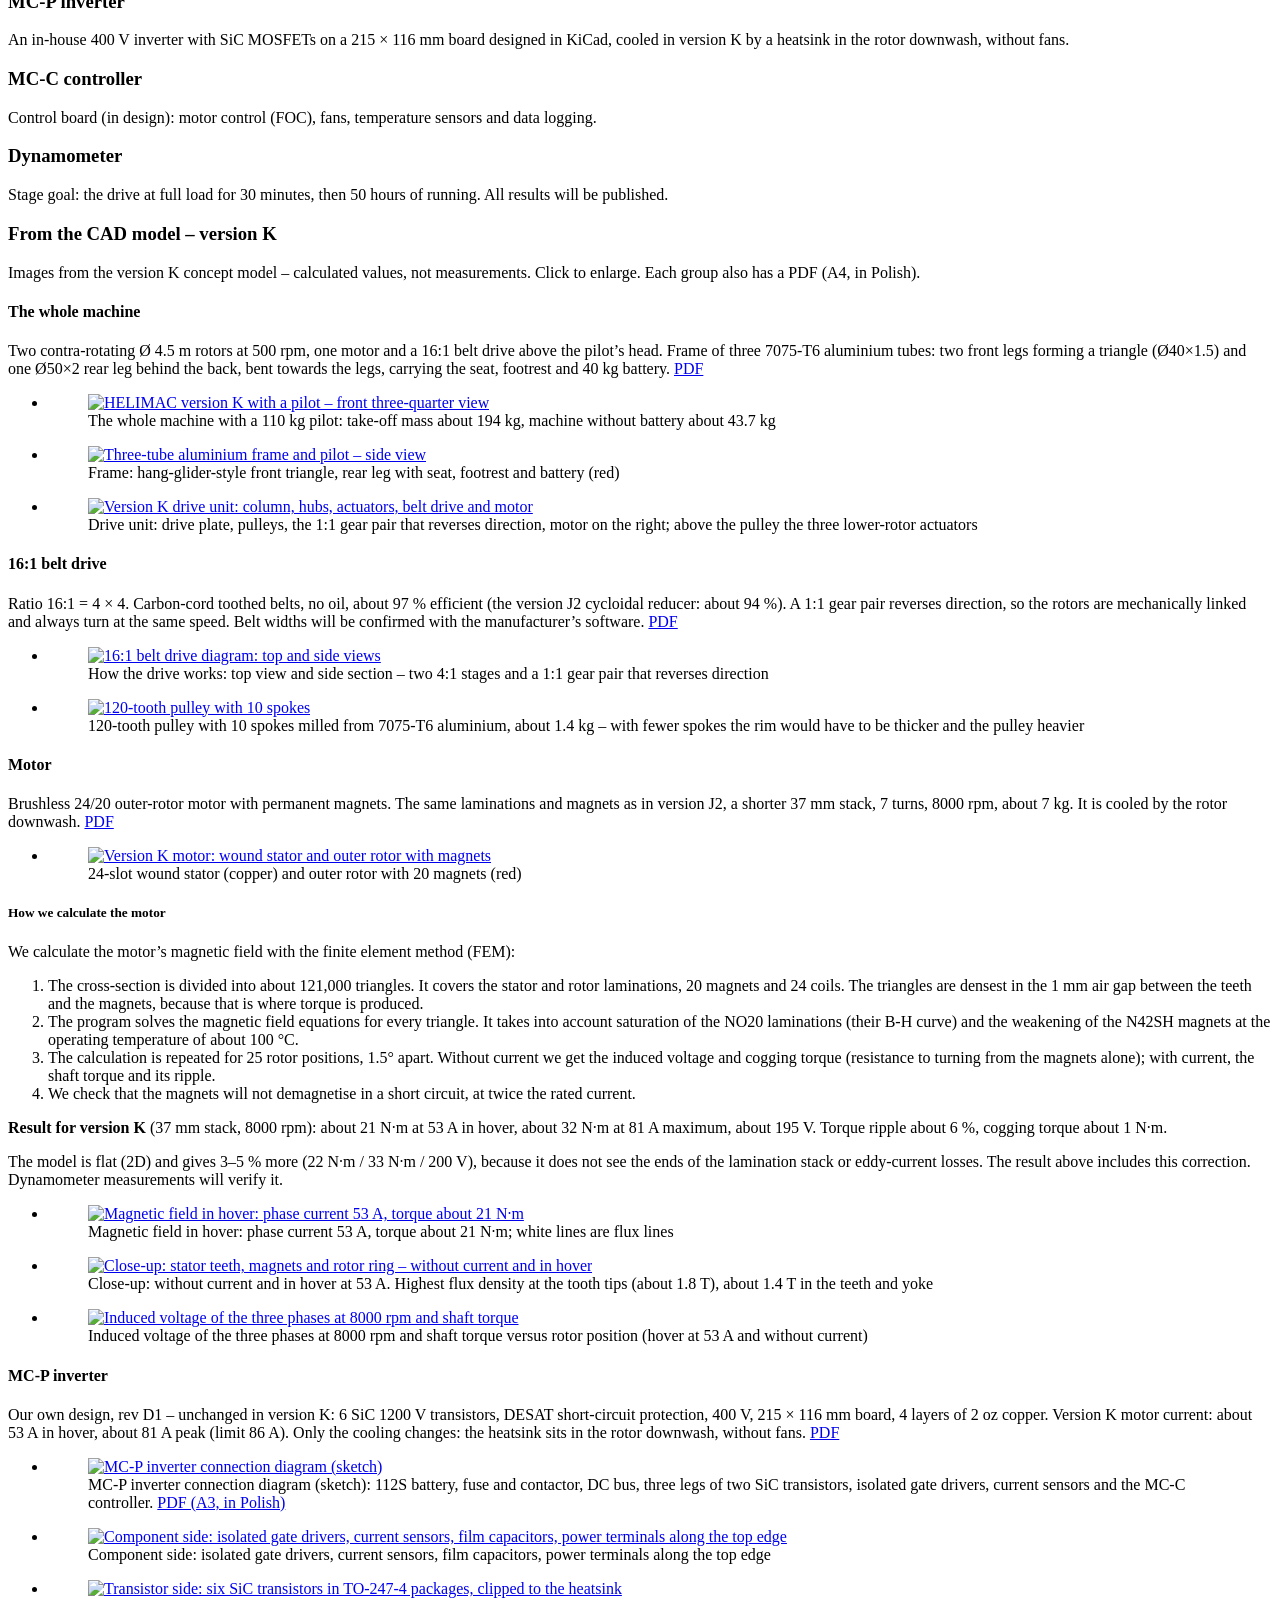
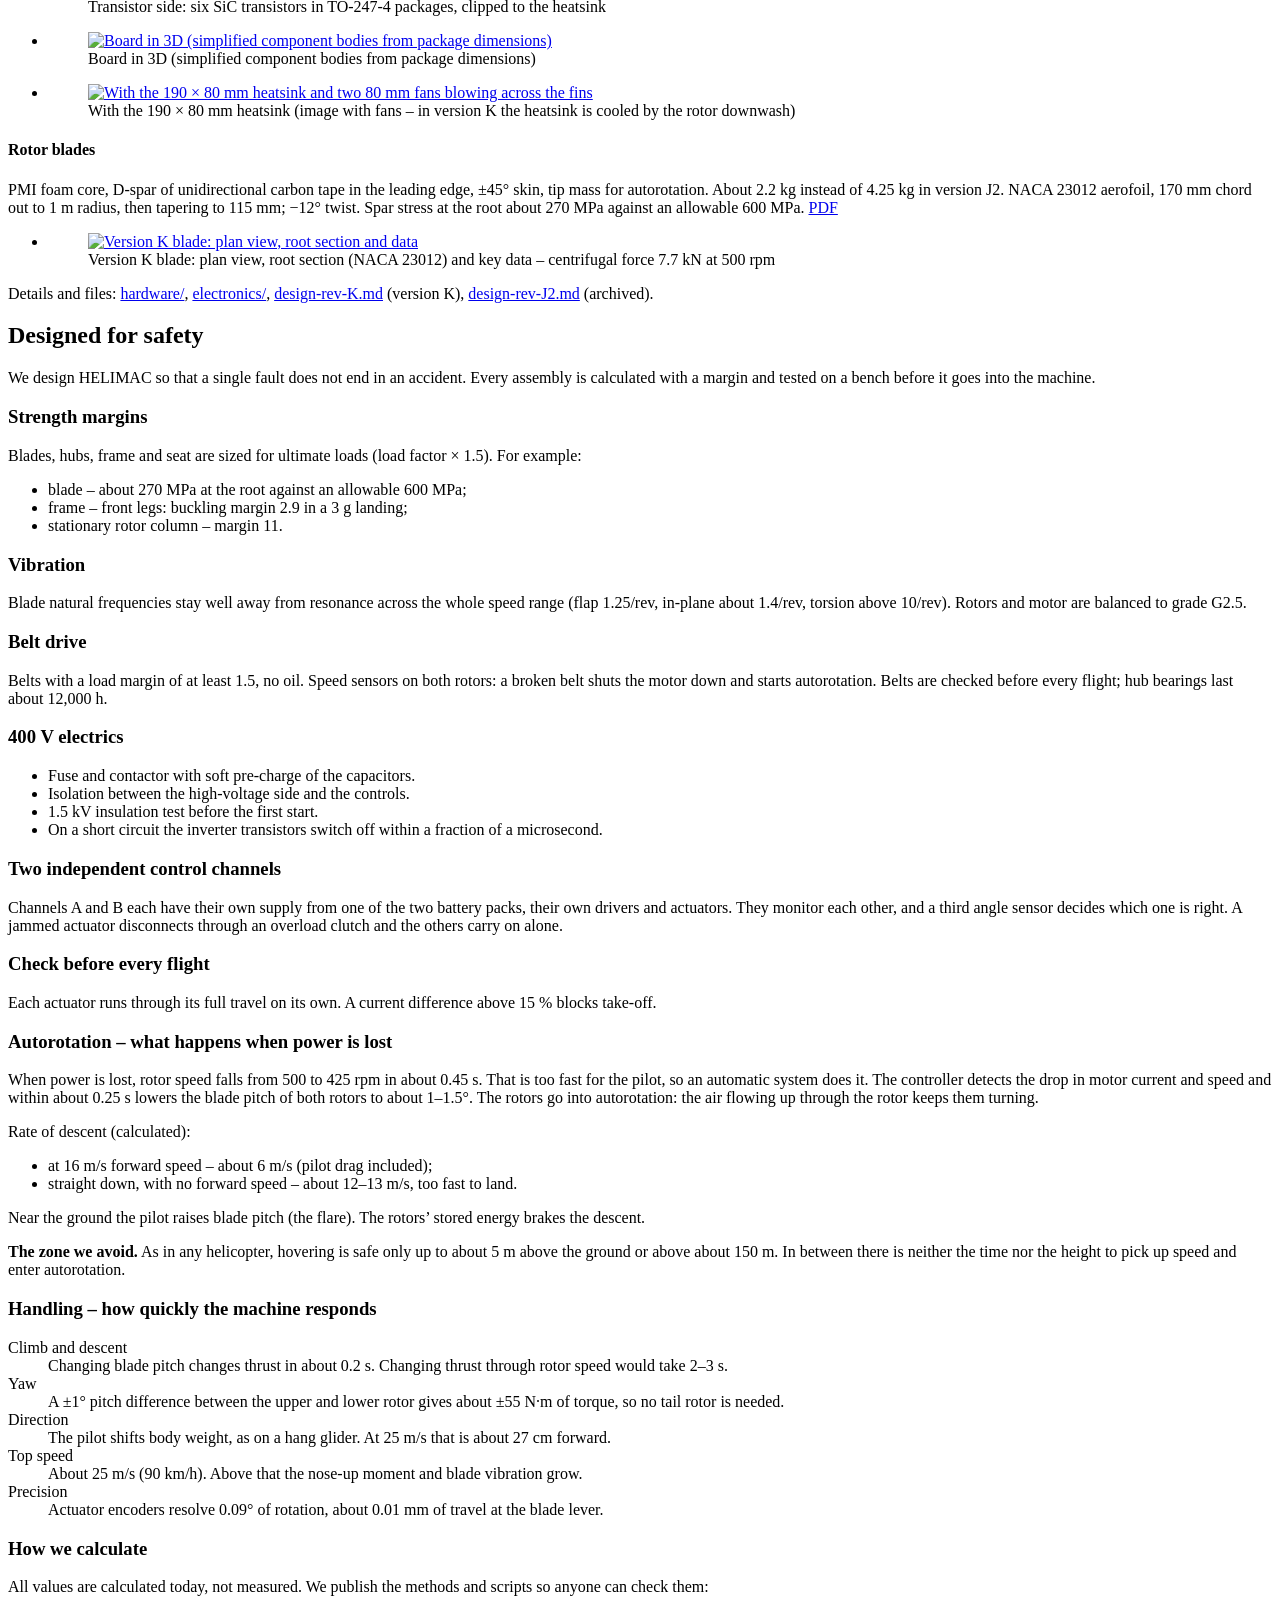
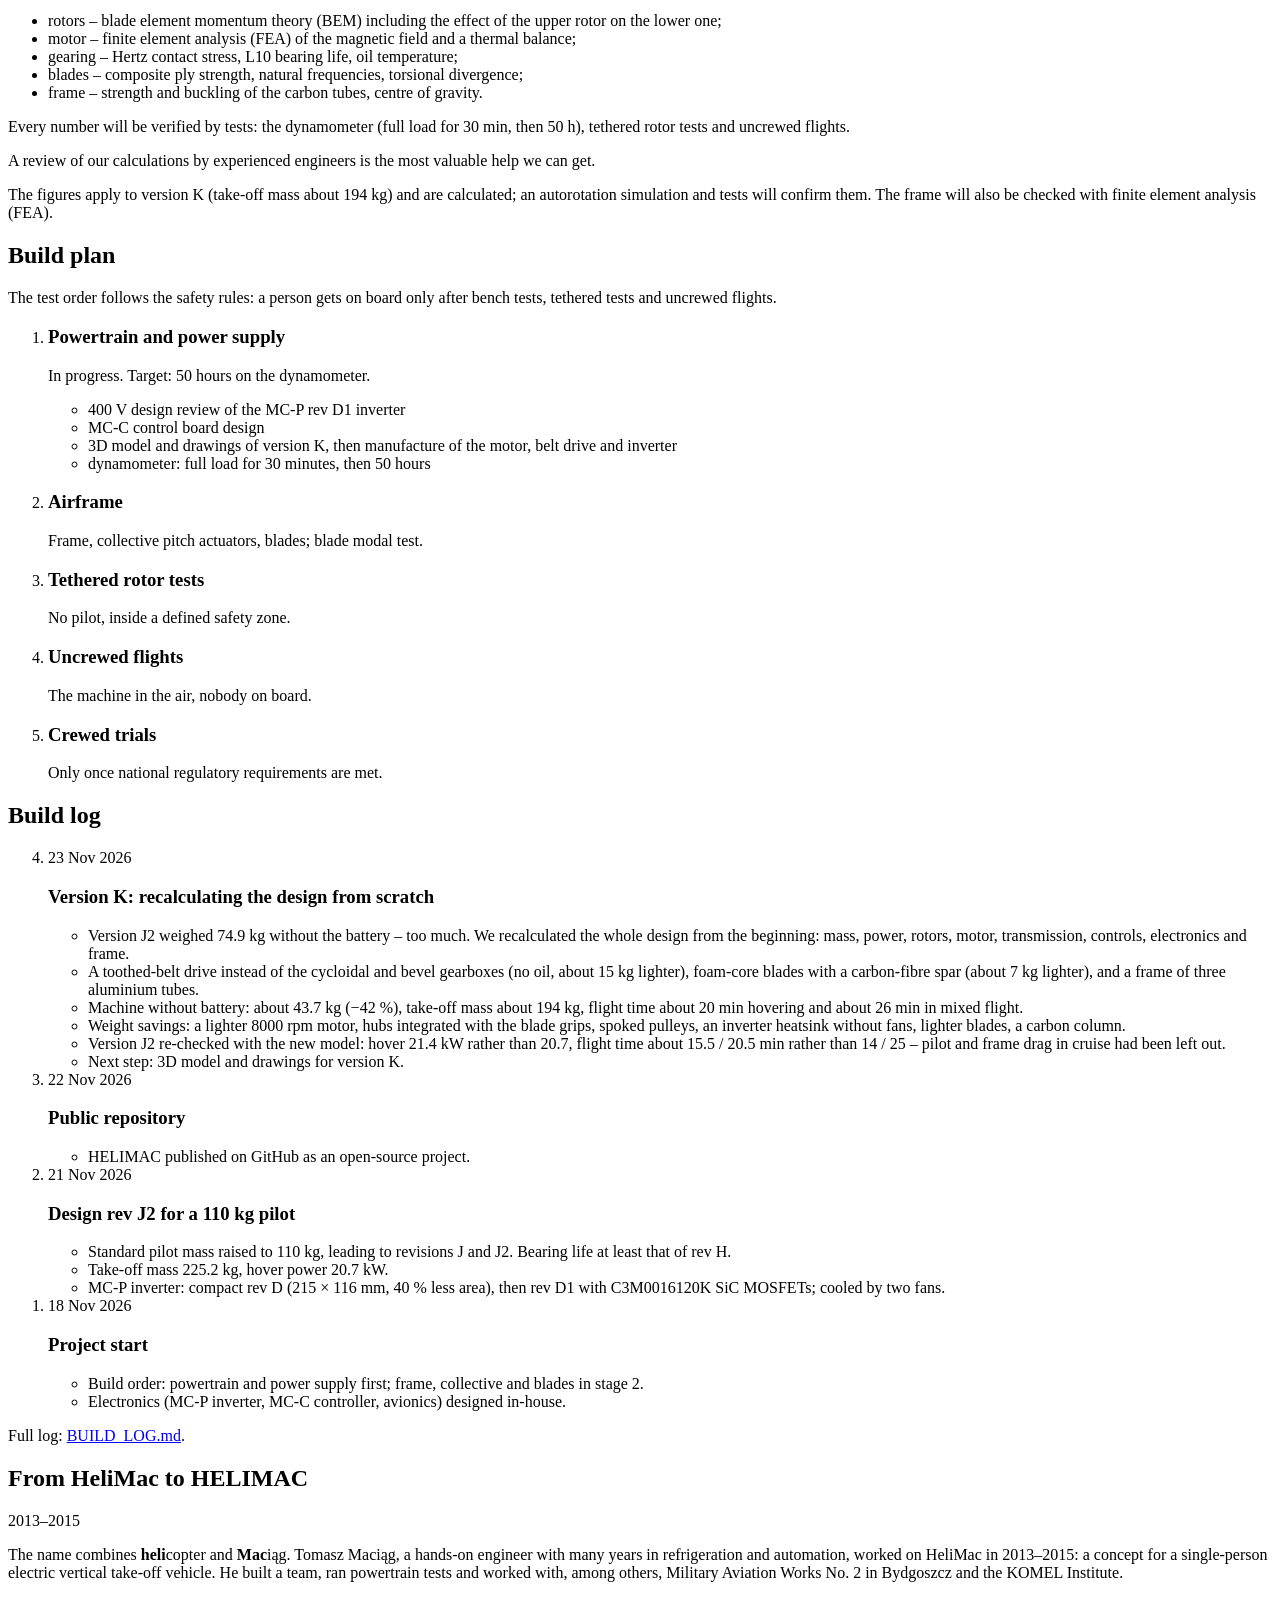
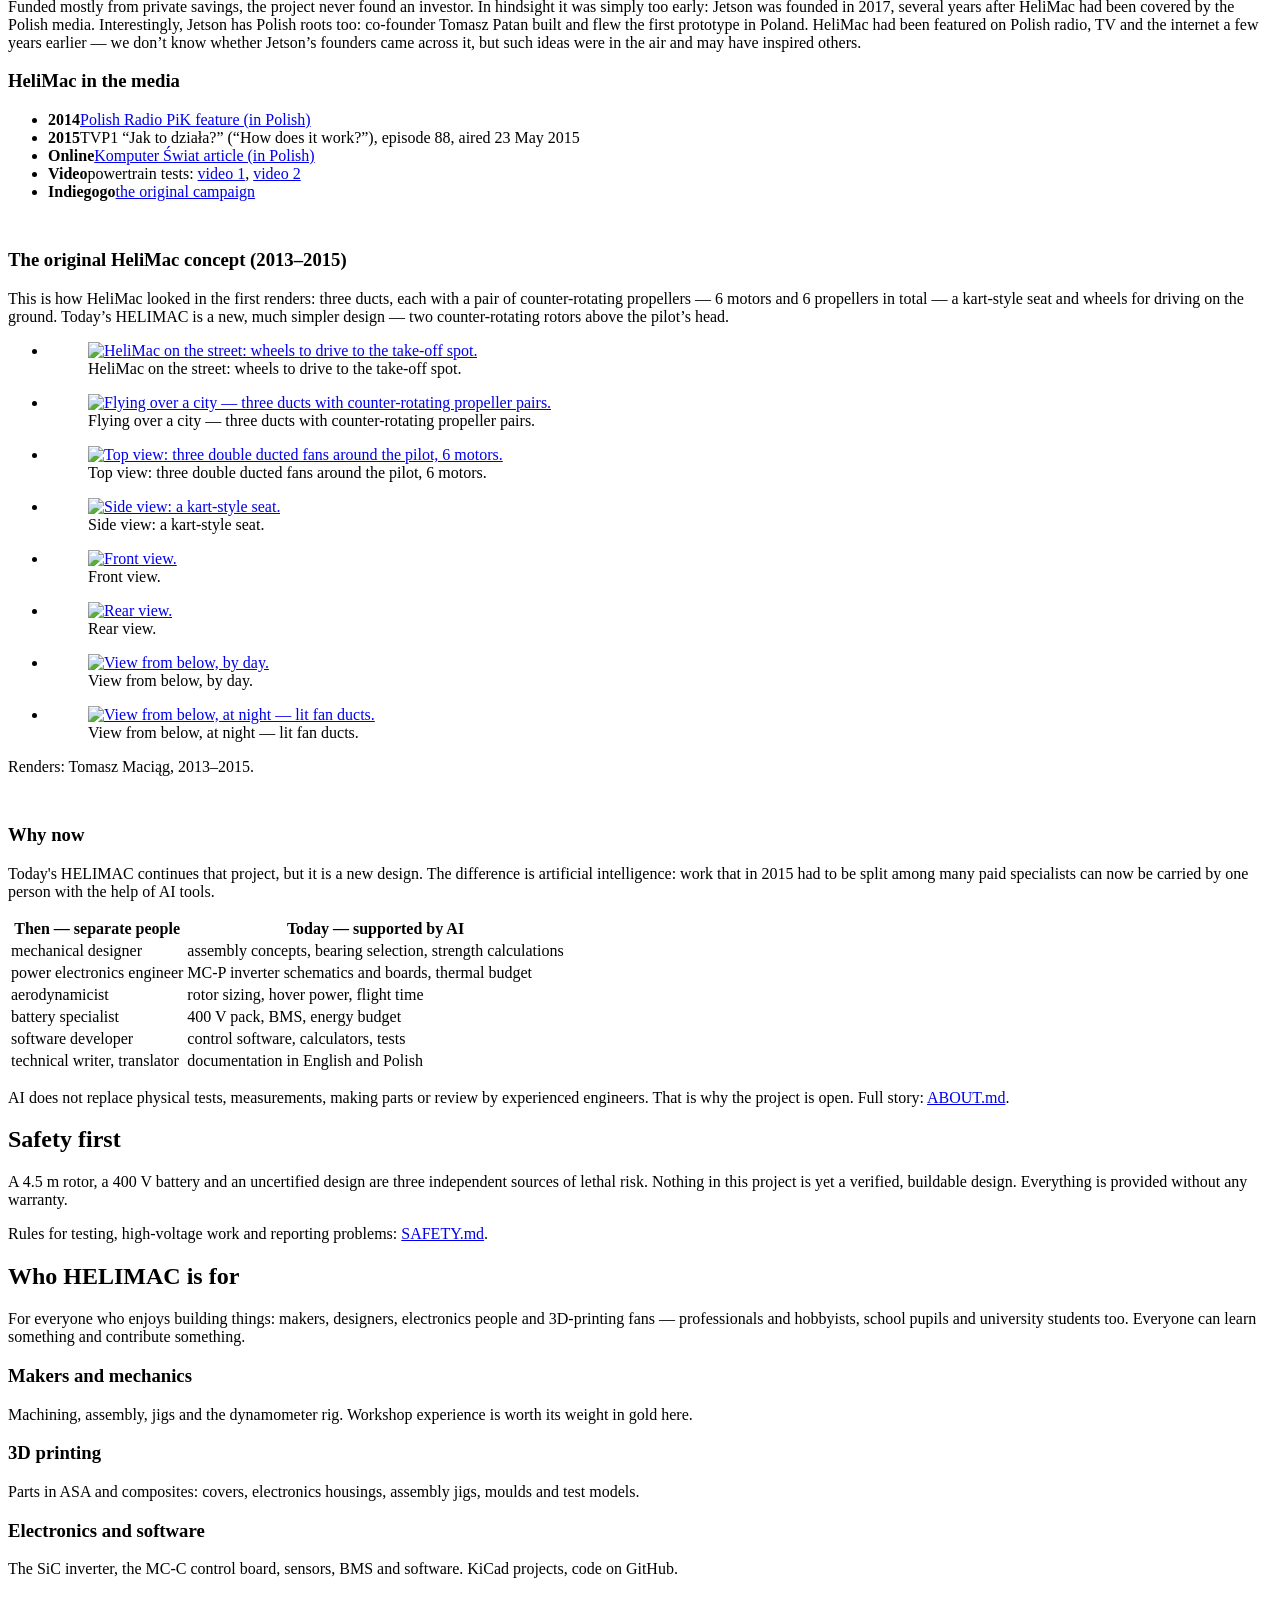
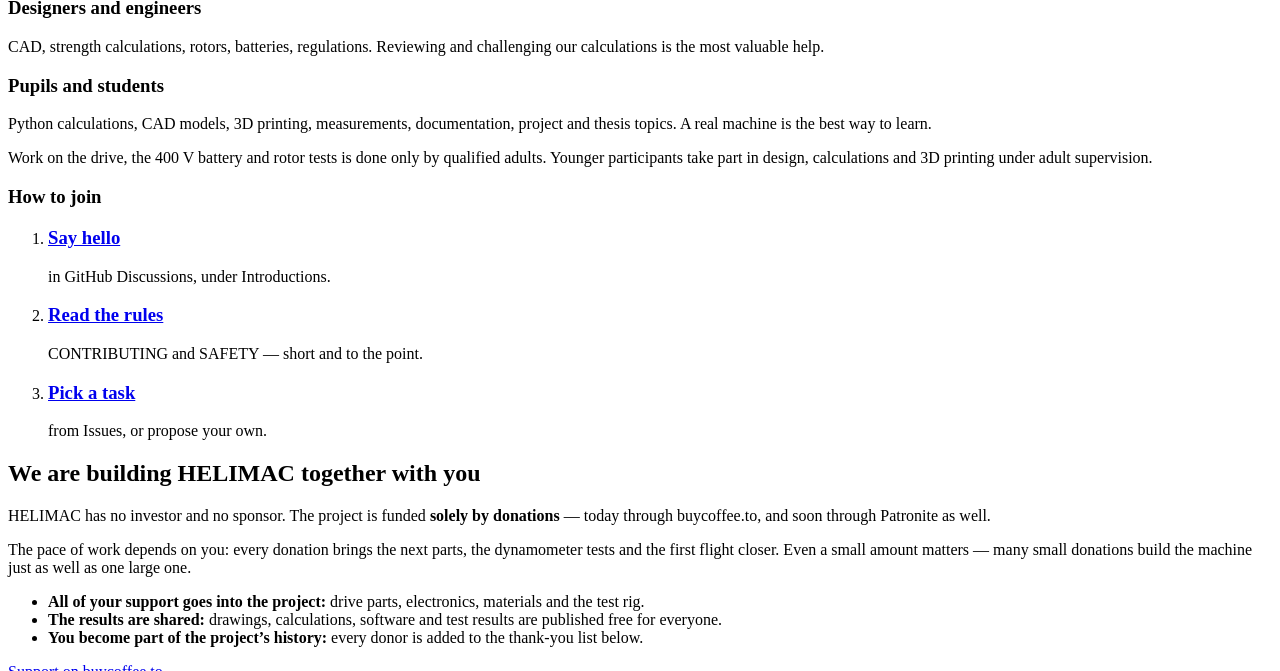
==== commit 02547d66: "Website: CAD section switched to version K graphics (machine, frame, belt drive, 10-spoke pulley, mo" ====
--- a/website/en/index.html
+++ b/website/en/index.html
@@ -66,7 +66,7 @@
     <figure class="drawing">
       <svg viewBox="0 0 1060 680" role="img" aria-labelledby="dwg-title dwg-desc" xmlns="http://www.w3.org/2000/svg">
   <title id="dwg-title">HELIMAC version K, right side view</title>
-  <desc id="dwg-desc">Drawing: two counter-rotating 4500&nbsp;mm rotors at 2350 and 2730&nbsp;mm above ground. Below the rotors the 16:1 belt drive above the frame apex, with the motor in front of the column; blade pitch is set by five actuators. Frame of three aluminium tubes: a hang-glider-style A-frame in front, held by the pilot, and a curved rear leg carrying the seat, the footrest 380&nbsp;mm above ground, the battery and the inverter. Leg spread 1950&nbsp;mm.</desc>
+  <desc id="dwg-desc">Drawing: two counter-rotating 4500&nbsp;mm rotors at 2350 and 2730&nbsp;mm above ground. Below the rotors the 16:1 belt drive above the frame apex, with the motor in front of the column; blade pitch is set by five actuators. Frame of three aluminium tubes: a hang-glider-style A-frame in front, held by the pilot, and a curved rear leg carrying the seat, the footrest 450&nbsp;mm above ground, the battery and the inverter. Leg spread 1950&nbsp;mm.</desc>
   <defs>
     <marker id="arr" viewBox="0 0 10 10" refX="10" refY="5" markerWidth="10" markerHeight="10" orient="auto-start-reverse"><path d="M0 1.5 L10 5 L0 8.5 z" class="d-arrow"/></marker>
     <linearGradient id="g-metal" x1="0" x2="1"><stop offset="0" stop-color="#c9cfd6"/><stop offset=".45" stop-color="#f4f6f8"/><stop offset="1" stop-color="#b9c0c8"/></linearGradient>
@@ -84,20 +84,20 @@
   <line x1="452" y1="279" x2="468" y2="281" class="d-ink" stroke-width="2.5"/>
   <rect x="418" y="265" width="34" height="28" rx="3" fill="url(#g-metal)" stroke="#0e1013" stroke-width="1.8"/>
   <g stroke="#7d8792" stroke-width="1.1"><line x1="422" y1="268" x2="422" y2="290"/><line x1="426" y1="268" x2="426" y2="290"/><line x1="430" y1="268" x2="430" y2="290"/><line x1="434" y1="268" x2="434" y2="290"/><line x1="438" y1="268" x2="438" y2="290"/><line x1="442" y1="268" x2="442" y2="290"/><line x1="446" y1="268" x2="446" y2="290"/></g>
-  <!-- podnóżek 380 mm nad ziemią -->
-  <path d="M362 544 L602 544 M602 536 L602 550" class="d-ink" stroke-width="5" stroke-linecap="round" fill="none"/>
+  <!-- podnóżek 450 mm nad ziemią -->
+  <path d="M383 530 L602 530 M602 522 L602 536" class="d-ink" stroke-width="5" stroke-linecap="round" fill="none"/>
   <!-- akumulator 40 kg, 112S4P, dwie połówki z BMS -->
   <rect x="448" y="342" width="38" height="84" rx="5" fill="url(#g-red)" stroke="#0e1013" stroke-width="2"/>
   <line x1="448" y1="384" x2="486" y2="384" stroke="#0e1013" stroke-width="1.4"/>
   <g stroke="#fff" stroke-width="1.6" opacity=".85"><line x1="455" y1="354" x2="478" y2="354"/><line x1="455" y1="360" x2="472" y2="360"/><line x1="455" y1="396" x2="478" y2="396"/><line x1="455" y1="402" x2="472" y2="402"/></g>
   <!-- pilot 1,80 m / do 110 kg -->
   <g class="d-pilot">
-    <path d="M500 444 L582 456 L560 532" class="d-limb thigh far"/>
-    <path d="M560 534 L586 538" class="d-foot far"/>
+    <path d="M500 444 L582 456 L560 518" class="d-limb thigh far"/>
+    <path d="M560 520 L586 524" class="d-foot far"/>
     <path d="M486 324 C482 350 482 390 486 424 C488 438 494 446 506 448 L522 446 C526 418 528 380 526 342 C525 328 520 318 508 314 C498 312 490 316 486 324 Z" class="d-torso"/>
     <path d="M485 344 L526 344 M486 424 C500 432 514 432 524 424" class="d-harness"/>
-    <path d="M504 446 L590 452 L566 536" class="d-limb thigh"/>
-    <path d="M565 539 L594 541" class="d-foot"/>
+    <path d="M504 446 L590 452 L566 522" class="d-limb thigh"/>
+    <path d="M565 525 L594 527" class="d-foot"/>
     <path d="M512 330 L536 376 L582 352" class="d-arm"/>
     <circle cx="585" cy="351" r="5.5" class="d-hand"/>
     <path d="M500 302 L512 302 L512 316 L500 316 Z" class="d-torso"/>
@@ -160,9 +160,9 @@
   <line x1="740" y1="626" x2="740" y2="662" class="d-ext"/>
   <line x1="350" y1="654" x2="740" y2="654" class="d-dim dim-draw later" pathLength="1" marker-start="url(#arr)" marker-end="url(#arr)"/>
   <g class="dim-label"><rect x="515" y="641" width="70" height="26" class="d-label-bg"/><text x="550" y="660" text-anchor="middle" class="d-text" font-size="16">1950</text></g>
-  <line x1="356" y1="544" x2="282" y2="544" class="d-ext"/>
-  <line x1="290" y1="620" x2="290" y2="544" class="d-dim dim-draw later" pathLength="1" marker-start="url(#arr)" marker-end="url(#arr)"/>
-  <g class="dim-label"><rect x="272" y="563" width="36" height="38" class="d-label-bg"/><text transform="translate(297 582) rotate(-90)" text-anchor="middle" class="d-text" font-size="16">380</text></g>
+  <line x1="377" y1="530" x2="282" y2="530" class="d-ext"/>
+  <line x1="290" y1="620" x2="290" y2="530" class="d-dim dim-draw later" pathLength="1" marker-start="url(#arr)" marker-end="url(#arr)"/>
+  <g class="dim-label"><rect x="272" y="556" width="36" height="38" class="d-label-bg"/><text transform="translate(297 575) rotate(-90)" text-anchor="middle" class="d-text" font-size="16">450</text></g>
   <g class="dim-label callouts">
     <line x1="770" y1="68" x2="794" y2="95" class="d-ext"/><circle cx="770" cy="68" r="2.5" class="d-arrow"/><text x="800" y="100" class="d-note">upper rotor</text>
     <line x1="770" y1="144" x2="794" y2="173" class="d-ext"/><circle cx="770" cy="144" r="2.5" class="d-arrow"/><text x="800" y="178" class="d-note">lower rotor</text>
@@ -176,7 +176,7 @@
     <line x1="530" y1="290" x2="634" y2="285" class="d-ext"/><circle cx="530" cy="290" r="2.5" class="d-arrow"/><text x="640" y="290" class="d-note">pilot up to 110 kg</text>
     <line x1="634" y1="440" x2="654" y2="435" class="d-ext"/><circle cx="634" cy="440" r="2.5" class="d-arrow"/><text x="660" y="440" class="d-note">front A-frame: 2 Al tubes Ø40</text>
     <line x1="530" y1="454" x2="684" y2="500" class="d-ext"/><circle cx="530" cy="454" r="2.5" class="d-arrow"/><text x="690" y="505" class="d-note">saddle</text>
-    <line x1="602" y1="546" x2="684" y2="580" class="d-ext"/><circle cx="602" cy="546" r="2.5" class="d-arrow"/><text x="690" y="585" class="d-note">footrest</text>
+    <line x1="602" y1="532" x2="684" y2="570" class="d-ext"/><circle cx="602" cy="532" r="2.5" class="d-arrow"/><text x="690" y="575" class="d-note">footrest</text>
   </g>
 </svg>
       <ul class="legend" aria-hidden="true"><li>coaxial rotors</li><li>pitch actuators (3 + 2)</li><li>belt drive and motor</li><li>frame apex</li><li>inverter, battery</li><li>saddle, rear leg, footrest</li><li>front A-frame, Al tubes</li><li>pilot up to 110 kg</li></ul>
@@ -267,8 +267,8 @@
       </div>
     </div>
     <figure class="layout-sketch">
-      <a href="/assets/img/cad/60-revK-szkic-ukladu-2400.webp"><img src="/assets/img/cad/60-revK-szkic-ukladu-1400.webp" srcset="/assets/img/cad/60-revK-szkic-ukladu-1400.webp 1400w, /assets/img/cad/60-revK-szkic-ukladu-2400.webp 2400w" sizes="(min-width: 75rem) 72rem, 96vw" width="1400" height="999" alt="Version K layout sketch: side and front views" loading="lazy" decoding="async"></a>
-      <figcaption>Version K layout sketch: side and front views. Ø&nbsp;4.5&nbsp;m rotors at 2.35 and 2.73&nbsp;m, 16:1 belt drive above the frame apex, motor in front of the column, battery between the rear leg and the pilot’s back, MC-P inverter behind the rear leg. Dimensions in metres. <a href="/assets/docs/HELIMAC_revK_szkic_ukladu.pdf">PDF (A3, in Polish)</a></figcaption>
+      <a href="/assets/img/cad/60-revK-szkic-ukladu-2400.webp"><img src="/assets/img/cad/60-revK-szkic-ukladu-1400.webp" srcset="/assets/img/cad/60-revK-szkic-ukladu-1400.webp 1400w, /assets/img/cad/60-revK-szkic-ukladu-2400.webp 2400w" sizes="(min-width: 75rem) 72rem, 96vw" width="1400" height="996" alt="Version K layout sketch: side and front views" loading="lazy" decoding="async"></a>
+      <figcaption>Version K layout sketch: side and front views. Ø&nbsp;4.5&nbsp;m rotors at 2.35 and 2.73&nbsp;m, 16:1 belt drive above the frame apex, motor in front of the column, battery between the rear leg and the pilot’s back, MC-P inverter behind the rear leg. Footrest 450&nbsp;mm above the ground, front feet 1.30&nbsp;m apart, a parking stand (proposal) – without a pilot the machine tips backwards. Dimensions in metres. <a href="/assets/docs/HELIMAC_revK_szkic_ukladu.pdf">PDF (A3, in Polish)</a></figcaption>
     </figure>
     <div class="pitch">
       <h3>How blade pitch is set</h3>
@@ -317,21 +317,25 @@
       <article><h3>Dynamometer</h3><p>Stage goal: the drive at full load for 30 minutes, then 50 hours of running. All results will be published.</p></article>
     </div>
     <div class="cad" id="cad">
-      <h3 class="cad-title">From the CAD model</h3>
-      <p class="cad-lead">Images from the 3D model. The drive with the cycloidal reducer and the ASA-core blades show <strong>version J2 (archived)</strong>; the motor laminations and magnets and the MC-P inverter are still current. Click to enlarge.</p>
-      <h4>Drive unit <span class="arch">version J2 – archived</span></h4>
-      <p>Motor, 10:1 cycloidal reducer, reversing gearbox and both rotor hubs on a stationary column. In version K they are replaced by the belt drive.</p>
+      <h3 class="cad-title">From the CAD model – version K</h3>
+      <p class="cad-lead">Images from the version K concept model – calculated values, not measurements. Click to enlarge. Each group also has a PDF (A4, in Polish).</p>
+      <h4>The whole machine</h4>
+      <p>Two contra-rotating Ø&nbsp;4.5&nbsp;m rotors at 500&nbsp;rpm, one motor and a 16:1 belt drive above the pilot’s head. Frame of three 7075-T6 aluminium tubes: two front legs forming a triangle (Ø40×1.5) and one Ø50×2 rear leg behind the back, bent towards the legs, carrying the seat, footrest and 40&nbsp;kg battery. <a href="/assets/docs/HELIMAC_revK_1_maszyna.pdf">PDF</a></p>
       <ul class="gallery cad-gallery">
-        <li class="wide sketch"><figure><a href="/assets/img/cad/03-naped-przekroj-osiowy-szkic-2400.webp"><img src="/assets/img/cad/03-naped-przekroj-osiowy-szkic-1400.webp" srcset="/assets/img/cad/03-naped-przekroj-osiowy-szkic-1400.webp 1400w, /assets/img/cad/03-naped-przekroj-osiowy-szkic-2400.webp 2400w" sizes="(min-width: 75rem) 72rem, 96vw" width="1400" height="990" alt="Axial section of the drive unit (sketch)" loading="lazy" decoding="async"></a><figcaption>Axial section of the drive unit (sketch): the motor turns the eccentric sleeve, the cams roll on the housing rollers and turn it 10 times slower (lower rotor); bevel gears reverse the direction for the upper rotor. <a href="/assets/docs/HELIMAC_szkic_przekroj_napedu.pdf">PDF (A3, in Polish)</a></figcaption></figure></li>
-        <li class="tall"><figure><a href="/assets/img/cad/01-naped-izometria-1400.webp"><img src="/assets/img/cad/01-naped-izometria-700.webp" srcset="/assets/img/cad/01-naped-izometria-700.webp 700w, /assets/img/cad/01-naped-izometria-1400.webp 1400w" sizes="(min-width: 60rem) 30vw, (min-width: 40rem) 46vw, 92vw" width="700" height="1728" alt="Drive unit — overall view" loading="lazy" decoding="async"></a><figcaption>Drive unit — overall view</figcaption></figure></li>
-        <li class="tall"><figure><a href="/assets/img/cad/02-naped-przekroj-1400.webp"><img src="/assets/img/cad/02-naped-przekroj-700.webp" srcset="/assets/img/cad/02-naped-przekroj-700.webp 700w, /assets/img/cad/02-naped-przekroj-1400.webp 1400w" sizes="(min-width: 60rem) 30vw, (min-width: 40rem) 46vw, 92vw" width="700" height="1377" alt="Quarter section: the upper rotor collective rod runs through the centre of the column" loading="lazy" decoding="async"></a><figcaption>Quarter section: the upper rotor collective rod runs through the centre of the column</figcaption></figure></li>
+        <li><figure><a href="/assets/img/cad/70-revK-maszyna-1400.webp"><img src="/assets/img/cad/70-revK-maszyna-700.webp" srcset="/assets/img/cad/70-revK-maszyna-700.webp 700w, /assets/img/cad/70-revK-maszyna-1400.webp 1400w" sizes="(min-width: 60rem) 30vw, (min-width: 40rem) 46vw, 92vw" width="700" height="586" alt="HELIMAC version K with a pilot – front three-quarter view" loading="lazy" decoding="async"></a><figcaption>The whole machine with a 110&nbsp;kg pilot: take-off mass about 194&nbsp;kg, machine without battery about 43.7&nbsp;kg</figcaption></figure></li>
+        <li class="tall"><figure><a href="/assets/img/cad/71-revK-rama-pilot-1400.webp"><img src="/assets/img/cad/71-revK-rama-pilot-700.webp" srcset="/assets/img/cad/71-revK-rama-pilot-700.webp 700w, /assets/img/cad/71-revK-rama-pilot-1400.webp 1400w" sizes="(min-width: 60rem) 30vw, (min-width: 40rem) 46vw, 92vw" width="700" height="1446" alt="Three-tube aluminium frame and pilot – side view" loading="lazy" decoding="async"></a><figcaption>Frame: hang-glider-style front triangle, rear leg with seat, footrest and battery (red)</figcaption></figure></li>
+        <li class="tall"><figure><a href="/assets/img/cad/72-revK-naped-1400.webp"><img src="/assets/img/cad/72-revK-naped-700.webp" srcset="/assets/img/cad/72-revK-naped-700.webp 700w, /assets/img/cad/72-revK-naped-1400.webp 1400w" sizes="(min-width: 60rem) 30vw, (min-width: 40rem) 46vw, 92vw" width="700" height="888" alt="Version K drive unit: column, hubs, actuators, belt drive and motor" loading="lazy" decoding="async"></a><figcaption>Drive unit: drive plate, pulleys, the 1:1 gear pair that reverses direction, motor on the right; above the pulley the three lower-rotor actuators</figcaption></figure></li>
+      </ul>
+      <h4>16:1 belt drive</h4>
+      <p>Ratio 16:1 = 4 × 4. Carbon-cord toothed belts, no oil, about 97&nbsp;% efficient (the version J2 cycloidal reducer: about 94&nbsp;%). A 1:1 gear pair reverses direction, so the rotors are mechanically linked and always turn at the same speed. Belt widths will be confirmed with the manufacturer’s software. <a href="/assets/docs/HELIMAC_revK_2_naped.pdf">PDF</a></p>
+      <ul class="gallery cad-gallery">
+        <li class="wide sketch"><figure><a href="/assets/img/cad/74-revK-przekladnia-schemat-1800.webp"><img src="/assets/img/cad/74-revK-przekladnia-schemat-1400.webp" srcset="/assets/img/cad/74-revK-przekladnia-schemat-1400.webp 1400w, /assets/img/cad/74-revK-przekladnia-schemat-1800.webp 1800w" sizes="(min-width: 75rem) 72rem, 96vw" width="1400" height="824" alt="16:1 belt drive diagram: top and side views" loading="lazy" decoding="async"></a><figcaption>How the drive works: top view and side section – two 4:1 stages and a 1:1 gear pair that reverses direction</figcaption></figure></li>
+        <li><figure><a href="/assets/img/cad/73-revK-kolo-pasowe-1400.webp"><img src="/assets/img/cad/73-revK-kolo-pasowe-700.webp" srcset="/assets/img/cad/73-revK-kolo-pasowe-700.webp 700w, /assets/img/cad/73-revK-kolo-pasowe-1400.webp 1400w" sizes="(min-width: 60rem) 30vw, (min-width: 40rem) 46vw, 92vw" width="700" height="505" alt="120-tooth pulley with 10 spokes" loading="lazy" decoding="async"></a><figcaption>120-tooth pulley with 10 spokes milled from 7075-T6 aluminium, about 1.4&nbsp;kg – with fewer spokes the rim would have to be thicker and the pulley heavier</figcaption></figure></li>
       </ul>
       <h4>Motor</h4>
-      <p>Brushless 24/20 outer-rotor motor with permanent magnets. Images: version J2 (56&nbsp;mm stack, about 5000&nbsp;rpm). Version K uses the same laminations and magnets, 37&nbsp;mm stack, 7 turns, 8000&nbsp;rpm.</p>
+      <p>Brushless 24/20 outer-rotor motor with permanent magnets. The same laminations and magnets as in version J2, a shorter 37&nbsp;mm stack, 7 turns, 8000&nbsp;rpm, about 7&nbsp;kg. It is cooled by the rotor downwash. <a href="/assets/docs/HELIMAC_revK_3_silnik.pdf">PDF</a></p>
       <ul class="gallery cad-gallery">
-        <li><figure><a href="/assets/img/cad/04-silnik-izometria-1400.webp"><img src="/assets/img/cad/04-silnik-izometria-700.webp" srcset="/assets/img/cad/04-silnik-izometria-700.webp 700w, /assets/img/cad/04-silnik-izometria-1400.webp 1400w" sizes="(min-width: 60rem) 30vw, (min-width: 40rem) 46vw, 92vw" width="700" height="618" alt="The outer rotor turns around the stationary stator" loading="lazy" decoding="async"></a><figcaption>The outer rotor turns around the stationary stator</figcaption></figure></li>
-        <li><figure><a href="/assets/img/cad/05-silnik-przekroj-1400.webp"><img src="/assets/img/cad/05-silnik-przekroj-700.webp" srcset="/assets/img/cad/05-silnik-przekroj-700.webp 700w, /assets/img/cad/05-silnik-przekroj-1400.webp 1400w" sizes="(min-width: 60rem) 30vw, (min-width: 40rem) 46vw, 92vw" width="700" height="525" alt="Section: lamination stacks, winding and bearings on the column" loading="lazy" decoding="async"></a><figcaption>Section: lamination stacks, winding and bearings on the column</figcaption></figure></li>
-        <li><figure><a href="/assets/img/cad/06-silnik-stojan-uzwojenie-1400.webp"><img src="/assets/img/cad/06-silnik-stojan-uzwojenie-700.webp" srcset="/assets/img/cad/06-silnik-stojan-uzwojenie-700.webp 700w, /assets/img/cad/06-silnik-stojan-uzwojenie-1400.webp 1400w" sizes="(min-width: 60rem) 30vw, (min-width: 40rem) 46vw, 92vw" width="700" height="582" alt="Stator: 24 slots, concentrated winding, 2 parallel paths; 0.2 mm laser-cut laminations" loading="lazy" decoding="async"></a><figcaption>Stator: 24 slots, concentrated winding, 2 parallel paths; 0.2&nbsp;mm laser-cut laminations</figcaption></figure></li>
+        <li><figure><a href="/assets/img/cad/76-revK-silnik-1400.webp"><img src="/assets/img/cad/76-revK-silnik-700.webp" srcset="/assets/img/cad/76-revK-silnik-700.webp 700w, /assets/img/cad/76-revK-silnik-1400.webp 1400w" sizes="(min-width: 60rem) 30vw, (min-width: 40rem) 46vw, 92vw" width="700" height="537" alt="Version K motor: wound stator and outer rotor with magnets" loading="lazy" decoding="async"></a><figcaption>24-slot wound stator (copper) and outer rotor with 20 magnets (red)</figcaption></figure></li>
       </ul>
       <div class="fem">
         <h5>How we calculate the motor</h5>
@@ -342,38 +346,27 @@
           <li>The calculation is repeated for 25 rotor positions, 1.5° apart. Without current we get the induced voltage and cogging torque (resistance to turning from the magnets alone); with current, the shaft torque and its ripple.</li>
           <li>We check that the magnets will not demagnetise in a short circuit, at twice the rated current.</li>
         </ol>
-        <p class="fem-result"><strong>Result for version J2:</strong> about 40&nbsp;N·m in hover at 57&nbsp;A, about 220&nbsp;V at 4970&nbsp;rpm, torque ripple about 5&nbsp;%.<br><strong>Version K</strong> (same laminations and magnets, 7 turns, 37&nbsp;mm stack, 8000&nbsp;rpm – scaled from the 48&nbsp;mm model): about 21&nbsp;N·m at 53&nbsp;A in hover, about 32&nbsp;N·m at 81&nbsp;A maximum, about 195&nbsp;V.</p>
-        <p class="note">The model is flat (2D), so it does not see the ends of the lamination stack or eddy-current losses. Dynamometer measurements will verify it.</p>
+        <p class="fem-result"><strong>Result for version K</strong> (37&nbsp;mm stack, 8000&nbsp;rpm): about 21&nbsp;N·m at 53&nbsp;A in hover, about 32&nbsp;N·m at 81&nbsp;A maximum, about 195&nbsp;V. Torque ripple about 6&nbsp;%, cogging torque about 1&nbsp;N·m.</p>
+        <p class="note">The model is flat (2D) and gives 3–5&nbsp;% more (22&nbsp;N·m / 33&nbsp;N·m / 200&nbsp;V), because it does not see the ends of the lamination stack or eddy-current losses. The result above includes this correction. Dynamometer measurements will verify it.</p>
         <ul class="gallery cad-gallery fem-gallery">
-          <li><figure><a href="/assets/img/cad/50-silnik-mes-pole-bez-pradu-1400.webp"><img src="/assets/img/cad/50-silnik-mes-pole-bez-pradu-700.webp" srcset="/assets/img/cad/50-silnik-mes-pole-bez-pradu-700.webp 700w, /assets/img/cad/50-silnik-mes-pole-bez-pradu-1400.webp 1400w" sizes="(min-width: 75rem) 35rem, (min-width: 40rem) 46vw, 92vw" width="700" height="770" alt="Magnetic field – magnets only (no current)" loading="lazy" decoding="async"></a><figcaption>Magnetic field – magnets only (no current)</figcaption></figure></li>
-          <li><figure><a href="/assets/img/cad/51-silnik-mes-pole-zawis-1400.webp"><img src="/assets/img/cad/51-silnik-mes-pole-zawis-700.webp" srcset="/assets/img/cad/51-silnik-mes-pole-zawis-700.webp 700w, /assets/img/cad/51-silnik-mes-pole-zawis-1400.webp 1400w" sizes="(min-width: 75rem) 35rem, (min-width: 40rem) 46vw, 92vw" width="700" height="770" alt="Magnetic field in hover: phase current 57 A, torque about 40 N·m" loading="lazy" decoding="async"></a><figcaption>Magnetic field in hover: phase current 57&nbsp;A, torque about 40&nbsp;N·m</figcaption></figure></li>
-          <li><figure><a href="/assets/img/cad/52-silnik-mes-zblizenie-1400.webp"><img src="/assets/img/cad/52-silnik-mes-zblizenie-700.webp" srcset="/assets/img/cad/52-silnik-mes-zblizenie-700.webp 700w, /assets/img/cad/52-silnik-mes-zblizenie-1400.webp 1400w" sizes="(min-width: 75rem) 35rem, (min-width: 40rem) 46vw, 92vw" width="700" height="410" alt="Close-up: stator teeth, magnets and rotor ring – no current and in hover" loading="lazy" decoding="async"></a><figcaption>Close-up: stator teeth, magnets and rotor ring – no current and in hover</figcaption></figure></li>
-          <li><figure><a href="/assets/img/cad/53-silnik-mes-siatka-1400.webp"><img src="/assets/img/cad/53-silnik-mes-siatka-700.webp" srcset="/assets/img/cad/53-silnik-mes-siatka-700.webp 700w, /assets/img/cad/53-silnik-mes-siatka-1400.webp 1400w" sizes="(min-width: 75rem) 35rem, (min-width: 40rem) 46vw, 92vw" width="700" height="478" alt="Finite element mesh in the air gap" loading="lazy" decoding="async"></a><figcaption>Finite element mesh in the air gap</figcaption></figure></li>
-          <li class="wide sketch"><figure><a href="/assets/img/cad/54-silnik-mes-sem-moment-2200.webp"><img src="/assets/img/cad/54-silnik-mes-sem-moment-1400.webp" srcset="/assets/img/cad/54-silnik-mes-sem-moment-1400.webp 1400w, /assets/img/cad/54-silnik-mes-sem-moment-2200.webp 2200w" sizes="(min-width: 75rem) 72rem, 96vw" width="1400" height="640" alt="Induced voltage of the three phases at 4970 rpm and shaft torque versus rotor position" loading="lazy" decoding="async"></a><figcaption>Induced voltage of the three phases at 4970&nbsp;rpm and shaft torque versus rotor position</figcaption></figure></li>
+        <li><figure><a href="/assets/img/cad/77-revK-mes-pole-zawis-1400.webp"><img src="/assets/img/cad/77-revK-mes-pole-zawis-700.webp" srcset="/assets/img/cad/77-revK-mes-pole-zawis-700.webp 700w, /assets/img/cad/77-revK-mes-pole-zawis-1400.webp 1400w" sizes="(min-width: 75rem) 35rem, (min-width: 40rem) 46vw, 92vw" width="700" height="781" alt="Magnetic field in hover: phase current 53 A, torque about 21 N·m" loading="lazy" decoding="async"></a><figcaption>Magnetic field in hover: phase current 53&nbsp;A, torque about 21&nbsp;N·m; white lines are flux lines</figcaption></figure></li>
+        <li><figure><a href="/assets/img/cad/78-revK-mes-zblizenie-1400.webp"><img src="/assets/img/cad/78-revK-mes-zblizenie-700.webp" srcset="/assets/img/cad/78-revK-mes-zblizenie-700.webp 700w, /assets/img/cad/78-revK-mes-zblizenie-1400.webp 1400w" sizes="(min-width: 75rem) 35rem, (min-width: 40rem) 46vw, 92vw" width="700" height="419" alt="Close-up: stator teeth, magnets and rotor ring – without current and in hover" loading="lazy" decoding="async"></a><figcaption>Close-up: without current and in hover at 53&nbsp;A. Highest flux density at the tooth tips (about 1.8&nbsp;T), about 1.4&nbsp;T in the teeth and yoke</figcaption></figure></li>
+        <li class="wide sketch"><figure><a href="/assets/img/cad/79-revK-mes-sem-moment-1800.webp"><img src="/assets/img/cad/79-revK-mes-sem-moment-1400.webp" srcset="/assets/img/cad/79-revK-mes-sem-moment-1400.webp 1400w, /assets/img/cad/79-revK-mes-sem-moment-1800.webp 1800w" sizes="(min-width: 75rem) 72rem, 96vw" width="1400" height="652" alt="Induced voltage of the three phases at 8000 rpm and shaft torque" loading="lazy" decoding="async"></a><figcaption>Induced voltage of the three phases at 8000&nbsp;rpm and shaft torque versus rotor position (hover at 53&nbsp;A and without current)</figcaption></figure></li>
         </ul>
-        <p class="note">All plots in one file: <a href="/assets/docs/HELIMAC_silnik_MES_pole_magnetyczne.pdf">PDF (in Polish)</a>.</p>
-      </div>
-      <h4>10:1 cycloidal reducer <span class="arch">version J2 – archived</span></h4>
-      <p>Brings motor speed down to the rotors’ 500&nbsp;rpm. The finned housing turns together with the lower rotor.</p>
-      <ul class="gallery cad-gallery">
-        <li><figure><a href="/assets/img/cad/07-przekladnia-cykloidalna-przekroj-1400.webp"><img src="/assets/img/cad/07-przekladnia-cykloidalna-przekroj-700.webp" srcset="/assets/img/cad/07-przekladnia-cykloidalna-przekroj-700.webp 700w, /assets/img/cad/07-przekladnia-cykloidalna-przekroj-1400.webp 1400w" sizes="(min-width: 60rem) 30vw, (min-width: 40rem) 46vw, 92vw" width="700" height="514" alt="Section: eccentric sleeve, cams on needle cages, rollers on pins and the lower rotor main bearing" loading="lazy" decoding="async"></a><figcaption>Section: eccentric sleeve, cams on needle cages, rollers on pins and the lower rotor main bearing</figcaption></figure></li>
-        <li><figure><a href="/assets/img/cad/08-przekladnia-krzywki-sworznie-1400.webp"><img src="/assets/img/cad/08-przekladnia-krzywki-sworznie-700.webp" srcset="/assets/img/cad/08-przekladnia-krzywki-sworznie-700.webp 700w, /assets/img/cad/08-przekladnia-krzywki-sworznie-1400.webp 1400w" sizes="(min-width: 60rem) 30vw, (min-width: 40rem) 46vw, 92vw" width="700" height="618" alt="Two cams offset by 180° and 8 output pins" loading="lazy" decoding="async"></a><figcaption>Two cams offset by 180° and 8 output pins</figcaption></figure></li>
-        <li><figure><a href="/assets/img/cad/10-przekladnia-cykloidalna-schemat-1400.webp"><img src="/assets/img/cad/10-przekladnia-cykloidalna-schemat-700.webp" srcset="/assets/img/cad/10-przekladnia-cykloidalna-schemat-700.webp 700w, /assets/img/cad/10-przekladnia-cykloidalna-schemat-1400.webp 1400w" sizes="(min-width: 60rem) 30vw, (min-width: 40rem) 46vw, 92vw" width="700" height="700" alt="Meshing diagram: cam and 10 rollers in the housing" loading="lazy" decoding="async"></a><figcaption>Meshing diagram: cam and 10 rollers in the housing</figcaption></figure></li>
-      </ul>
+      </div>
       <h4>MC-P inverter</h4>
-      <p>Our own design: 6 SiC transistors, 215&nbsp;×&nbsp;116&nbsp;mm board, 4 layers of 2&nbsp;oz copper.</p>
+      <p>Our own design, rev D1 – unchanged in version K: 6 SiC 1200&nbsp;V transistors, DESAT short-circuit protection, 400&nbsp;V, 215&nbsp;×&nbsp;116&nbsp;mm board, 4 layers of 2&nbsp;oz copper. Version K motor current: about 53&nbsp;A in hover, about 81&nbsp;A peak (limit 86&nbsp;A). Only the cooling changes: the heatsink sits in the rotor downwash, without fans. <a href="/assets/docs/HELIMAC_revK_5_elektronika.pdf">PDF</a></p>
       <ul class="gallery cad-gallery quad">
         <li class="wide sketch"><figure><a href="/assets/img/cad/24-falownik-mc-p-schemat-szkic-2400.webp"><img src="/assets/img/cad/24-falownik-mc-p-schemat-szkic-1400.webp" srcset="/assets/img/cad/24-falownik-mc-p-schemat-szkic-1400.webp 1400w, /assets/img/cad/24-falownik-mc-p-schemat-szkic-2400.webp 2400w" sizes="(min-width: 75rem) 72rem, 96vw" width="1400" height="990" alt="MC-P inverter connection diagram (sketch)" loading="lazy" decoding="async"></a><figcaption>MC-P inverter connection diagram (sketch): 112S battery, fuse and contactor, DC bus, three legs of two SiC transistors, isolated gate drivers, current sensors and the MC-C controller. <a href="/assets/docs/HELIMAC_szkic_schemat_falownika.pdf">PDF (A3, in Polish)</a></figcaption></figure></li>
         <li><figure><a href="/assets/img/cad/20-falownik-mc-p-plytka-gora-1400.webp"><img src="/assets/img/cad/20-falownik-mc-p-plytka-gora-700.webp" srcset="/assets/img/cad/20-falownik-mc-p-plytka-gora-700.webp 700w, /assets/img/cad/20-falownik-mc-p-plytka-gora-1400.webp 1400w" sizes="(min-width: 60rem) 30vw, (min-width: 40rem) 46vw, 92vw" width="700" height="383" alt="Component side: isolated gate drivers, current sensors, film capacitors, power terminals along the top edge" loading="lazy" decoding="async"></a><figcaption>Component side: isolated gate drivers, current sensors, film capacitors, power terminals along the top edge</figcaption></figure></li>
         <li><figure><a href="/assets/img/cad/21-falownik-mc-p-plytka-dol-1400.webp"><img src="/assets/img/cad/21-falownik-mc-p-plytka-dol-700.webp" srcset="/assets/img/cad/21-falownik-mc-p-plytka-dol-700.webp 700w, /assets/img/cad/21-falownik-mc-p-plytka-dol-1400.webp 1400w" sizes="(min-width: 60rem) 30vw, (min-width: 40rem) 46vw, 92vw" width="700" height="383" alt="Transistor side: six SiC transistors in TO-247-4 packages, clipped to the heatsink" loading="lazy" decoding="async"></a><figcaption>Transistor side: six SiC transistors in TO-247-4 packages, clipped to the heatsink</figcaption></figure></li>
         <li><figure><a href="/assets/img/cad/22-falownik-mc-p-3d-gora-1400.webp"><img src="/assets/img/cad/22-falownik-mc-p-3d-gora-700.webp" srcset="/assets/img/cad/22-falownik-mc-p-3d-gora-700.webp 700w, /assets/img/cad/22-falownik-mc-p-3d-gora-1400.webp 1400w" sizes="(min-width: 60rem) 30vw, (min-width: 40rem) 46vw, 92vw" width="700" height="357" alt="Board in 3D (simplified component bodies from package dimensions)" loading="lazy" decoding="async"></a><figcaption>Board in 3D (simplified component bodies from package dimensions)</figcaption></figure></li>
-        <li><figure><a href="/assets/img/cad/23-falownik-mc-p-3d-z-radiatorem-1400.webp"><img src="/assets/img/cad/23-falownik-mc-p-3d-z-radiatorem-700.webp" srcset="/assets/img/cad/23-falownik-mc-p-3d-z-radiatorem-700.webp 700w, /assets/img/cad/23-falownik-mc-p-3d-z-radiatorem-1400.webp 1400w" sizes="(min-width: 60rem) 30vw, (min-width: 40rem) 46vw, 92vw" width="700" height="430" alt="With the 190 × 80 mm heatsink and two 80 mm fans blowing across the fins" loading="lazy" decoding="async"></a><figcaption>With the 190&nbsp;×&nbsp;80&nbsp;mm heatsink and two 80&nbsp;mm fans blowing across the fins</figcaption></figure></li>
+        <li><figure><a href="/assets/img/cad/23-falownik-mc-p-3d-z-radiatorem-1400.webp"><img src="/assets/img/cad/23-falownik-mc-p-3d-z-radiatorem-700.webp" srcset="/assets/img/cad/23-falownik-mc-p-3d-z-radiatorem-700.webp 700w, /assets/img/cad/23-falownik-mc-p-3d-z-radiatorem-1400.webp 1400w" sizes="(min-width: 60rem) 30vw, (min-width: 40rem) 46vw, 92vw" width="700" height="430" alt="With the 190 × 80 mm heatsink and two 80 mm fans blowing across the fins" loading="lazy" decoding="async"></a><figcaption>With the 190&nbsp;×&nbsp;80&nbsp;mm heatsink (image with fans – in version K the heatsink is cooled by the rotor downwash)</figcaption></figure></li>
       </ul>
-      <h4>Rotor blades <span class="arch">version J2 – archived</span></h4>
-      <p>In version K the blade has a foam core with a carbon spar and skin, about 2.2&nbsp;kg (with tip mass for autorotation); chord 170&nbsp;mm out to 1&nbsp;m radius, tapering to 115&nbsp;mm. Images below – version J2: ASA core printed on a 3D printer and wrapped in carbon fibre, 4.25&nbsp;kg. Chord 198&nbsp;mm out to 1&nbsp;m radius, then tapering to 125&nbsp;mm at the tip; −12° twist per radius (about 10° along the blade).</p>
+      <h4>Rotor blades</h4>
+      <p>PMI foam core, D-spar of unidirectional carbon tape in the leading edge, ±45° skin, tip mass for autorotation. About 2.2&nbsp;kg instead of 4.25&nbsp;kg in version J2. NACA 23012 aerofoil, 170&nbsp;mm chord out to 1&nbsp;m radius, then tapering to 115&nbsp;mm; −12° twist. Spar stress at the root about 270&nbsp;MPa against an allowable 600&nbsp;MPa. <a href="/assets/docs/HELIMAC_revK_4_lopaty.pdf">PDF</a></p>
       <ul class="gallery cad-gallery">
-        <li class="wide"><figure><a href="/assets/img/cad/30-lopata-segmenty-druk3d-1400.webp"><img src="/assets/img/cad/30-lopata-segmenty-druk3d-700.webp" srcset="/assets/img/cad/30-lopata-segmenty-druk3d-700.webp 700w, /assets/img/cad/30-lopata-segmenty-druk3d-1400.webp 1400w" sizes="(min-width: 60rem) 30vw, (min-width: 40rem) 46vw, 92vw" width="700" height="163" alt="Core of 10 segments — each fits a 256 × 256 mm print bed; colours show the split into parts" loading="lazy" decoding="async"></a><figcaption>Core of 10 segments — each fits a 256&nbsp;×&nbsp;256&nbsp;mm print bed; colours show the split into parts</figcaption></figure></li>
-        <li><figure><a href="/assets/img/cad/31-lopata-nasada-i-rdzenie-1400.webp"><img src="/assets/img/cad/31-lopata-nasada-i-rdzenie-700.webp" srcset="/assets/img/cad/31-lopata-nasada-i-rdzenie-700.webp 700w, /assets/img/cad/31-lopata-nasada-i-rdzenie-1400.webp 1400w" sizes="(min-width: 60rem) 30vw, (min-width: 40rem) 46vw, 92vw" width="700" height="452" alt="Blade root: flange and the first core segments" loading="lazy" decoding="async"></a><figcaption>Blade root: flange and the first core segments</figcaption></figure></li>
+        <li class="wide sketch"><figure><a href="/assets/img/cad/75-revK-lopata-1800.webp"><img src="/assets/img/cad/75-revK-lopata-1400.webp" srcset="/assets/img/cad/75-revK-lopata-1400.webp 1400w, /assets/img/cad/75-revK-lopata-1800.webp 1800w" sizes="(min-width: 75rem) 72rem, 96vw" width="1400" height="862" alt="Version K blade: plan view, root section and data" loading="lazy" decoding="async"></a><figcaption>Version K blade: plan view, root section (NACA 23012) and key data – centrifugal force 7.7&nbsp;kN at 500&nbsp;rpm</figcaption></figure></li>
       </ul>
     </div>
     <p class="note">Details and files: <a href="https://github.com/mactom75/helimac/tree/main/hardware">hardware/</a>, <a href="https://github.com/mactom75/helimac/tree/main/electronics">electronics/</a>, <a href="https://github.com/mactom75/helimac/blob/main/docs/design-rev-K.md">design-rev-K.md</a> (version K), <a href="https://github.com/mactom75/helimac/blob/main/docs/design-rev-J2.md">design-rev-J2.md</a> (archived).</p>
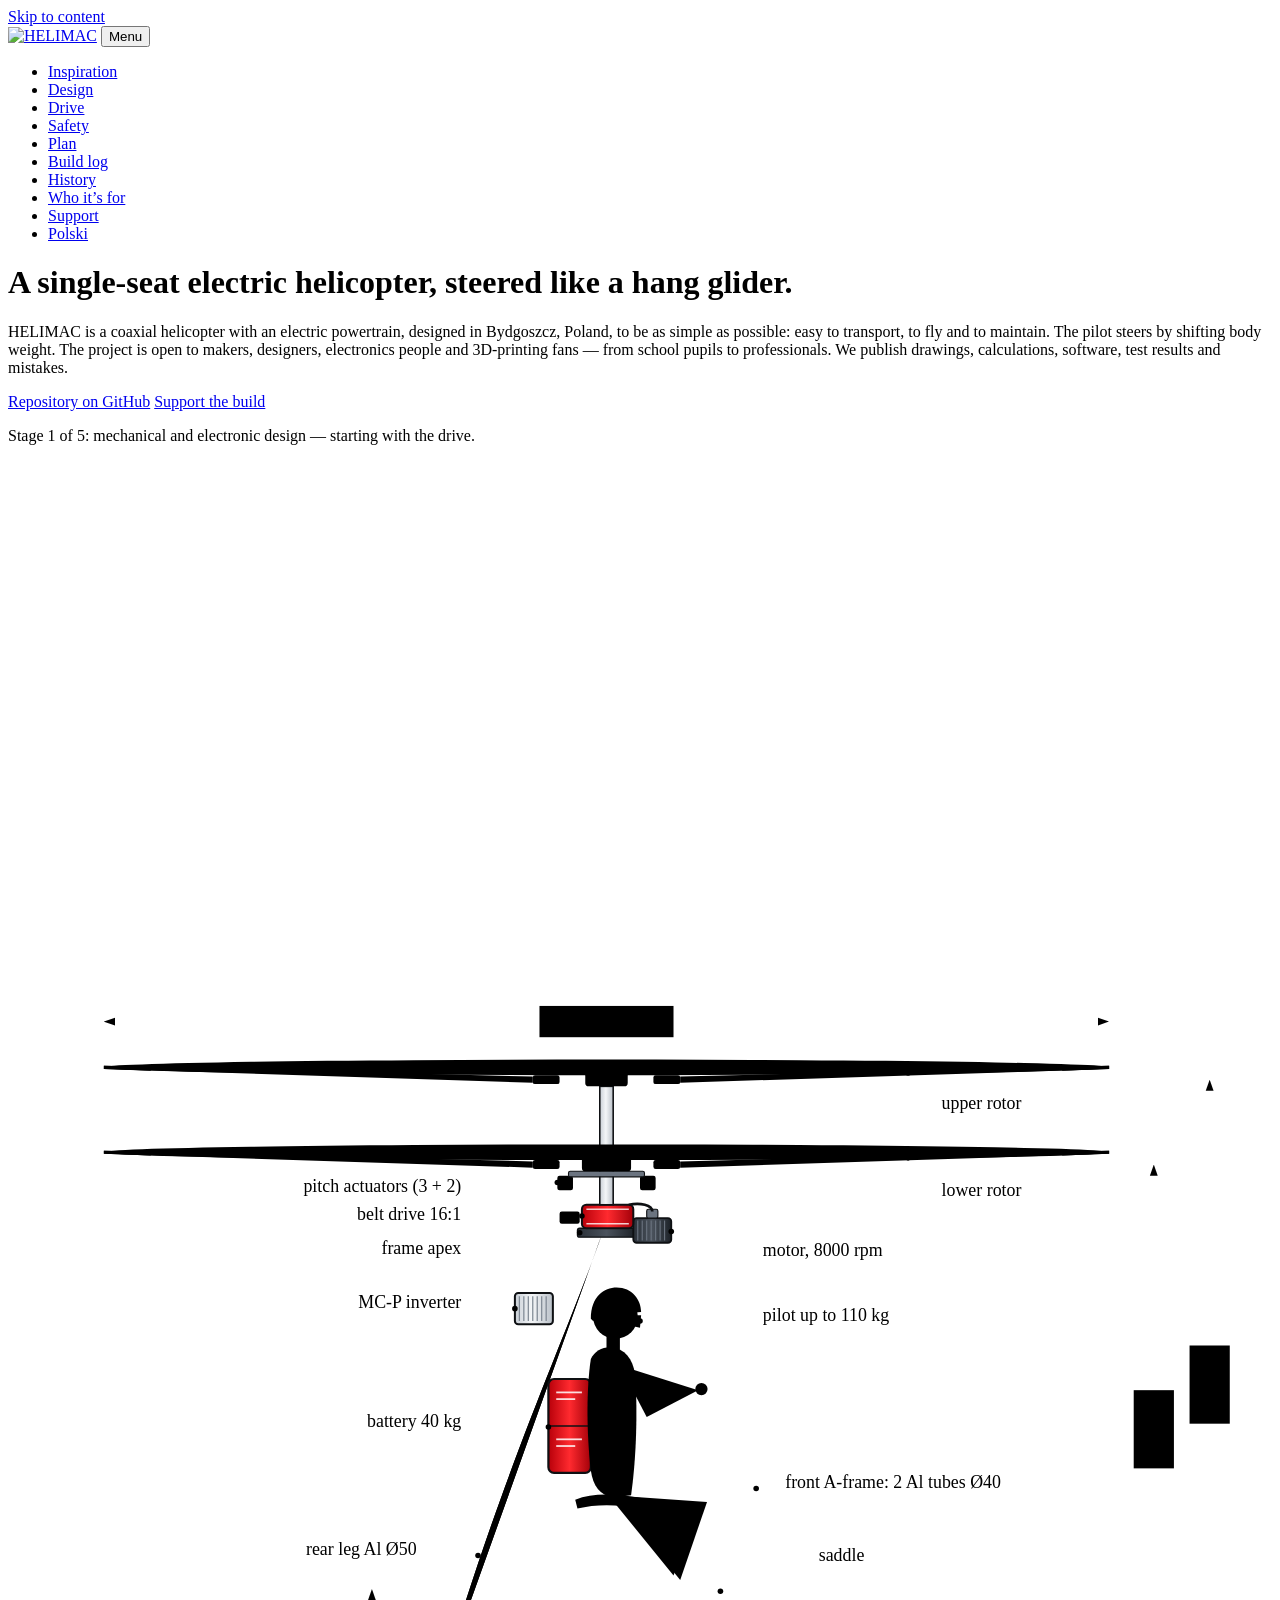
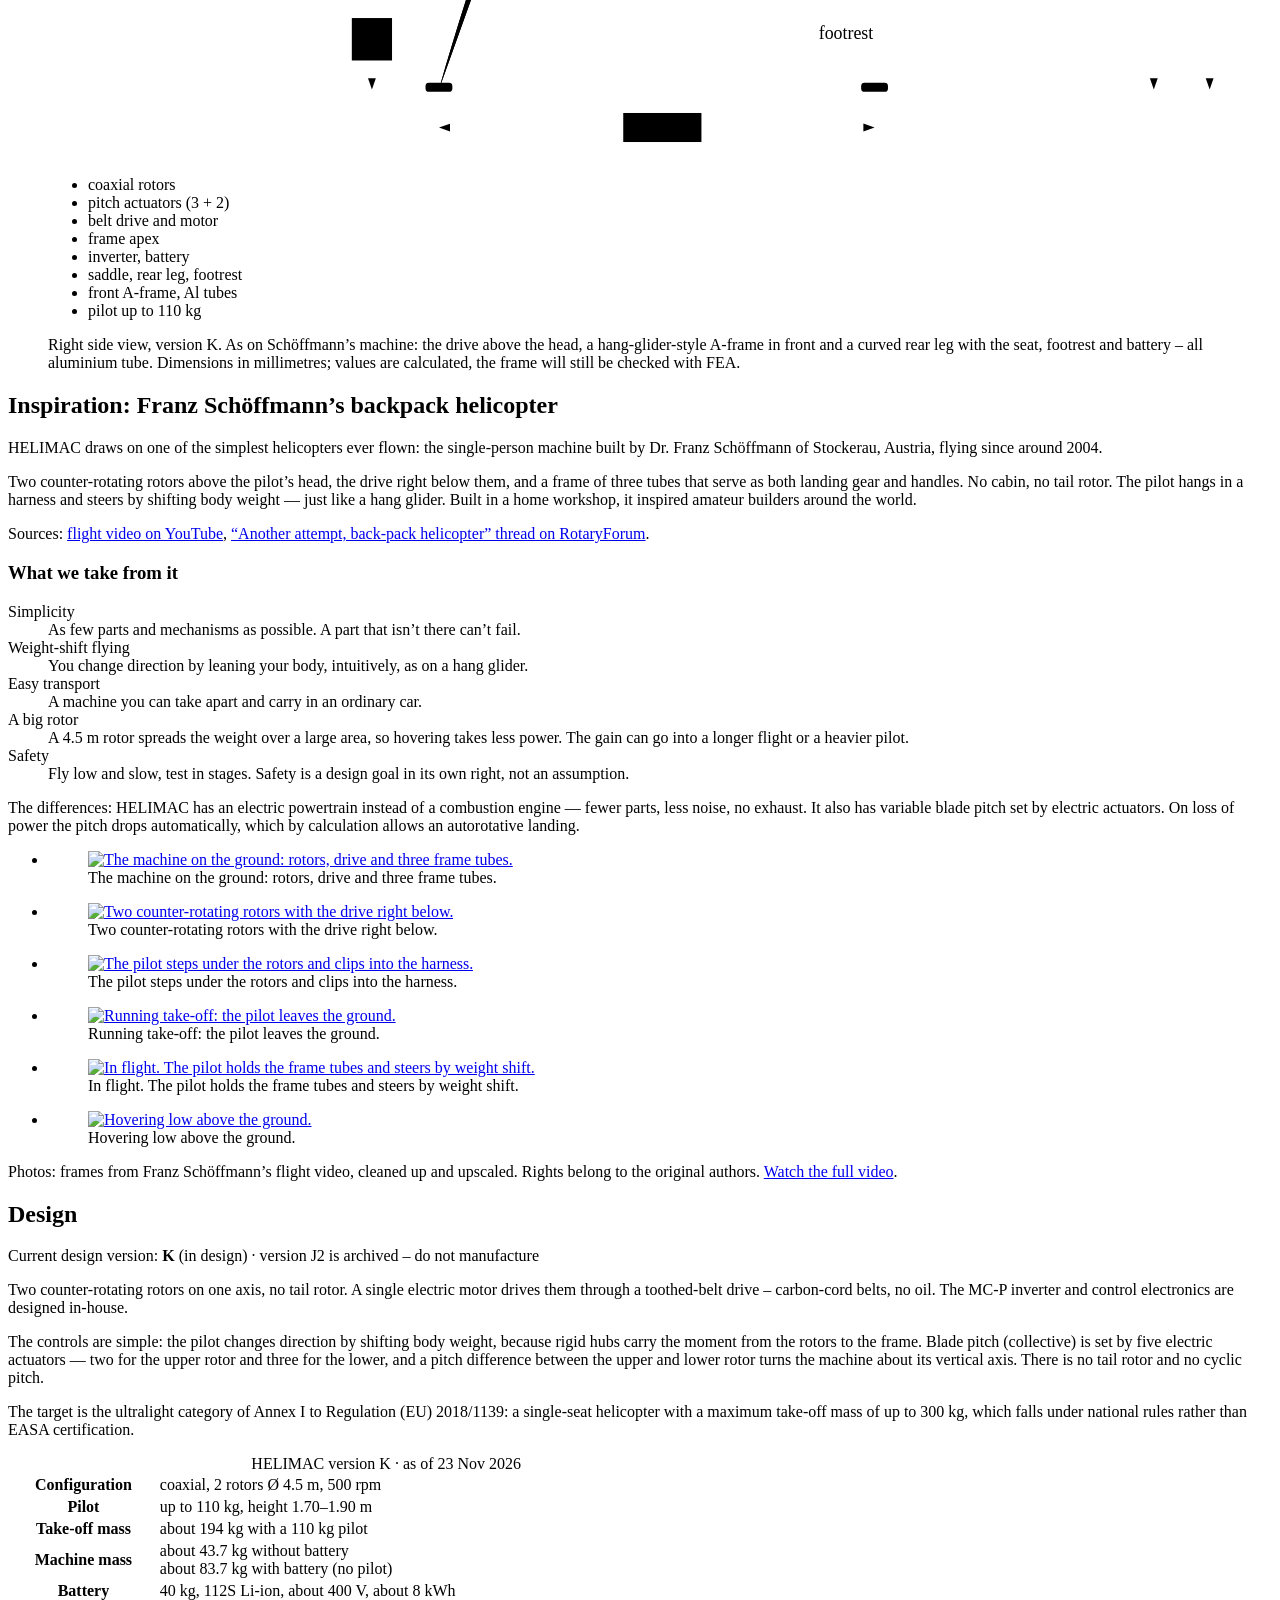
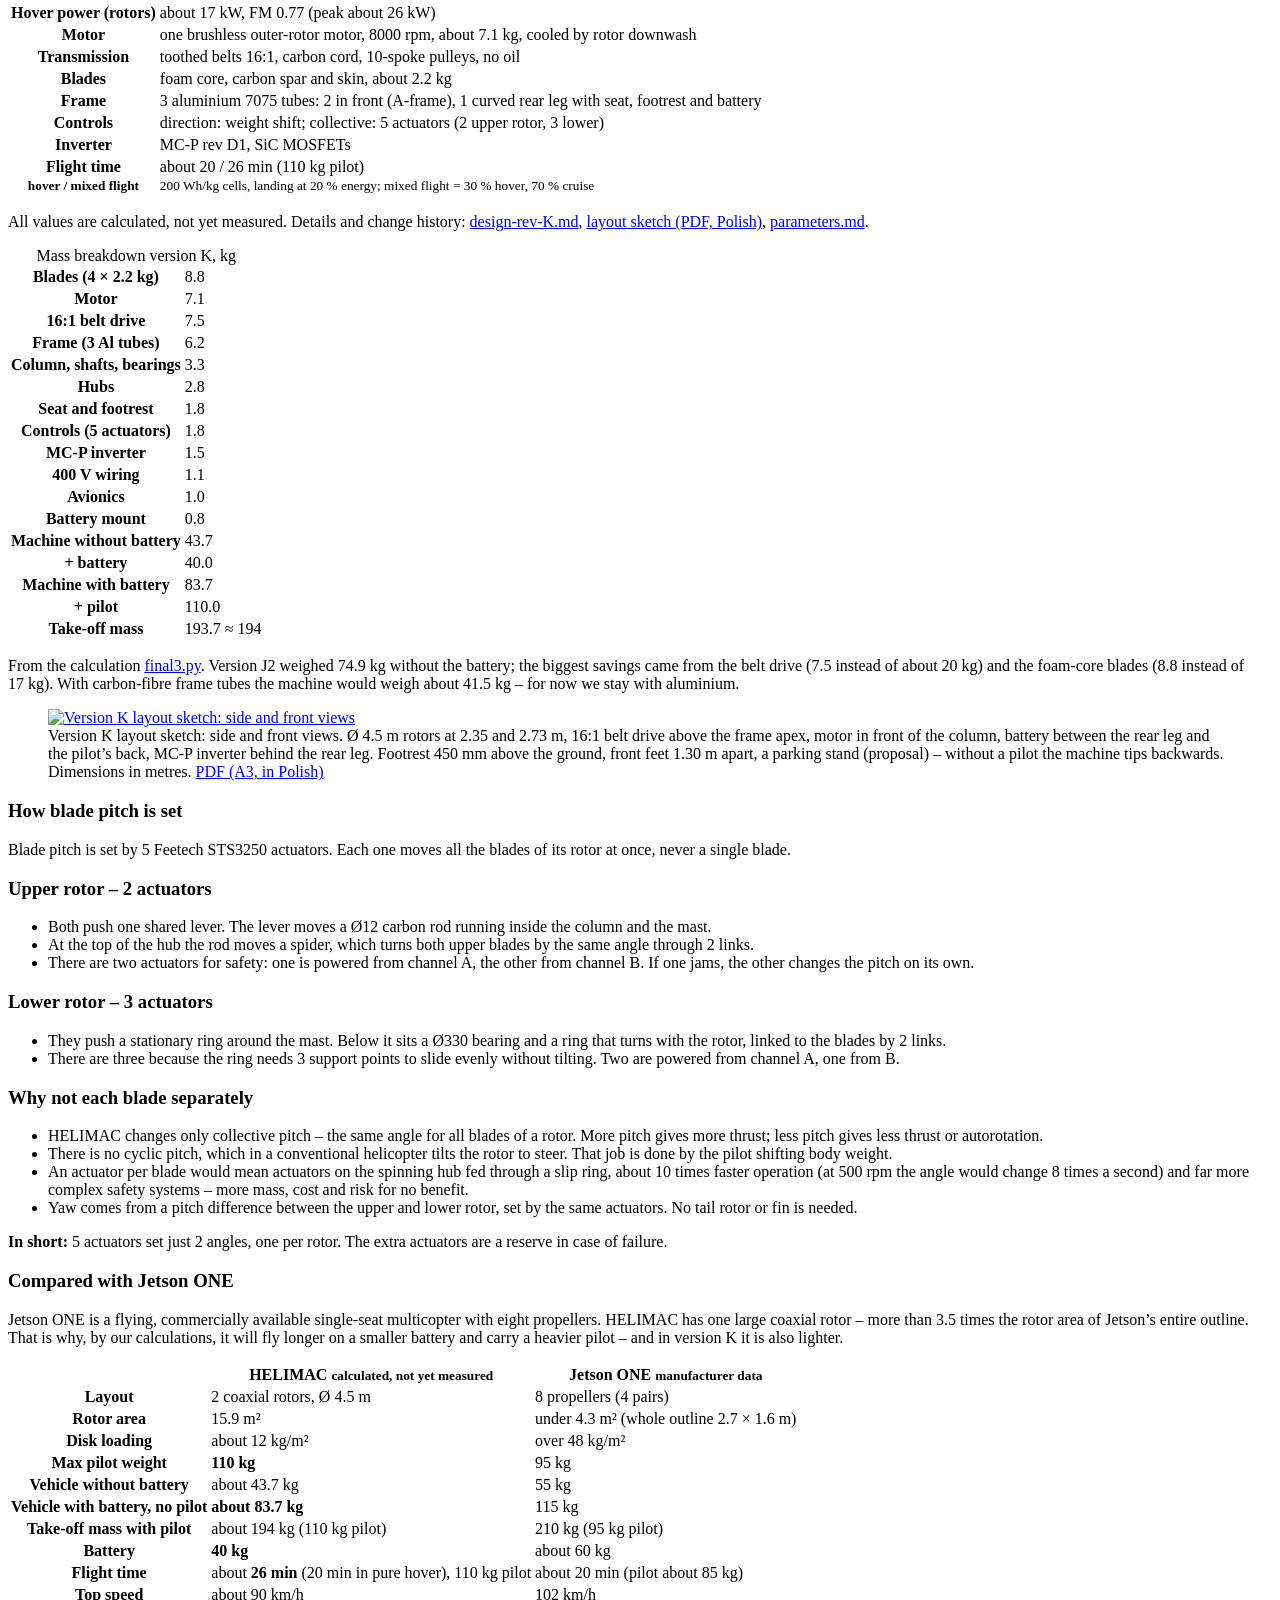
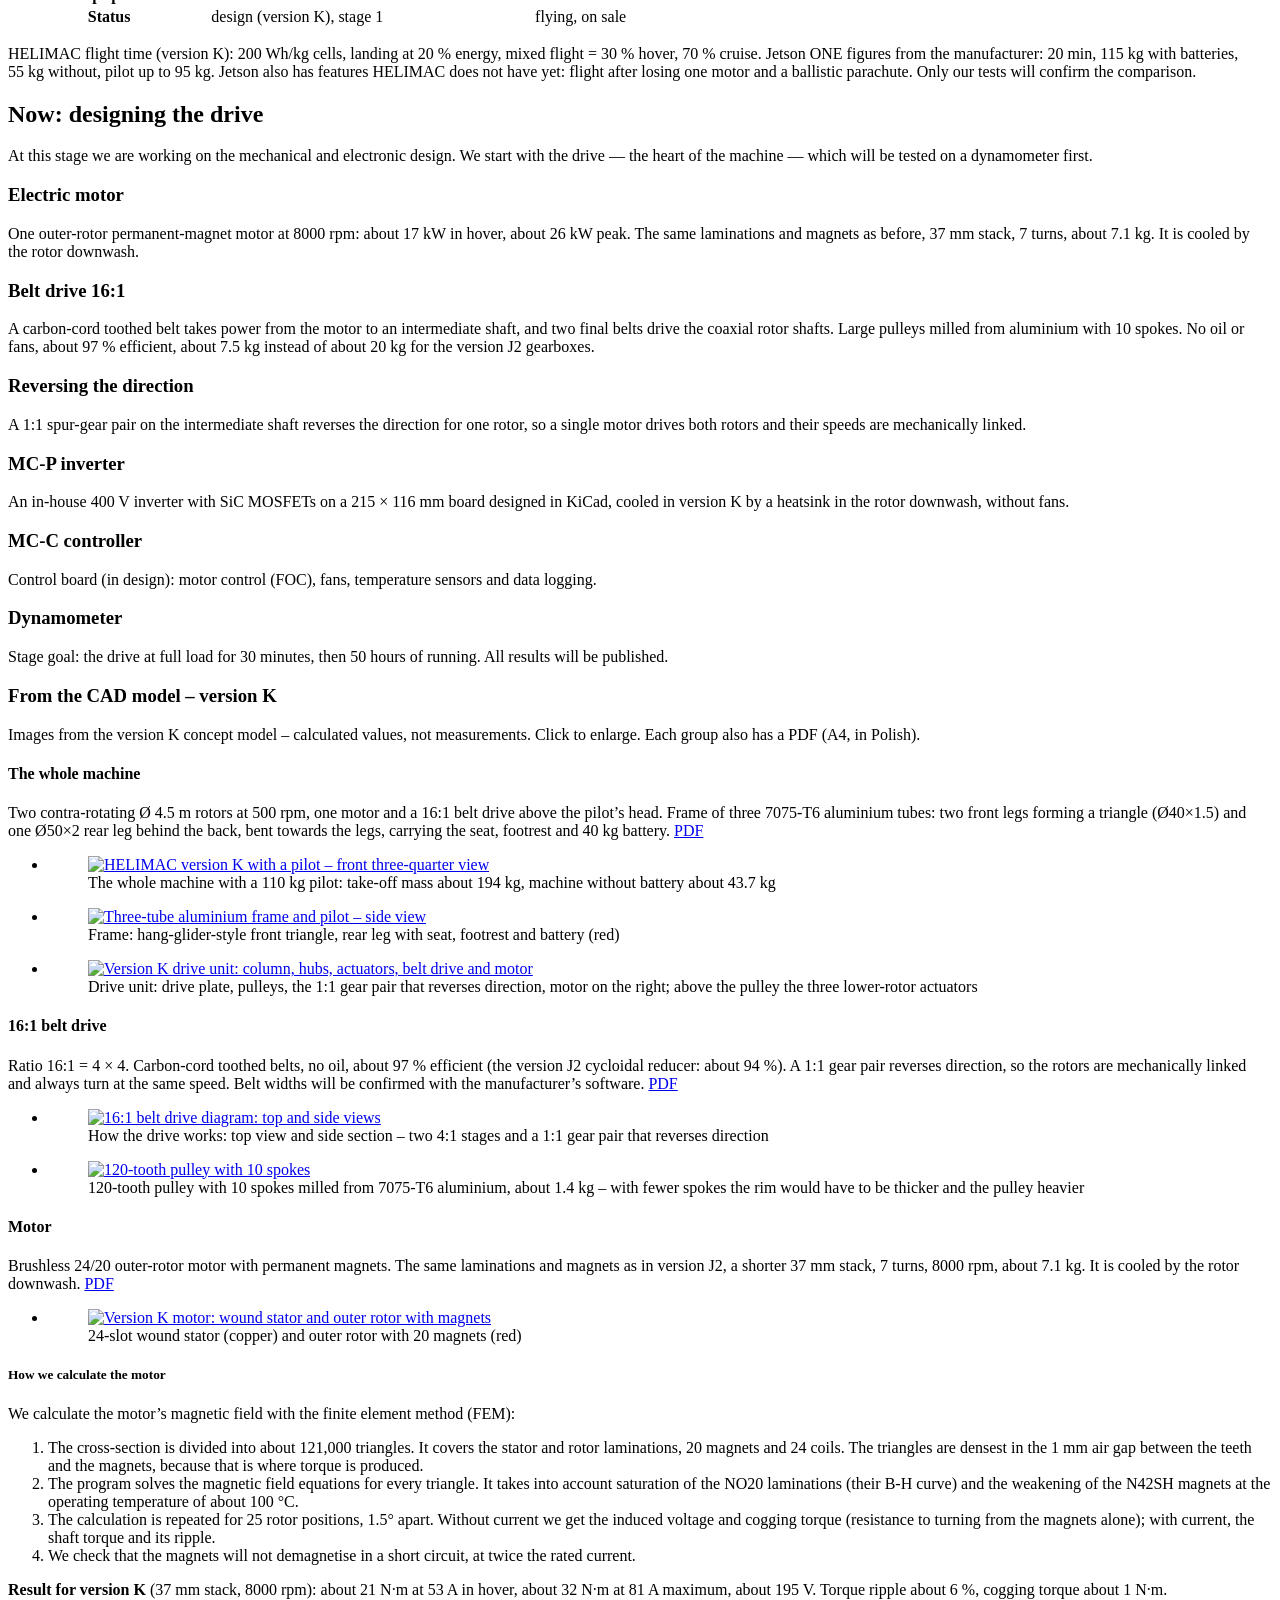
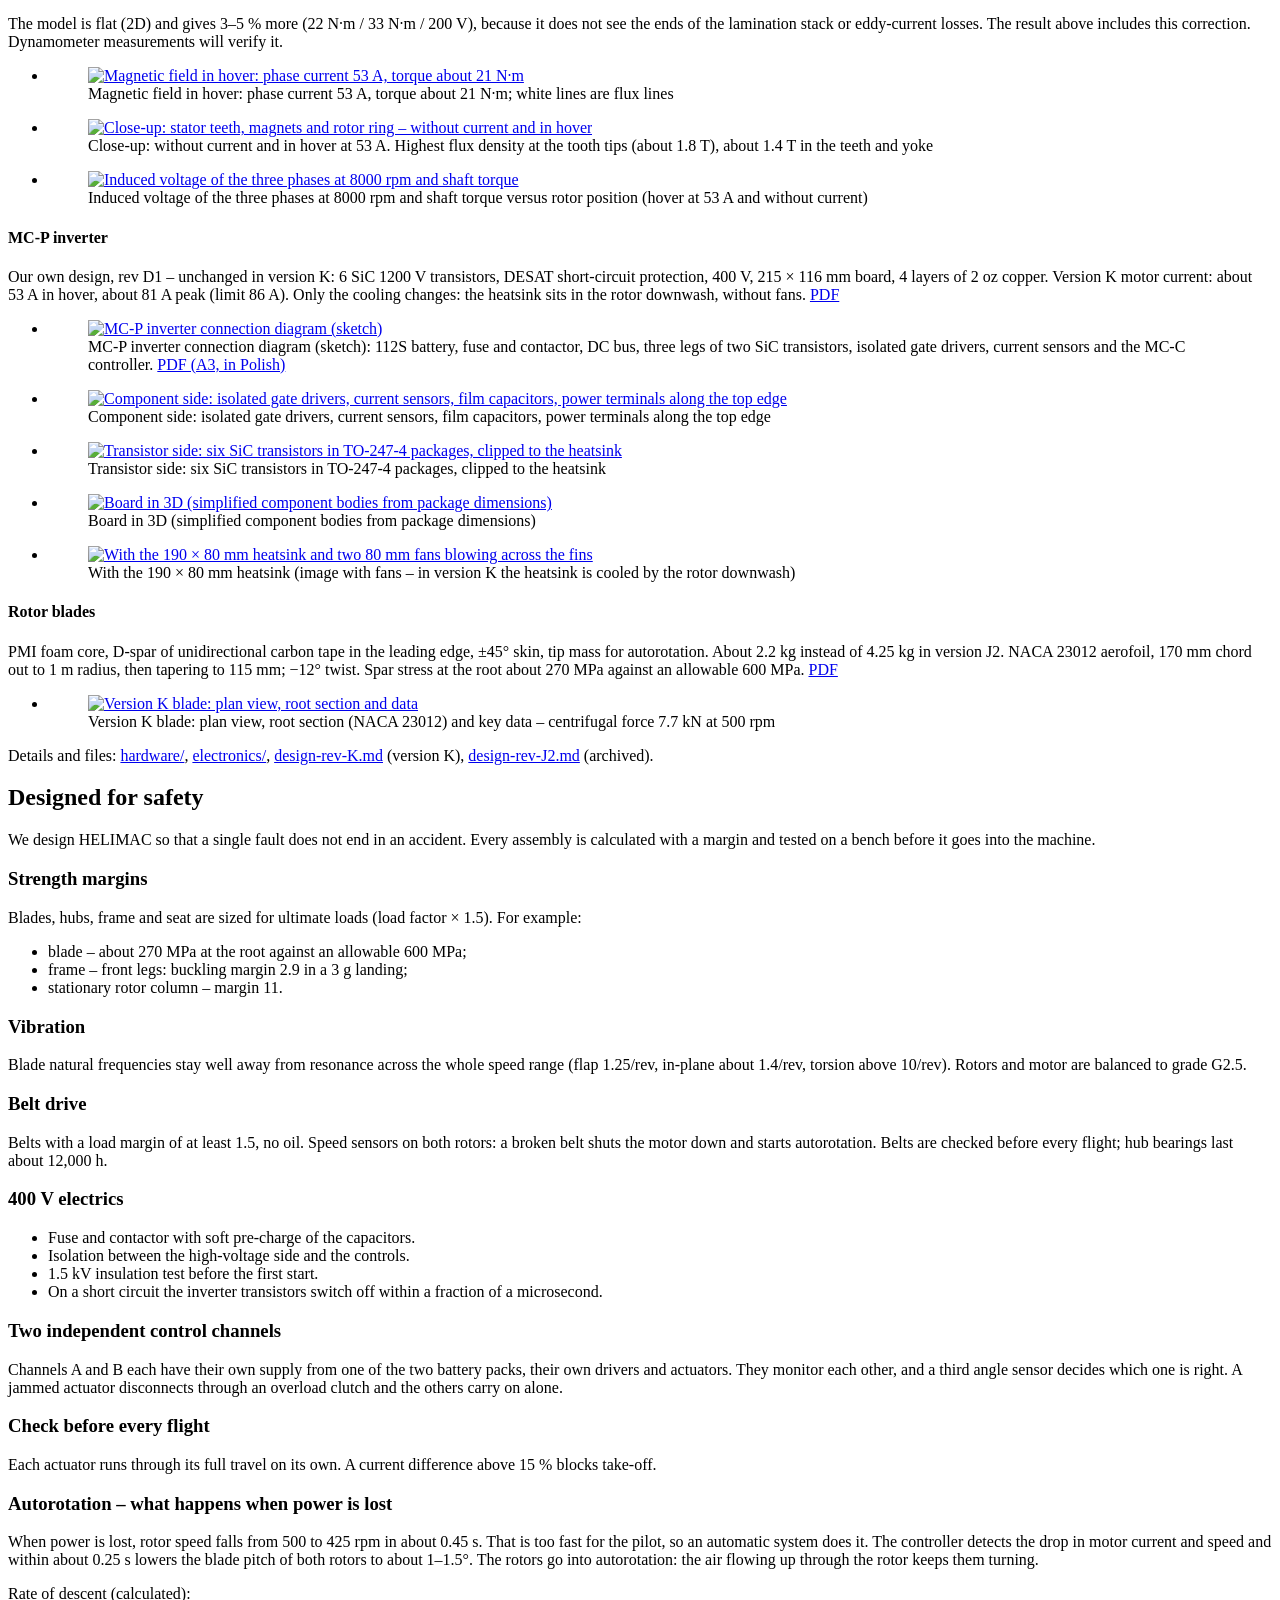
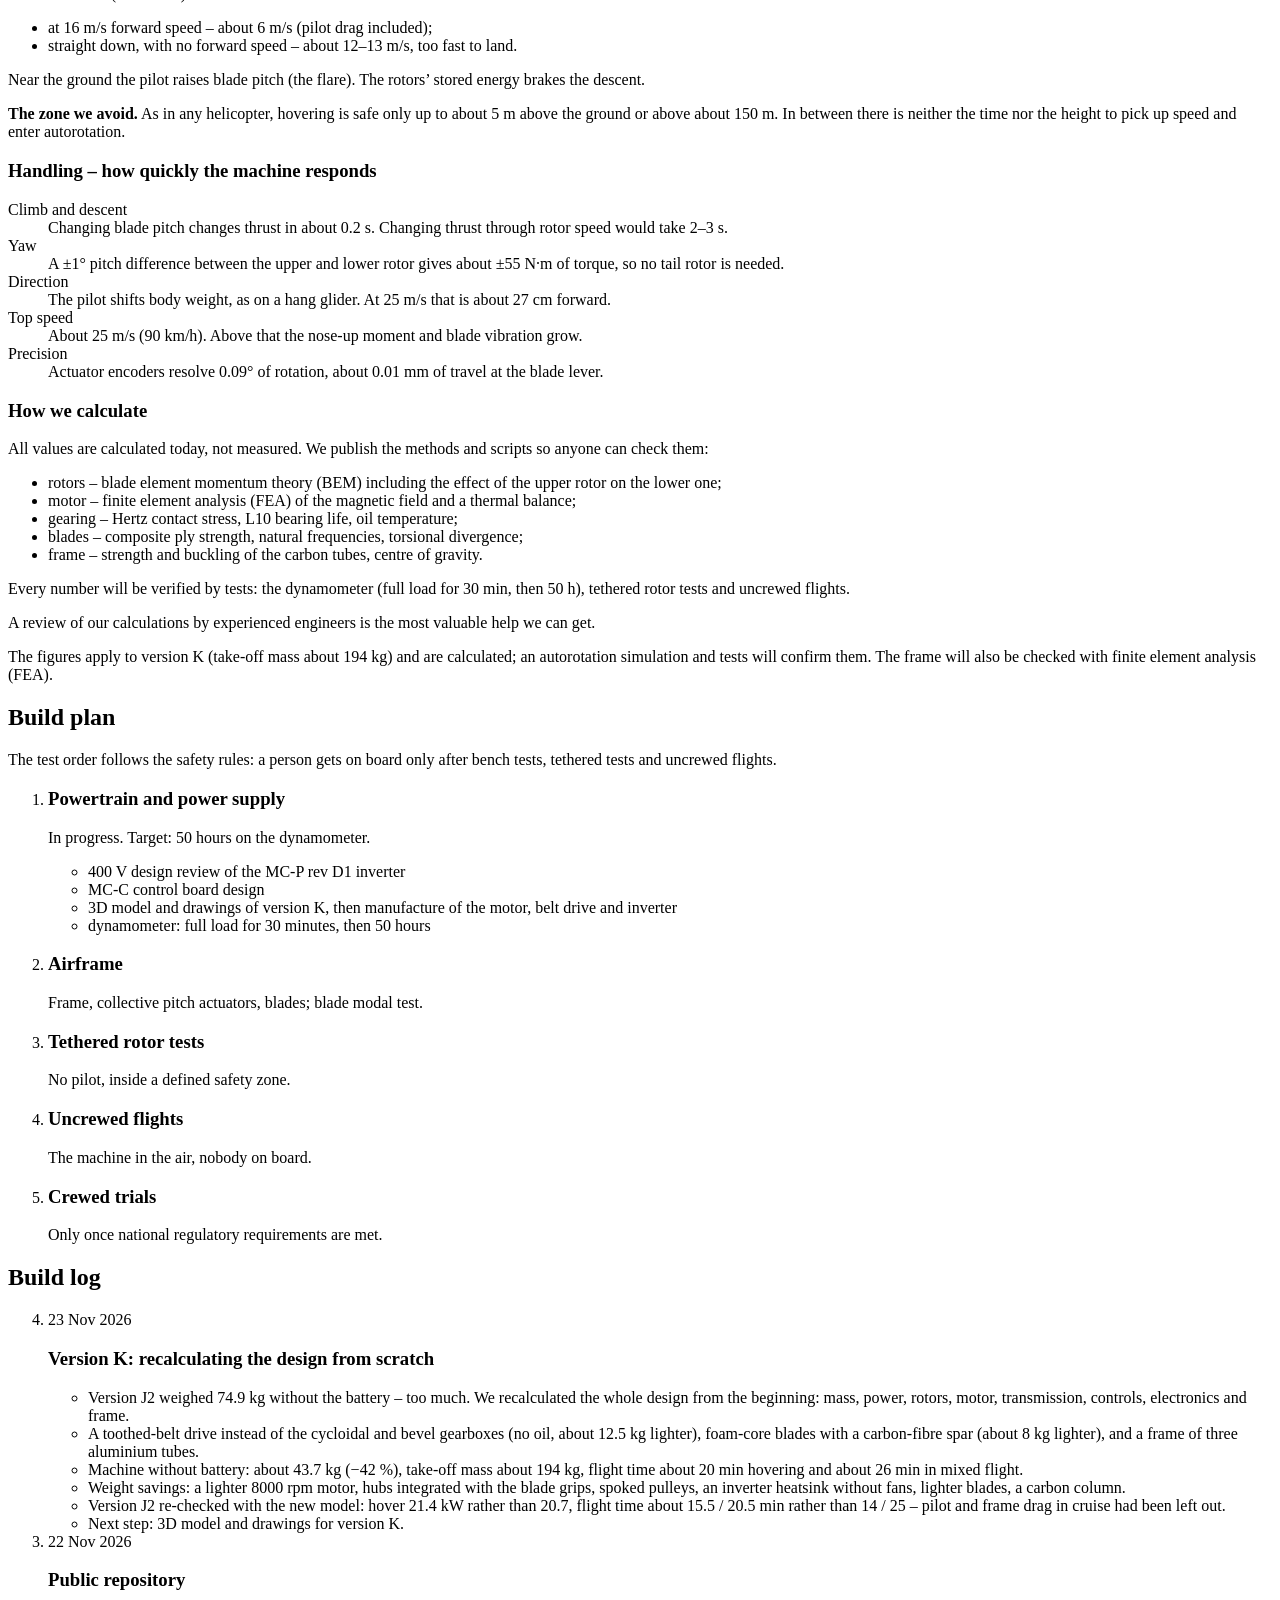
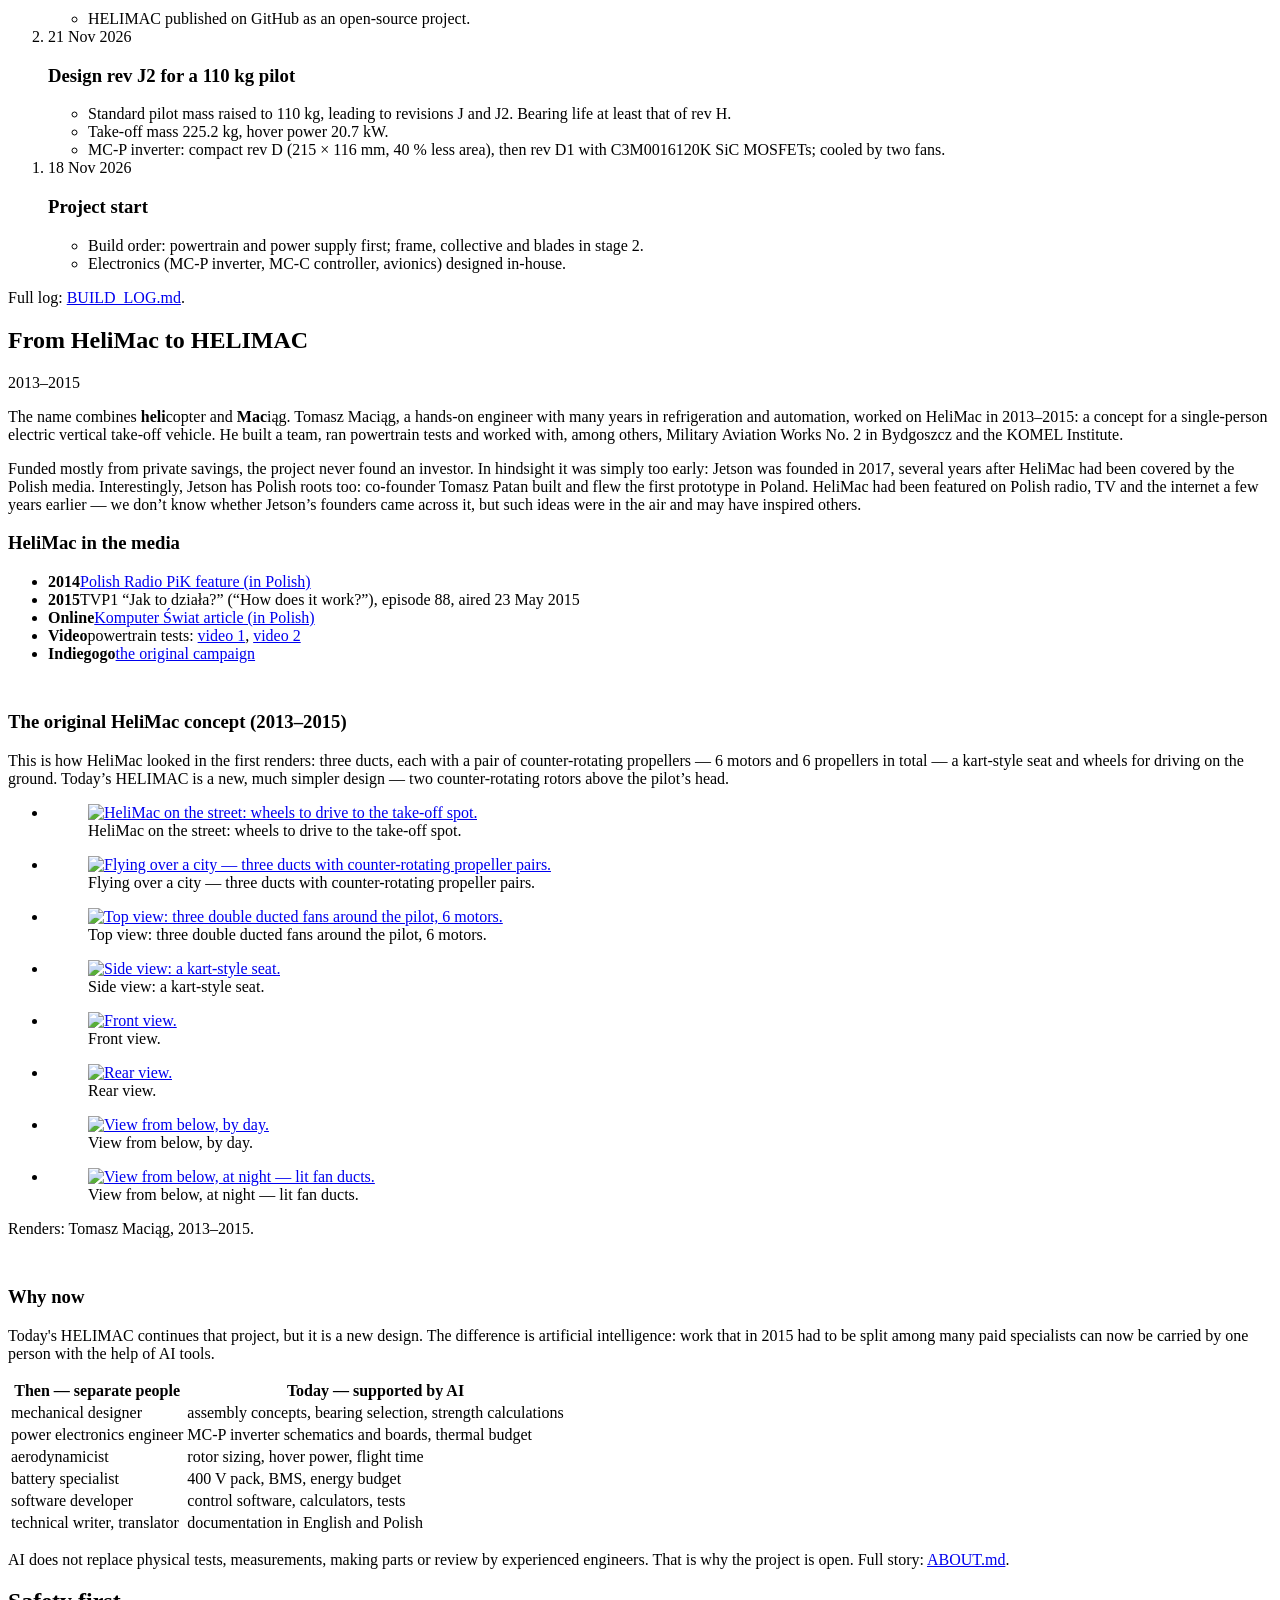
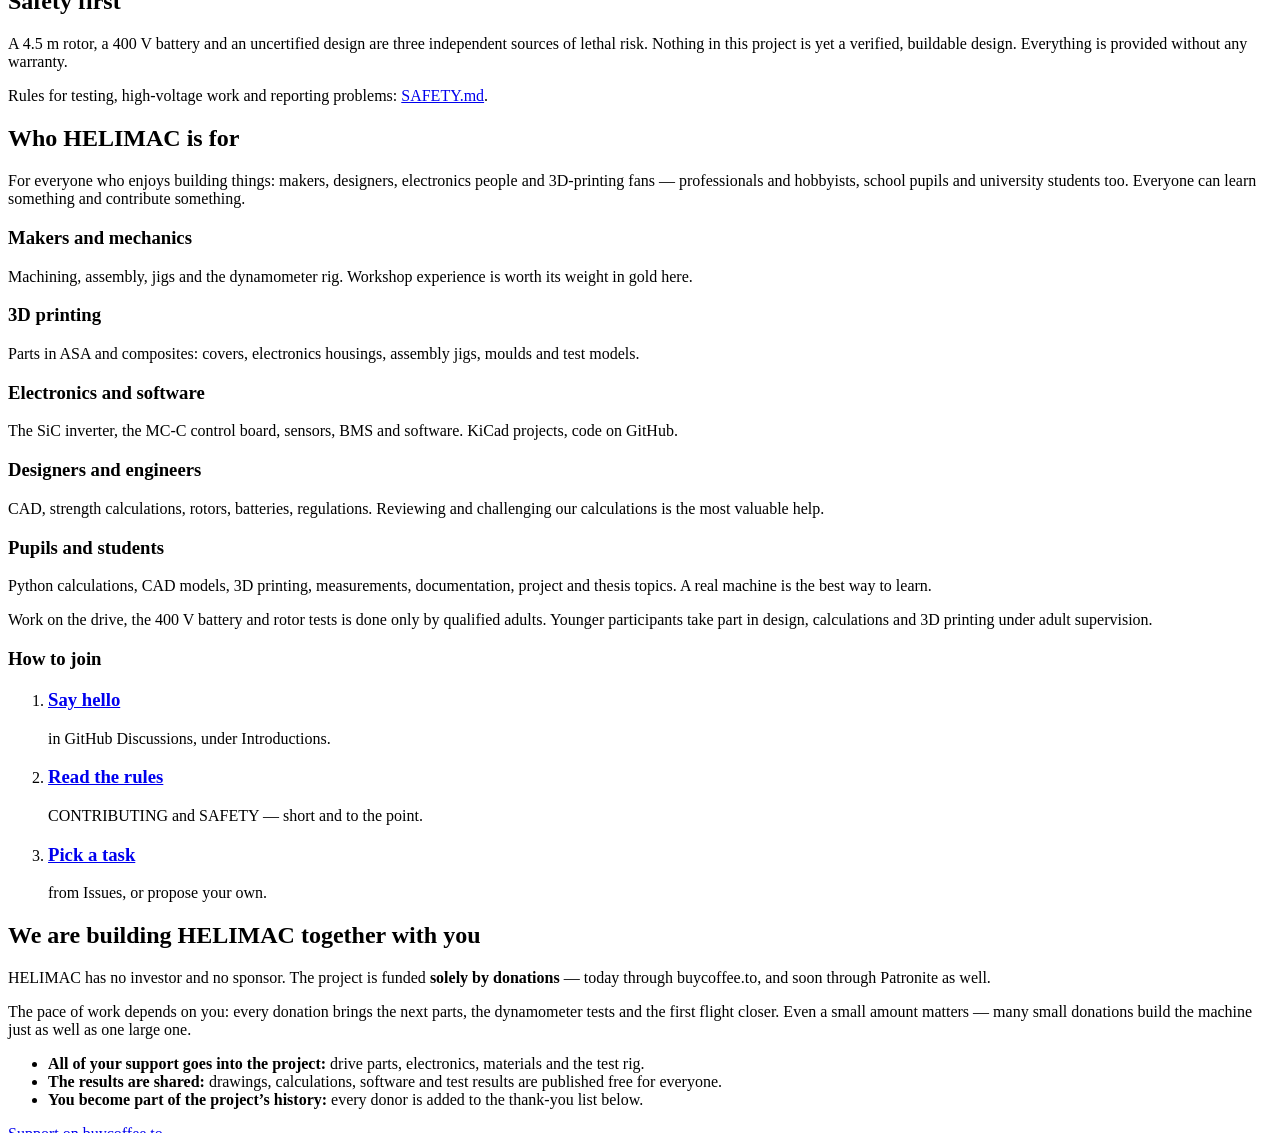
==== commit 9b93567f: "Website: version K mass breakdown table (43.7 / 83.7 / 193.7 kg from final3); savings vs J2 correcte" ====
--- a/website/en/index.html
+++ b/website/en/index.html
@@ -253,7 +253,7 @@
               <tr><th scope="row">Machine mass</th><td>about 43.7&nbsp;kg without battery<br>about 83.7&nbsp;kg with battery (no pilot)</td></tr>
               <tr><th scope="row">Battery</th><td>40&nbsp;kg, 112S Li-ion, about 400&nbsp;V, about 8&nbsp;kWh</td></tr>
               <tr><th scope="row">Hover power (rotors)</th><td>about 17&nbsp;kW, FM 0.77 (peak about 26&nbsp;kW)</td></tr>
-              <tr><th scope="row">Motor</th><td>one brushless outer-rotor motor, 8000&nbsp;rpm, about 7&nbsp;kg, cooled by rotor downwash</td></tr>
+              <tr><th scope="row">Motor</th><td>one brushless outer-rotor motor, 8000&nbsp;rpm, about 7.1&nbsp;kg, cooled by rotor downwash</td></tr>
               <tr><th scope="row">Transmission</th><td>toothed belts 16:1, carbon cord, 10-spoke pulleys, no oil</td></tr>
               <tr><th scope="row">Blades</th><td>foam core, carbon spar and skin, about 2.2&nbsp;kg</td></tr>
               <tr><th scope="row">Frame</th><td>3 aluminium 7075 tubes: 2 in front (A-frame), 1 curved rear leg with seat, footrest and battery</td></tr>
@@ -264,6 +264,31 @@
           </table>
         </div>
         <p class="note">All values are calculated, not yet measured. Details and change history: <a href="https://github.com/mactom75/helimac/blob/main/docs/design-rev-K.md">design-rev-K.md</a>, <a href="/assets/docs/HELIMAC_revK_szkic_ukladu.pdf">layout sketch (PDF, Polish)</a>, <a href="https://github.com/mactom75/helimac/blob/main/docs/parameters.md">parameters.md</a>.</p>
+        <div class="title-block mass-block">
+          <table>
+            <caption>Mass breakdown <span>version K, kg</span></caption>
+            <tbody>
+              <tr><th scope="row">Blades (4 × 2.2&nbsp;kg)</th><td>8.8</td></tr>
+              <tr><th scope="row">Motor</th><td>7.1</td></tr>
+              <tr><th scope="row">16:1 belt drive</th><td>7.5</td></tr>
+              <tr><th scope="row">Frame (3 Al tubes)</th><td>6.2</td></tr>
+              <tr><th scope="row">Column, shafts, bearings</th><td>3.3</td></tr>
+              <tr><th scope="row">Hubs</th><td>2.8</td></tr>
+              <tr><th scope="row">Seat and footrest</th><td>1.8</td></tr>
+              <tr><th scope="row">Controls (5 actuators)</th><td>1.8</td></tr>
+              <tr><th scope="row">MC-P inverter</th><td>1.5</td></tr>
+              <tr><th scope="row">400&nbsp;V wiring</th><td>1.1</td></tr>
+              <tr><th scope="row">Avionics</th><td>1.0</td></tr>
+              <tr><th scope="row">Battery mount</th><td>0.8</td></tr>
+              <tr class="sum"><th scope="row">Machine without battery</th><td>43.7</td></tr>
+              <tr><th scope="row">+ battery</th><td>40.0</td></tr>
+              <tr class="sum"><th scope="row">Machine with battery</th><td>83.7</td></tr>
+              <tr><th scope="row">+ pilot</th><td>110.0</td></tr>
+              <tr class="sum"><th scope="row">Take-off mass</th><td>193.7 ≈ 194</td></tr>
+            </tbody>
+          </table>
+        </div>
+        <p class="note">From the calculation <a href="https://github.com/mactom75/helimac/blob/main/calc/revK/final3.py">final3.py</a>. Version J2 weighed 74.9&nbsp;kg without the battery; the biggest savings came from the belt drive (7.5 instead of about 20&nbsp;kg) and the foam-core blades (8.8 instead of 17&nbsp;kg). With carbon-fibre frame tubes the machine would weigh about 41.5&nbsp;kg – for now we stay with aluminium.</p>
       </div>
     </div>
     <figure class="layout-sketch">
@@ -309,8 +334,8 @@
     <h2>Now: designing the drive</h2>
     <p class="intro">At this stage we are working on the mechanical and electronic design. We start with the drive — the heart of the machine — which will be tested on a dynamometer first.</p>
     <div class="parts">
-      <article><h3>Electric motor</h3><p>One outer-rotor permanent-magnet motor at 8000&nbsp;rpm: about 17&nbsp;kW in hover, about 26&nbsp;kW peak. The same laminations and magnets as before, 37&nbsp;mm stack, 7 turns, about 7&nbsp;kg. It is cooled by the rotor downwash.</p></article>
-      <article><h3>Belt drive 16:1</h3><p>A carbon-cord toothed belt takes power from the motor to an intermediate shaft, and two final belts drive the coaxial rotor shafts. Large pulleys milled from aluminium with 10 spokes. No oil or fans, about 97&nbsp;% efficient, several times lighter than the version J2 gearboxes (about 20&nbsp;kg).</p></article>
+      <article><h3>Electric motor</h3><p>One outer-rotor permanent-magnet motor at 8000&nbsp;rpm: about 17&nbsp;kW in hover, about 26&nbsp;kW peak. The same laminations and magnets as before, 37&nbsp;mm stack, 7 turns, about 7.1&nbsp;kg. It is cooled by the rotor downwash.</p></article>
+      <article><h3>Belt drive 16:1</h3><p>A carbon-cord toothed belt takes power from the motor to an intermediate shaft, and two final belts drive the coaxial rotor shafts. Large pulleys milled from aluminium with 10 spokes. No oil or fans, about 97&nbsp;% efficient, about 7.5&nbsp;kg instead of about 20&nbsp;kg for the version J2 gearboxes.</p></article>
       <article><h3>Reversing the direction</h3><p>A 1:1 spur-gear pair on the intermediate shaft reverses the direction for one rotor, so a single motor drives both rotors and their speeds are mechanically linked.</p></article>
       <article><h3>MC-P inverter</h3><p>An in-house 400&nbsp;V inverter with SiC MOSFETs on a 215&nbsp;×&nbsp;116&nbsp;mm board designed in KiCad, cooled in version K by a heatsink in the rotor downwash, without fans.</p></article>
       <article><h3>MC-C controller</h3><p>Control board (in design): motor control (FOC), fans, temperature sensors and data logging.</p></article>
@@ -333,7 +358,7 @@
         <li><figure><a href="/assets/img/cad/73-revK-kolo-pasowe-1400.webp"><img src="/assets/img/cad/73-revK-kolo-pasowe-700.webp" srcset="/assets/img/cad/73-revK-kolo-pasowe-700.webp 700w, /assets/img/cad/73-revK-kolo-pasowe-1400.webp 1400w" sizes="(min-width: 60rem) 30vw, (min-width: 40rem) 46vw, 92vw" width="700" height="505" alt="120-tooth pulley with 10 spokes" loading="lazy" decoding="async"></a><figcaption>120-tooth pulley with 10 spokes milled from 7075-T6 aluminium, about 1.4&nbsp;kg – with fewer spokes the rim would have to be thicker and the pulley heavier</figcaption></figure></li>
       </ul>
       <h4>Motor</h4>
-      <p>Brushless 24/20 outer-rotor motor with permanent magnets. The same laminations and magnets as in version J2, a shorter 37&nbsp;mm stack, 7 turns, 8000&nbsp;rpm, about 7&nbsp;kg. It is cooled by the rotor downwash. <a href="/assets/docs/HELIMAC_revK_3_silnik.pdf">PDF</a></p>
+      <p>Brushless 24/20 outer-rotor motor with permanent magnets. The same laminations and magnets as in version J2, a shorter 37&nbsp;mm stack, 7 turns, 8000&nbsp;rpm, about 7.1&nbsp;kg. It is cooled by the rotor downwash. <a href="/assets/docs/HELIMAC_revK_3_silnik.pdf">PDF</a></p>
       <ul class="gallery cad-gallery">
         <li><figure><a href="/assets/img/cad/76-revK-silnik-1400.webp"><img src="/assets/img/cad/76-revK-silnik-700.webp" srcset="/assets/img/cad/76-revK-silnik-700.webp 700w, /assets/img/cad/76-revK-silnik-1400.webp 1400w" sizes="(min-width: 60rem) 30vw, (min-width: 40rem) 46vw, 92vw" width="700" height="537" alt="Version K motor: wound stator and outer rotor with magnets" loading="lazy" decoding="async"></a><figcaption>24-slot wound stator (copper) and outer rotor with 20 magnets (red)</figcaption></figure></li>
       </ul>
@@ -448,7 +473,7 @@
           <h3>Version K: recalculating the design from scratch</h3>
           <ul>
             <li>Version J2 weighed 74.9&nbsp;kg without the battery – too much. We recalculated the whole design from the beginning: mass, power, rotors, motor, transmission, controls, electronics and frame.</li>
-            <li>A toothed-belt drive instead of the cycloidal and bevel gearboxes (no oil, about 15&nbsp;kg lighter), foam-core blades with a carbon-fibre spar (about 7&nbsp;kg lighter), and a frame of three aluminium tubes.</li>
+            <li>A toothed-belt drive instead of the cycloidal and bevel gearboxes (no oil, about 12.5&nbsp;kg lighter), foam-core blades with a carbon-fibre spar (about 8&nbsp;kg lighter), and a frame of three aluminium tubes.</li>
             <li>Machine without battery: about 43.7&nbsp;kg (−42&nbsp;%), take-off mass about 194&nbsp;kg, flight time about 20&nbsp;min hovering and about 26&nbsp;min in mixed flight.</li>
             <li>Weight savings: a lighter 8000&nbsp;rpm motor, hubs integrated with the blade grips, spoked pulleys, an inverter heatsink without fans, lighter blades, a carbon column.</li>
             <li>Version J2 re-checked with the new model: hover 21.4&nbsp;kW rather than 20.7, flight time about 15.5 / 20.5&nbsp;min rather than 14 / 25 – pilot and frame drag in cruise had been left out.</li>
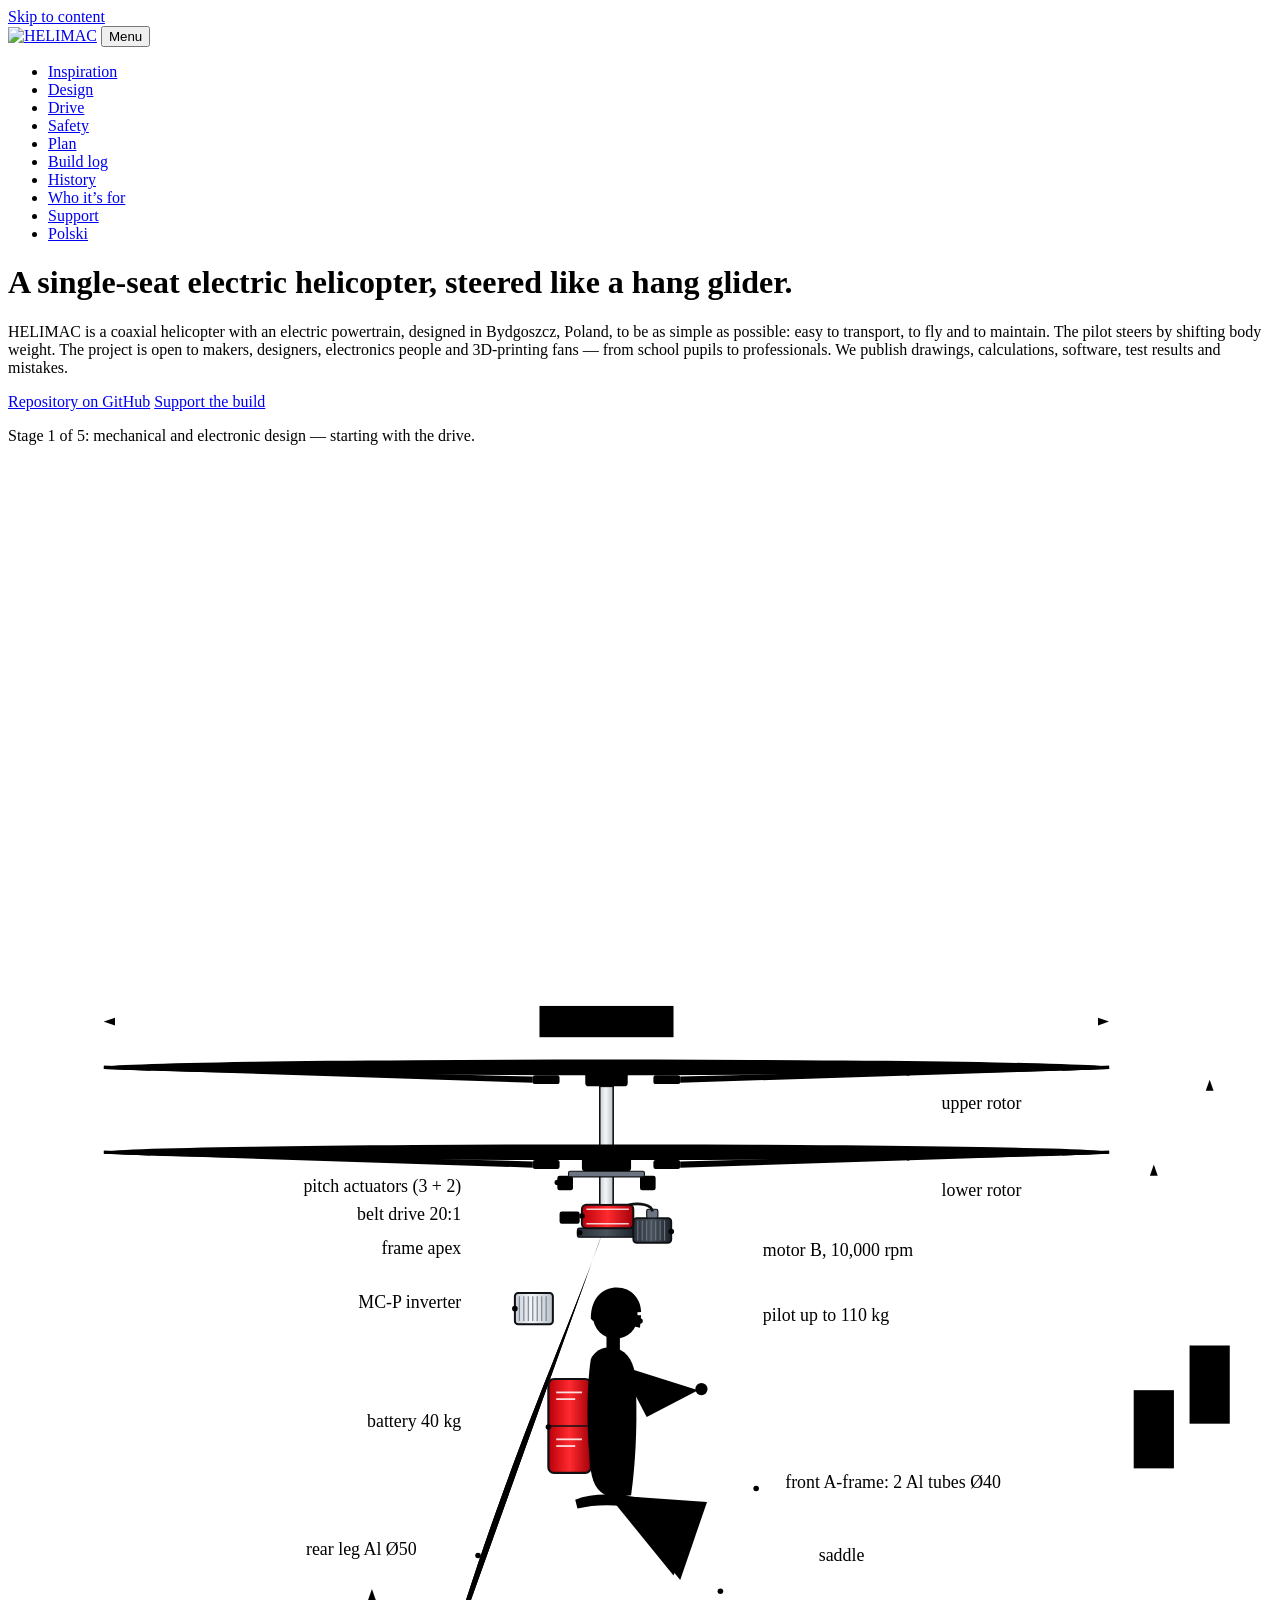
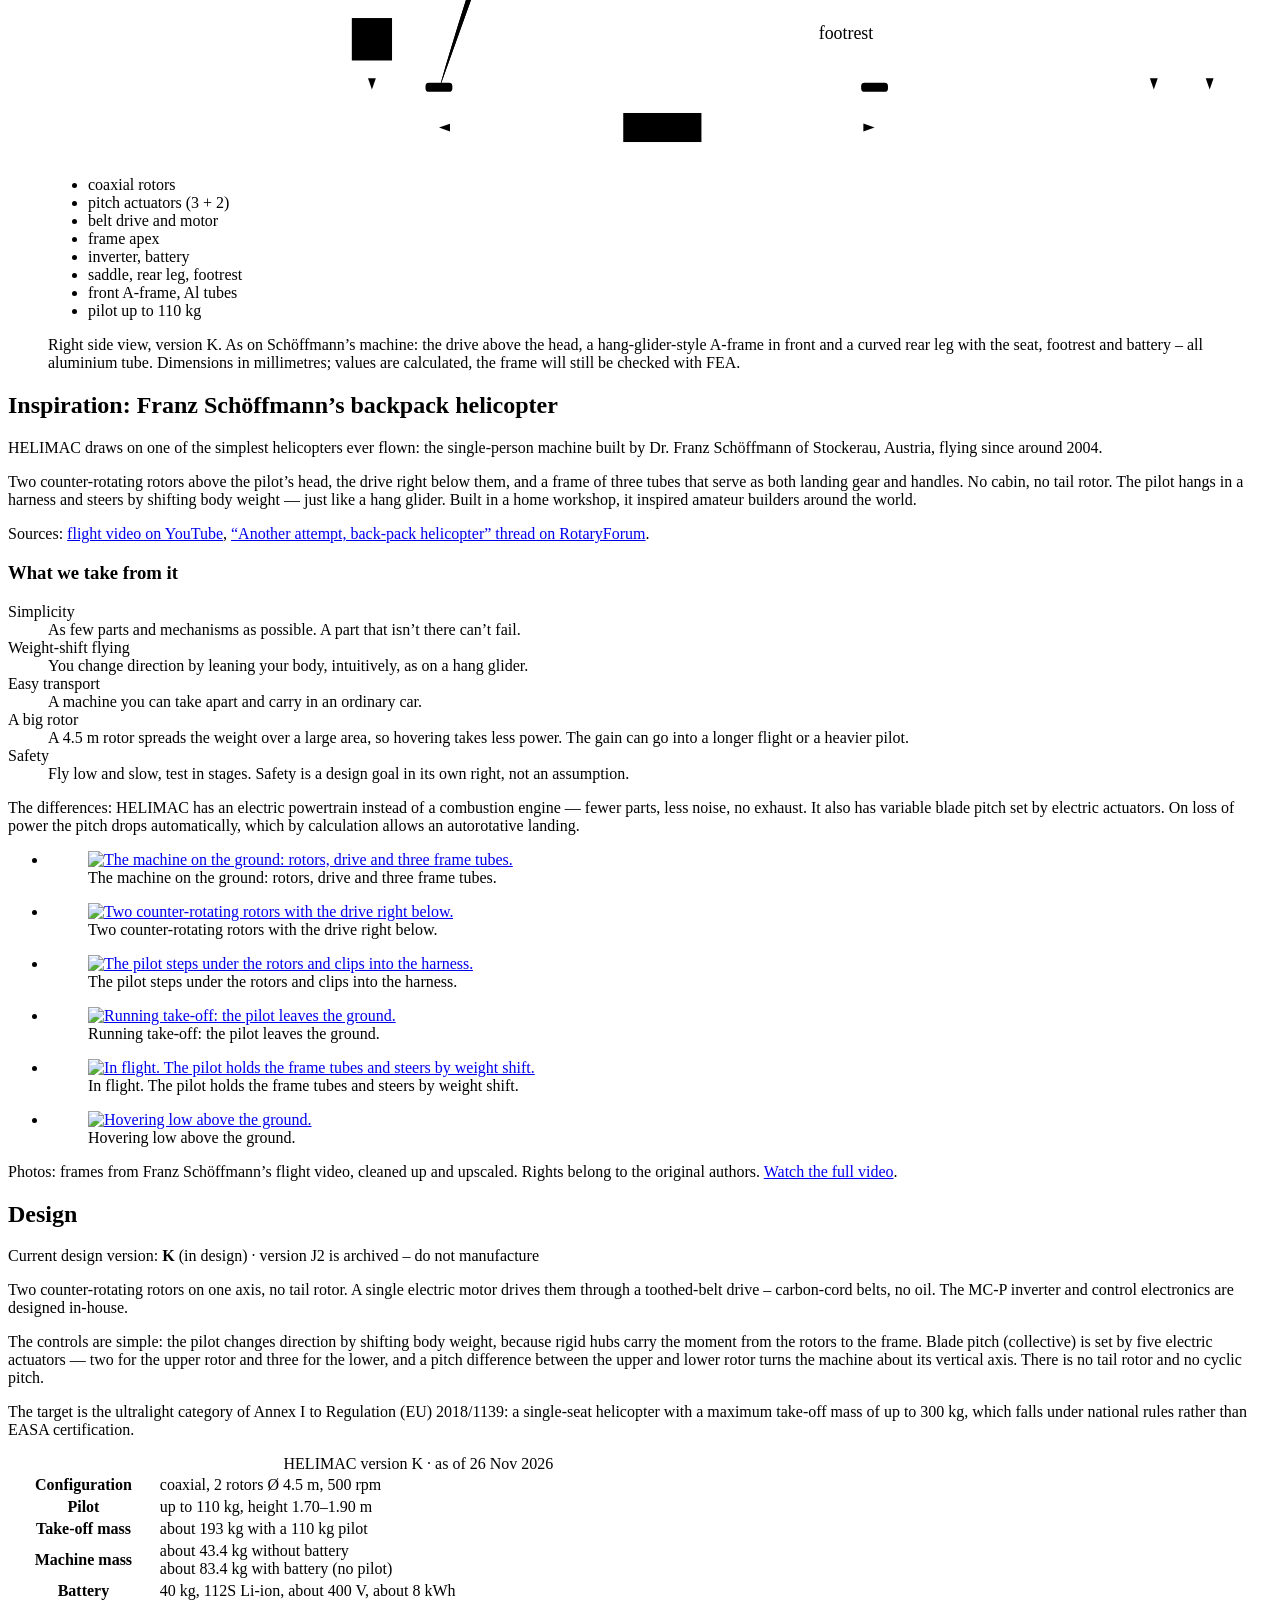
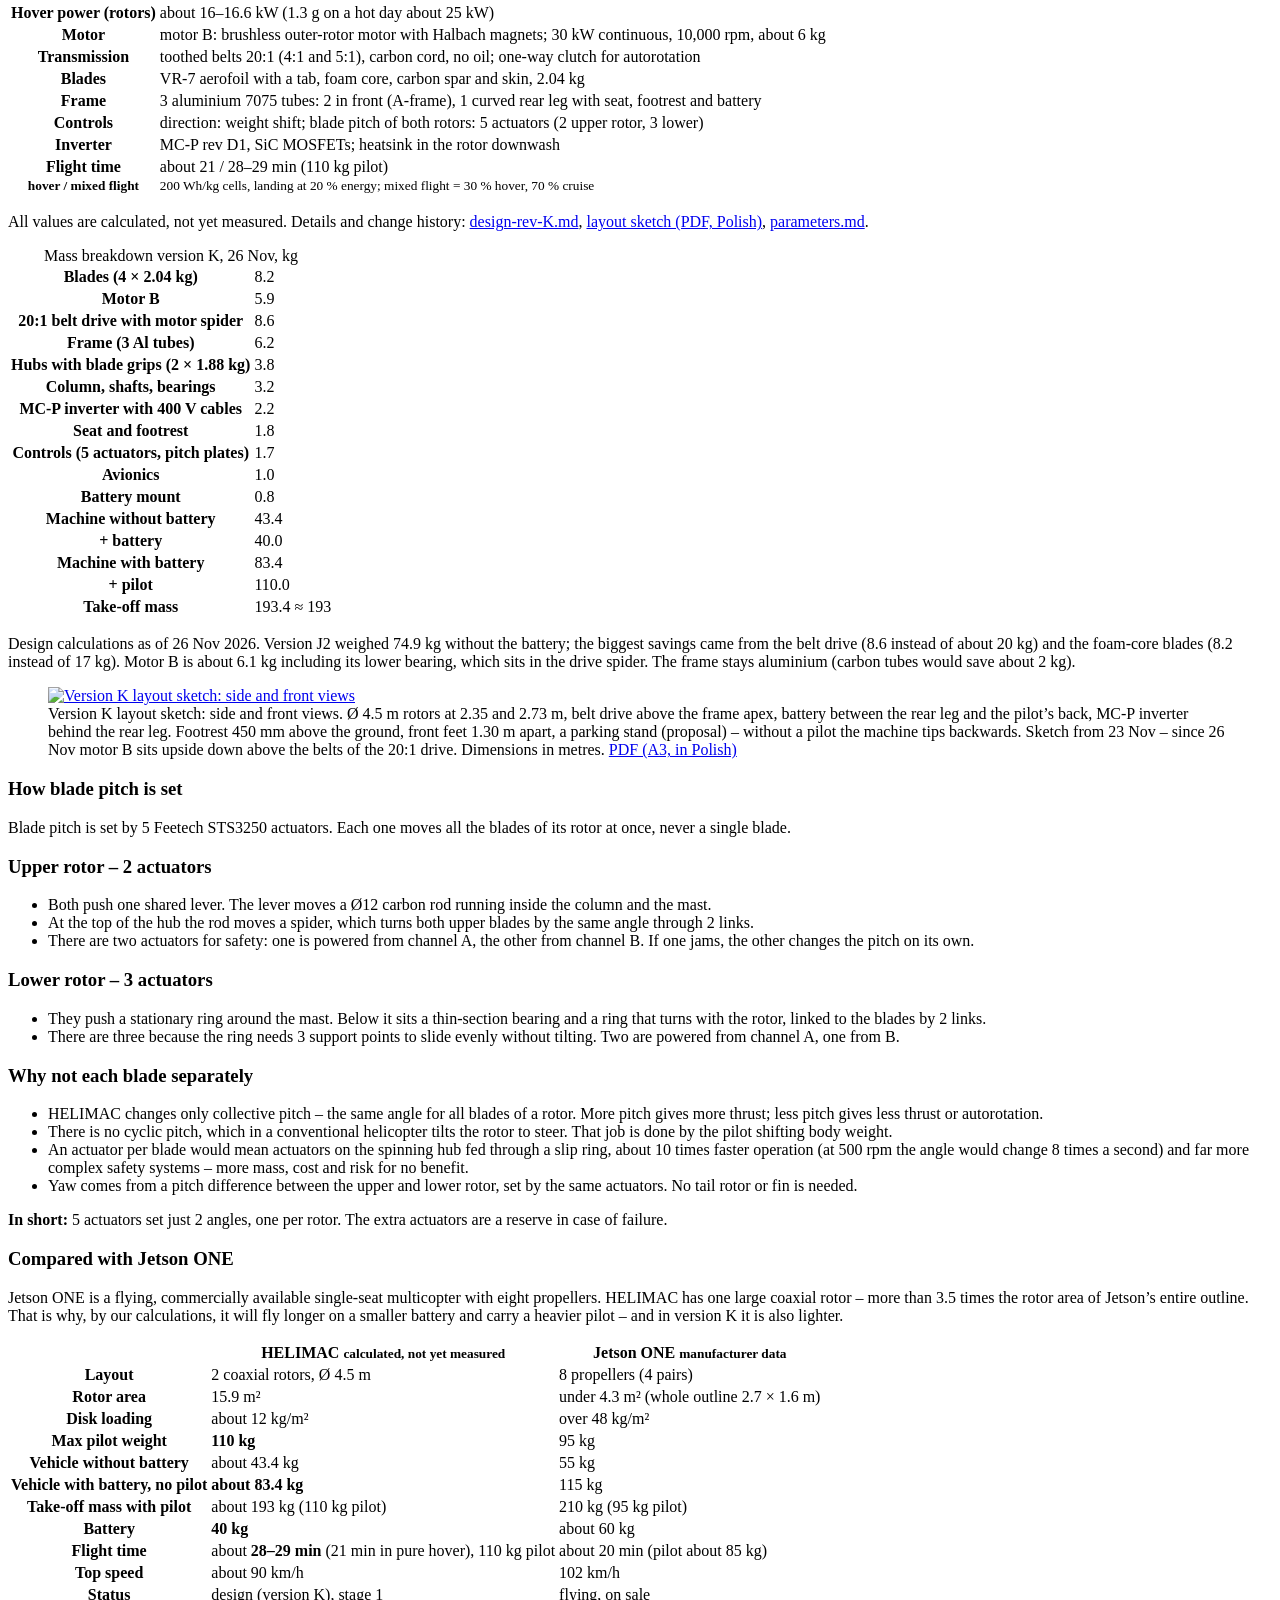
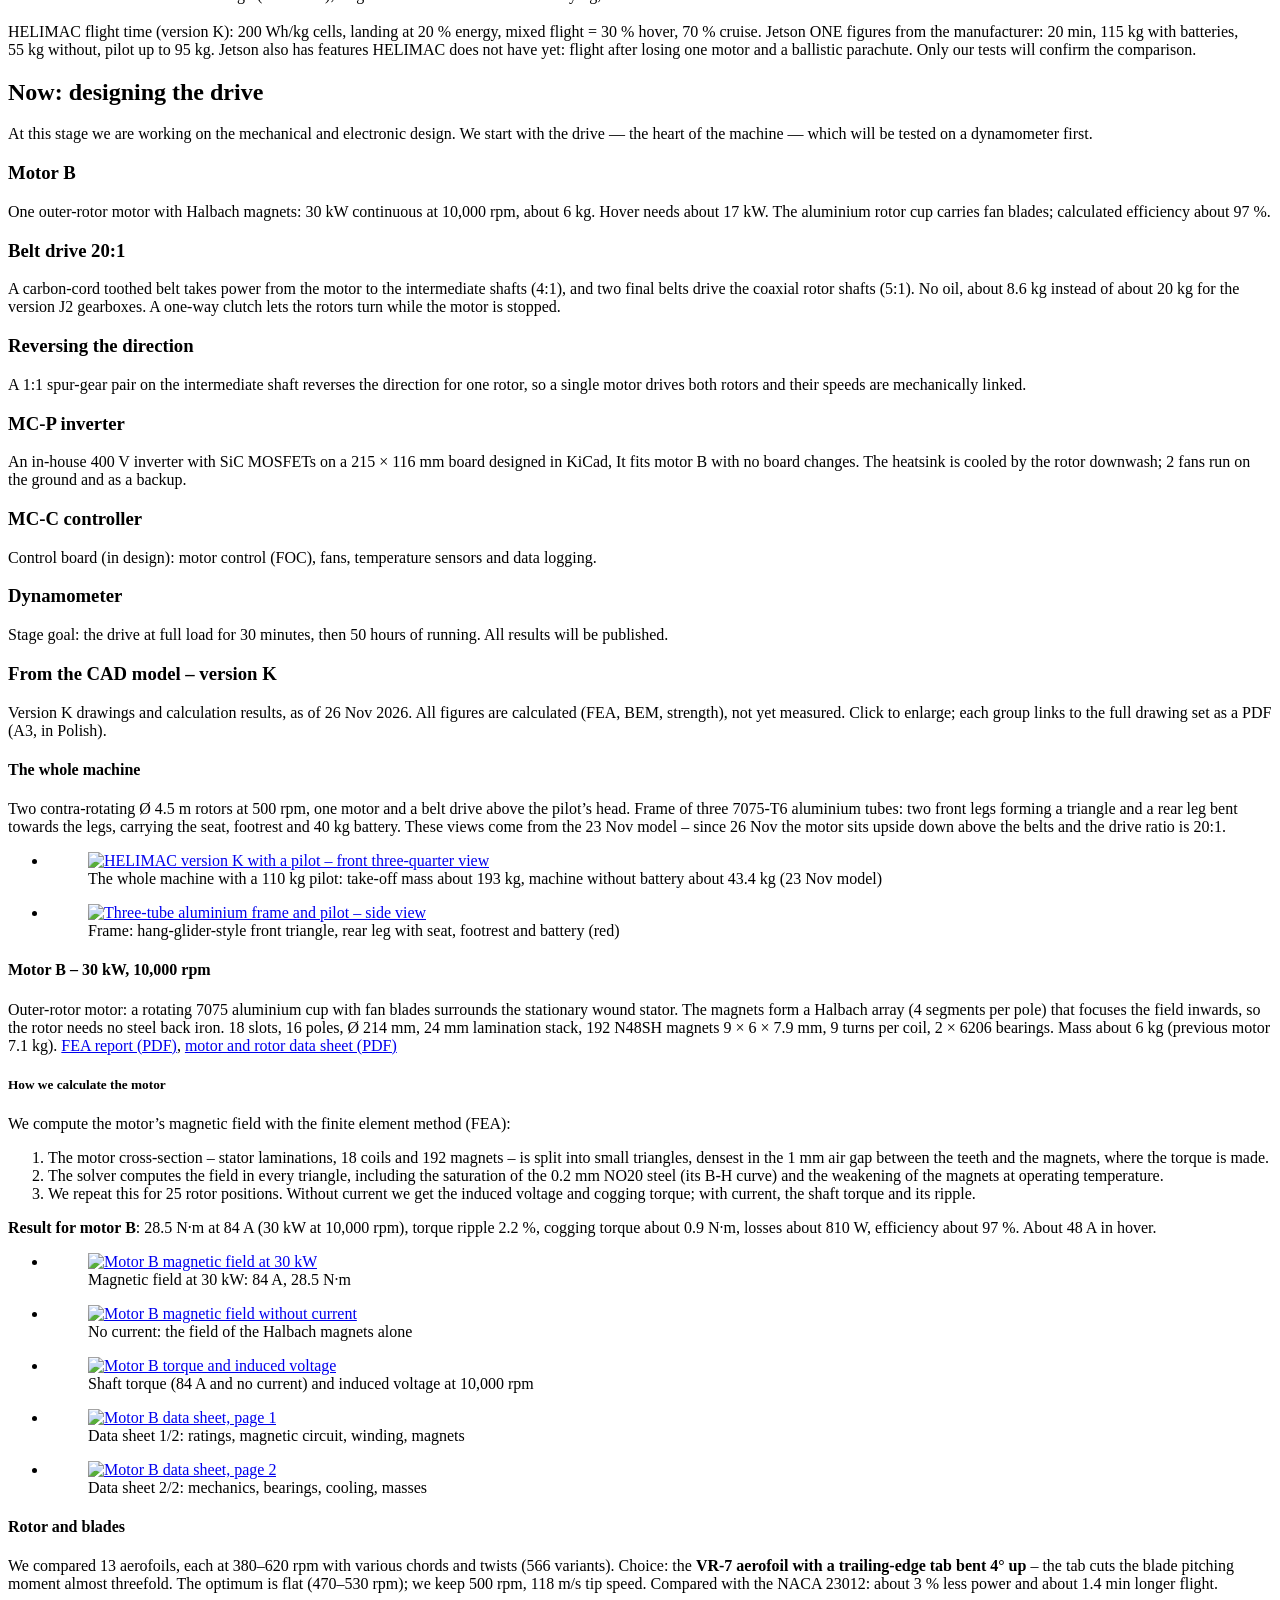
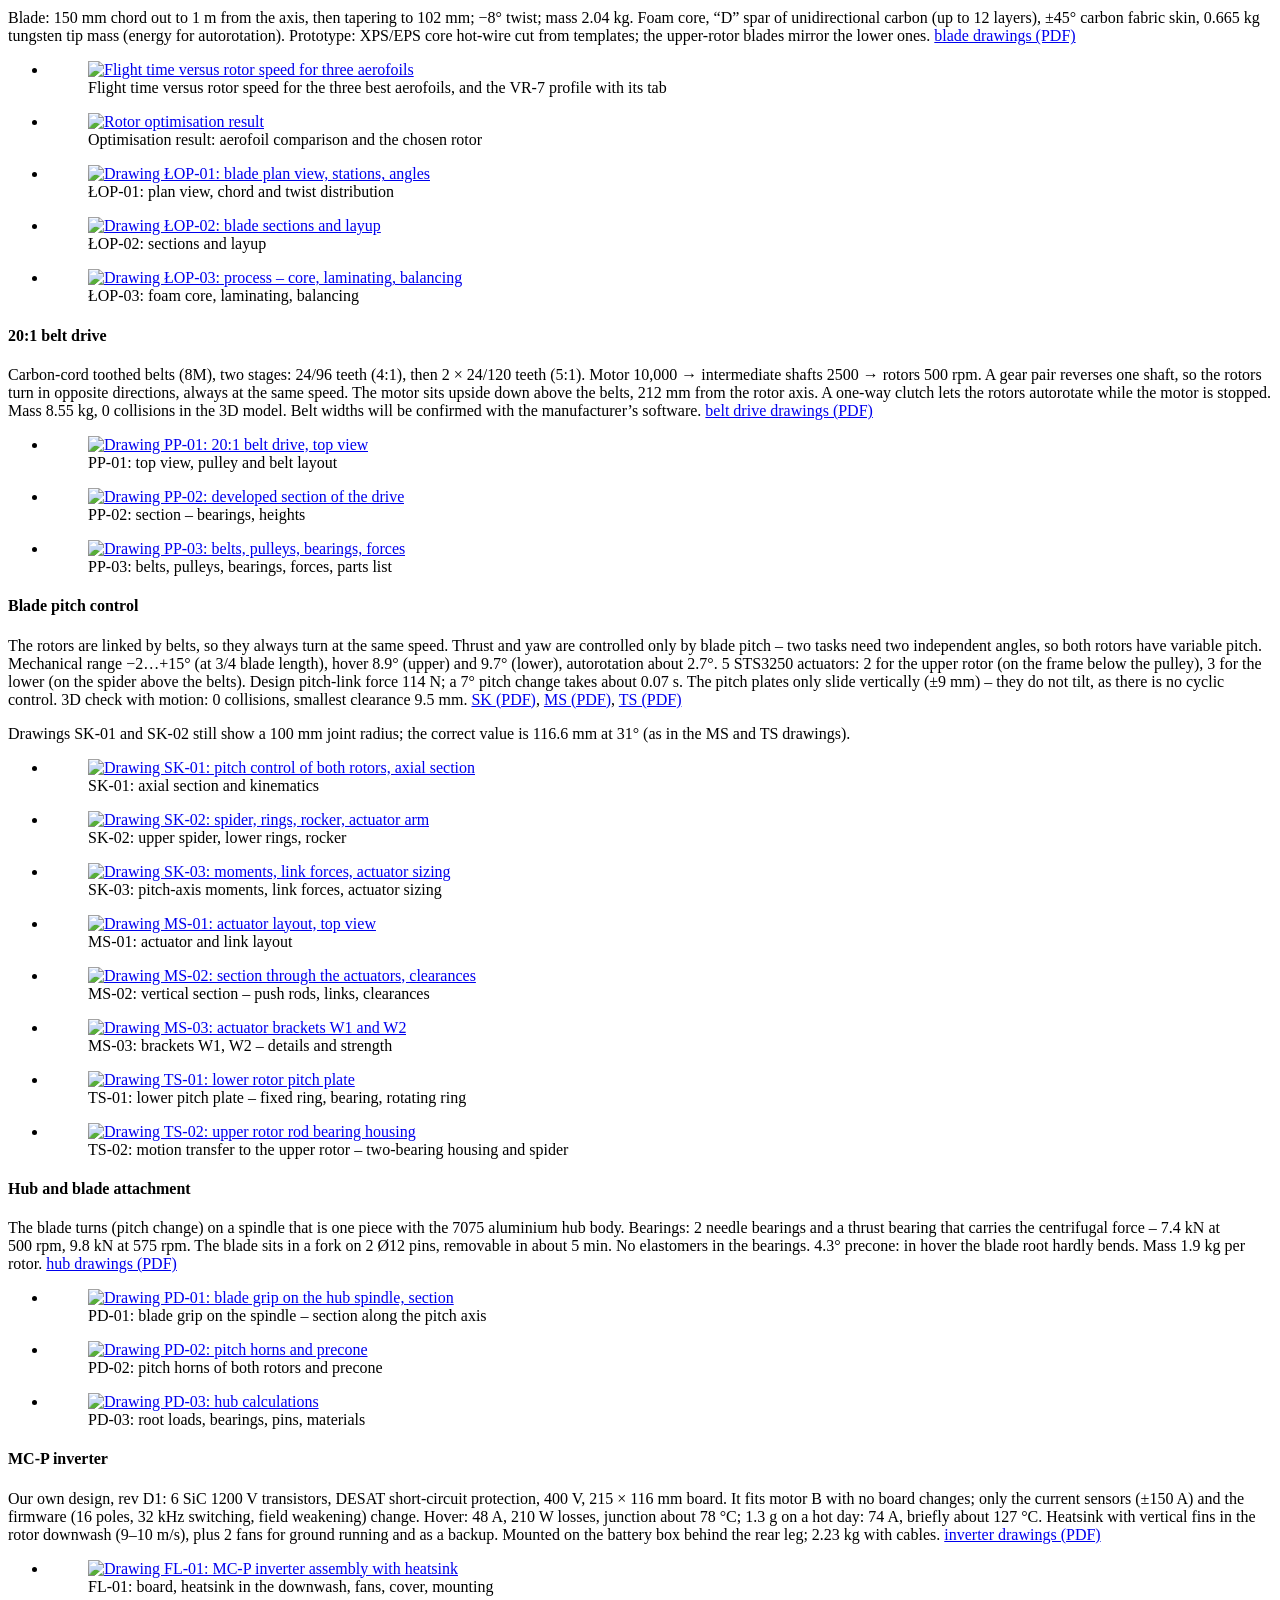
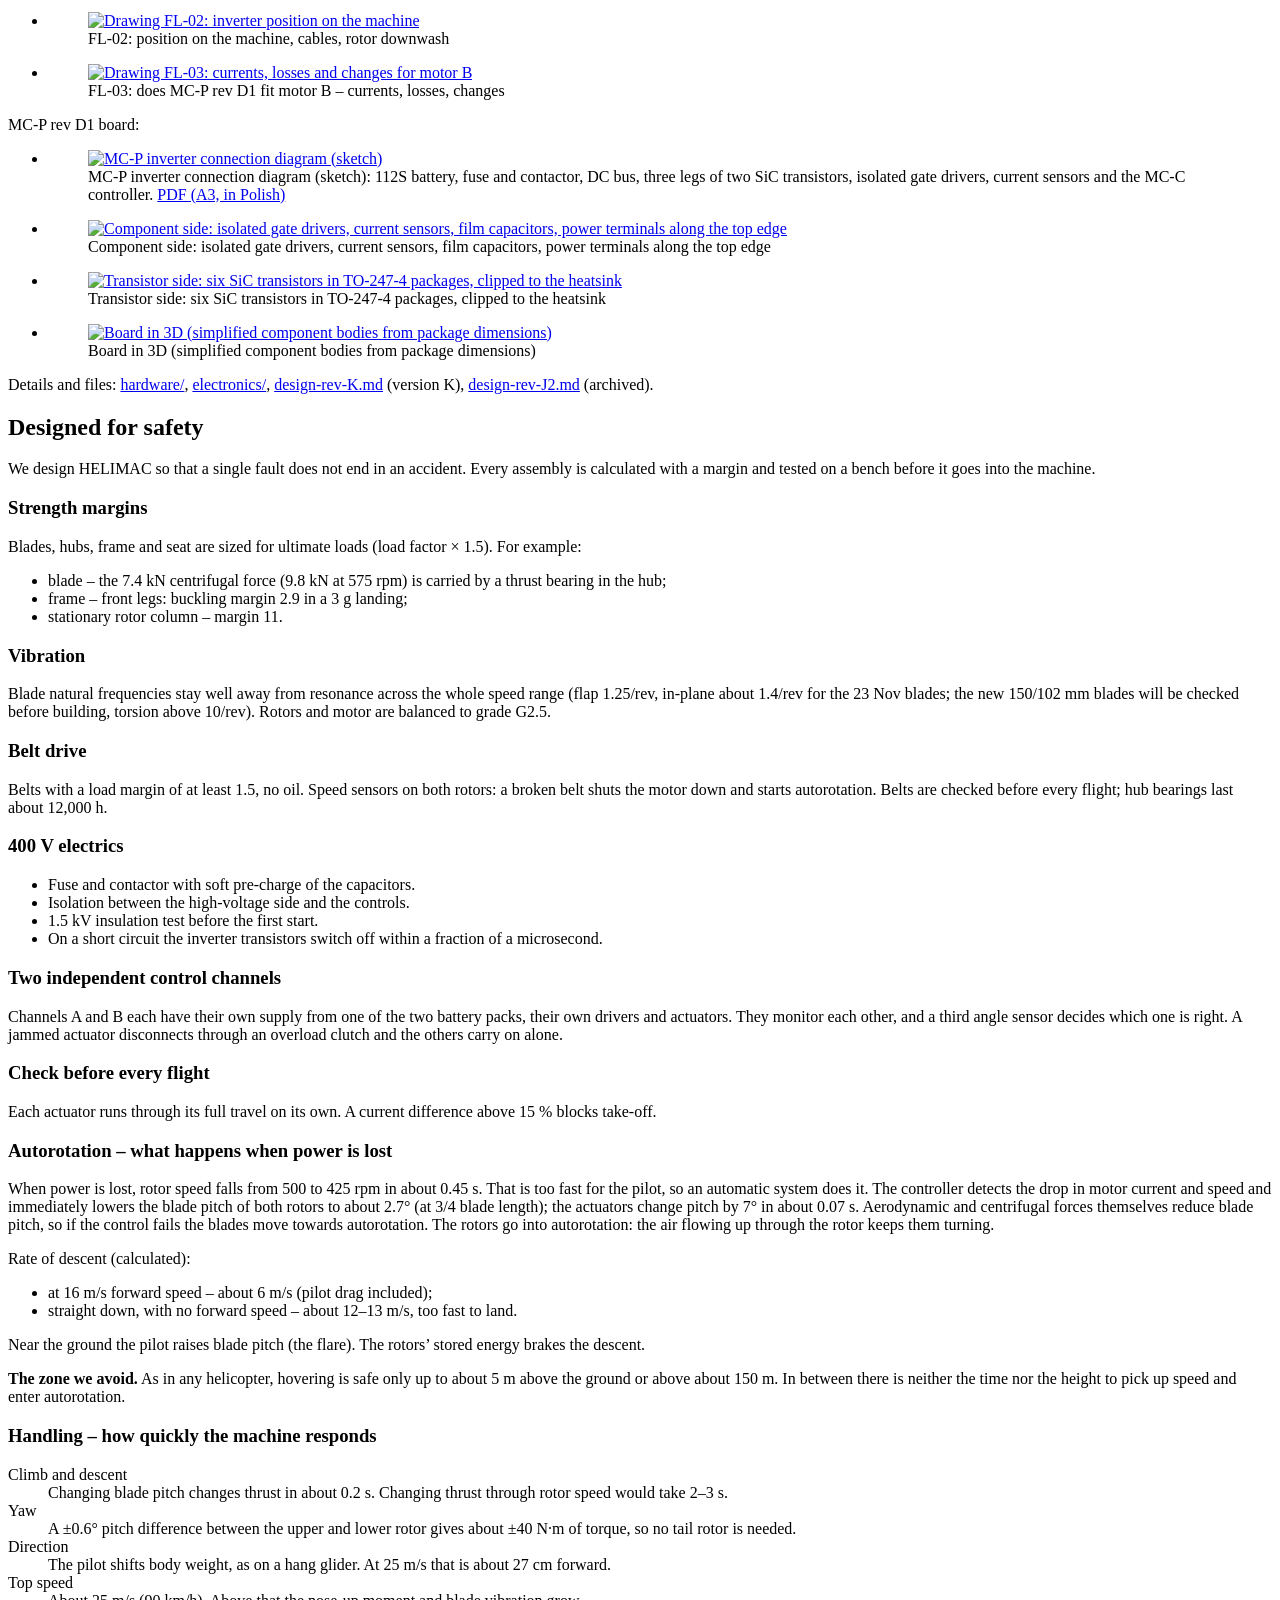
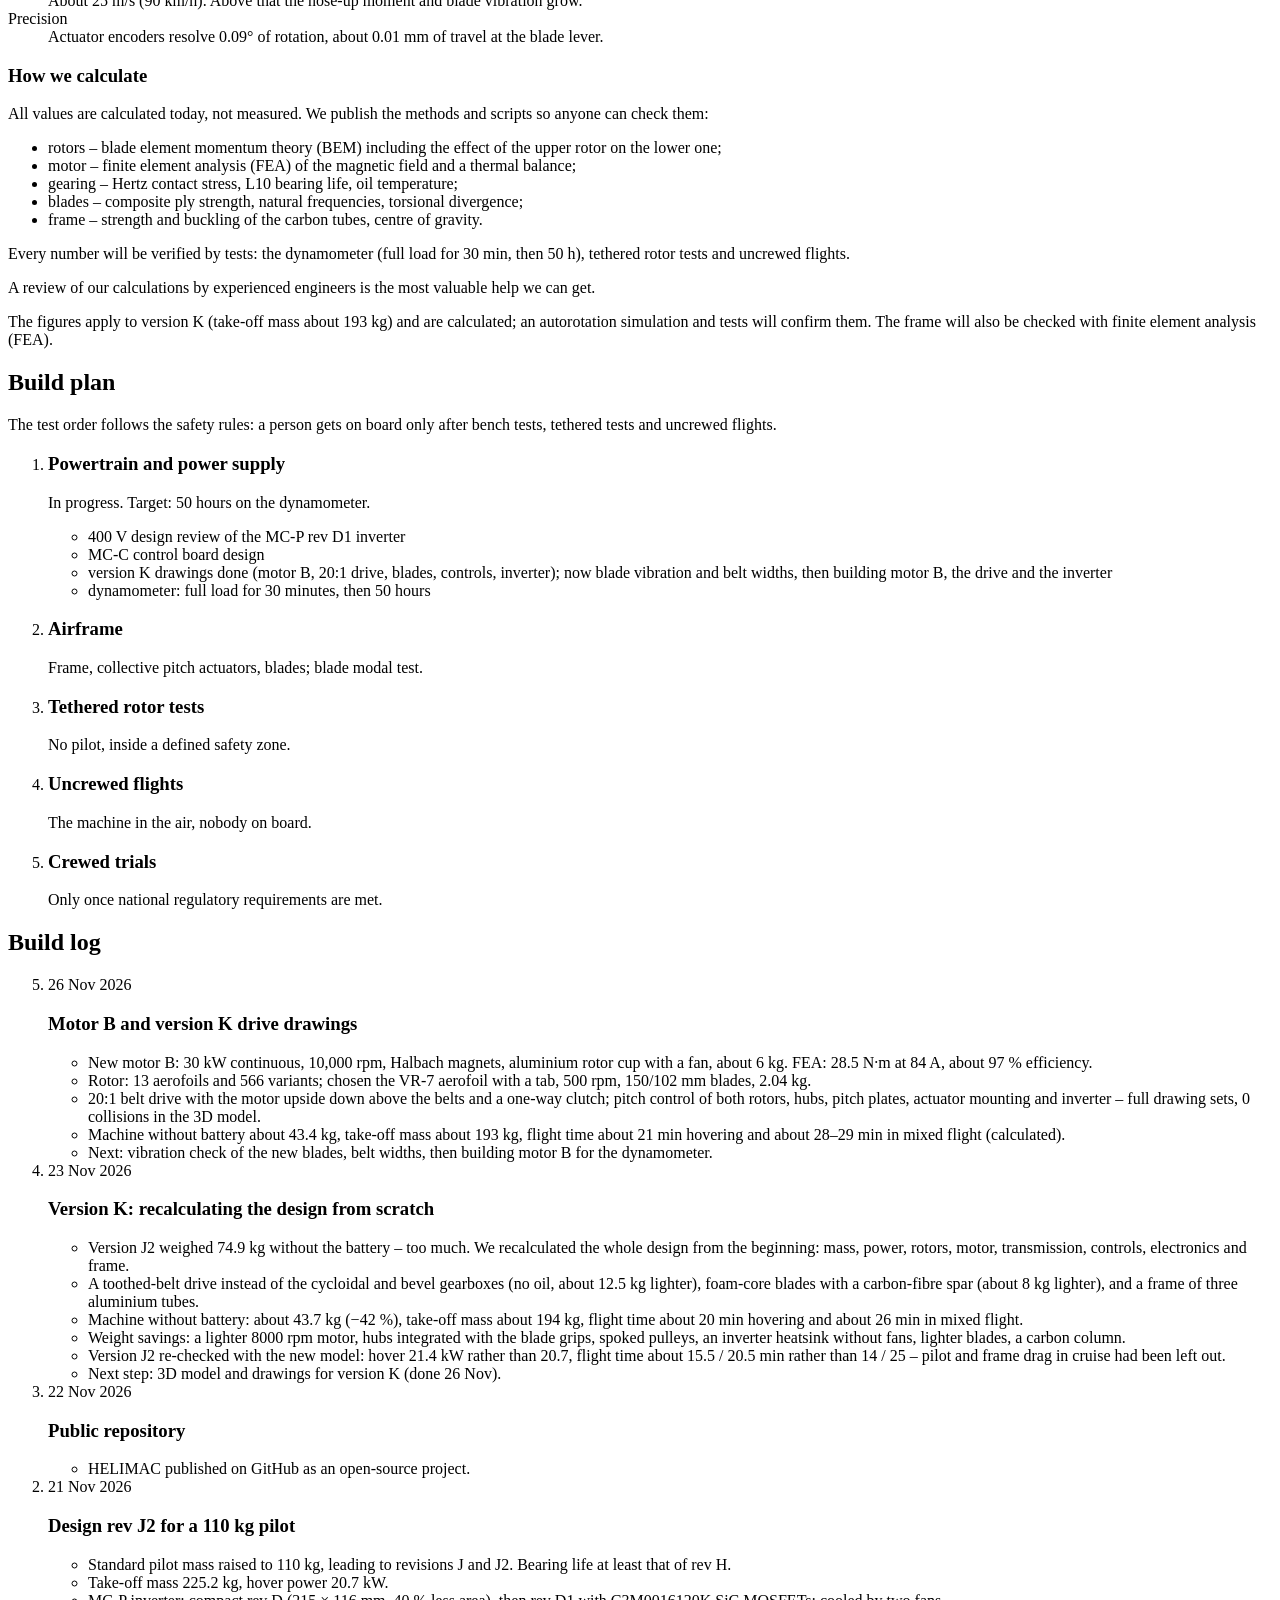
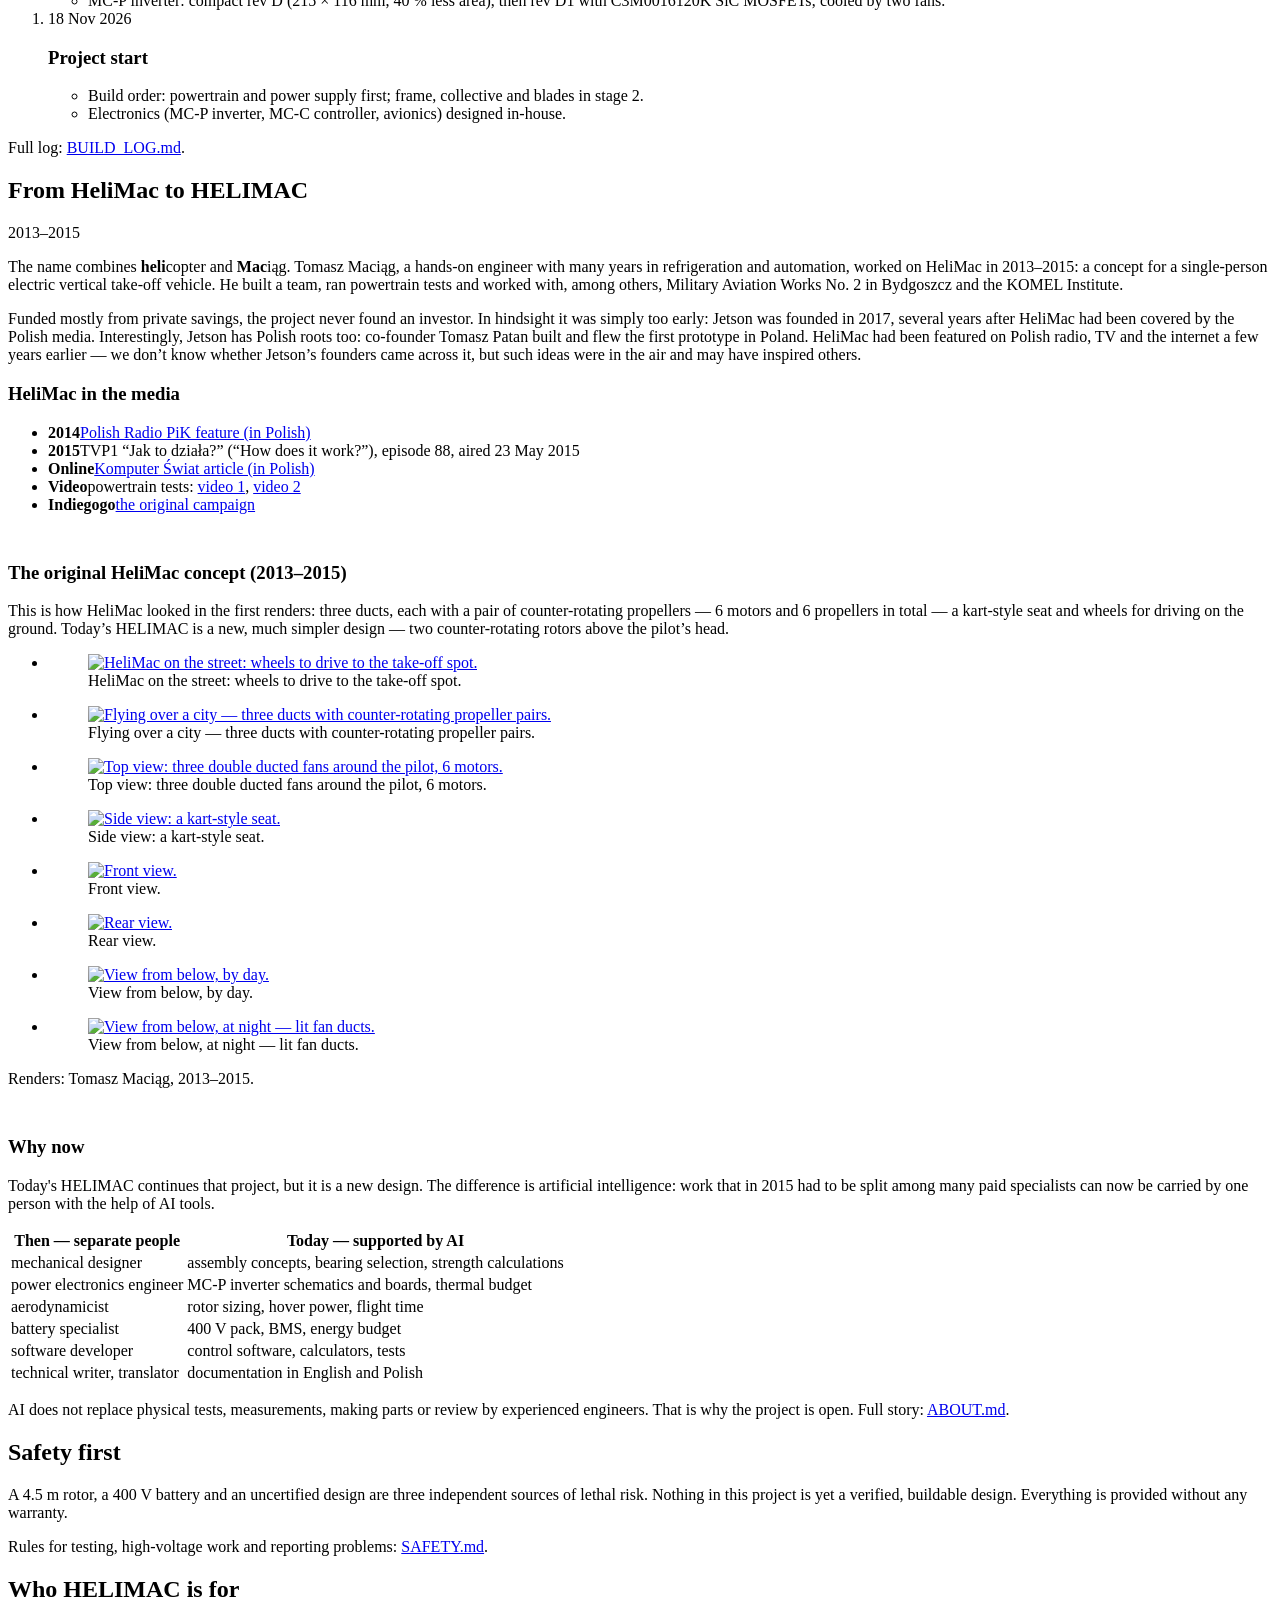
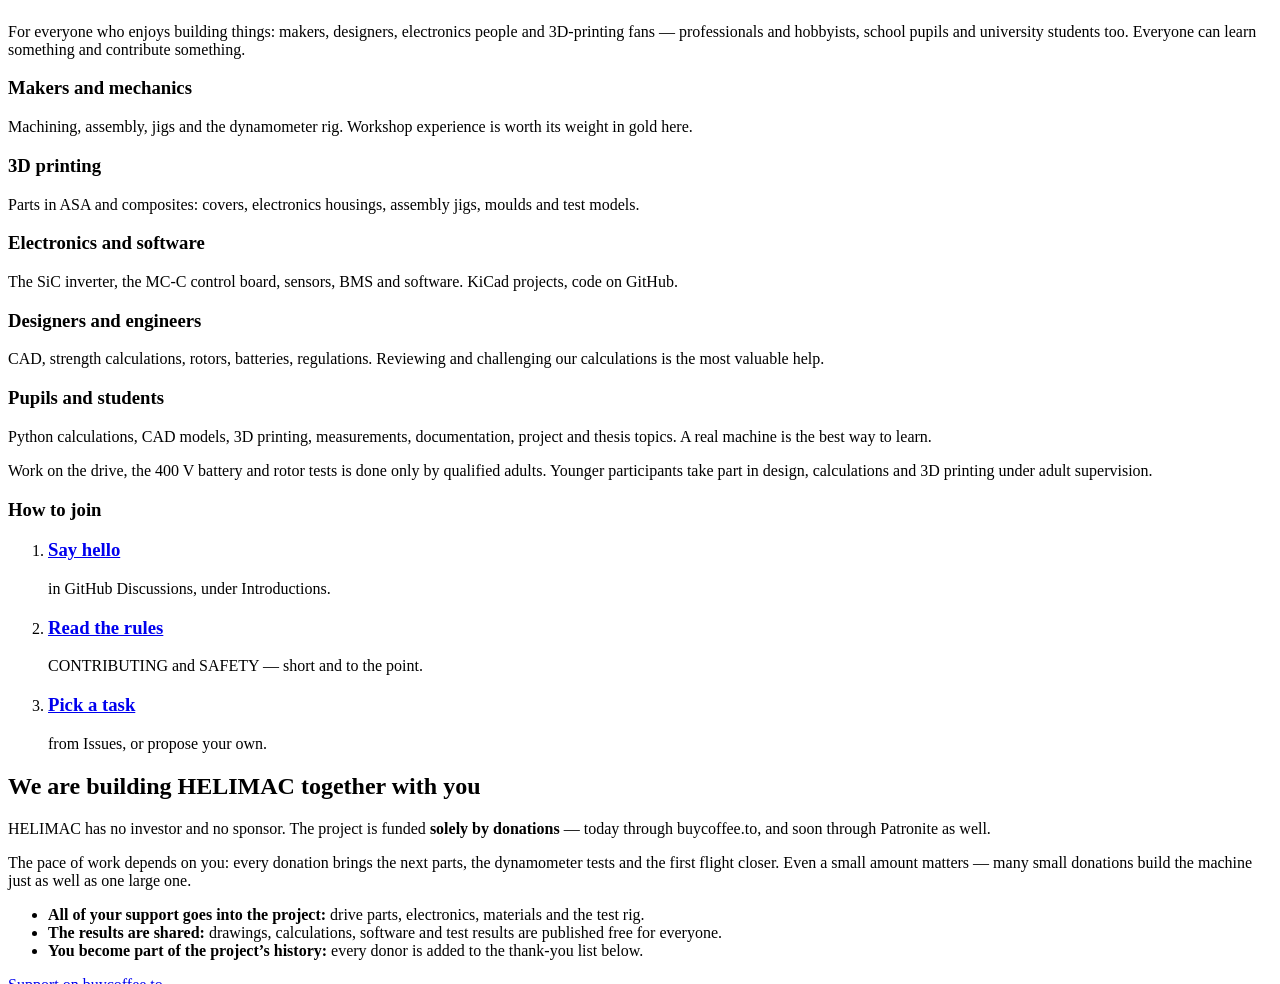
==== commit 3a58b084: "Website: version K as of 26 Nov - motor B (30 kW, 10,000 rpm, Halbach), 20:1 belt drive, VR-7 blades" ====
--- a/website/en/index.html
+++ b/website/en/index.html
@@ -66,7 +66,7 @@
     <figure class="drawing">
       <svg viewBox="0 0 1060 680" role="img" aria-labelledby="dwg-title dwg-desc" xmlns="http://www.w3.org/2000/svg">
   <title id="dwg-title">HELIMAC version K, right side view</title>
-  <desc id="dwg-desc">Drawing: two counter-rotating 4500&nbsp;mm rotors at 2350 and 2730&nbsp;mm above ground. Below the rotors the 16:1 belt drive above the frame apex, with the motor in front of the column; blade pitch is set by five actuators. Frame of three aluminium tubes: a hang-glider-style A-frame in front, held by the pilot, and a curved rear leg carrying the seat, the footrest 450&nbsp;mm above ground, the battery and the inverter. Leg spread 1950&nbsp;mm.</desc>
+  <desc id="dwg-desc">Drawing: two counter-rotating 4500&nbsp;mm rotors at 2350 and 2730&nbsp;mm above ground. Below the rotors the 20:1 belt drive above the frame apex and the motor; blade pitch is set by five actuators. Frame of three aluminium tubes: a hang-glider-style A-frame in front, held by the pilot, and a curved rear leg carrying the seat, the footrest 450&nbsp;mm above ground, the battery and the inverter. Leg spread 1950&nbsp;mm.</desc>
   <defs>
     <marker id="arr" viewBox="0 0 10 10" refX="10" refY="5" markerWidth="10" markerHeight="10" orient="auto-start-reverse"><path d="M0 1.5 L10 5 L0 8.5 z" class="d-arrow"/></marker>
     <linearGradient id="g-metal" x1="0" x2="1"><stop offset="0" stop-color="#c9cfd6"/><stop offset=".45" stop-color="#f4f6f8"/><stop offset="1" stop-color="#b9c0c8"/></linearGradient>
@@ -167,12 +167,12 @@
     <line x1="770" y1="68" x2="794" y2="95" class="d-ext"/><circle cx="770" cy="68" r="2.5" class="d-arrow"/><text x="800" y="100" class="d-note">upper rotor</text>
     <line x1="770" y1="144" x2="794" y2="173" class="d-ext"/><circle cx="770" cy="144" r="2.5" class="d-arrow"/><text x="800" y="178" class="d-note">lower rotor</text>
     <line x1="456" y1="166" x2="376" y2="170" class="d-ext"/><circle cx="456" cy="166" r="2.5" class="d-arrow"/><text x="370" y="175" class="d-note" text-anchor="end">pitch actuators (3 + 2)</text>
-    <line x1="478" y1="196" x2="376" y2="195" class="d-ext"/><circle cx="478" cy="196" r="2.5" class="d-arrow"/><text x="370" y="200" class="d-note" text-anchor="end">belt drive 16:1</text>
+    <line x1="478" y1="196" x2="376" y2="195" class="d-ext"/><circle cx="478" cy="196" r="2.5" class="d-arrow"/><text x="370" y="200" class="d-note" text-anchor="end">belt drive 20:1</text>
     <line x1="476" y1="211" x2="376" y2="225" class="d-ext"/><circle cx="476" cy="211" r="2.5" class="d-arrow"/><text x="370" y="230" class="d-note" text-anchor="end">frame apex</text>
     <line x1="418" y1="279" x2="376" y2="273" class="d-ext"/><circle cx="418" cy="279" r="2.5" class="d-arrow"/><text x="370" y="278" class="d-note" text-anchor="end">MC-P inverter</text>
     <line x1="448" y1="385" x2="376" y2="380" class="d-ext"/><circle cx="448" cy="385" r="2.5" class="d-arrow"/><text x="370" y="385" class="d-note" text-anchor="end">battery 40 kg</text>
     <line x1="385" y1="500" x2="336" y2="495" class="d-ext"/><circle cx="385" cy="500" r="2.5" class="d-arrow"/><text x="330" y="500" class="d-note" text-anchor="end">rear leg Al Ø50</text>
-    <line x1="558" y1="210" x2="634" y2="227" class="d-ext"/><circle cx="558" cy="210" r="2.5" class="d-arrow"/><text x="640" y="232" class="d-note">motor, 8000 rpm</text>
+    <line x1="558" y1="210" x2="634" y2="227" class="d-ext"/><circle cx="558" cy="210" r="2.5" class="d-arrow"/><text x="640" y="232" class="d-note">motor B, 10,000 rpm</text>
     <line x1="530" y1="290" x2="634" y2="285" class="d-ext"/><circle cx="530" cy="290" r="2.5" class="d-arrow"/><text x="640" y="290" class="d-note">pilot up to 110 kg</text>
     <line x1="634" y1="440" x2="654" y2="435" class="d-ext"/><circle cx="634" cy="440" r="2.5" class="d-arrow"/><text x="660" y="440" class="d-note">front A-frame: 2 Al tubes Ø40</text>
     <line x1="530" y1="454" x2="684" y2="500" class="d-ext"/><circle cx="530" cy="454" r="2.5" class="d-arrow"/><text x="690" y="505" class="d-note">saddle</text>
@@ -245,62 +245,61 @@
       <div>
         <div class="title-block">
           <table>
-            <caption>HELIMAC <span>version K · as of 23 Nov 2026</span></caption>
+            <caption>HELIMAC <span>version K · as of 26 Nov 2026</span></caption>
             <tbody>
               <tr><th scope="row">Configuration</th><td>coaxial, 2 rotors Ø&nbsp;4.5&nbsp;m, 500&nbsp;rpm</td></tr>
               <tr><th scope="row">Pilot</th><td>up to 110&nbsp;kg, height 1.70–1.90&nbsp;m</td></tr>
-              <tr><th scope="row">Take-off mass</th><td>about 194&nbsp;kg with a 110&nbsp;kg pilot</td></tr>
-              <tr><th scope="row">Machine mass</th><td>about 43.7&nbsp;kg without battery<br>about 83.7&nbsp;kg with battery (no pilot)</td></tr>
+              <tr><th scope="row">Take-off mass</th><td>about 193&nbsp;kg with a 110&nbsp;kg pilot</td></tr>
+              <tr><th scope="row">Machine mass</th><td>about 43.4&nbsp;kg without battery<br>about 83.4&nbsp;kg with battery (no pilot)</td></tr>
               <tr><th scope="row">Battery</th><td>40&nbsp;kg, 112S Li-ion, about 400&nbsp;V, about 8&nbsp;kWh</td></tr>
-              <tr><th scope="row">Hover power (rotors)</th><td>about 17&nbsp;kW, FM 0.77 (peak about 26&nbsp;kW)</td></tr>
-              <tr><th scope="row">Motor</th><td>one brushless outer-rotor motor, 8000&nbsp;rpm, about 7.1&nbsp;kg, cooled by rotor downwash</td></tr>
-              <tr><th scope="row">Transmission</th><td>toothed belts 16:1, carbon cord, 10-spoke pulleys, no oil</td></tr>
-              <tr><th scope="row">Blades</th><td>foam core, carbon spar and skin, about 2.2&nbsp;kg</td></tr>
+              <tr><th scope="row">Hover power (rotors)</th><td>about 16–16.6&nbsp;kW (1.3&nbsp;g on a hot day about 25&nbsp;kW)</td></tr>
+              <tr><th scope="row">Motor</th><td>motor B: brushless outer-rotor motor with Halbach magnets; 30&nbsp;kW continuous, 10,000&nbsp;rpm, about 6&nbsp;kg</td></tr>
+              <tr><th scope="row">Transmission</th><td>toothed belts 20:1 (4:1 and 5:1), carbon cord, no oil; one-way clutch for autorotation</td></tr>
+              <tr><th scope="row">Blades</th><td>VR-7 aerofoil with a tab, foam core, carbon spar and skin, 2.04&nbsp;kg</td></tr>
               <tr><th scope="row">Frame</th><td>3 aluminium 7075 tubes: 2 in front (A-frame), 1 curved rear leg with seat, footrest and battery</td></tr>
-              <tr><th scope="row">Controls</th><td>direction: weight shift; collective: 5&nbsp;actuators (2 upper rotor, 3 lower)</td></tr>
-              <tr><th scope="row">Inverter</th><td>MC-P rev D1, SiC MOSFETs</td></tr>
-              <tr><th scope="row">Flight time<br><small>hover / mixed flight</small></th><td>about 20 / 26&nbsp;min (110&nbsp;kg pilot)<br><small>200&nbsp;Wh/kg cells, landing at 20&nbsp;% energy; mixed flight = 30&nbsp;% hover, 70&nbsp;% cruise</small></td></tr>
+              <tr><th scope="row">Controls</th><td>direction: weight shift; blade pitch of both rotors: 5&nbsp;actuators (2 upper rotor, 3 lower)</td></tr>
+              <tr><th scope="row">Inverter</th><td>MC-P rev D1, SiC MOSFETs; heatsink in the rotor downwash</td></tr>
+              <tr><th scope="row">Flight time<br><small>hover / mixed flight</small></th><td>about 21 / 28–29&nbsp;min (110&nbsp;kg pilot)<br><small>200&nbsp;Wh/kg cells, landing at 20&nbsp;% energy; mixed flight = 30&nbsp;% hover, 70&nbsp;% cruise</small></td></tr>
             </tbody>
           </table>
         </div>
         <p class="note">All values are calculated, not yet measured. Details and change history: <a href="https://github.com/mactom75/helimac/blob/main/docs/design-rev-K.md">design-rev-K.md</a>, <a href="/assets/docs/HELIMAC_revK_szkic_ukladu.pdf">layout sketch (PDF, Polish)</a>, <a href="https://github.com/mactom75/helimac/blob/main/docs/parameters.md">parameters.md</a>.</p>
         <div class="title-block mass-block">
           <table>
-            <caption>Mass breakdown <span>version K, kg</span></caption>
+            <caption>Mass breakdown <span>version K, 26 Nov, kg</span></caption>
             <tbody>
-              <tr><th scope="row">Blades (4 × 2.2&nbsp;kg)</th><td>8.8</td></tr>
-              <tr><th scope="row">Motor</th><td>7.1</td></tr>
-              <tr><th scope="row">16:1 belt drive</th><td>7.5</td></tr>
+              <tr><th scope="row">Blades (4 × 2.04&nbsp;kg)</th><td>8.2</td></tr>
+              <tr><th scope="row">Motor B</th><td>5.9</td></tr>
+              <tr><th scope="row">20:1 belt drive with motor spider</th><td>8.6</td></tr>
               <tr><th scope="row">Frame (3 Al tubes)</th><td>6.2</td></tr>
-              <tr><th scope="row">Column, shafts, bearings</th><td>3.3</td></tr>
-              <tr><th scope="row">Hubs</th><td>2.8</td></tr>
+              <tr><th scope="row">Hubs with blade grips (2 × 1.88&nbsp;kg)</th><td>3.8</td></tr>
+              <tr><th scope="row">Column, shafts, bearings</th><td>3.2</td></tr>
+              <tr><th scope="row">MC-P inverter with 400&nbsp;V cables</th><td>2.2</td></tr>
               <tr><th scope="row">Seat and footrest</th><td>1.8</td></tr>
-              <tr><th scope="row">Controls (5 actuators)</th><td>1.8</td></tr>
-              <tr><th scope="row">MC-P inverter</th><td>1.5</td></tr>
-              <tr><th scope="row">400&nbsp;V wiring</th><td>1.1</td></tr>
+              <tr><th scope="row">Controls (5 actuators, pitch plates)</th><td>1.7</td></tr>
               <tr><th scope="row">Avionics</th><td>1.0</td></tr>
               <tr><th scope="row">Battery mount</th><td>0.8</td></tr>
-              <tr class="sum"><th scope="row">Machine without battery</th><td>43.7</td></tr>
+              <tr class="sum"><th scope="row">Machine without battery</th><td>43.4</td></tr>
               <tr><th scope="row">+ battery</th><td>40.0</td></tr>
-              <tr class="sum"><th scope="row">Machine with battery</th><td>83.7</td></tr>
+              <tr class="sum"><th scope="row">Machine with battery</th><td>83.4</td></tr>
               <tr><th scope="row">+ pilot</th><td>110.0</td></tr>
-              <tr class="sum"><th scope="row">Take-off mass</th><td>193.7 ≈ 194</td></tr>
+              <tr class="sum"><th scope="row">Take-off mass</th><td>193.4 ≈ 193</td></tr>
             </tbody>
           </table>
         </div>
-        <p class="note">From the calculation <a href="https://github.com/mactom75/helimac/blob/main/calc/revK/final3.py">final3.py</a>. Version J2 weighed 74.9&nbsp;kg without the battery; the biggest savings came from the belt drive (7.5 instead of about 20&nbsp;kg) and the foam-core blades (8.8 instead of 17&nbsp;kg). With carbon-fibre frame tubes the machine would weigh about 41.5&nbsp;kg – for now we stay with aluminium.</p>
+        <p class="note">Design calculations as of 26 Nov 2026. Version J2 weighed 74.9&nbsp;kg without the battery; the biggest savings came from the belt drive (8.6 instead of about 20&nbsp;kg) and the foam-core blades (8.2 instead of 17&nbsp;kg). Motor B is about 6.1&nbsp;kg including its lower bearing, which sits in the drive spider. The frame stays aluminium (carbon tubes would save about 2&nbsp;kg).</p>
       </div>
     </div>
     <figure class="layout-sketch">
       <a href="/assets/img/cad/60-revK-szkic-ukladu-2400.webp"><img src="/assets/img/cad/60-revK-szkic-ukladu-1400.webp" srcset="/assets/img/cad/60-revK-szkic-ukladu-1400.webp 1400w, /assets/img/cad/60-revK-szkic-ukladu-2400.webp 2400w" sizes="(min-width: 75rem) 72rem, 96vw" width="1400" height="996" alt="Version K layout sketch: side and front views" loading="lazy" decoding="async"></a>
-      <figcaption>Version K layout sketch: side and front views. Ø&nbsp;4.5&nbsp;m rotors at 2.35 and 2.73&nbsp;m, 16:1 belt drive above the frame apex, motor in front of the column, battery between the rear leg and the pilot’s back, MC-P inverter behind the rear leg. Footrest 450&nbsp;mm above the ground, front feet 1.30&nbsp;m apart, a parking stand (proposal) – without a pilot the machine tips backwards. Dimensions in metres. <a href="/assets/docs/HELIMAC_revK_szkic_ukladu.pdf">PDF (A3, in Polish)</a></figcaption>
+      <figcaption>Version K layout sketch: side and front views. Ø&nbsp;4.5&nbsp;m rotors at 2.35 and 2.73&nbsp;m, belt drive above the frame apex, battery between the rear leg and the pilot’s back, MC-P inverter behind the rear leg. Footrest 450&nbsp;mm above the ground, front feet 1.30&nbsp;m apart, a parking stand (proposal) – without a pilot the machine tips backwards. Sketch from 23 Nov – since 26 Nov motor B sits upside down above the belts of the 20:1 drive. Dimensions in metres. <a href="/assets/docs/HELIMAC_revK_szkic_ukladu.pdf">PDF (A3, in Polish)</a></figcaption>
     </figure>
     <div class="pitch">
       <h3>How blade pitch is set</h3>
       <p>Blade pitch is set by 5 Feetech STS3250 actuators. Each one moves all the blades of its rotor at once, never a single blade.</p>
       <div class="parts">
         <article><h3>Upper rotor – 2 actuators</h3><ul><li>Both push one shared lever. The lever moves a Ø12 carbon rod running inside the column and the mast.</li><li>At the top of the hub the rod moves a spider, which turns both upper blades by the same angle through 2 links.</li><li>There are two actuators for safety: one is powered from channel A, the other from channel B. If one jams, the other changes the pitch on its own.</li></ul></article>
-        <article><h3>Lower rotor – 3 actuators</h3><ul><li>They push a stationary ring around the mast. Below it sits a Ø330 bearing and a ring that turns with the rotor, linked to the blades by 2 links.</li><li>There are three because the ring needs 3 support points to slide evenly without tilting. Two are powered from channel A, one from B.</li></ul></article>
+        <article><h3>Lower rotor – 3 actuators</h3><ul><li>They push a stationary ring around the mast. Below it sits a thin-section bearing and a ring that turns with the rotor, linked to the blades by 2 links.</li><li>There are three because the ring needs 3 support points to slide evenly without tilting. Two are powered from channel A, one from B.</li></ul></article>
         <article><h3>Why not each blade separately</h3><ul><li>HELIMAC changes only collective pitch – the same angle for all blades of a rotor. More pitch gives more thrust; less pitch gives less thrust or autorotation.</li><li>There is no cyclic pitch, which in a conventional helicopter tilts the rotor to steer. That job is done by the pilot shifting body weight.</li><li>An actuator per blade would mean actuators on the spinning hub fed through a slip ring, about 10 times faster operation (at 500&nbsp;rpm the angle would change 8 times a second) and far more complex safety systems – more mass, cost and risk for no benefit.</li><li>Yaw comes from a pitch difference between the upper and lower rotor, set by the same actuators. No tail rotor or fin is needed.</li></ul></article>
       </div>
       <p class="callout"><strong>In short:</strong> 5 actuators set just 2 angles, one per rotor. The extra actuators are a reserve in case of failure.</p>
@@ -316,11 +315,11 @@
           <tr><th scope="row">Rotor area</th><td>15.9&nbsp;m²</td><td>under 4.3&nbsp;m² (whole outline 2.7 × 1.6&nbsp;m)</td></tr>
           <tr><th scope="row">Disk loading</th><td>about 12&nbsp;kg/m²</td><td>over 48&nbsp;kg/m²</td></tr>
           <tr><th scope="row">Max pilot weight</th><td><strong>110&nbsp;kg</strong></td><td>95&nbsp;kg</td></tr>
-          <tr><th scope="row">Vehicle without battery</th><td>about 43.7&nbsp;kg</td><td>55&nbsp;kg</td></tr>
-          <tr><th scope="row">Vehicle with battery, no pilot</th><td><strong>about 83.7&nbsp;kg</strong></td><td>115&nbsp;kg</td></tr>
-          <tr><th scope="row">Take-off mass with pilot</th><td>about 194&nbsp;kg (110&nbsp;kg pilot)</td><td>210&nbsp;kg (95&nbsp;kg pilot)</td></tr>
+          <tr><th scope="row">Vehicle without battery</th><td>about 43.4&nbsp;kg</td><td>55&nbsp;kg</td></tr>
+          <tr><th scope="row">Vehicle with battery, no pilot</th><td><strong>about 83.4&nbsp;kg</strong></td><td>115&nbsp;kg</td></tr>
+          <tr><th scope="row">Take-off mass with pilot</th><td>about 193&nbsp;kg (110&nbsp;kg pilot)</td><td>210&nbsp;kg (95&nbsp;kg pilot)</td></tr>
           <tr><th scope="row">Battery</th><td><strong>40&nbsp;kg</strong></td><td>about 60&nbsp;kg</td></tr>
-          <tr><th scope="row">Flight time</th><td>about <strong>26&nbsp;min</strong> (20&nbsp;min in pure hover), 110&nbsp;kg pilot</td><td>about 20&nbsp;min (pilot about 85&nbsp;kg)</td></tr>
+          <tr><th scope="row">Flight time</th><td>about <strong>28–29&nbsp;min</strong> (21&nbsp;min in pure hover), 110&nbsp;kg pilot</td><td>about 20&nbsp;min (pilot about 85&nbsp;kg)</td></tr>
           <tr><th scope="row">Top speed</th><td>about 90&nbsp;km/h</td><td>102&nbsp;km/h</td></tr>
           <tr><th scope="row">Status</th><td>design (version K), stage 1</td><td>flying, on sale</td></tr>
         </tbody>
@@ -334,64 +333,94 @@
     <h2>Now: designing the drive</h2>
     <p class="intro">At this stage we are working on the mechanical and electronic design. We start with the drive — the heart of the machine — which will be tested on a dynamometer first.</p>
     <div class="parts">
-      <article><h3>Electric motor</h3><p>One outer-rotor permanent-magnet motor at 8000&nbsp;rpm: about 17&nbsp;kW in hover, about 26&nbsp;kW peak. The same laminations and magnets as before, 37&nbsp;mm stack, 7 turns, about 7.1&nbsp;kg. It is cooled by the rotor downwash.</p></article>
-      <article><h3>Belt drive 16:1</h3><p>A carbon-cord toothed belt takes power from the motor to an intermediate shaft, and two final belts drive the coaxial rotor shafts. Large pulleys milled from aluminium with 10 spokes. No oil or fans, about 97&nbsp;% efficient, about 7.5&nbsp;kg instead of about 20&nbsp;kg for the version J2 gearboxes.</p></article>
+      <article><h3>Motor B</h3><p>One outer-rotor motor with Halbach magnets: 30&nbsp;kW continuous at 10,000&nbsp;rpm, about 6&nbsp;kg. Hover needs about 17&nbsp;kW. The aluminium rotor cup carries fan blades; calculated efficiency about 97&nbsp;%.</p></article>
+      <article><h3>Belt drive 20:1</h3><p>A carbon-cord toothed belt takes power from the motor to the intermediate shafts (4:1), and two final belts drive the coaxial rotor shafts (5:1). No oil, about 8.6&nbsp;kg instead of about 20&nbsp;kg for the version J2 gearboxes. A one-way clutch lets the rotors turn while the motor is stopped.</p></article>
       <article><h3>Reversing the direction</h3><p>A 1:1 spur-gear pair on the intermediate shaft reverses the direction for one rotor, so a single motor drives both rotors and their speeds are mechanically linked.</p></article>
-      <article><h3>MC-P inverter</h3><p>An in-house 400&nbsp;V inverter with SiC MOSFETs on a 215&nbsp;×&nbsp;116&nbsp;mm board designed in KiCad, cooled in version K by a heatsink in the rotor downwash, without fans.</p></article>
+      <article><h3>MC-P inverter</h3><p>An in-house 400&nbsp;V inverter with SiC MOSFETs on a 215&nbsp;×&nbsp;116&nbsp;mm board designed in KiCad, It fits motor B with no board changes. The heatsink is cooled by the rotor downwash; 2 fans run on the ground and as a backup.</p></article>
       <article><h3>MC-C controller</h3><p>Control board (in design): motor control (FOC), fans, temperature sensors and data logging.</p></article>
       <article><h3>Dynamometer</h3><p>Stage goal: the drive at full load for 30 minutes, then 50 hours of running. All results will be published.</p></article>
     </div>
     <div class="cad" id="cad">
       <h3 class="cad-title">From the CAD model – version K</h3>
-      <p class="cad-lead">Images from the version K concept model – calculated values, not measurements. Click to enlarge. Each group also has a PDF (A4, in Polish).</p>
+      <p class="cad-lead">Version K drawings and calculation results, as of 26 Nov 2026. All figures are calculated (FEA, BEM, strength), not yet measured. Click to enlarge; each group links to the full drawing set as a PDF (A3, in Polish).</p>
       <h4>The whole machine</h4>
-      <p>Two contra-rotating Ø&nbsp;4.5&nbsp;m rotors at 500&nbsp;rpm, one motor and a 16:1 belt drive above the pilot’s head. Frame of three 7075-T6 aluminium tubes: two front legs forming a triangle (Ø40×1.5) and one Ø50×2 rear leg behind the back, bent towards the legs, carrying the seat, footrest and 40&nbsp;kg battery. <a href="/assets/docs/HELIMAC_revK_1_maszyna.pdf">PDF</a></p>
+      <p>Two contra-rotating Ø&nbsp;4.5&nbsp;m rotors at 500&nbsp;rpm, one motor and a belt drive above the pilot’s head. Frame of three 7075-T6 aluminium tubes: two front legs forming a triangle and a rear leg bent towards the legs, carrying the seat, footrest and 40&nbsp;kg battery. These views come from the 23 Nov model – since 26 Nov the motor sits upside down above the belts and the drive ratio is 20:1.</p>
       <ul class="gallery cad-gallery">
-        <li><figure><a href="/assets/img/cad/70-revK-maszyna-1400.webp"><img src="/assets/img/cad/70-revK-maszyna-700.webp" srcset="/assets/img/cad/70-revK-maszyna-700.webp 700w, /assets/img/cad/70-revK-maszyna-1400.webp 1400w" sizes="(min-width: 60rem) 30vw, (min-width: 40rem) 46vw, 92vw" width="700" height="586" alt="HELIMAC version K with a pilot – front three-quarter view" loading="lazy" decoding="async"></a><figcaption>The whole machine with a 110&nbsp;kg pilot: take-off mass about 194&nbsp;kg, machine without battery about 43.7&nbsp;kg</figcaption></figure></li>
+        <li><figure><a href="/assets/img/cad/70-revK-maszyna-1400.webp"><img src="/assets/img/cad/70-revK-maszyna-700.webp" srcset="/assets/img/cad/70-revK-maszyna-700.webp 700w, /assets/img/cad/70-revK-maszyna-1400.webp 1400w" sizes="(min-width: 60rem) 30vw, (min-width: 40rem) 46vw, 92vw" width="700" height="586" alt="HELIMAC version K with a pilot – front three-quarter view" loading="lazy" decoding="async"></a><figcaption>The whole machine with a 110&nbsp;kg pilot: take-off mass about 193&nbsp;kg, machine without battery about 43.4&nbsp;kg (23 Nov model)</figcaption></figure></li>
         <li class="tall"><figure><a href="/assets/img/cad/71-revK-rama-pilot-1400.webp"><img src="/assets/img/cad/71-revK-rama-pilot-700.webp" srcset="/assets/img/cad/71-revK-rama-pilot-700.webp 700w, /assets/img/cad/71-revK-rama-pilot-1400.webp 1400w" sizes="(min-width: 60rem) 30vw, (min-width: 40rem) 46vw, 92vw" width="700" height="1446" alt="Three-tube aluminium frame and pilot – side view" loading="lazy" decoding="async"></a><figcaption>Frame: hang-glider-style front triangle, rear leg with seat, footrest and battery (red)</figcaption></figure></li>
-        <li class="tall"><figure><a href="/assets/img/cad/72-revK-naped-1400.webp"><img src="/assets/img/cad/72-revK-naped-700.webp" srcset="/assets/img/cad/72-revK-naped-700.webp 700w, /assets/img/cad/72-revK-naped-1400.webp 1400w" sizes="(min-width: 60rem) 30vw, (min-width: 40rem) 46vw, 92vw" width="700" height="888" alt="Version K drive unit: column, hubs, actuators, belt drive and motor" loading="lazy" decoding="async"></a><figcaption>Drive unit: drive plate, pulleys, the 1:1 gear pair that reverses direction, motor on the right; above the pulley the three lower-rotor actuators</figcaption></figure></li>
       </ul>
-      <h4>16:1 belt drive</h4>
-      <p>Ratio 16:1 = 4 × 4. Carbon-cord toothed belts, no oil, about 97&nbsp;% efficient (the version J2 cycloidal reducer: about 94&nbsp;%). A 1:1 gear pair reverses direction, so the rotors are mechanically linked and always turn at the same speed. Belt widths will be confirmed with the manufacturer’s software. <a href="/assets/docs/HELIMAC_revK_2_naped.pdf">PDF</a></p>
-      <ul class="gallery cad-gallery">
-        <li class="wide sketch"><figure><a href="/assets/img/cad/74-revK-przekladnia-schemat-1800.webp"><img src="/assets/img/cad/74-revK-przekladnia-schemat-1400.webp" srcset="/assets/img/cad/74-revK-przekladnia-schemat-1400.webp 1400w, /assets/img/cad/74-revK-przekladnia-schemat-1800.webp 1800w" sizes="(min-width: 75rem) 72rem, 96vw" width="1400" height="824" alt="16:1 belt drive diagram: top and side views" loading="lazy" decoding="async"></a><figcaption>How the drive works: top view and side section – two 4:1 stages and a 1:1 gear pair that reverses direction</figcaption></figure></li>
-        <li><figure><a href="/assets/img/cad/73-revK-kolo-pasowe-1400.webp"><img src="/assets/img/cad/73-revK-kolo-pasowe-700.webp" srcset="/assets/img/cad/73-revK-kolo-pasowe-700.webp 700w, /assets/img/cad/73-revK-kolo-pasowe-1400.webp 1400w" sizes="(min-width: 60rem) 30vw, (min-width: 40rem) 46vw, 92vw" width="700" height="505" alt="120-tooth pulley with 10 spokes" loading="lazy" decoding="async"></a><figcaption>120-tooth pulley with 10 spokes milled from 7075-T6 aluminium, about 1.4&nbsp;kg – with fewer spokes the rim would have to be thicker and the pulley heavier</figcaption></figure></li>
-      </ul>
-      <h4>Motor</h4>
-      <p>Brushless 24/20 outer-rotor motor with permanent magnets. The same laminations and magnets as in version J2, a shorter 37&nbsp;mm stack, 7 turns, 8000&nbsp;rpm, about 7.1&nbsp;kg. It is cooled by the rotor downwash. <a href="/assets/docs/HELIMAC_revK_3_silnik.pdf">PDF</a></p>
-      <ul class="gallery cad-gallery">
-        <li><figure><a href="/assets/img/cad/76-revK-silnik-1400.webp"><img src="/assets/img/cad/76-revK-silnik-700.webp" srcset="/assets/img/cad/76-revK-silnik-700.webp 700w, /assets/img/cad/76-revK-silnik-1400.webp 1400w" sizes="(min-width: 60rem) 30vw, (min-width: 40rem) 46vw, 92vw" width="700" height="537" alt="Version K motor: wound stator and outer rotor with magnets" loading="lazy" decoding="async"></a><figcaption>24-slot wound stator (copper) and outer rotor with 20 magnets (red)</figcaption></figure></li>
-      </ul>
+
+      <h4>Motor B – 30&nbsp;kW, 10,000&nbsp;rpm</h4>
+      <p>Outer-rotor motor: a rotating 7075 aluminium cup with fan blades surrounds the stationary wound stator. The magnets form a Halbach array (4 segments per pole) that focuses the field inwards, so the rotor needs no steel back iron. 18 slots, 16 poles, Ø&nbsp;214&nbsp;mm, 24&nbsp;mm lamination stack, 192 N48SH magnets 9&nbsp;×&nbsp;6&nbsp;×&nbsp;7.9&nbsp;mm, 9 turns per coil, 2&nbsp;×&nbsp;6206 bearings. Mass about 6&nbsp;kg (previous motor 7.1&nbsp;kg). <a href="/assets/docs/HELIMAC_revK_silnik_B_30kW.pdf">FEA report (PDF)</a>, <a href="/assets/docs/HELIMAC_revK_silnik_B_i_wirnik.pdf">motor and rotor data sheet (PDF)</a></p>
       <div class="fem">
         <h5>How we calculate the motor</h5>
-        <p>We calculate the motor’s magnetic field with the finite element method (FEM):</p>
+        <p>We compute the motor’s magnetic field with the finite element method (FEA):</p>
         <ol class="fem-steps">
-          <li>The cross-section is divided into about 121,000 triangles. It covers the stator and rotor laminations, 20 magnets and 24 coils. The triangles are densest in the 1&nbsp;mm air gap between the teeth and the magnets, because that is where torque is produced.</li>
-          <li>The program solves the magnetic field equations for every triangle. It takes into account saturation of the NO20 laminations (their B-H curve) and the weakening of the N42SH magnets at the operating temperature of about 100&nbsp;°C.</li>
-          <li>The calculation is repeated for 25 rotor positions, 1.5° apart. Without current we get the induced voltage and cogging torque (resistance to turning from the magnets alone); with current, the shaft torque and its ripple.</li>
-          <li>We check that the magnets will not demagnetise in a short circuit, at twice the rated current.</li>
+          <li>The motor cross-section – stator laminations, 18 coils and 192 magnets – is split into small triangles, densest in the 1&nbsp;mm air gap between the teeth and the magnets, where the torque is made.</li>
+          <li>The solver computes the field in every triangle, including the saturation of the 0.2&nbsp;mm NO20 steel (its B-H curve) and the weakening of the magnets at operating temperature.</li>
+          <li>We repeat this for 25 rotor positions. Without current we get the induced voltage and cogging torque; with current, the shaft torque and its ripple.</li>
         </ol>
-        <p class="fem-result"><strong>Result for version K</strong> (37&nbsp;mm stack, 8000&nbsp;rpm): about 21&nbsp;N·m at 53&nbsp;A in hover, about 32&nbsp;N·m at 81&nbsp;A maximum, about 195&nbsp;V. Torque ripple about 6&nbsp;%, cogging torque about 1&nbsp;N·m.</p>
-        <p class="note">The model is flat (2D) and gives 3–5&nbsp;% more (22&nbsp;N·m / 33&nbsp;N·m / 200&nbsp;V), because it does not see the ends of the lamination stack or eddy-current losses. The result above includes this correction. Dynamometer measurements will verify it.</p>
+        <p class="fem-result"><strong>Result for motor B</strong>: 28.5&nbsp;N·m at 84&nbsp;A (30&nbsp;kW at 10,000&nbsp;rpm), torque ripple 2.2&nbsp;%, cogging torque about 0.9&nbsp;N·m, losses about 810&nbsp;W, efficiency about 97&nbsp;%. About 48&nbsp;A in hover.</p>
         <ul class="gallery cad-gallery fem-gallery">
-        <li><figure><a href="/assets/img/cad/77-revK-mes-pole-zawis-1400.webp"><img src="/assets/img/cad/77-revK-mes-pole-zawis-700.webp" srcset="/assets/img/cad/77-revK-mes-pole-zawis-700.webp 700w, /assets/img/cad/77-revK-mes-pole-zawis-1400.webp 1400w" sizes="(min-width: 75rem) 35rem, (min-width: 40rem) 46vw, 92vw" width="700" height="781" alt="Magnetic field in hover: phase current 53 A, torque about 21 N·m" loading="lazy" decoding="async"></a><figcaption>Magnetic field in hover: phase current 53&nbsp;A, torque about 21&nbsp;N·m; white lines are flux lines</figcaption></figure></li>
-        <li><figure><a href="/assets/img/cad/78-revK-mes-zblizenie-1400.webp"><img src="/assets/img/cad/78-revK-mes-zblizenie-700.webp" srcset="/assets/img/cad/78-revK-mes-zblizenie-700.webp 700w, /assets/img/cad/78-revK-mes-zblizenie-1400.webp 1400w" sizes="(min-width: 75rem) 35rem, (min-width: 40rem) 46vw, 92vw" width="700" height="419" alt="Close-up: stator teeth, magnets and rotor ring – without current and in hover" loading="lazy" decoding="async"></a><figcaption>Close-up: without current and in hover at 53&nbsp;A. Highest flux density at the tooth tips (about 1.8&nbsp;T), about 1.4&nbsp;T in the teeth and yoke</figcaption></figure></li>
-        <li class="wide sketch"><figure><a href="/assets/img/cad/79-revK-mes-sem-moment-1800.webp"><img src="/assets/img/cad/79-revK-mes-sem-moment-1400.webp" srcset="/assets/img/cad/79-revK-mes-sem-moment-1400.webp 1400w, /assets/img/cad/79-revK-mes-sem-moment-1800.webp 1800w" sizes="(min-width: 75rem) 72rem, 96vw" width="1400" height="652" alt="Induced voltage of the three phases at 8000 rpm and shaft torque" loading="lazy" decoding="async"></a><figcaption>Induced voltage of the three phases at 8000&nbsp;rpm and shaft torque versus rotor position (hover at 53&nbsp;A and without current)</figcaption></figure></li>
+        <li><figure><a href="/assets/img/cad/80-silnikB-pole-30kW-1200.webp"><img src="/assets/img/cad/80-silnikB-pole-30kW-700.webp" srcset="/assets/img/cad/80-silnikB-pole-30kW-700.webp 700w, /assets/img/cad/80-silnikB-pole-30kW-1200.webp 1200w" sizes="(min-width: 75rem) 35rem, (min-width: 40rem) 46vw, 92vw" width="700" height="700" alt="Motor B magnetic field at 30 kW" loading="lazy" decoding="async"></a><figcaption>Magnetic field at 30&nbsp;kW: 84&nbsp;A, 28.5&nbsp;N·m</figcaption></figure></li>
+        <li><figure><a href="/assets/img/cad/82-silnikB-pole-bez-pradu-1200.webp"><img src="/assets/img/cad/82-silnikB-pole-bez-pradu-700.webp" srcset="/assets/img/cad/82-silnikB-pole-bez-pradu-700.webp 700w, /assets/img/cad/82-silnikB-pole-bez-pradu-1200.webp 1200w" sizes="(min-width: 75rem) 35rem, (min-width: 40rem) 46vw, 92vw" width="700" height="700" alt="Motor B magnetic field without current" loading="lazy" decoding="async"></a><figcaption>No current: the field of the Halbach magnets alone</figcaption></figure></li>
+        <li><figure><a href="/assets/img/cad/81-silnikB-moment-sem-1200.webp"><img src="/assets/img/cad/81-silnikB-moment-sem-700.webp" srcset="/assets/img/cad/81-silnikB-moment-sem-700.webp 700w, /assets/img/cad/81-silnikB-moment-sem-1200.webp 1200w" sizes="(min-width: 75rem) 35rem, (min-width: 40rem) 46vw, 92vw" width="700" height="612" alt="Motor B torque and induced voltage" loading="lazy" decoding="async"></a><figcaption>Shaft torque (84&nbsp;A and no current) and induced voltage at 10,000&nbsp;rpm</figcaption></figure></li>
         </ul>
       </div>
+      <ul class="gallery cad-gallery">
+        <li class="tall"><figure><a href="/assets/img/cad/83-silnikB-karta-1-910.webp"><img src="/assets/img/cad/83-silnikB-karta-1-700.webp" srcset="/assets/img/cad/83-silnikB-karta-1-700.webp 700w, /assets/img/cad/83-silnikB-karta-1-910.webp 910w" sizes="(min-width: 60rem) 30vw, (min-width: 40rem) 46vw, 92vw" width="700" height="989" alt="Motor B data sheet, page 1" loading="lazy" decoding="async"></a><figcaption>Data sheet 1/2: ratings, magnetic circuit, winding, magnets</figcaption></figure></li>
+        <li class="tall"><figure><a href="/assets/img/cad/84-silnikB-karta-2-910.webp"><img src="/assets/img/cad/84-silnikB-karta-2-700.webp" srcset="/assets/img/cad/84-silnikB-karta-2-700.webp 700w, /assets/img/cad/84-silnikB-karta-2-910.webp 910w" sizes="(min-width: 60rem) 30vw, (min-width: 40rem) 46vw, 92vw" width="700" height="989" alt="Motor B data sheet, page 2" loading="lazy" decoding="async"></a><figcaption>Data sheet 2/2: mechanics, bearings, cooling, masses</figcaption></figure></li>
+      </ul>
+      <h4>Rotor and blades</h4>
+      <p>We compared 13 aerofoils, each at 380–620&nbsp;rpm with various chords and twists (566 variants). Choice: the <strong>VR-7 aerofoil with a trailing-edge tab bent 4° up</strong> – the tab cuts the blade pitching moment almost threefold. The optimum is flat (470–530&nbsp;rpm); we keep 500&nbsp;rpm, 118&nbsp;m/s tip speed. Compared with the NACA 23012: about 3&nbsp;% less power and about 1.4&nbsp;min longer flight.</p>
+      <p>Blade: 150&nbsp;mm chord out to 1&nbsp;m from the axis, then tapering to 102&nbsp;mm; −8° twist; mass 2.04&nbsp;kg. Foam core, “D” spar of unidirectional carbon (up to 12 layers), ±45° carbon fabric skin, 0.665&nbsp;kg tungsten tip mass (energy for autorotation). Prototype: XPS/EPS core hot-wire cut from templates; the upper-rotor blades mirror the lower ones. <a href="/assets/docs/HELIMAC_revK_LOP_rysunki_lopaty.pdf">blade drawings (PDF)</a></p>
+      <ul class="gallery cad-gallery">
+        <li class="tall"><figure><a href="/assets/img/cad/85-wirnik-profil-obroty-910.webp"><img src="/assets/img/cad/85-wirnik-profil-obroty-700.webp" srcset="/assets/img/cad/85-wirnik-profil-obroty-700.webp 700w, /assets/img/cad/85-wirnik-profil-obroty-910.webp 910w" sizes="(min-width: 60rem) 30vw, (min-width: 40rem) 46vw, 92vw" width="700" height="989" alt="Flight time versus rotor speed for three aerofoils" loading="lazy" decoding="async"></a><figcaption>Flight time versus rotor speed for the three best aerofoils, and the VR-7 profile with its tab</figcaption></figure></li>
+        <li class="tall"><figure><a href="/assets/img/cad/86-wirnik-optymalizacja-910.webp"><img src="/assets/img/cad/86-wirnik-optymalizacja-700.webp" srcset="/assets/img/cad/86-wirnik-optymalizacja-700.webp 700w, /assets/img/cad/86-wirnik-optymalizacja-910.webp 910w" sizes="(min-width: 60rem) 30vw, (min-width: 40rem) 46vw, 92vw" width="700" height="989" alt="Rotor optimisation result" loading="lazy" decoding="async"></a><figcaption>Optimisation result: aerofoil comparison and the chosen rotor</figcaption></figure></li>
+        <li><figure><a href="/assets/img/cad/87-lopata-LOP-01-2400.webp"><img src="/assets/img/cad/87-lopata-LOP-01-700.webp" srcset="/assets/img/cad/87-lopata-LOP-01-700.webp 700w, /assets/img/cad/87-lopata-LOP-01-1400.webp 1400w" sizes="(min-width: 60rem) 30vw, (min-width: 40rem) 46vw, 92vw" width="700" height="495" alt="Drawing ŁOP-01: blade plan view, stations, angles" loading="lazy" decoding="async"></a><figcaption>ŁOP-01: plan view, chord and twist distribution</figcaption></figure></li>
+        <li><figure><a href="/assets/img/cad/88-lopata-LOP-02-2400.webp"><img src="/assets/img/cad/88-lopata-LOP-02-700.webp" srcset="/assets/img/cad/88-lopata-LOP-02-700.webp 700w, /assets/img/cad/88-lopata-LOP-02-1400.webp 1400w" sizes="(min-width: 60rem) 30vw, (min-width: 40rem) 46vw, 92vw" width="700" height="495" alt="Drawing ŁOP-02: blade sections and layup" loading="lazy" decoding="async"></a><figcaption>ŁOP-02: sections and layup</figcaption></figure></li>
+        <li><figure><a href="/assets/img/cad/89-lopata-LOP-03-2400.webp"><img src="/assets/img/cad/89-lopata-LOP-03-700.webp" srcset="/assets/img/cad/89-lopata-LOP-03-700.webp 700w, /assets/img/cad/89-lopata-LOP-03-1400.webp 1400w" sizes="(min-width: 60rem) 30vw, (min-width: 40rem) 46vw, 92vw" width="700" height="495" alt="Drawing ŁOP-03: process – core, laminating, balancing" loading="lazy" decoding="async"></a><figcaption>ŁOP-03: foam core, laminating, balancing</figcaption></figure></li>
+      </ul>
+      <h4>20:1 belt drive</h4>
+      <p>Carbon-cord toothed belts (8M), two stages: 24/96 teeth (4:1), then 2&nbsp;×&nbsp;24/120 teeth (5:1). Motor 10,000 → intermediate shafts 2500 → rotors 500&nbsp;rpm. A gear pair reverses one shaft, so the rotors turn in opposite directions, always at the same speed. The motor sits upside down above the belts, 212&nbsp;mm from the rotor axis. A one-way clutch lets the rotors autorotate while the motor is stopped. Mass 8.55&nbsp;kg, 0 collisions in the 3D model. Belt widths will be confirmed with the manufacturer’s software. <a href="/assets/docs/HELIMAC_revK_PP_przekladnia_pasowa.pdf">belt drive drawings (PDF)</a></p>
+      <ul class="gallery cad-gallery">
+        <li><figure><a href="/assets/img/cad/90-przekladnia-PP-01-2400.webp"><img src="/assets/img/cad/90-przekladnia-PP-01-700.webp" srcset="/assets/img/cad/90-przekladnia-PP-01-700.webp 700w, /assets/img/cad/90-przekladnia-PP-01-1400.webp 1400w" sizes="(min-width: 60rem) 30vw, (min-width: 40rem) 46vw, 92vw" width="700" height="495" alt="Drawing PP-01: 20:1 belt drive, top view" loading="lazy" decoding="async"></a><figcaption>PP-01: top view, pulley and belt layout</figcaption></figure></li>
+        <li><figure><a href="/assets/img/cad/91-przekladnia-PP-02-2400.webp"><img src="/assets/img/cad/91-przekladnia-PP-02-700.webp" srcset="/assets/img/cad/91-przekladnia-PP-02-700.webp 700w, /assets/img/cad/91-przekladnia-PP-02-1400.webp 1400w" sizes="(min-width: 60rem) 30vw, (min-width: 40rem) 46vw, 92vw" width="700" height="495" alt="Drawing PP-02: developed section of the drive" loading="lazy" decoding="async"></a><figcaption>PP-02: section – bearings, heights</figcaption></figure></li>
+        <li><figure><a href="/assets/img/cad/92-przekladnia-PP-03-2400.webp"><img src="/assets/img/cad/92-przekladnia-PP-03-700.webp" srcset="/assets/img/cad/92-przekladnia-PP-03-700.webp 700w, /assets/img/cad/92-przekladnia-PP-03-1400.webp 1400w" sizes="(min-width: 60rem) 30vw, (min-width: 40rem) 46vw, 92vw" width="700" height="495" alt="Drawing PP-03: belts, pulleys, bearings, forces" loading="lazy" decoding="async"></a><figcaption>PP-03: belts, pulleys, bearings, forces, parts list</figcaption></figure></li>
+      </ul>
+      <h4>Blade pitch control</h4>
+      <p>The rotors are linked by belts, so they always turn at the same speed. Thrust and yaw are controlled only by blade pitch – two tasks need two independent angles, so both rotors have variable pitch. Mechanical range −2…+15° (at 3/4 blade length), hover 8.9° (upper) and 9.7° (lower), autorotation about 2.7°. 5 STS3250 actuators: 2 for the upper rotor (on the frame below the pulley), 3 for the lower (on the spider above the belts). Design pitch-link force 114&nbsp;N; a 7° pitch change takes about 0.07&nbsp;s. The pitch plates only slide vertically (±9&nbsp;mm) – they do not tilt, as there is no cyclic control. 3D check with motion: 0 collisions, smallest clearance 9.5&nbsp;mm. <a href="/assets/docs/HELIMAC_revK_SK_sterowanie_skokiem.pdf">SK (PDF)</a>, <a href="/assets/docs/HELIMAC_revK_MS_montaz_silownikow.pdf">MS (PDF)</a>, <a href="/assets/docs/HELIMAC_revK_TS_tarcze_skoku.pdf">TS (PDF)</a></p>
+      <p class="note">Drawings SK-01 and SK-02 still show a 100&nbsp;mm joint radius; the correct value is 116.6&nbsp;mm at 31° (as in the MS and TS drawings).</p>
+      <ul class="gallery cad-gallery">
+        <li><figure><a href="/assets/img/cad/93-sterowanie-SK-01-2400.webp"><img src="/assets/img/cad/93-sterowanie-SK-01-700.webp" srcset="/assets/img/cad/93-sterowanie-SK-01-700.webp 700w, /assets/img/cad/93-sterowanie-SK-01-1400.webp 1400w" sizes="(min-width: 60rem) 30vw, (min-width: 40rem) 46vw, 92vw" width="700" height="495" alt="Drawing SK-01: pitch control of both rotors, axial section" loading="lazy" decoding="async"></a><figcaption>SK-01: axial section and kinematics</figcaption></figure></li>
+        <li><figure><a href="/assets/img/cad/94-sterowanie-SK-02-2400.webp"><img src="/assets/img/cad/94-sterowanie-SK-02-700.webp" srcset="/assets/img/cad/94-sterowanie-SK-02-700.webp 700w, /assets/img/cad/94-sterowanie-SK-02-1400.webp 1400w" sizes="(min-width: 60rem) 30vw, (min-width: 40rem) 46vw, 92vw" width="700" height="495" alt="Drawing SK-02: spider, rings, rocker, actuator arm" loading="lazy" decoding="async"></a><figcaption>SK-02: upper spider, lower rings, rocker</figcaption></figure></li>
+        <li><figure><a href="/assets/img/cad/95-sterowanie-SK-03-2400.webp"><img src="/assets/img/cad/95-sterowanie-SK-03-700.webp" srcset="/assets/img/cad/95-sterowanie-SK-03-700.webp 700w, /assets/img/cad/95-sterowanie-SK-03-1400.webp 1400w" sizes="(min-width: 60rem) 30vw, (min-width: 40rem) 46vw, 92vw" width="700" height="495" alt="Drawing SK-03: moments, link forces, actuator sizing" loading="lazy" decoding="async"></a><figcaption>SK-03: pitch-axis moments, link forces, actuator sizing</figcaption></figure></li>
+        <li><figure><a href="/assets/img/cad/99-silowniki-MS-01-2400.webp"><img src="/assets/img/cad/99-silowniki-MS-01-700.webp" srcset="/assets/img/cad/99-silowniki-MS-01-700.webp 700w, /assets/img/cad/99-silowniki-MS-01-1400.webp 1400w" sizes="(min-width: 60rem) 30vw, (min-width: 40rem) 46vw, 92vw" width="700" height="495" alt="Drawing MS-01: actuator layout, top view" loading="lazy" decoding="async"></a><figcaption>MS-01: actuator and link layout</figcaption></figure></li>
+        <li><figure><a href="/assets/img/cad/100-silowniki-MS-02-2400.webp"><img src="/assets/img/cad/100-silowniki-MS-02-700.webp" srcset="/assets/img/cad/100-silowniki-MS-02-700.webp 700w, /assets/img/cad/100-silowniki-MS-02-1400.webp 1400w" sizes="(min-width: 60rem) 30vw, (min-width: 40rem) 46vw, 92vw" width="700" height="495" alt="Drawing MS-02: section through the actuators, clearances" loading="lazy" decoding="async"></a><figcaption>MS-02: vertical section – push rods, links, clearances</figcaption></figure></li>
+        <li><figure><a href="/assets/img/cad/101-silowniki-MS-03-2400.webp"><img src="/assets/img/cad/101-silowniki-MS-03-700.webp" srcset="/assets/img/cad/101-silowniki-MS-03-700.webp 700w, /assets/img/cad/101-silowniki-MS-03-1400.webp 1400w" sizes="(min-width: 60rem) 30vw, (min-width: 40rem) 46vw, 92vw" width="700" height="495" alt="Drawing MS-03: actuator brackets W1 and W2" loading="lazy" decoding="async"></a><figcaption>MS-03: brackets W1, W2 – details and strength</figcaption></figure></li>
+        <li><figure><a href="/assets/img/cad/102-tarcze-TS-01-2400.webp"><img src="/assets/img/cad/102-tarcze-TS-01-700.webp" srcset="/assets/img/cad/102-tarcze-TS-01-700.webp 700w, /assets/img/cad/102-tarcze-TS-01-1400.webp 1400w" sizes="(min-width: 60rem) 30vw, (min-width: 40rem) 46vw, 92vw" width="700" height="495" alt="Drawing TS-01: lower rotor pitch plate" loading="lazy" decoding="async"></a><figcaption>TS-01: lower pitch plate – fixed ring, bearing, rotating ring</figcaption></figure></li>
+        <li><figure><a href="/assets/img/cad/103-tarcze-TS-02-2400.webp"><img src="/assets/img/cad/103-tarcze-TS-02-700.webp" srcset="/assets/img/cad/103-tarcze-TS-02-700.webp 700w, /assets/img/cad/103-tarcze-TS-02-1400.webp 1400w" sizes="(min-width: 60rem) 30vw, (min-width: 40rem) 46vw, 92vw" width="700" height="495" alt="Drawing TS-02: upper rotor rod bearing housing" loading="lazy" decoding="async"></a><figcaption>TS-02: motion transfer to the upper rotor – two-bearing housing and spider</figcaption></figure></li>
+      </ul>
+      <h4>Hub and blade attachment</h4>
+      <p>The blade turns (pitch change) on a spindle that is one piece with the 7075 aluminium hub body. Bearings: 2 needle bearings and a thrust bearing that carries the centrifugal force – 7.4&nbsp;kN at 500&nbsp;rpm, 9.8&nbsp;kN at 575&nbsp;rpm. The blade sits in a fork on 2 Ø12 pins, removable in about 5&nbsp;min. No elastomers in the bearings. 4.3° precone: in hover the blade root hardly bends. Mass 1.9&nbsp;kg per rotor. <a href="/assets/docs/HELIMAC_revK_PD_piasta_mocowanie_lopaty.pdf">hub drawings (PDF)</a></p>
+      <ul class="gallery cad-gallery">
+        <li><figure><a href="/assets/img/cad/96-piasta-PD-01-2400.webp"><img src="/assets/img/cad/96-piasta-PD-01-700.webp" srcset="/assets/img/cad/96-piasta-PD-01-700.webp 700w, /assets/img/cad/96-piasta-PD-01-1400.webp 1400w" sizes="(min-width: 60rem) 30vw, (min-width: 40rem) 46vw, 92vw" width="700" height="495" alt="Drawing PD-01: blade grip on the hub spindle, section" loading="lazy" decoding="async"></a><figcaption>PD-01: blade grip on the spindle – section along the pitch axis</figcaption></figure></li>
+        <li><figure><a href="/assets/img/cad/97-piasta-PD-02-2400.webp"><img src="/assets/img/cad/97-piasta-PD-02-700.webp" srcset="/assets/img/cad/97-piasta-PD-02-700.webp 700w, /assets/img/cad/97-piasta-PD-02-1400.webp 1400w" sizes="(min-width: 60rem) 30vw, (min-width: 40rem) 46vw, 92vw" width="700" height="495" alt="Drawing PD-02: pitch horns and precone" loading="lazy" decoding="async"></a><figcaption>PD-02: pitch horns of both rotors and precone</figcaption></figure></li>
+        <li><figure><a href="/assets/img/cad/98-piasta-PD-03-2400.webp"><img src="/assets/img/cad/98-piasta-PD-03-700.webp" srcset="/assets/img/cad/98-piasta-PD-03-700.webp 700w, /assets/img/cad/98-piasta-PD-03-1400.webp 1400w" sizes="(min-width: 60rem) 30vw, (min-width: 40rem) 46vw, 92vw" width="700" height="495" alt="Drawing PD-03: hub calculations" loading="lazy" decoding="async"></a><figcaption>PD-03: root loads, bearings, pins, materials</figcaption></figure></li>
+      </ul>
       <h4>MC-P inverter</h4>
-      <p>Our own design, rev D1 – unchanged in version K: 6 SiC 1200&nbsp;V transistors, DESAT short-circuit protection, 400&nbsp;V, 215&nbsp;×&nbsp;116&nbsp;mm board, 4 layers of 2&nbsp;oz copper. Version K motor current: about 53&nbsp;A in hover, about 81&nbsp;A peak (limit 86&nbsp;A). Only the cooling changes: the heatsink sits in the rotor downwash, without fans. <a href="/assets/docs/HELIMAC_revK_5_elektronika.pdf">PDF</a></p>
+      <p>Our own design, rev D1: 6 SiC 1200&nbsp;V transistors, DESAT short-circuit protection, 400&nbsp;V, 215&nbsp;×&nbsp;116&nbsp;mm board. It fits motor B with no board changes; only the current sensors (±150&nbsp;A) and the firmware (16 poles, 32&nbsp;kHz switching, field weakening) change. Hover: 48&nbsp;A, 210&nbsp;W losses, junction about 78&nbsp;°C; 1.3&nbsp;g on a hot day: 74&nbsp;A, briefly about 127&nbsp;°C. Heatsink with vertical fins in the rotor downwash (9–10&nbsp;m/s), plus 2 fans for ground running and as a backup. Mounted on the battery box behind the rear leg; 2.23&nbsp;kg with cables. <a href="/assets/docs/HELIMAC_revK_FL_falownik.pdf">inverter drawings (PDF)</a></p>
+      <ul class="gallery cad-gallery">
+        <li><figure><a href="/assets/img/cad/104-falownik-FL-01-2400.webp"><img src="/assets/img/cad/104-falownik-FL-01-700.webp" srcset="/assets/img/cad/104-falownik-FL-01-700.webp 700w, /assets/img/cad/104-falownik-FL-01-1400.webp 1400w" sizes="(min-width: 60rem) 30vw, (min-width: 40rem) 46vw, 92vw" width="700" height="495" alt="Drawing FL-01: MC-P inverter assembly with heatsink" loading="lazy" decoding="async"></a><figcaption>FL-01: board, heatsink in the downwash, fans, cover, mounting</figcaption></figure></li>
+        <li><figure><a href="/assets/img/cad/105-falownik-FL-02-2400.webp"><img src="/assets/img/cad/105-falownik-FL-02-700.webp" srcset="/assets/img/cad/105-falownik-FL-02-700.webp 700w, /assets/img/cad/105-falownik-FL-02-1400.webp 1400w" sizes="(min-width: 60rem) 30vw, (min-width: 40rem) 46vw, 92vw" width="700" height="495" alt="Drawing FL-02: inverter position on the machine" loading="lazy" decoding="async"></a><figcaption>FL-02: position on the machine, cables, rotor downwash</figcaption></figure></li>
+        <li><figure><a href="/assets/img/cad/106-falownik-FL-03-2400.webp"><img src="/assets/img/cad/106-falownik-FL-03-700.webp" srcset="/assets/img/cad/106-falownik-FL-03-700.webp 700w, /assets/img/cad/106-falownik-FL-03-1400.webp 1400w" sizes="(min-width: 60rem) 30vw, (min-width: 40rem) 46vw, 92vw" width="700" height="495" alt="Drawing FL-03: currents, losses and changes for motor B" loading="lazy" decoding="async"></a><figcaption>FL-03: does MC-P rev D1 fit motor B – currents, losses, changes</figcaption></figure></li>
+      </ul>
+      <p>MC-P rev D1 board:</p>
       <ul class="gallery cad-gallery quad">
         <li class="wide sketch"><figure><a href="/assets/img/cad/24-falownik-mc-p-schemat-szkic-2400.webp"><img src="/assets/img/cad/24-falownik-mc-p-schemat-szkic-1400.webp" srcset="/assets/img/cad/24-falownik-mc-p-schemat-szkic-1400.webp 1400w, /assets/img/cad/24-falownik-mc-p-schemat-szkic-2400.webp 2400w" sizes="(min-width: 75rem) 72rem, 96vw" width="1400" height="990" alt="MC-P inverter connection diagram (sketch)" loading="lazy" decoding="async"></a><figcaption>MC-P inverter connection diagram (sketch): 112S battery, fuse and contactor, DC bus, three legs of two SiC transistors, isolated gate drivers, current sensors and the MC-C controller. <a href="/assets/docs/HELIMAC_szkic_schemat_falownika.pdf">PDF (A3, in Polish)</a></figcaption></figure></li>
         <li><figure><a href="/assets/img/cad/20-falownik-mc-p-plytka-gora-1400.webp"><img src="/assets/img/cad/20-falownik-mc-p-plytka-gora-700.webp" srcset="/assets/img/cad/20-falownik-mc-p-plytka-gora-700.webp 700w, /assets/img/cad/20-falownik-mc-p-plytka-gora-1400.webp 1400w" sizes="(min-width: 60rem) 30vw, (min-width: 40rem) 46vw, 92vw" width="700" height="383" alt="Component side: isolated gate drivers, current sensors, film capacitors, power terminals along the top edge" loading="lazy" decoding="async"></a><figcaption>Component side: isolated gate drivers, current sensors, film capacitors, power terminals along the top edge</figcaption></figure></li>
         <li><figure><a href="/assets/img/cad/21-falownik-mc-p-plytka-dol-1400.webp"><img src="/assets/img/cad/21-falownik-mc-p-plytka-dol-700.webp" srcset="/assets/img/cad/21-falownik-mc-p-plytka-dol-700.webp 700w, /assets/img/cad/21-falownik-mc-p-plytka-dol-1400.webp 1400w" sizes="(min-width: 60rem) 30vw, (min-width: 40rem) 46vw, 92vw" width="700" height="383" alt="Transistor side: six SiC transistors in TO-247-4 packages, clipped to the heatsink" loading="lazy" decoding="async"></a><figcaption>Transistor side: six SiC transistors in TO-247-4 packages, clipped to the heatsink</figcaption></figure></li>
         <li><figure><a href="/assets/img/cad/22-falownik-mc-p-3d-gora-1400.webp"><img src="/assets/img/cad/22-falownik-mc-p-3d-gora-700.webp" srcset="/assets/img/cad/22-falownik-mc-p-3d-gora-700.webp 700w, /assets/img/cad/22-falownik-mc-p-3d-gora-1400.webp 1400w" sizes="(min-width: 60rem) 30vw, (min-width: 40rem) 46vw, 92vw" width="700" height="357" alt="Board in 3D (simplified component bodies from package dimensions)" loading="lazy" decoding="async"></a><figcaption>Board in 3D (simplified component bodies from package dimensions)</figcaption></figure></li>
-        <li><figure><a href="/assets/img/cad/23-falownik-mc-p-3d-z-radiatorem-1400.webp"><img src="/assets/img/cad/23-falownik-mc-p-3d-z-radiatorem-700.webp" srcset="/assets/img/cad/23-falownik-mc-p-3d-z-radiatorem-700.webp 700w, /assets/img/cad/23-falownik-mc-p-3d-z-radiatorem-1400.webp 1400w" sizes="(min-width: 60rem) 30vw, (min-width: 40rem) 46vw, 92vw" width="700" height="430" alt="With the 190 × 80 mm heatsink and two 80 mm fans blowing across the fins" loading="lazy" decoding="async"></a><figcaption>With the 190&nbsp;×&nbsp;80&nbsp;mm heatsink (image with fans – in version K the heatsink is cooled by the rotor downwash)</figcaption></figure></li>
-      </ul>
-      <h4>Rotor blades</h4>
-      <p>PMI foam core, D-spar of unidirectional carbon tape in the leading edge, ±45° skin, tip mass for autorotation. About 2.2&nbsp;kg instead of 4.25&nbsp;kg in version J2. NACA 23012 aerofoil, 170&nbsp;mm chord out to 1&nbsp;m radius, then tapering to 115&nbsp;mm; −12° twist. Spar stress at the root about 270&nbsp;MPa against an allowable 600&nbsp;MPa. <a href="/assets/docs/HELIMAC_revK_4_lopaty.pdf">PDF</a></p>
-      <ul class="gallery cad-gallery">
-        <li class="wide sketch"><figure><a href="/assets/img/cad/75-revK-lopata-1800.webp"><img src="/assets/img/cad/75-revK-lopata-1400.webp" srcset="/assets/img/cad/75-revK-lopata-1400.webp 1400w, /assets/img/cad/75-revK-lopata-1800.webp 1800w" sizes="(min-width: 75rem) 72rem, 96vw" width="1400" height="862" alt="Version K blade: plan view, root section and data" loading="lazy" decoding="async"></a><figcaption>Version K blade: plan view, root section (NACA 23012) and key data – centrifugal force 7.7&nbsp;kN at 500&nbsp;rpm</figcaption></figure></li>
       </ul>
     </div>
     <p class="note">Details and files: <a href="https://github.com/mactom75/helimac/tree/main/hardware">hardware/</a>, <a href="https://github.com/mactom75/helimac/tree/main/electronics">electronics/</a>, <a href="https://github.com/mactom75/helimac/blob/main/docs/design-rev-K.md">design-rev-K.md</a> (version K), <a href="https://github.com/mactom75/helimac/blob/main/docs/design-rev-J2.md">design-rev-J2.md</a> (archived).</p>
@@ -402,8 +431,8 @@
     <p class="intro">We design HELIMAC so that a single fault does not end in an accident. Every assembly is calculated with a margin and tested on a bench before it goes into the machine.</p>
     <div class="parts safety-parts">
       <article><h3>Strength margins</h3><p>Blades, hubs, frame and seat are sized for ultimate loads (load factor × 1.5). For example:</p>
-        <ul><li>blade – about 270&nbsp;MPa at the root against an allowable 600&nbsp;MPa;</li><li>frame – front legs: buckling margin 2.9 in a 3&nbsp;g landing;</li><li>stationary rotor column – margin 11.</li></ul></article>
-      <article><h3>Vibration</h3><p>Blade natural frequencies stay well away from resonance across the whole speed range (flap 1.25/rev, in-plane about 1.4/rev, torsion above 10/rev). Rotors and motor are balanced to grade G2.5.</p></article>
+        <ul><li>blade – the 7.4&nbsp;kN centrifugal force (9.8&nbsp;kN at 575&nbsp;rpm) is carried by a thrust bearing in the hub;</li><li>frame – front legs: buckling margin 2.9 in a 3&nbsp;g landing;</li><li>stationary rotor column – margin 11.</li></ul></article>
+      <article><h3>Vibration</h3><p>Blade natural frequencies stay well away from resonance across the whole speed range (flap 1.25/rev, in-plane about 1.4/rev for the 23 Nov blades; the new 150/102&nbsp;mm blades will be checked before building, torsion above 10/rev). Rotors and motor are balanced to grade G2.5.</p></article>
       <article><h3>Belt drive</h3><p>Belts with a load margin of at least 1.5, no oil. Speed sensors on both rotors: a broken belt shuts the motor down and starts autorotation. Belts are checked before every flight; hub bearings last about 12,000&nbsp;h.</p></article>
       <article><h3>400&nbsp;V electrics</h3><ul><li>Fuse and contactor with soft pre-charge of the capacitors.</li><li>Isolation between the high-voltage side and the controls.</li><li>1.5&nbsp;kV insulation test before the first start.</li><li>On a short circuit the inverter transistors switch off within a fraction of a microsecond.</li></ul></article>
       <article><h3>Two independent control channels</h3><p>Channels A and B each have their own supply from one of the two battery packs, their own drivers and actuators. They monitor each other, and a third angle sensor decides which one is right. A jammed actuator disconnects through an overload clutch and the others carry on alone.</p></article>
@@ -413,7 +442,7 @@
     <div class="safety-cols">
       <div>
         <h3>Autorotation – what happens when power is lost</h3>
-        <p>When power is lost, rotor speed falls from 500 to 425&nbsp;rpm in about 0.45&nbsp;s. That is too fast for the pilot, so an automatic system does it. The controller detects the drop in motor current and speed and within about 0.25&nbsp;s lowers the blade pitch of both rotors to about 1–1.5°. The rotors go into autorotation: the air flowing up through the rotor keeps them turning.</p>
+        <p>When power is lost, rotor speed falls from 500 to 425&nbsp;rpm in about 0.45&nbsp;s. That is too fast for the pilot, so an automatic system does it. The controller detects the drop in motor current and speed and immediately lowers the blade pitch of both rotors to about 2.7° (at 3/4 blade length); the actuators change pitch by 7° in about 0.07&nbsp;s. Aerodynamic and centrifugal forces themselves reduce blade pitch, so if the control fails the blades move towards autorotation. The rotors go into autorotation: the air flowing up through the rotor keeps them turning.</p>
         <p>Rate of descent (calculated):</p>
         <ul class="ticks"><li>at 16&nbsp;m/s forward speed – about 6&nbsp;m/s (pilot drag included);</li><li>straight down, with no forward speed – about 12–13&nbsp;m/s, too fast to land.</li></ul>
         <p>Near the ground the pilot raises blade pitch (the flare). The rotors’ stored energy brakes the descent.</p>
@@ -423,7 +452,7 @@
         <h3>Handling – how quickly the machine responds</h3>
         <dl class="principles">
           <div><dt>Climb and descent</dt><dd>Changing blade pitch changes thrust in about 0.2&nbsp;s. Changing thrust through rotor speed would take 2–3&nbsp;s.</dd></div>
-          <div><dt>Yaw</dt><dd>A ±1° pitch difference between the upper and lower rotor gives about ±55&nbsp;N·m of torque, so no tail rotor is needed.</dd></div>
+          <div><dt>Yaw</dt><dd>A ±0.6° pitch difference between the upper and lower rotor gives about ±40&nbsp;N·m of torque, so no tail rotor is needed.</dd></div>
           <div><dt>Direction</dt><dd>The pilot shifts body weight, as on a hang glider. At 25&nbsp;m/s that is about 27&nbsp;cm forward.</dd></div>
           <div><dt>Top speed</dt><dd>About 25&nbsp;m/s (90&nbsp;km/h). Above that the nose-up moment and blade vibration grow.</dd></div>
           <div><dt>Precision</dt><dd>Actuator encoders resolve 0.09° of rotation, about 0.01&nbsp;mm of travel at the blade lever.</dd></div>
@@ -437,7 +466,7 @@
       <ul class="ticks"><li>rotors – blade element momentum theory (BEM) including the effect of the upper rotor on the lower one;</li><li>motor – finite element analysis (FEA) of the magnetic field and a thermal balance;</li><li>gearing – Hertz contact stress, L10 bearing life, oil temperature;</li><li>blades – composite ply strength, natural frequencies, torsional divergence;</li><li>frame – strength and buckling of the carbon tubes, centre of gravity.</li></ul>
       <p>Every number will be verified by tests: the dynamometer (full load for 30&nbsp;min, then 50&nbsp;h), tethered rotor tests and uncrewed flights.</p>
       <p class="ask">A review of our calculations by experienced engineers is the most valuable help we can get.</p>
-      <p class="note">The figures apply to version K (take-off mass about 194&nbsp;kg) and are calculated; an autorotation simulation and tests will confirm them. The frame will also be checked with finite element analysis (FEA).</p>
+      <p class="note">The figures apply to version K (take-off mass about 193&nbsp;kg) and are calculated; an autorotation simulation and tests will confirm them. The frame will also be checked with finite element analysis (FEA).</p>
     </div>
   </section>
 
@@ -452,7 +481,7 @@
           <ul>
             <li>400&nbsp;V design review of the MC-P rev D1 inverter</li>
             <li>MC-C control board design</li>
-            <li>3D model and drawings of version K, then manufacture of the motor, belt drive and inverter</li>
+            <li>version K drawings done (motor B, 20:1 drive, blades, controls, inverter); now blade vibration and belt widths, then building motor B, the drive and the inverter</li>
             <li>dynamometer: full load for 30&nbsp;minutes, then 50&nbsp;hours</li>
           </ul>
         </div>
@@ -467,6 +496,19 @@
   <section id="log" class="wrap">
     <h2>Build log</h2>
     <ol class="log" reversed>
+          <li>
+            <time datetime="2026-11-26">26 Nov 2026</time>
+            <div>
+              <h3>Motor B and version K drive drawings</h3>
+              <ul>
+                <li>New motor B: 30&nbsp;kW continuous, 10,000&nbsp;rpm, Halbach magnets, aluminium rotor cup with a fan, about 6&nbsp;kg. FEA: 28.5&nbsp;N·m at 84&nbsp;A, about 97&nbsp;% efficiency.</li>
+                <li>Rotor: 13 aerofoils and 566 variants; chosen the VR-7 aerofoil with a tab, 500&nbsp;rpm, 150/102&nbsp;mm blades, 2.04&nbsp;kg.</li>
+                <li>20:1 belt drive with the motor upside down above the belts and a one-way clutch; pitch control of both rotors, hubs, pitch plates, actuator mounting and inverter – full drawing sets, 0 collisions in the 3D model.</li>
+                <li>Machine without battery about 43.4&nbsp;kg, take-off mass about 193&nbsp;kg, flight time about 21&nbsp;min hovering and about 28–29&nbsp;min in mixed flight (calculated).</li>
+                <li>Next: vibration check of the new blades, belt widths, then building motor B for the dynamometer.</li>
+              </ul>
+            </div>
+          </li>
       <li>
         <time datetime="2026-11-23">23 Nov 2026</time>
         <div>
@@ -477,7 +519,7 @@
             <li>Machine without battery: about 43.7&nbsp;kg (−42&nbsp;%), take-off mass about 194&nbsp;kg, flight time about 20&nbsp;min hovering and about 26&nbsp;min in mixed flight.</li>
             <li>Weight savings: a lighter 8000&nbsp;rpm motor, hubs integrated with the blade grips, spoked pulleys, an inverter heatsink without fans, lighter blades, a carbon column.</li>
             <li>Version J2 re-checked with the new model: hover 21.4&nbsp;kW rather than 20.7, flight time about 15.5 / 20.5&nbsp;min rather than 14 / 25 – pilot and frame drag in cruise had been left out.</li>
-            <li>Next step: 3D model and drawings for version K.</li>
+            <li>Next step: 3D model and drawings for version K (done 26 Nov).</li>
           </ul>
         </div>
       </li>
